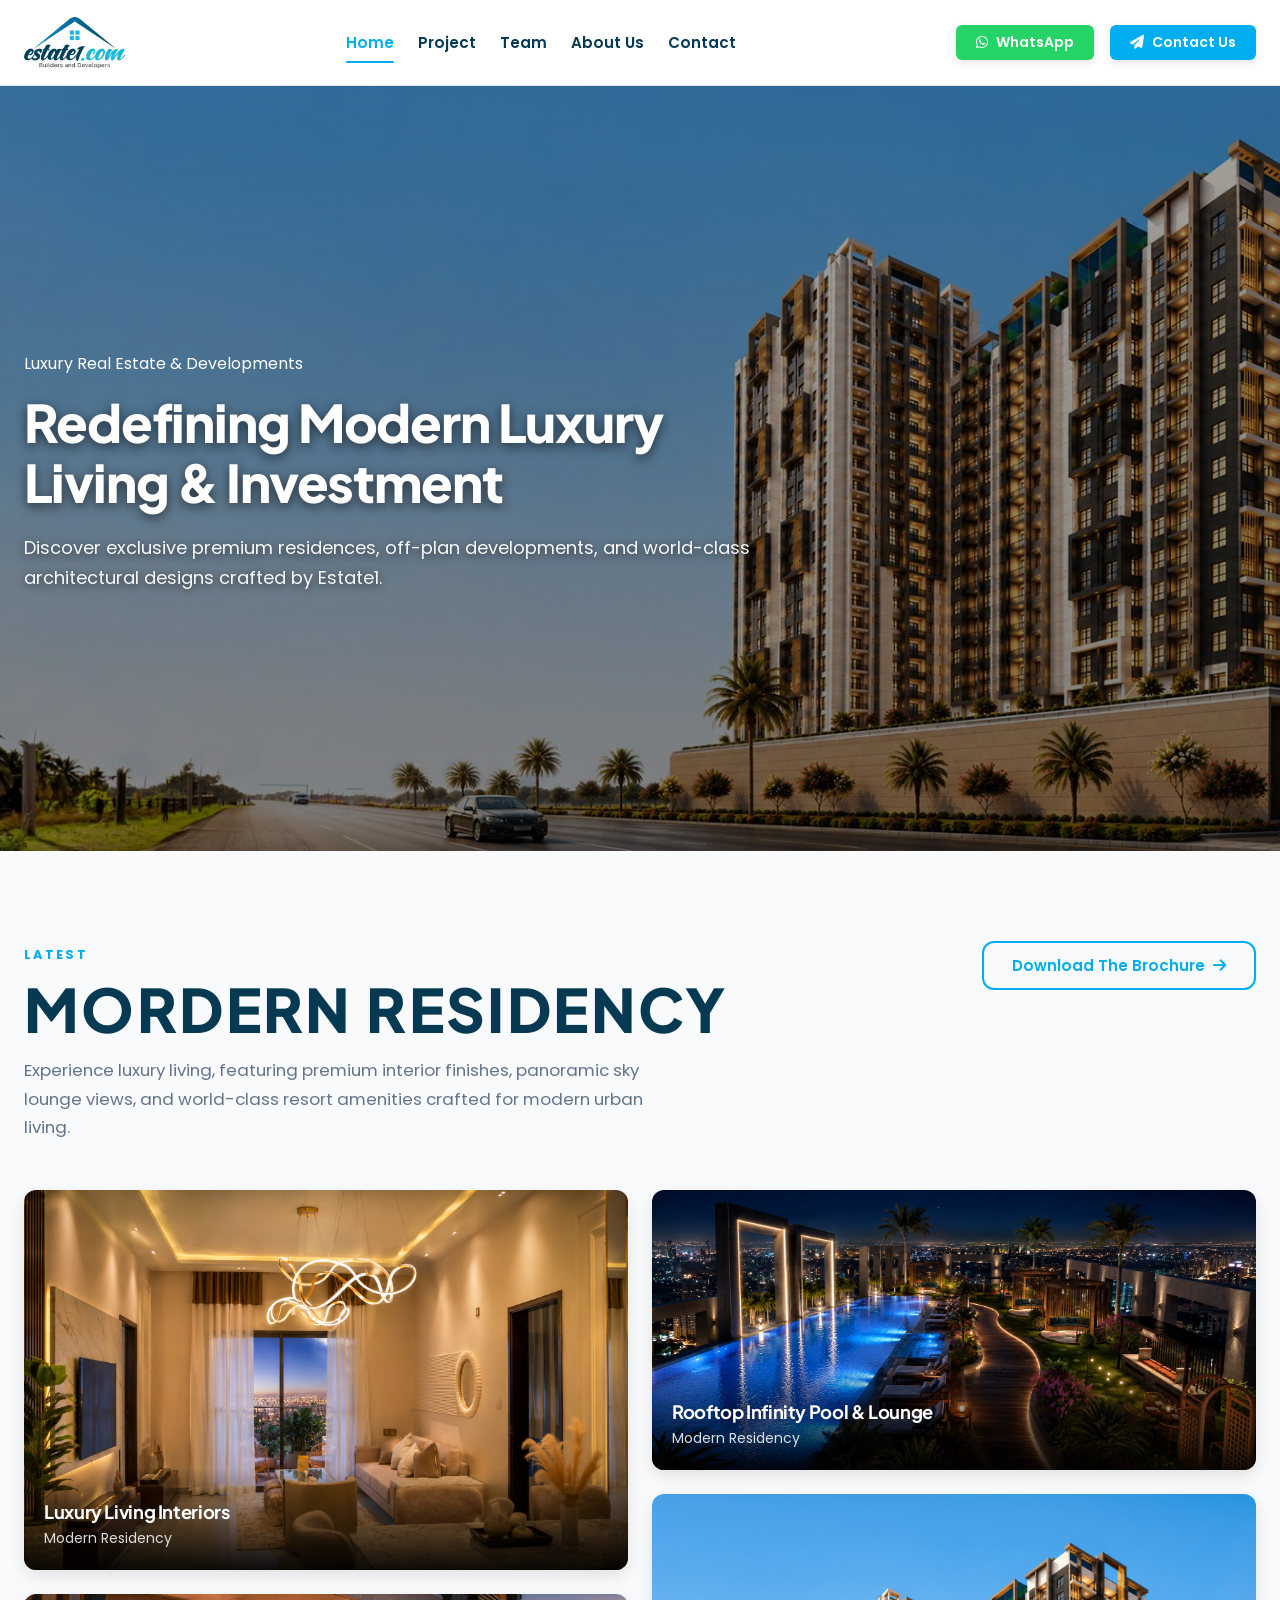
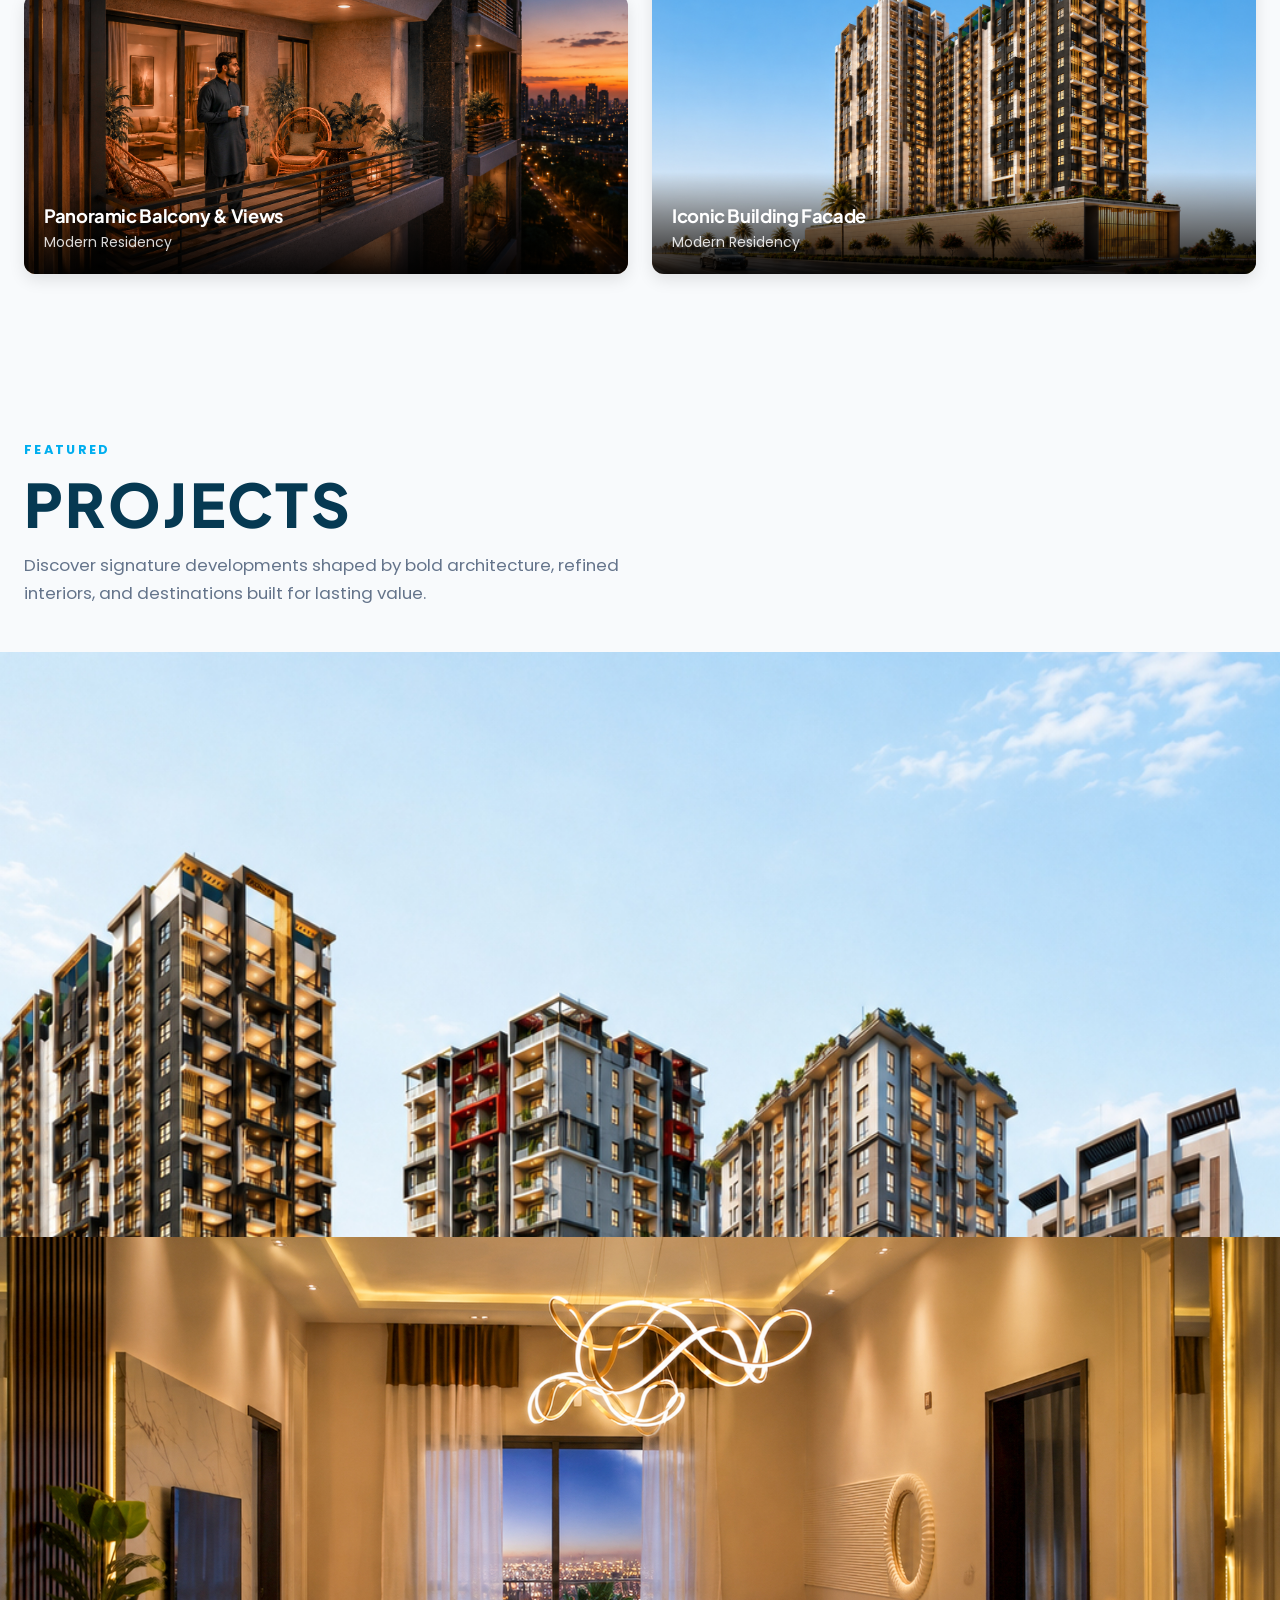
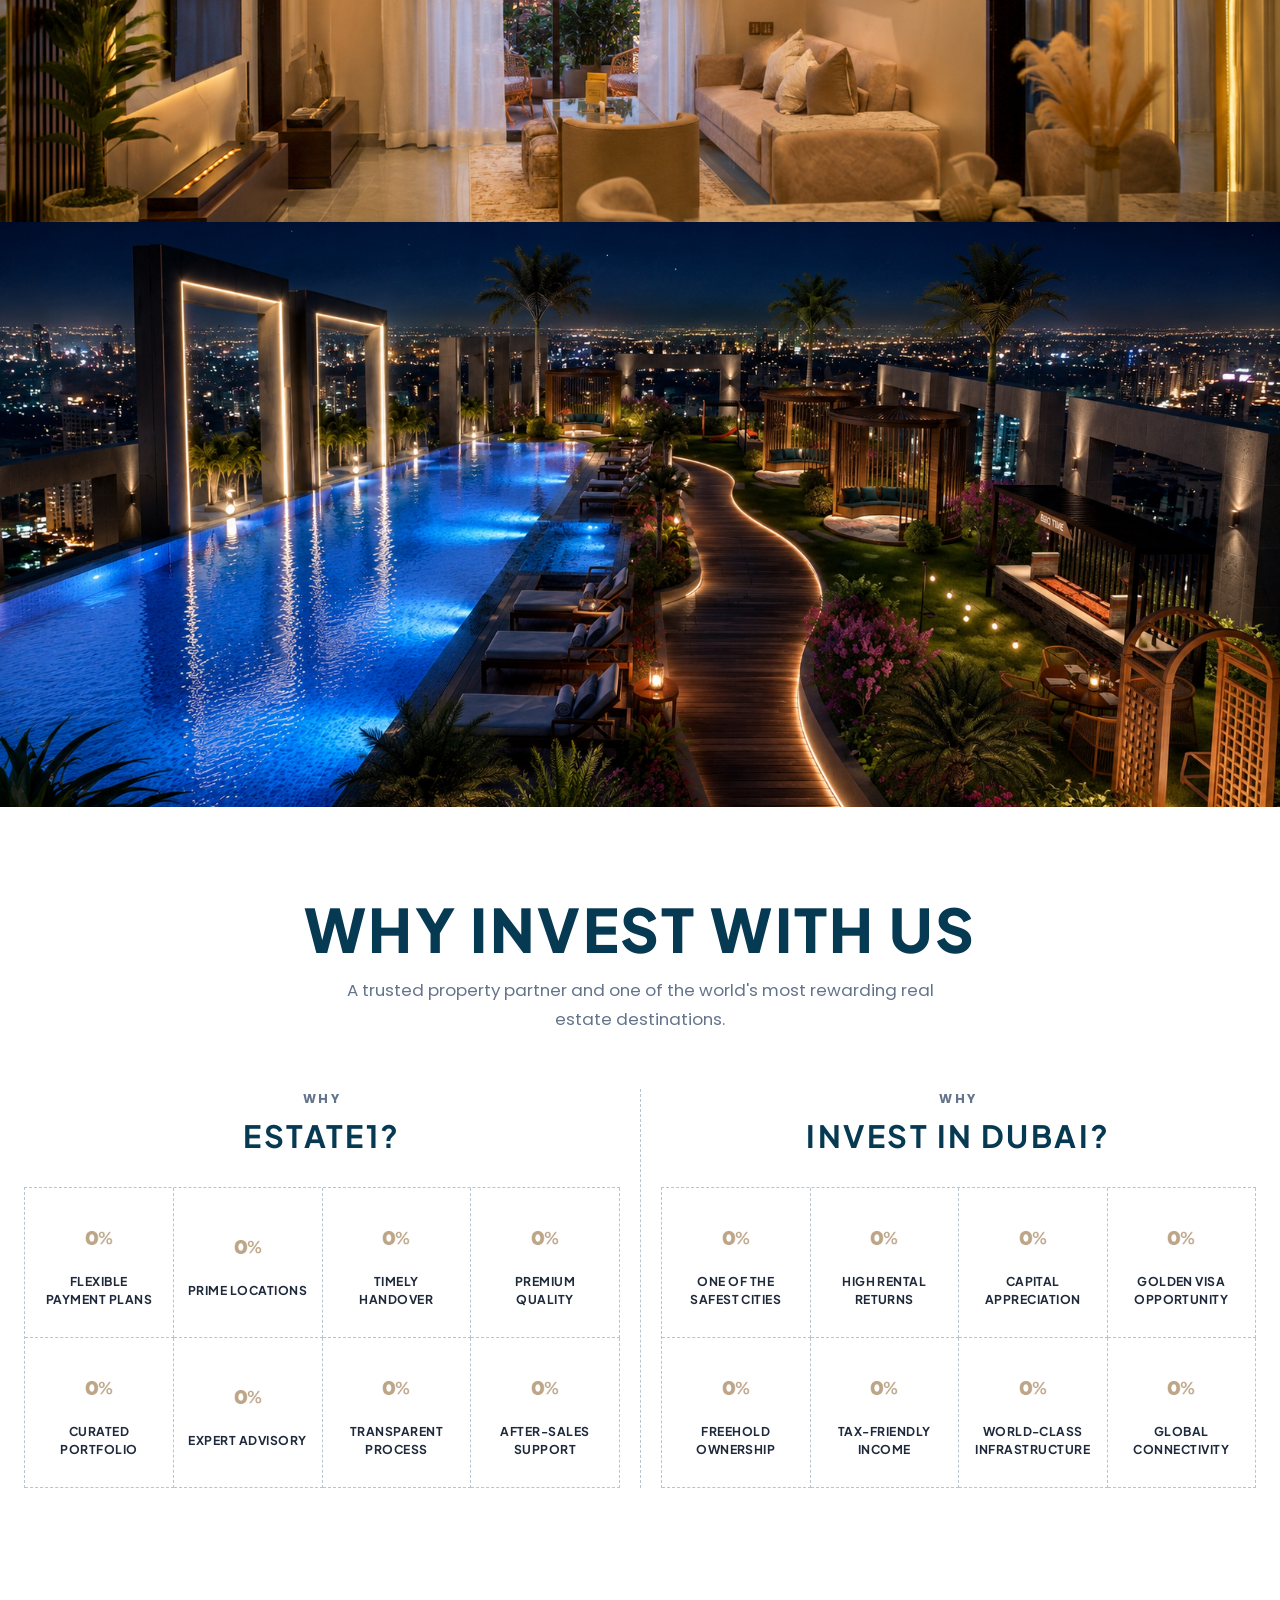
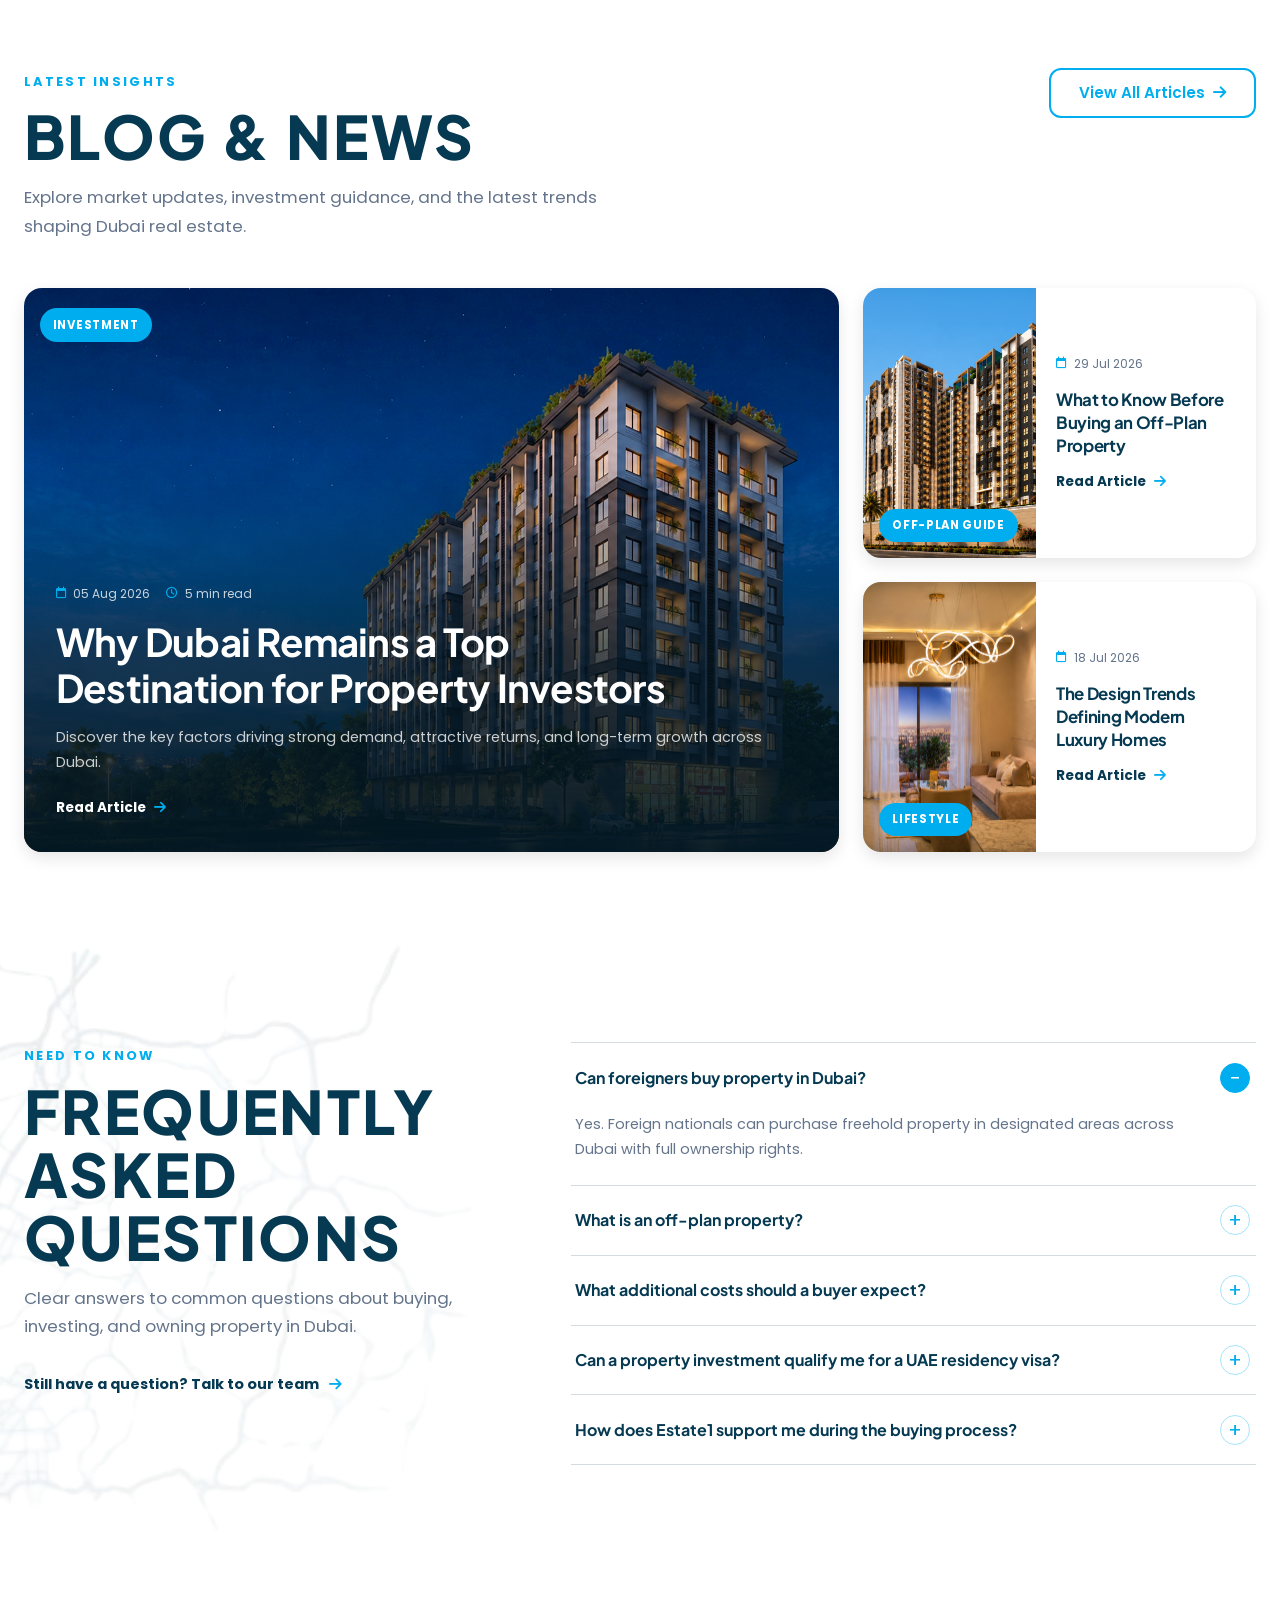
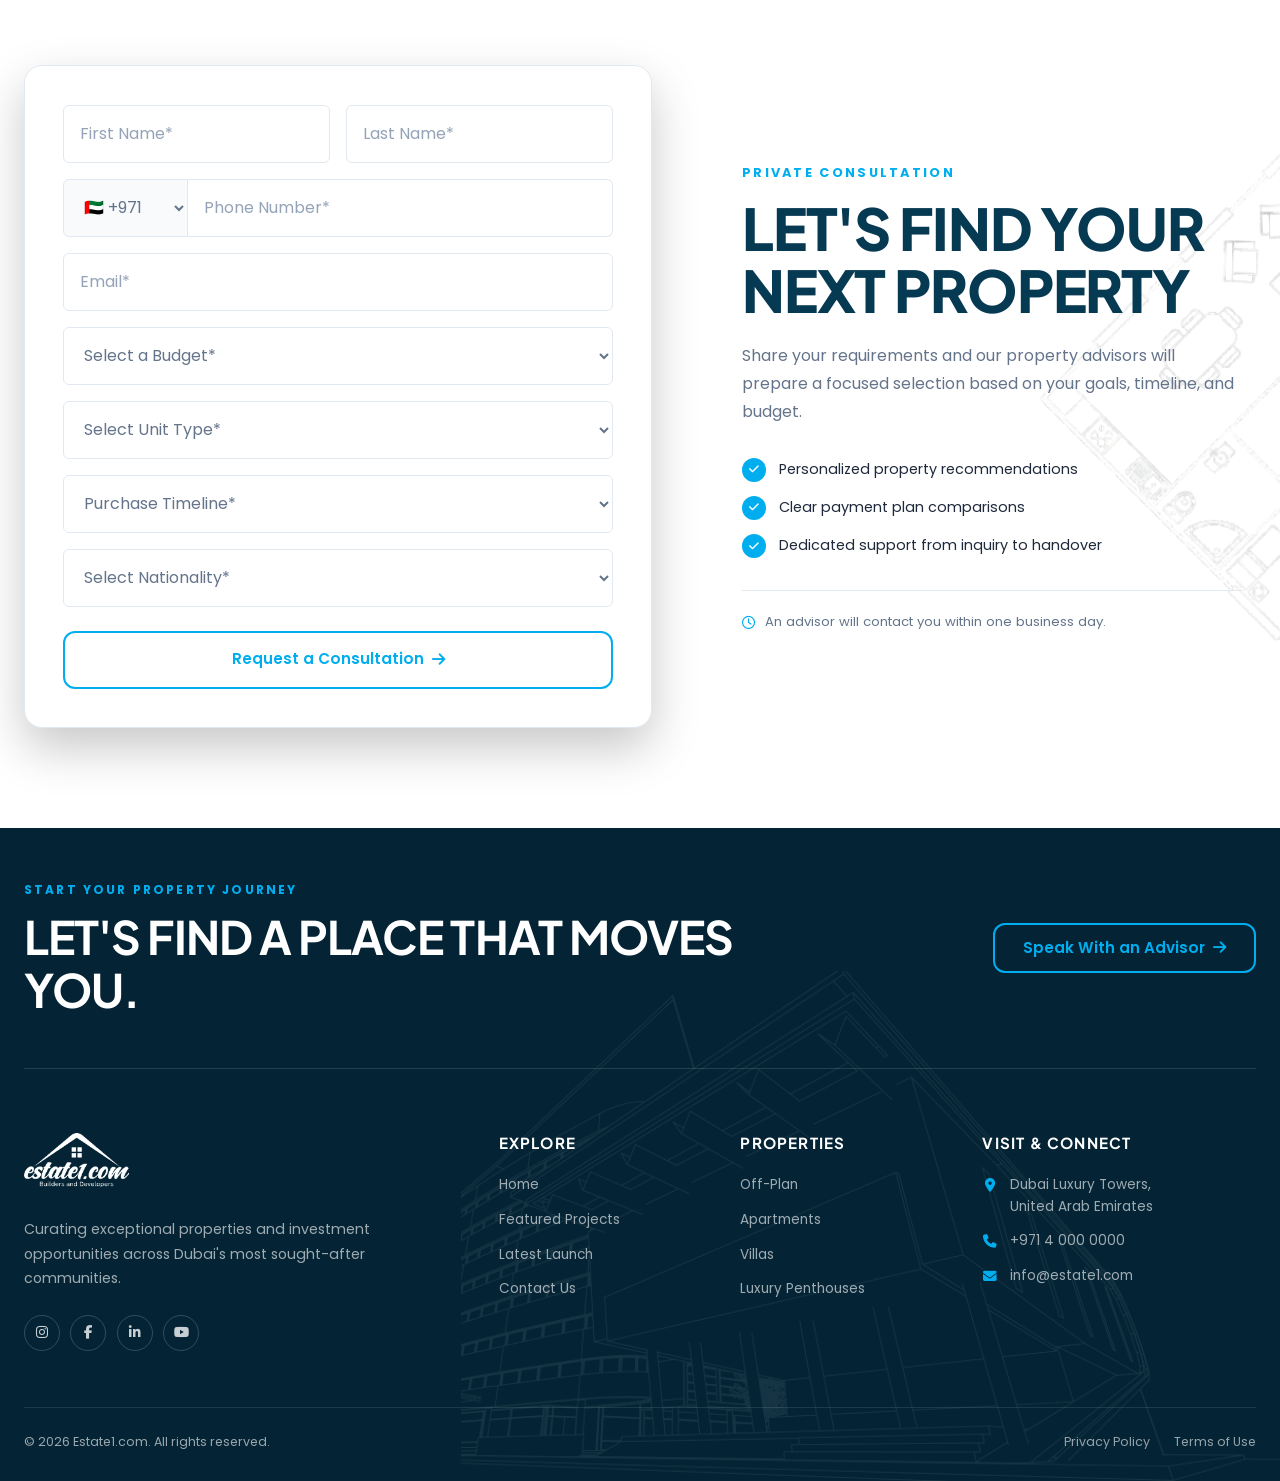
==== index.html @ 66729549 "Update navigation, masonry, favicon, and extract JS to script.js. Co-authored-by: Cursor <cursoragen" ====
<!DOCTYPE html>
<html lang="en">
<head>
  <meta charset="UTF-8">
  <meta name="viewport" content="width=device-width, initial-scale=1.0">
  <meta name="description" content="Estate1 - Premium Builders & Developers. Discover luxury off-plan properties, apartments, villas, and prime real estate investments.">
  <title>Estate1 | Luxury Real Estate & Builders</title>
  <link rel="icon" href="image/logo.webp" type="image/webp">
  
  <!-- Font Awesome Icons -->
  <link rel="stylesheet" href="https://cdnjs.cloudflare.com/ajax/libs/font-awesome/6.4.0/css/all.min.css">
  
  <!-- Global Design System -->
  <link rel="stylesheet" href="style.css">
</head>
<body>

  <!-- Navigation Backdrop Overlay -->
  <div class="nav-overlay" id="navOverlay"></div>

  <!-- ==========================================
       SITE HEADER / NAVIGATION BAR
       ========================================== -->
  <header class="site-header">
    <div class="container">
      <div class="header-inner">
        <!-- Logo -->
        <a href="index.html" class="logo-link">
          <img src="image/logo.webp" alt="Estate1 Logo" class="logo-img">
        </a>

        <!-- Off-Canvas Left Drawer & Desktop Navigation -->
        <nav class="nav-menu" id="navMenu">
          <!-- Mobile Drawer Top Header (Logo + Close Cross) -->
          <div class="mobile-drawer-header">
            <img src="image/logo.webp" alt="Estate1 Logo" class="logo-img">
            <button class="mobile-close" id="mobileClose" aria-label="Close Menu">
              <i class="fa-solid fa-xmark"></i>
            </button>
          </div>

          <!-- Navigation Links -->
          <div class="nav-links-wrapper">
            <a href="#home" class="nav-link active">Home</a>
            <a href="#projects" class="nav-link">Project</a>
            <a href="#team" class="nav-link">Team</a>
            <a href="#about" class="nav-link">About Us</a>
            <a href="#contact" class="nav-link">Contact</a>
          </div>

          <!-- Mobile Drawer Action Buttons (WhatsApp & Contact Us inside Mobile Navbar) -->
          <div class="mobile-drawer-actions">
            <a href="https://wa.me/923000000000" target="_blank" class="btn btn-whatsapp btn-sm">
              <i class="fa-brands fa-whatsapp"></i> WhatsApp
            </a>
            <a href="#contact" class="btn btn-primary btn-sm">
              <i class="fa-solid fa-paper-plane"></i> Contact Us
            </a>
          </div>
        </nav>

        <!-- Top Right Header Actions (Desktop Only) -->
        <div class="header-actions">
          <a href="https://wa.me/923000000000" target="_blank" class="btn btn-whatsapp btn-sm desktop-btn">
            <i class="fa-brands fa-whatsapp"></i> WhatsApp
          </a>
          <a href="#contact" class="btn btn-primary btn-sm desktop-btn">
            <i class="fa-solid fa-paper-plane"></i> Contact Us
          </a>
          <button class="mobile-toggle" id="mobileToggle" aria-label="Toggle Navigation">
            <i class="fa-solid fa-bars"></i>
          </button>
        </div>
      </div>
    </div>
  </header>

  <!-- ==========================================
       MAIN CONTENT CONTAINER
       ========================================== -->
  <main id="main-content">
    
    <!-- Hero Section -->
    <section id="home" class="hero-section">
      <div class="container">
        <div class="hero-content">
          <span class="badge-tag">Luxury Real Estate & Developments</span>
          <h1 class="hero-title">Redefining Modern Luxury Living & Investment</h1>
          <p class="hero-description">
            Discover exclusive premium residences, off-plan developments, and world-class architectural designs crafted by Estate1.
          </p>
        </div>
      </div>
    </section>

    <!-- Latest Launch Masonry Gallery Section -->
    <section id="latest-launch" class="latest-launch-section">
      <div class="container">
        <!-- Section Header (Left Aligned & Premium Layout) -->
        <div class="section-header text-left d-flex justify-between align-start flex-wrap gap-3" style="margin-bottom: 3rem;">
          <div style="max-width: 720px;">
            <span class="featured-section-label">Latest</span>
            <h2 class="featured-section-title">MORDERN RESIDENCY</h2>
            <p class="featured-section-desc">
              Experience luxury living, featuring premium interior finishes, panoramic sky lounge views, and world-class resort amenities crafted for modern urban living.
            </p>
          </div>
          <div>
            <a href="#contact" class="btn btn-outline-accent">
              Download The Brochure <i class="fa-solid fa-arrow-right"></i>
            </a>
          </div>
        </div>

        <!-- Balanced Masonry Grid Gallery -->
        <div class="masonry-grid-wrapper">
          
          <!-- Column 1 -->
          <div class="masonry-col">
            <div class="masonry-item masonry-h-380">
              <img src="image/livingroom.jpg" alt="Luxury Living Interior" class="masonry-img">
              <div class="masonry-overlay">
                <h4>Luxury Living Interiors</h4>
                <p>Modern Residency</p>
              </div>
            </div>
            <div class="masonry-item masonry-h-280">
              <img src="image/balconyview.jpg" alt="Balcony Panoramic View" class="masonry-img">
              <div class="masonry-overlay">
                <h4>Panoramic Balcony & Views</h4>
                <p>Modern Residency</p>
              </div>
            </div>
          </div>

          <!-- Column 2 -->
          <div class="masonry-col">
            <div class="masonry-item masonry-h-280">
              <img src="image/rooftopview.jpg" alt="Rooftop Infinity Pool" class="masonry-img">
              <div class="masonry-overlay">
                <h4>Rooftop Infinity Pool & Lounge</h4>
                <p>Modern Residency</p>
              </div>
            </div>
            <div class="masonry-item masonry-h-380">
              <img src="image/modernbanner.jpg" alt="Iconic Building Facade" class="masonry-img">
              <div class="masonry-overlay">
                <h4>Iconic Building Facade</h4>
                <p>Modern Residency</p>
              </div>
            </div>
          </div>

        </div>
      </div>
    </section>

    <!-- Full-Width Sticky Image Scroll Section -->
    <section id="projects" class="sticky-image-section" aria-label="Estate1 development highlights">
      <div class="sticky-section-header">
        <div class="container">
          <span class="featured-section-label">Featured</span>
          <h2 class="featured-section-title">PROJECTS</h2>
          <p class="featured-section-desc">
            Discover signature developments shaped by bold architecture, refined interiors, and destinations built for lasting value.
          </p>
        </div>
      </div>

      <div class="sticky-image-stack">
        <article class="sticky-image-slide">
          <div class="sticky-image-media">
            <img src="image/allprojectcombine.jpg" alt="Estate1 luxury property developments">
          </div>
        </article>

        <article class="sticky-image-slide">
          <div class="sticky-image-media">
            <img src="image/livingroom.jpg" alt="Premium modern living room interior">
          </div>
        </article>

        <article class="sticky-image-slide">
          <div class="sticky-image-media">
            <img src="image/rooftopview.jpg" alt="Luxury rooftop pool overlooking the city">
          </div>
        </article>
      </div>
    </section>

    <!-- Why Estate1 & Why Invest in Dubai -->
    <section class="investment-benefits-section" aria-labelledby="investmentBenefitsTitle">
      <div class="container">
        <div class="benefits-heading">
          <h2 id="investmentBenefitsTitle" class="featured-section-title">WHY INVEST WITH US</h2>
          <p class="featured-section-desc">
            A trusted property partner and one of the world's most rewarding real estate destinations.
          </p>
        </div>

        <div class="benefits-columns">
          <div class="benefits-column">
            <div class="benefits-column-heading">
              <span>Why</span>
              <h3>ESTATE1?</h3>
            </div>

            <div class="benefits-grid">
              <div class="benefit-item">
                <img src="image/interest.png" alt="" class="benefit-icon">
                <h4>Flexible Payment Plans</h4>
              </div>
              <div class="benefit-item">
                <img src="image/interest.png" alt="" class="benefit-icon">
                <h4>Prime Locations</h4>
              </div>
              <div class="benefit-item">
                <img src="image/interest.png" alt="" class="benefit-icon">
                <h4>Timely Handover</h4>
              </div>
              <div class="benefit-item">
                <img src="image/interest.png" alt="" class="benefit-icon">
                <h4>Premium Quality</h4>
              </div>
              <div class="benefit-item">
                <img src="image/interest.png" alt="" class="benefit-icon">
                <h4>Curated Portfolio</h4>
              </div>
              <div class="benefit-item">
                <img src="image/interest.png" alt="" class="benefit-icon">
                <h4>Expert Advisory</h4>
              </div>
              <div class="benefit-item">
                <img src="image/interest.png" alt="" class="benefit-icon">
                <h4>Transparent Process</h4>
              </div>
              <div class="benefit-item">
                <img src="image/interest.png" alt="" class="benefit-icon">
                <h4>After-Sales Support</h4>
              </div>
            </div>
          </div>

          <div class="benefits-column">
            <div class="benefits-column-heading">
              <span>Why</span>
              <h3>INVEST IN DUBAI?</h3>
            </div>

            <div class="benefits-grid">
              <div class="benefit-item">
                <img src="image/interest.png" alt="" class="benefit-icon">
                <h4>One of the Safest Cities</h4>
              </div>
              <div class="benefit-item">
                <img src="image/interest.png" alt="" class="benefit-icon">
                <h4>High Rental Returns</h4>
              </div>
              <div class="benefit-item">
                <img src="image/interest.png" alt="" class="benefit-icon">
                <h4>Capital Appreciation</h4>
              </div>
              <div class="benefit-item">
                <img src="image/interest.png" alt="" class="benefit-icon">
                <h4>Golden Visa Opportunity</h4>
              </div>
              <div class="benefit-item">
                <img src="image/interest.png" alt="" class="benefit-icon">
                <h4>Freehold Ownership</h4>
              </div>
              <div class="benefit-item">
                <img src="image/interest.png" alt="" class="benefit-icon">
                <h4>Tax-Friendly Income</h4>
              </div>
              <div class="benefit-item">
                <img src="image/interest.png" alt="" class="benefit-icon">
                <h4>World-Class Infrastructure</h4>
              </div>
              <div class="benefit-item">
                <img src="image/interest.png" alt="" class="benefit-icon">
                <h4>Global Connectivity</h4>
              </div>
            </div>
          </div>
        </div>
      </div>
    </section>

    <!-- Latest Real Estate Insights -->
    <section class="blog-section" aria-labelledby="blogSectionTitle">
      <div class="container">
        <div class="blog-section-header">
          <div>
            <span class="featured-section-label">Latest Insights</span>
            <h2 id="blogSectionTitle" class="featured-section-title">BLOG &amp; NEWS</h2>
            <p class="featured-section-desc">
              Explore market updates, investment guidance, and the latest trends shaping Dubai real estate.
            </p>
          </div>
          <a href="#" class="btn btn-outline-accent">
            View All Articles <i class="fa-solid fa-arrow-right"></i>
          </a>
        </div>

        <div class="blog-grid">
          <article class="blog-card">
            <a href="#" class="blog-card-image" aria-label="Read Dubai property investment guide">
              <img src="image/cityviewprojectbanner.jpg" alt="Modern Dubai skyline and residential towers" loading="lazy">
              <span class="blog-category">Investment</span>
            </a>
            <div class="blog-card-content">
              <div class="blog-meta">
                <span><i class="fa-regular fa-calendar"></i> 05 Aug 2026</span>
                <span><i class="fa-regular fa-clock"></i> 5 min read</span>
              </div>
              <h3><a href="#">Why Dubai Remains a Top Destination for Property Investors</a></h3>
              <p>Discover the key factors driving strong demand, attractive returns, and long-term growth across Dubai.</p>
              <a href="#" class="blog-read-more">Read Article <i class="fa-solid fa-arrow-right"></i></a>
            </div>
          </article>

          <article class="blog-card">
            <a href="#" class="blog-card-image" aria-label="Read off-plan property guide">
              <img src="image/modernbanner.jpg" alt="Contemporary luxury property development" loading="lazy">
              <span class="blog-category">Off-Plan Guide</span>
            </a>
            <div class="blog-card-content">
              <div class="blog-meta">
                <span><i class="fa-regular fa-calendar"></i> 29 Jul 2026</span>
                <span><i class="fa-regular fa-clock"></i> 4 min read</span>
              </div>
              <h3><a href="#">What to Know Before Buying an Off-Plan Property</a></h3>
              <p>A practical guide to payment plans, developer selection, location research, and expected returns.</p>
              <a href="#" class="blog-read-more">Read Article <i class="fa-solid fa-arrow-right"></i></a>
            </div>
          </article>

          <article class="blog-card">
            <a href="#" class="blog-card-image" aria-label="Read luxury lifestyle trends">
              <img src="image/livingroom.jpg" alt="Luxury modern living room interior" loading="lazy">
              <span class="blog-category">Lifestyle</span>
            </a>
            <div class="blog-card-content">
              <div class="blog-meta">
                <span><i class="fa-regular fa-calendar"></i> 18 Jul 2026</span>
                <span><i class="fa-regular fa-clock"></i> 6 min read</span>
              </div>
              <h3><a href="#">The Design Trends Defining Modern Luxury Homes</a></h3>
              <p>From intelligent spaces to refined materials, see what is shaping the next generation of luxury living.</p>
              <a href="#" class="blog-read-more">Read Article <i class="fa-solid fa-arrow-right"></i></a>
            </div>
          </article>
        </div>
      </div>
    </section>

    <!-- Frequently Asked Questions -->
    <section class="faq-section" aria-labelledby="faqSectionTitle">
      <div class="container">
        <div class="faq-layout">
          <div class="faq-intro">
            <span class="featured-section-label">Need to Know</span>
            <h2 id="faqSectionTitle" class="featured-section-title">FREQUENTLY ASKED QUESTIONS</h2>
            <p class="featured-section-desc">
              Clear answers to common questions about buying, investing, and owning property in Dubai.
            </p>
            <a href="#contact" class="faq-contact-link">
              Still have a question? Talk to our team
              <i class="fa-solid fa-arrow-right"></i>
            </a>
          </div>

          <div class="faq-list">
            <details class="faq-item" open>
              <summary>Can foreigners buy property in Dubai?</summary>
              <div class="faq-answer">
                <p>Yes. Foreign nationals can purchase freehold property in designated areas across Dubai with full ownership rights.</p>
              </div>
            </details>

            <details class="faq-item">
              <summary>What is an off-plan property?</summary>
              <div class="faq-answer">
                <p>An off-plan property is purchased before construction is completed, often with flexible payment plans and attractive launch pricing.</p>
              </div>
            </details>

            <details class="faq-item">
              <summary>What additional costs should a buyer expect?</summary>
              <div class="faq-answer">
                <p>Typical costs may include the Dubai Land Department fee, registration charges, agency fees, and applicable mortgage expenses.</p>
              </div>
            </details>

            <details class="faq-item">
              <summary>Can a property investment qualify me for a UAE residency visa?</summary>
              <div class="faq-answer">
                <p>Eligible property investments can qualify for residency options, subject to the current investment threshold and government requirements.</p>
              </div>
            </details>

            <details class="faq-item">
              <summary>How does Estate1 support me during the buying process?</summary>
              <div class="faq-answer">
                <p>Our team assists with project selection, market comparisons, documentation, negotiations, and after-sales support through every stage.</p>
              </div>
            </details>
          </div>
        </div>
      </div>
    </section>

    <!-- Contact & Property Inquiry -->
    <section id="contact" class="contact-section" aria-labelledby="contactSectionTitle">
      <div class="contact-blueprint" aria-hidden="true"></div>
      <div class="container">
        <div class="contact-layout">
          <div class="contact-form-card">
            <form class="contact-form" action="#" method="post">
              <div class="contact-form-row">
                <div class="contact-field">
                  <label for="firstName">First Name</label>
                  <input type="text" id="firstName" name="firstName" placeholder="First Name*" autocomplete="given-name" required>
                </div>
                <div class="contact-field">
                  <label for="lastName">Last Name</label>
                  <input type="text" id="lastName" name="lastName" placeholder="Last Name*" autocomplete="family-name" required>
                </div>
              </div>

              <div class="contact-field">
                <label for="phoneNumber">Phone Number</label>
                <div class="phone-field">
                  <select name="countryCode" aria-label="Country code">
                    <option value="+971">🇦🇪 +971</option>
                    <option value="+92">🇵🇰 +92</option>
                    <option value="+91">🇮🇳 +91</option>
                    <option value="+44">🇬🇧 +44</option>
                    <option value="+1">🇺🇸 +1</option>
                  </select>
                  <input type="tel" id="phoneNumber" name="phoneNumber" placeholder="Phone Number*" autocomplete="tel" required>
                </div>
              </div>

              <div class="contact-field">
                <label for="emailAddress">Email Address</label>
                <input type="email" id="emailAddress" name="emailAddress" placeholder="Email*" autocomplete="email" required>
              </div>

              <div class="contact-field">
                <label for="budget">Budget</label>
                <select id="budget" name="budget" required>
                  <option value="" selected disabled>Select a Budget*</option>
                  <option value="under-1m">Under AED 1 Million</option>
                  <option value="1m-2m">AED 1–2 Million</option>
                  <option value="2m-5m">AED 2–5 Million</option>
                  <option value="above-5m">Above AED 5 Million</option>
                </select>
              </div>

              <div class="contact-field">
                <label for="unitType">Unit Type</label>
                <select id="unitType" name="unitType" required>
                  <option value="" selected disabled>Select Unit Type*</option>
                  <option value="studio">Studio</option>
                  <option value="apartment">Apartment</option>
                  <option value="townhouse">Townhouse</option>
                  <option value="villa">Villa</option>
                  <option value="penthouse">Penthouse</option>
                </select>
              </div>

              <div class="contact-field">
                <label for="purchaseTimeline">Purchase Timeline</label>
                <select id="purchaseTimeline" name="purchaseTimeline" required>
                  <option value="" selected disabled>Purchase Timeline*</option>
                  <option value="immediately">Immediately</option>
                  <option value="1-3-months">Within 1–3 Months</option>
                  <option value="3-6-months">Within 3–6 Months</option>
                  <option value="exploring">Just Exploring</option>
                </select>
              </div>

              <div class="contact-field">
                <label for="nationality">Nationality</label>
                <select id="nationality" name="nationality" required>
                  <option value="" selected disabled>Select Nationality*</option>
                  <option value="uae">United Arab Emirates</option>
                  <option value="pakistan">Pakistan</option>
                  <option value="india">India</option>
                  <option value="uk">United Kingdom</option>
                  <option value="usa">United States</option>
                  <option value="other">Other</option>
                </select>
              </div>

              <button type="submit" class="btn btn-outline-accent contact-submit">
                Request a Consultation <i class="fa-solid fa-arrow-right"></i>
              </button>
            </form>
          </div>

          <div class="contact-content">
            <span class="contact-label">Private Consultation</span>
            <h2 id="contactSectionTitle">LET'S FIND YOUR NEXT PROPERTY</h2>
            <p>
              Share your requirements and our property advisors will prepare a focused selection based on your goals, timeline, and budget.
            </p>

            <div class="contact-points">
              <div class="contact-point">
                <i class="fa-solid fa-check"></i>
                <span>Personalized property recommendations</span>
              </div>
              <div class="contact-point">
                <i class="fa-solid fa-check"></i>
                <span>Clear payment plan comparisons</span>
              </div>
              <div class="contact-point">
                <i class="fa-solid fa-check"></i>
                <span>Dedicated support from inquiry to handover</span>
              </div>
            </div>

            <p class="contact-response-note">
              <i class="fa-regular fa-clock"></i>
              An advisor will contact you within one business day.
            </p>
          </div>
        </div>
      </div>
    </section>

  </main>

  <!-- ==========================================
       SITE FOOTER
       ========================================== -->
  <footer class="site-footer">
    <div class="container">
      <div class="footer-cta">
        <div>
          <span>Start Your Property Journey</span>
          <h2>LET'S FIND A PLACE THAT MOVES YOU.</h2>
        </div>
        <a href="#contact" class="btn btn-outline-accent">
          Speak With an Advisor <i class="fa-solid fa-arrow-right"></i>
        </a>
      </div>

      <div class="footer-main">
        <div class="footer-brand">
          <a href="#home" class="footer-logo-link" aria-label="Estate1 home">
            <img src="image/logo.webp" alt="Estate1 Logo" class="footer-logo">
          </a>
          <p>
            Curating exceptional properties and investment opportunities across Dubai's most sought-after communities.
          </p>
          <div class="footer-socials" aria-label="Social media links">
            <a href="#" aria-label="Instagram"><i class="fa-brands fa-instagram"></i></a>
            <a href="#" aria-label="Facebook"><i class="fa-brands fa-facebook-f"></i></a>
            <a href="#" aria-label="LinkedIn"><i class="fa-brands fa-linkedin-in"></i></a>
            <a href="#" aria-label="YouTube"><i class="fa-brands fa-youtube"></i></a>
          </div>
        </div>

        <div class="footer-column">
          <h3>Explore</h3>
          <ul>
            <li><a href="#home">Home</a></li>
            <li><a href="#projects">Featured Projects</a></li>
            <li><a href="#latest-launch">Latest Launch</a></li>
            <li><a href="#contact">Contact Us</a></li>
          </ul>
        </div>

        <div class="footer-column">
          <h3>Properties</h3>
          <ul>
            <li><a href="#projects">Off-Plan</a></li>
            <li><a href="#projects">Apartments</a></li>
            <li><a href="#projects">Villas</a></li>
            <li><a href="#projects">Luxury Penthouses</a></li>
          </ul>
        </div>

        <div class="footer-column footer-contact">
          <h3>Visit &amp; Connect</h3>
          <ul>
            <li>
              <i class="fa-solid fa-location-dot"></i>
              <span>Dubai Luxury Towers,<br>United Arab Emirates</span>
            </li>
            <li>
              <i class="fa-solid fa-phone"></i>
              <a href="tel:+97140000000">+971 4 000 0000</a>
            </li>
            <li>
              <i class="fa-solid fa-envelope"></i>
              <a href="mailto:info@estate1.com">info@estate1.com</a>
            </li>
          </ul>
        </div>
      </div>

      <div class="footer-bottom">
        <p>&copy; 2026 Estate1.com. All rights reserved.</p>
        <div class="footer-legal">
          <a href="#">Privacy Policy</a>
          <a href="#">Terms of Use</a>
        </div>
      </div>
    </div>
  </footer>

  <script src="script.js"></script>
</body>
</html>
---- style.css ----
/* ==========================================
   ESTATE1 - GLOBAL DESIGN SYSTEM & STYLESHEET
   Inspired by Danube Properties & Modern Luxury Real Estate
   ========================================== */

/* ------------------------------------------
   1. GOOGLE FONTS & ROOT VARIABLES
   ------------------------------------------ */
@import url('https://fonts.googleapis.com/css2?family=Plus+Jakarta+Sans:ital,wght@0,300;0,400;0,500;0,600;0,700;0,800;1,400&family=Poppins:ital,wght@0,300;0,400;0,500;0,600;0,700;1,400&display=swap');

:root {
  /* Brand Colors (Derived from Logo) */
  --primary: #063952;
  /* Deep Navy Blue */
  --primary-dark: #032435;
  /* Darker Navy */
  --primary-light: #0D5175;
  /* Light Navy */
  --accent: #00AEEF;
  /* Vibrant Cyan Blue */
  --accent-hover: #0093CB;
  /* Hover Cyan */
  --accent-light: #E6F7FF;
  /* Soft Cyan Tint */
  --accent-glow: rgba(0, 174, 239, 0.25);

  /* Neutral Colors */
  --text-dark: #0F172A;
  /* Headings & Dark Text */
  --text-main: #1E293B;
  /* Body Main Text */
  --text-muted: #64748B;
  /* Secondary & Subtitles */
  --text-white: #FFFFFF;

  /* Backgrounds */
  --bg-light: #F8FAFC;
  /* Soft Off-White */
  --bg-surface: #FFFFFF;
  /* Pure White Card/Container */
  --bg-dark: #042435;
  /* Footer / Dark Section BG */

  /* Borders & Dividers */
  --border-color: #E2E8F0;
  --border-dark: #1E3A8A;

  /* Box Shadows (Pure Black) */
  --shadow-sm: 0 2px 4px rgba(0, 0, 0, 0.06);
  --shadow-md: 0 6px 16px rgba(0, 0, 0, 0.10);
  --shadow-lg: 0 12px 32px rgba(0, 0, 0, 0.15);
  --shadow-xl: 0 20px 48px rgba(0, 0, 0, 0.22);
  --shadow-hover: 0 16px 40px rgba(0, 0, 0, 0.25);

  /* Fonts & Weights */
  --font-heading: 'Plus Jakarta Sans', sans-serif;
  --font-body: 'Poppins', sans-serif;

  /* Border Radii */
  --radius-sm: 6px;
  --radius-md: 12px;
  --radius-lg: 18px;
  --radius-full: 9999px;

  /* Transitions */
  --transition-fast: all 0.2s cubic-bezier(0.4, 0, 0.2, 1);
  --transition-normal: all 0.3s cubic-bezier(0.4, 0, 0.2, 1);
  --transition-slow: all 0.5s cubic-bezier(0.4, 0, 0.2, 1);
}

/* ------------------------------------------
   2. GLOBAL RESET & BASE STYLES
   ------------------------------------------ */
*,
*::before,
*::after {
  box-sizing: border-box;
  margin: 0;
  padding: 0;
}

html {
  font-size: 16px;
  scroll-behavior: smooth;
  -webkit-text-size-adjust: 100%;
}

body {
  font-family: var(--font-body);
  font-size: 1rem;
  line-height: 1.65;
  color: var(--text-main);
  background-color: var(--bg-surface);
  overflow-x: hidden;
  -webkit-font-smoothing: antialiased;
  -moz-osx-font-smoothing: grayscale;
}

img,
video {
  max-width: 100%;
  height: auto;
  display: block;
}

a {
  color: inherit;
  text-decoration: none;
  transition: var(--transition-fast);
}

button,
input,
select,
textarea {
  font-family: var(--font-body);
  font-size: inherit;
  outline: none;
  border: none;
}

ul,
ol {
  list-style: none;
}

/* ------------------------------------------
   3. UNIFIED TYPOGRAPHY SYSTEM
   (Strictly standardized across all pages)
   ------------------------------------------ */
h1,
h2,
h3,
h4,
h5,
h6 {
  font-family: var(--font-heading);
  color: var(--text-dark);
  font-weight: 700;
  line-height: 1.25;
  letter-spacing: -0.02em;
  margin-bottom: 0.75rem;
}

h1 {
  font-size: 2.75rem;
  /* 44px */
  font-weight: 800;
  line-height: 1.15;
}

h2 {
  font-size: 2.25rem;
  /* 36px */
  font-weight: 700;
}

h3 {
  font-size: 1.5rem;
  /* 24px */
  font-weight: 700;
}

h4 {
  font-size: 1.25rem;
  /* 20px */
  font-weight: 600;
}

h5 {
  font-size: 1.125rem;
  /* 18px */
  font-weight: 600;
}

h6 {
  font-size: 1rem;
  /* 16px */
  font-weight: 600;
}

p {
  font-size: 1rem;
  /* 16px */
  line-height: 1.65;
  color: var(--text-muted);
  font-weight: 400;
  margin-bottom: 1rem;
}

p.lead {
  font-size: 1.125rem;
  /* 18px */
  line-height: 1.7;
}

p.small {
  font-size: 0.875rem;
  /* 14px */
  line-height: 1.5;
}

.highlight-accent {
  color: var(--accent);
}

.highlight-primary {
  color: var(--primary);
}

/* ------------------------------------------
   4. LAYOUT CONTAINERS & GRID UTILITIES
   ------------------------------------------ */
.container {
  width: 100%;
  max-width: 1280px;
  margin-left: auto;
  margin-right: auto;
  padding-left: 1.5rem;
  /* 24px */
  padding-right: 1.5rem;
}

.container-fluid {
  width: 100%;
  padding-left: 1.5rem;
  padding-right: 1.5rem;
}

.section-padding {
  padding-top: 5rem;
  /* 80px */
  padding-bottom: 5rem;
}

.section-padding-sm {
  padding-top: 3rem;
  /* 48px */
  padding-bottom: 3rem;
}

/* Section Titles Standard Component */
.section-header {
  margin-bottom: 3rem;
  text-align: center;
}

.section-header.text-left {
  text-align: left;
}

.section-title {
  font-size: 2.25rem;
  color: var(--primary);
  margin-bottom: 1rem;
}

.section-subtitle {
  max-width: 680px;
  margin-left: auto;
  margin-right: auto;
  font-size: 1.05rem;
  color: var(--text-muted);
}

.section-header.text-left .section-subtitle {
  margin-left: 0;
}

/* Flex & Grid Helpers */
.d-flex {
  display: flex;
}

.flex-column {
  flex-direction: column;
}

.align-center {
  align-items: center;
}

.align-start {
  align-items: flex-start;
}

.justify-center {
  justify-content: center;
}

.justify-between {
  justify-content: space-between;
}

.flex-wrap {
  flex-wrap: wrap;
}

.gap-1 {
  gap: 0.5rem;
}

.gap-2 {
  gap: 1rem;
}

.gap-3 {
  gap: 1.5rem;
}

.gap-4 {
  gap: 2rem;
}

.grid {
  display: grid;
  gap: 1.5rem;
}

.grid-cols-2 {
  grid-template-columns: repeat(2, 1fr);
}

.grid-cols-3 {
  grid-template-columns: repeat(3, 1fr);
}

.grid-cols-4 {
  grid-template-columns: repeat(4, 1fr);
}

/* ------------------------------------------
   5. BUTTONS & UI INTERACTIVE ELEMENTS
   ------------------------------------------ */
.btn {
  display: inline-flex;
  align-items: center;
  justify-content: center;
  gap: 0.5rem;
  padding: 0.85rem 1.75rem;
  font-size: 0.95rem;
  font-weight: 600;
  border-radius: var(--radius-md);
  cursor: pointer;
  transition: var(--transition-normal);
  line-height: 1.2;
  text-align: center;
  white-space: nowrap;
}

.btn-primary {
  background-color: var(--accent);
  color: var(--text-white);
  box-shadow: 0 4px 14px var(--accent-glow);
}

.btn-primary:hover {
  background-color: var(--accent-hover);
  transform: translateY(-2px);
  box-shadow: var(--shadow-hover);
}

.btn-whatsapp {
  background-color: #25D366;
  color: var(--text-white);
  box-shadow: 0 4px 14px rgba(37, 211, 102, 0.3);
}

.btn-whatsapp:hover {
  background-color: #20ba5a;
  color: var(--text-white);
  transform: translateY(-2px);
  box-shadow: 0 6px 20px rgba(37, 211, 102, 0.4);
}

.btn-secondary {
  background-color: var(--primary);
  color: var(--text-white);
  box-shadow: var(--shadow-md);
}

.btn-secondary:hover {
  background-color: var(--primary-light);
  transform: translateY(-2px);
  box-shadow: var(--shadow-lg);
}

.btn-outline {
  position: relative;
  background-color: transparent;
  color: var(--primary);
  border: 2px solid var(--primary);
  z-index: 1;
  overflow: hidden;
  transition: color 0.4s cubic-bezier(0.4, 0, 0.2, 1), transform 0.3s ease;
}

.btn-outline::before {
  content: '';
  position: absolute;
  top: 0;
  left: 0;
  width: 0%;
  height: 100%;
  background-color: var(--primary);
  z-index: -1;
  transition: width 0.4s cubic-bezier(0.4, 0, 0.2, 1);
}

.btn-outline:hover {
  color: var(--text-white);
  transform: translateY(-2px);
}

.btn-outline:hover::before {
  width: 100%;
}

.btn-outline-accent {
  position: relative;
  background-color: transparent;
  color: var(--accent);
  border: 2px solid var(--accent);
  z-index: 1;
  overflow: hidden;
  transition: color 0.4s cubic-bezier(0.4, 0, 0.2, 1), transform 0.3s ease;
}

.btn-outline-accent::before {
  content: '';
  position: absolute;
  top: 0;
  left: 0;
  width: 0%;
  height: 100%;
  background-color: var(--accent);
  z-index: -1;
  transition: width 0.4s cubic-bezier(0.4, 0, 0.2, 1);
}

.btn-outline-accent:hover {
  color: var(--text-white);
  transform: translateY(-2px);
}

.btn-outline-accent:hover::before {
  width: 100%;
}

.btn-sm {
  padding: 0.6rem 1.25rem;
  font-size: 0.875rem;
  border-radius: var(--radius-sm);
}

.btn-lg {
  padding: 1.1rem 2.25rem;
  font-size: 1.05rem;
  border-radius: var(--radius-md);
}

/* ------------------------------------------
   6. HEADER & NAVIGATION STYLES
   ------------------------------------------ */
.site-header {
  position: sticky;
  top: 0;
  left: 0;
  width: 100%;
  z-index: 1000;
  background-color: rgba(255, 255, 255, 0.95);
  backdrop-filter: blur(10px);
  -webkit-backdrop-filter: blur(10px);
  border-bottom: 1px solid var(--border-color);
  transition: var(--transition-normal);
}

.site-header .header-inner {
  display: flex;
  align-items: center;
  justify-content: space-between;
  height: 85px;
}

.logo-link {
  display: flex;
  align-items: center;
  gap: 0.5rem;
}

.logo-img {
  height: 52px;
  width: auto;
  object-fit: contain;
}

.nav-menu {
  display: flex;
  align-items: center;
  gap: 2.25rem;
}

.nav-links-wrapper {
  display: flex;
  align-items: center;
  gap: 2.25rem;
}

.nav-link {
  font-size: 0.95rem;
  font-weight: 600;
  color: var(--primary);
  position: relative;
  padding: 0.5rem 0;
}

.nav-link::after {
  content: '';
  position: absolute;
  bottom: 0;
  left: 0;
  width: 0;
  height: 2.5px;
  background-color: var(--accent);
  transition: var(--transition-fast);
  border-radius: 2px;
}

.nav-link:hover,
.nav-link.active {
  color: var(--accent);
}

.nav-link:hover::after,
.nav-link.active::after {
  width: 100%;
}

.mobile-drawer-header,
.mobile-drawer-actions {
  display: none;
}

.header-actions {
  display: flex;
  align-items: center;
  gap: 1rem;
}

/* Keep header button shadows subtle and neutral */
.site-header .btn-primary,
.site-header .btn-whatsapp {
  box-shadow: 0 3px 10px rgba(0, 0, 0, 0.10);
}

.site-header .btn-primary:hover,
.site-header .btn-whatsapp:hover {
  box-shadow: 0 6px 16px rgba(0, 0, 0, 0.16);
}

/* Mobile Toggle */
.mobile-toggle {
  display: none;
  background: transparent;
  font-size: 1.5rem;
  color: var(--primary);
  cursor: pointer;
  padding: 0.5rem;
}

/* Nav Overlay Backdrop */
.nav-overlay {
  position: fixed;
  top: 0;
  left: 0;
  width: 100vw;
  height: 100vh;
  background-color: rgba(0, 0, 0, 0.5);
  z-index: 990;
  opacity: 0;
  visibility: hidden;
  transition: opacity 0.3s ease, visibility 0.3s ease;
}

.nav-overlay.active {
  opacity: 1;
  visibility: visible;
}

/* ------------------------------------------
   HERO SECTION STYLES
   ------------------------------------------ */
.hero-section {
  position: relative;
  min-height: 85vh;
  display: flex;
  align-items: center;
  background: linear-gradient(rgba(0, 0, 0, 0.35), rgba(0, 0, 0, 0.50)), url('image/home-hero-banner.png') center/cover no-repeat;
  color: var(--text-white);
  padding: 130px 0 90px;
}

.hero-content {
  max-width: 760px;
  margin-left: 0;
  text-align: left;
}

.hero-title {
  color: var(--text-white);
  font-size: 3.25rem;
  font-weight: 800;
  line-height: 1.15;
  margin-top: 1rem;
  margin-bottom: 1.25rem;
  font-family: var(--font-heading);
  text-shadow: 0 3px 12px rgba(0, 0, 0, 0.6);
}

.hero-description {
  color: rgba(255, 255, 255, 0.95);
  font-size: 1.125rem;
  line-height: 1.7;
  margin-bottom: 2rem;
  font-family: var(--font-body);
  text-shadow: 0 2px 8px rgba(0, 0, 0, 0.6);
}

.hero-actions {
  display: flex;
  align-items: center;
  justify-content: center;
  gap: 1.25rem;
  flex-wrap: wrap;
}

/* Quick Stats Bar */
.hero-stats {
  display: grid;
  grid-template-columns: repeat(3, 1fr);
  gap: 1.5rem;
  margin-top: 3.5rem;
  padding: 1.75rem 2rem;
  background: rgba(255, 255, 255, 0.1);
  backdrop-filter: blur(12px);
  -webkit-backdrop-filter: blur(12px);
  border: 1px solid rgba(255, 255, 255, 0.2);
  border-radius: var(--radius-lg);
}

.stat-item h3 {
  color: var(--accent);
  font-size: 2.1rem;
  font-weight: 800;
  margin-bottom: 0.25rem;
  font-family: var(--font-heading);
}

.stat-item p {
  color: rgba(255, 255, 255, 0.85);
  font-size: 0.9rem;
  margin-bottom: 0;
  font-family: var(--font-body);
}

/* ------------------------------------------
   MASONRY GALLERY SECTION
   ------------------------------------------ */
/* ------------------------------------------
   BALANCED MASONRY GALLERY SECTION
   ------------------------------------------ */
.latest-launch-section {
  background-color: var(--bg-light);
  padding: 90px 0;
}

.masonry-grid-wrapper {
  display: flex;
  gap: 1.5rem;
}

.masonry-col {
  flex: 1;
  display: flex;
  flex-direction: column;
  gap: 1.5rem;
}

.masonry-item {
  position: relative;
  border-radius: var(--radius-md);
  overflow: hidden;
  box-shadow: var(--shadow-md);
  background-color: var(--bg-surface);
  transition: var(--transition-normal);
  width: 100%;
}

.masonry-item:hover {
  transform: translateY(-6px);
  box-shadow: var(--shadow-xl);
}

/* Precise Heights for Staggered Alignment */
.masonry-h-380 {
  height: 380px;
}

.masonry-h-280 {
  height: 280px;
}

.masonry-img {
  width: 100%;
  height: 100%;
  display: block;
  object-fit: cover;
  transition: transform 0.6s cubic-bezier(0.4, 0, 0.2, 1);
}

.masonry-item:hover .masonry-img {
  transform: scale(1.06);
}

.masonry-overlay {
  position: absolute;
  bottom: 0;
  left: 0;
  width: 100%;
  padding: 2rem 1.25rem 1.25rem;
  background: linear-gradient(to top, rgba(0, 0, 0, 0.90) 0%, rgba(0, 0, 0, 0.40) 60%, transparent 100%);
  color: var(--text-white);
  display: flex;
  flex-direction: column;
  justify-content: flex-end;
  transition: var(--transition-normal);
}

.masonry-overlay h4 {
  color: var(--text-white);
  font-size: 1.15rem;
  font-weight: 700;
  margin-bottom: 0.25rem;
  font-family: var(--font-heading);
}

.masonry-overlay p {
  color: rgba(255, 255, 255, 0.85);
  font-size: 0.875rem;
  margin-bottom: 0;
  font-family: var(--font-body);
}

@media (max-width: 992px) {
  .masonry-grid-wrapper {
    flex-direction: column;
  }

  .masonry-h-380,
  .masonry-h-280 {
    height: 300px;
  }
}

/* ------------------------------------------
   FULL-WIDTH STICKY IMAGE SCROLL SECTION
   ------------------------------------------ */
.sticky-image-section {
  position: relative;
  width: 100%;
  background-color: var(--bg-light);
}

.sticky-section-header {
  position: relative;
  z-index: 5;
  padding: 4.5rem 0 2.75rem;
  background-color: var(--bg-light);
}

.featured-section-label {
  display: inline-block;
  margin-bottom: 0.75rem;
  color: var(--accent);
  font-size: 0.8rem;
  font-weight: 700;
  letter-spacing: 0.18em;
  text-transform: uppercase;
}

.featured-section-title {
  margin-bottom: 1rem;
  color: var(--primary);
  font-size: clamp(2.4rem, 5vw, 3.75rem);
  font-weight: 800;
  letter-spacing: 0.04em;
  line-height: 1.05;
}

.featured-section-desc {
  max-width: 620px;
  margin-bottom: 0;
  color: var(--text-muted);
  font-size: 1.05rem;
  line-height: 1.7;
}

.sticky-image-stack {
  position: relative;
}

.sticky-image-slide {
  position: sticky;
  top: 85px;
  height: 65vh;
  height: 65svh;
  overflow: hidden;
}

/* Each following slide rises directly over the pinned image */
.sticky-image-slide + .sticky-image-slide {
  margin-top: 0;
}

.sticky-image-slide:nth-child(1) {
  z-index: 1;
}

.sticky-image-slide:nth-child(2) {
  z-index: 2;
}

.sticky-image-slide:nth-child(3) {
  z-index: 3;
}

.sticky-image-media {
  position: absolute;
  inset: 0;
}

.sticky-image-media img {
  width: 100%;
  height: 100%;
  object-fit: cover;
  object-position: center;
}

@media (max-width: 768px) {
  .sticky-section-header {
    padding: 3.25rem 0 2rem;
  }

  .featured-section-title {
    font-size: clamp(2rem, 9vw, 2.6rem);
  }

  .featured-section-desc {
    font-size: 0.98rem;
  }

  .sticky-image-slide {
    top: 70px;
    height: 55vh;
    height: 55svh;
  }

  .sticky-image-slide + .sticky-image-slide {
    margin-top: 0;
  }
}

/* ------------------------------------------
   ESTATE1 & DUBAI INVESTMENT BENEFITS
   ------------------------------------------ */
.investment-benefits-section {
  padding: 90px 0;
  background-color: var(--bg-surface);
}

.investment-benefits-section > .container {
  max-width: 1500px;
}

.benefits-heading {
  max-width: 760px;
  margin: 0 auto 3.5rem;
  text-align: center;
}

.benefits-heading .featured-section-desc {
  margin-right: auto;
  margin-left: auto;
}

.benefits-columns {
  display: grid;
  grid-template-columns: repeat(2, minmax(0, 1fr));
}

.benefits-column {
  min-width: 0;
  padding-right: 1.25rem;
}

.benefits-column + .benefits-column {
  padding-right: 0;
  padding-left: 1.25rem;
  border-left: 1px dashed #B8C5CF;
}

.benefits-column-heading {
  margin-bottom: 2rem;
  text-align: center;
}

.benefits-column-heading span {
  display: block;
  margin-bottom: 0.45rem;
  color: var(--text-muted);
  font-size: 0.78rem;
  font-weight: 700;
  letter-spacing: 0.2em;
  text-transform: uppercase;
}

.benefits-column-heading h3 {
  margin-bottom: 0;
  color: var(--primary);
  font-size: clamp(1.5rem, 2.4vw, 2.15rem);
  font-weight: 700;
  letter-spacing: 0.08em;
}

.benefits-grid {
  display: grid;
  grid-template-columns: repeat(4, minmax(0, 1fr));
  border-top: 1px dashed #B8C5CF;
  border-left: 1px dashed #B8C5CF;
}

.benefit-item {
  min-height: 150px;
  display: flex;
  flex-direction: column;
  align-items: center;
  justify-content: center;
  gap: 0.9rem;
  padding: 1.25rem 0.75rem;
  text-align: center;
  border-right: 1px dashed #B8C5CF;
  border-bottom: 1px dashed #B8C5CF;
  transition: var(--transition-normal);
}

.benefit-icon {
  width: 42px;
  height: 42px;
  object-fit: contain;
  transition: var(--transition-normal);
}

.benefit-item h4 {
  max-width: 120px;
  margin-bottom: 0;
  color: var(--text-main);
  font-size: 0.76rem;
  font-weight: 700;
  line-height: 1.45;
  letter-spacing: 0.04em;
  text-transform: uppercase;
}

.benefit-item:hover {
  background-color: var(--accent-light);
}

.benefit-item:hover .benefit-icon {
  transform: translateY(-3px);
}

@media (max-width: 1024px) {
  .benefits-columns {
    grid-template-columns: 1fr;
    gap: 3.5rem;
  }

  .benefits-column,
  .benefits-column + .benefits-column {
    padding-right: 0;
    padding-left: 0;
  }

  .benefits-column + .benefits-column {
    padding-top: 3.5rem;
    border-top: 1px dashed #B8C5CF;
    border-left: 0;
  }
}

@media (max-width: 600px) {
  .investment-benefits-section {
    padding: 65px 0;
  }

  .benefits-heading {
    margin-bottom: 2.75rem;
  }

  .benefits-grid {
    grid-template-columns: repeat(2, minmax(0, 1fr));
  }

  .benefit-item {
    min-height: 135px;
  }
}

/* ------------------------------------------
   BLOG & NEWS SECTION
   ------------------------------------------ */
.blog-section {
  padding: 90px 0;
}

.blog-section-header {
  display: flex;
  align-items: flex-start;
  justify-content: space-between;
  gap: 2rem;
  margin-bottom: 3rem;
}

.blog-section-header > div {
  max-width: 680px;
}

.blog-grid {
  display: grid;
  grid-template-columns: minmax(0, 1.35fr) minmax(340px, 0.65fr);
  grid-template-rows: repeat(2, 270px);
  gap: 1.5rem;
}

.blog-card {
  overflow: hidden;
  background-color: var(--bg-surface);
  border-radius: var(--radius-lg);
  box-shadow: var(--shadow-md);
  transition: var(--transition-normal);
}

.blog-card:hover {
  transform: translateY(-4px);
  box-shadow: var(--shadow-lg);
}

.blog-card:first-child {
  position: relative;
  grid-row: 1 / span 2;
  display: grid;
}

.blog-card:not(:first-child) {
  display: grid;
  grid-template-columns: 44% 56%;
}

.blog-card-image {
  position: relative;
  height: 100%;
  display: block;
  overflow: hidden;
}

.blog-card-image img {
  width: 100%;
  height: 100%;
  object-fit: cover;
  transition: transform 0.6s cubic-bezier(0.4, 0, 0.2, 1);
}

.blog-card:hover .blog-card-image img {
  transform: scale(1.06);
}

.blog-category {
  position: absolute;
  left: 1rem;
  bottom: 1rem;
  padding: 0.45rem 0.8rem;
  color: var(--text-white);
  background-color: var(--accent);
  border-radius: var(--radius-full);
  font-size: 0.72rem;
  font-weight: 700;
  letter-spacing: 0.06em;
  text-transform: uppercase;
}

.blog-card-content {
  padding: 1.5rem;
}

.blog-card:first-child .blog-card-image,
.blog-card:first-child .blog-card-content {
  grid-area: 1 / 1;
}

.blog-card:first-child .blog-card-content {
  position: relative;
  z-index: 2;
  align-self: end;
  padding: 8rem 2rem 2rem;
  background: linear-gradient(to top, rgba(3, 24, 36, 0.96) 0%, rgba(3, 24, 36, 0.66) 52%, transparent 100%);
}

.blog-card:first-child .blog-category {
  top: 1.25rem;
  bottom: auto;
  z-index: 3;
}

.blog-card:not(:first-child) .blog-card-content {
  display: flex;
  flex-direction: column;
  justify-content: center;
  padding: 1.25rem;
}

.blog-card:not(:first-child) .blog-card-content > p {
  display: none;
}

.blog-card:not(:first-child) .blog-meta span:last-child {
  display: none;
}

.blog-meta {
  display: flex;
  align-items: center;
  flex-wrap: wrap;
  gap: 1rem;
  margin-bottom: 1rem;
  color: var(--text-muted);
  font-size: 0.75rem;
}

.blog-meta span {
  display: inline-flex;
  align-items: center;
  gap: 0.4rem;
}

.blog-meta i {
  color: var(--accent);
}

.blog-card-content h3 {
  margin-bottom: 0.85rem;
  color: var(--primary);
  font-size: 1.25rem;
  line-height: 1.4;
}

.blog-card:first-child .blog-meta,
.blog-card:first-child .blog-card-content > p {
  color: rgba(255, 255, 255, 0.78);
}

.blog-card:first-child .blog-card-content h3 {
  max-width: 620px;
  color: var(--text-white);
  font-size: clamp(1.75rem, 3vw, 2.5rem);
  line-height: 1.2;
}

.blog-card:first-child .blog-card-content h3 a:hover {
  color: var(--accent);
}

.blog-card:first-child .blog-read-more {
  color: var(--text-white);
}

.blog-card:not(:first-child) .blog-card-content h3 {
  font-size: 1.05rem;
  line-height: 1.35;
}

.blog-card-content h3 a:hover {
  color: var(--accent);
}

.blog-card-content > p {
  margin-bottom: 1.25rem;
  font-size: 0.9rem;
  line-height: 1.7;
}

.blog-read-more {
  display: inline-flex;
  align-items: center;
  gap: 0.5rem;
  color: var(--primary);
  font-size: 0.85rem;
  font-weight: 700;
}

.blog-read-more i {
  color: var(--accent);
  transition: transform 0.25s ease;
}

.blog-read-more:hover {
  color: var(--accent);
}

.blog-read-more:hover i {
  transform: translateX(4px);
}

@media (max-width: 992px) {
  .blog-grid {
    grid-template-columns: 1fr;
    grid-template-rows: 480px repeat(2, 240px);
  }

  .blog-card:first-child {
    grid-row: auto;
  }
}

@media (max-width: 768px) {
  .blog-section {
    padding: 65px 0;
  }

  .blog-section-header {
    align-items: flex-start;
    flex-direction: column;
    margin-bottom: 2.25rem;
  }

  .blog-grid {
    grid-template-columns: 1fr;
    grid-template-rows: 430px repeat(2, auto);
  }

  .blog-card:not(:first-child) {
    grid-template-columns: 1fr;
  }

  .blog-card:not(:first-child) .blog-card-image {
    height: 220px;
  }

  .blog-card:not(:first-child) .blog-card-content {
    padding: 1.25rem;
  }
}

/* ------------------------------------------
   FREQUENTLY ASKED QUESTIONS
   ------------------------------------------ */
.faq-section {
  position: relative;
  padding: 100px 0;
  background-color: #fff;
  background-image: url('image/faq.png');
  background-position: center;
  background-size: cover;
  background-repeat: no-repeat;
}

.faq-layout {
  display: grid;
  grid-template-columns: minmax(280px, 0.8fr) minmax(480px, 1.2fr);
  gap: clamp(3rem, 7vw, 7rem);
  align-items: start;
}

.faq-intro {
  max-width: 480px;
}

.faq-contact-link {
  display: inline-flex;
  align-items: center;
  gap: 0.65rem;
  margin-top: 2rem;
  color: var(--primary);
  font-size: 0.9rem;
  font-weight: 700;
}

.faq-contact-link i {
  color: var(--accent);
  transition: transform 0.25s ease;
}

.faq-contact-link:hover {
  color: var(--accent);
}

.faq-contact-link:hover i {
  transform: translateX(5px);
}

.faq-list {
  border-top: 1px solid rgba(6, 57, 82, 0.18);
}

.faq-item {
  background-color: rgba(255, 255, 255, 0.82);
  border-bottom: 1px solid rgba(6, 57, 82, 0.18);
  backdrop-filter: blur(5px);
  -webkit-backdrop-filter: blur(5px);
}

.faq-item summary {
  position: relative;
  padding: 1.4rem 3.5rem 1.4rem 0.25rem;
  color: var(--primary);
  font-family: var(--font-heading);
  font-size: 1rem;
  font-weight: 700;
  line-height: 1.5;
  cursor: pointer;
  list-style: none;
}

.faq-item summary::-webkit-details-marker {
  display: none;
}

.faq-item summary::after {
  content: '+';
  position: absolute;
  top: 50%;
  right: 0.4rem;
  width: 30px;
  height: 30px;
  display: grid;
  place-items: center;
  color: var(--accent);
  border: 1px solid rgba(0, 174, 239, 0.35);
  border-radius: 50%;
  font-family: var(--font-body);
  font-size: 1.25rem;
  font-weight: 400;
  line-height: 1;
  transform: translateY(-50%);
  transition: var(--transition-fast);
}

.faq-item[open] summary::after {
  content: '−';
  color: var(--text-white);
  background-color: var(--accent);
  border-color: var(--accent);
}

.faq-answer {
  padding: 0 3.5rem 1.4rem 0.25rem;
}

.faq-answer p {
  max-width: 660px;
  margin-bottom: 0;
  color: var(--text-muted);
  font-size: 0.9rem;
  line-height: 1.75;
}

@media (max-width: 900px) {
  .faq-section {
    padding: 75px 0;
    background-position: left center;
  }

  .faq-layout {
    grid-template-columns: 1fr;
    gap: 3rem;
  }

  .faq-intro {
    max-width: 620px;
  }
}

@media (max-width: 480px) {
  .faq-section {
    padding: 60px 0;
  }

  .faq-item summary {
    padding: 1.2rem 3rem 1.2rem 0;
    font-size: 0.94rem;
  }

  .faq-answer {
    padding: 0 2.5rem 1.25rem 0;
  }
}

/* ------------------------------------------
   CONTACT & PROPERTY INQUIRY
   ------------------------------------------ */
.contact-section {
  position: relative;
  overflow: hidden;
  padding: 100px 0;
  background-color: var(--bg-surface);
}

.contact-blueprint {
  position: absolute;
  z-index: 0;
  top: 50%;
  right: -2%;
  width: min(52vw, 720px);
  height: min(90%, 680px);
  transform: translateY(-50%);
  background: url('image/contact.png') right center / contain no-repeat;
  filter: invert(1);
  pointer-events: none;
}

.contact-layout {
  position: relative;
  z-index: 1;
  display: grid;
  grid-template-columns: minmax(520px, 1.1fr) minmax(340px, 0.9fr);
  gap: clamp(3rem, 7vw, 7rem);
  align-items: center;
}

.contact-form-card {
  padding: clamp(1.5rem, 3vw, 2.5rem);
  background-color: var(--bg-surface);
  border: 1px solid var(--border-color);
  border-radius: var(--radius-lg);
  box-shadow: var(--shadow-xl);
}

.contact-form {
  display: grid;
  gap: 1rem;
}

.contact-form-row {
  display: grid;
  grid-template-columns: repeat(2, minmax(0, 1fr));
  gap: 1rem;
}

.contact-field > label {
  position: absolute;
  width: 1px;
  height: 1px;
  padding: 0;
  overflow: hidden;
  clip: rect(0, 0, 0, 0);
  white-space: nowrap;
  border: 0;
}

.contact-field input,
.contact-field select {
  width: 100%;
  min-height: 58px;
  padding: 0.9rem 1rem;
  color: var(--text-main);
  background-color: #fff;
  border: 1px solid var(--border-color);
  border-radius: var(--radius-sm);
  transition: border-color 0.2s ease, box-shadow 0.2s ease;
}

.contact-field input::placeholder {
  color: #94A3B8;
}

.contact-field select {
  color: var(--text-muted);
  cursor: pointer;
}

.contact-field input:focus,
.contact-field select:focus {
  border-color: var(--accent);
  box-shadow: 0 0 0 3px var(--accent-glow);
}

.phone-field {
  display: grid;
  grid-template-columns: 125px minmax(0, 1fr);
}

.phone-field select {
  border-radius: var(--radius-sm) 0 0 var(--radius-sm);
  background-color: var(--bg-light);
}

.phone-field input {
  border-left: 0;
  border-radius: 0 var(--radius-sm) var(--radius-sm) 0;
}

.phone-field:focus-within select,
.phone-field:focus-within input {
  border-color: var(--accent);
}

.contact-submit {
  width: 100%;
  min-height: 58px;
  margin-top: 0.5rem;
}

.contact-content {
  position: relative;
  z-index: 1;
  max-width: 520px;
}

.contact-label {
  display: inline-block;
  margin-bottom: 0.9rem;
  color: var(--accent);
  font-size: 0.8rem;
  font-weight: 700;
  letter-spacing: 0.18em;
  text-transform: uppercase;
}

.contact-content h2 {
  margin-bottom: 1.25rem;
  color: var(--primary);
  font-size: clamp(2.25rem, 4.5vw, 4rem);
  font-weight: 800;
  line-height: 1.08;
}

.contact-content > p {
  max-width: 500px;
  color: var(--text-muted);
  font-size: 1rem;
  line-height: 1.75;
}

.contact-points {
  display: grid;
  gap: 0.9rem;
  margin: 2rem 0;
}

.contact-point {
  display: flex;
  align-items: center;
  gap: 0.8rem;
  color: var(--text-main);
  font-size: 0.9rem;
}

.contact-point i {
  width: 24px;
  height: 24px;
  flex: 0 0 24px;
  display: grid;
  place-items: center;
  color: var(--text-white);
  background-color: var(--accent);
  border-radius: 50%;
  font-size: 0.7rem;
}

.contact-content .contact-response-note {
  display: flex;
  align-items: center;
  gap: 0.65rem;
  margin-bottom: 0;
  padding-top: 1.25rem;
  color: var(--text-muted);
  border-top: 1px solid var(--border-color);
  font-size: 0.82rem;
}

.contact-response-note i {
  color: var(--accent);
}

@media (max-width: 1024px) {
  .contact-layout {
    grid-template-columns: 1fr;
  }

  .contact-content {
    order: -1;
    max-width: 680px;
  }

  .contact-blueprint {
    width: min(70vw, 560px);
    opacity: 0.28;
  }
}

@media (max-width: 600px) {
  .contact-section {
    padding: 65px 0;
  }

  .contact-form-row {
    grid-template-columns: 1fr;
  }

  .contact-form-card {
    padding: 1rem;
  }

  .phone-field {
    grid-template-columns: 110px minmax(0, 1fr);
  }

  .contact-content h2 {
    font-size: clamp(2rem, 10vw, 2.75rem);
  }
}

/* ------------------------------------------
   7. FOOTER BASE STYLES
   ------------------------------------------ */
.site-footer {
  position: relative;
  isolation: isolate;
  overflow: hidden;
  background-color: var(--bg-dark);
  color: var(--text-white);
  padding: 0 0 1.75rem;
}

.site-footer::before {
  content: '';
  position: absolute;
  z-index: -1;
  right: 0;
  bottom: 0;
  width: min(70vw, 920px);
  height: 78%;
  background: url('image/footer.webp') right bottom / contain no-repeat;
  opacity: 0.075;
  pointer-events: none;
}

.site-footer > .container {
  position: relative;
  z-index: 1;
}

.footer-cta {
  display: flex;
  align-items: center;
  justify-content: space-between;
  gap: 2rem;
  padding: 3.25rem 0;
  border-bottom: 1px solid rgba(255, 255, 255, 0.13);
}

.footer-cta span {
  display: block;
  margin-bottom: 0.65rem;
  color: var(--accent);
  font-size: 0.75rem;
  font-weight: 700;
  letter-spacing: 0.18em;
  text-transform: uppercase;
}

.footer-cta h2 {
  max-width: 720px;
  margin-bottom: 0;
  color: var(--text-white);
  font-size: clamp(1.75rem, 3.6vw, 3rem);
  line-height: 1.15;
}

.footer-main {
  display: grid;
  grid-template-columns: minmax(280px, 1.5fr) repeat(2, minmax(140px, 0.65fr)) minmax(240px, 1fr);
  gap: clamp(2rem, 5vw, 5rem);
  padding: 4rem 0 3.5rem;
}

.footer-brand {
  max-width: 360px;
}

.footer-logo-link {
  display: inline-block;
  margin-bottom: 1.35rem;
}

.footer-logo {
  width: auto;
  height: 54px;
  filter: brightness(0) invert(1);
}

.footer-brand > p {
  margin-bottom: 1.5rem;
  color: rgba(255, 255, 255, 0.62);
  font-size: 0.88rem;
  line-height: 1.75;
}

.footer-socials {
  display: flex;
  gap: 0.65rem;
}

.footer-socials a {
  width: 36px;
  height: 36px;
  display: grid;
  place-items: center;
  color: rgba(255, 255, 255, 0.78);
  border: 1px solid rgba(255, 255, 255, 0.18);
  border-radius: 50%;
  font-size: 0.85rem;
}

.footer-socials a:hover {
  color: var(--text-white);
  background-color: var(--accent);
  border-color: var(--accent);
  transform: translateY(-2px);
}

.footer-column h3 {
  margin-bottom: 1.4rem;
  color: var(--text-white);
  font-size: 0.95rem;
  font-weight: 700;
  letter-spacing: 0.08em;
  text-transform: uppercase;
}

.footer-column ul {
  display: grid;
  gap: 0.85rem;
}

.footer-column li,
.footer-column a {
  color: rgba(255, 255, 255, 0.62);
  font-size: 0.85rem;
  line-height: 1.55;
}

.footer-column a:hover {
  color: var(--accent);
  padding-left: 3px;
}

.footer-contact li {
  display: flex;
  align-items: flex-start;
  gap: 0.75rem;
}

.footer-contact li > i {
  width: 16px;
  flex: 0 0 16px;
  margin-top: 0.3rem;
  color: var(--accent);
  text-align: center;
}

.footer-bottom {
  display: flex;
  align-items: center;
  justify-content: space-between;
  gap: 1.5rem;
  padding-top: 1.5rem;
  border-top: 1px solid rgba(255, 255, 255, 0.1);
  font-size: 0.875rem;
  color: rgba(255, 255, 255, 0.6);
}

.footer-bottom p {
  margin-bottom: 0;
  color: inherit;
  font-size: 0.78rem;
}

.footer-legal {
  display: flex;
  gap: 1.5rem;
}

.footer-legal a {
  color: rgba(255, 255, 255, 0.58);
  font-size: 0.78rem;
}

.footer-legal a:hover {
  color: var(--accent);
}

@media (max-width: 1024px) {
  .footer-main {
    grid-template-columns: repeat(2, minmax(0, 1fr));
  }
}

@media (max-width: 640px) {
  .footer-cta {
    align-items: flex-start;
    flex-direction: column;
    padding: 2.75rem 0;
  }

  .footer-main {
    grid-template-columns: 1fr;
    gap: 2.5rem;
    padding: 3rem 0;
  }

  .footer-brand {
    max-width: 100%;
  }

  .footer-bottom {
    align-items: flex-start;
    flex-direction: column;
  }

  .site-footer::before {
    width: 100%;
    height: 45%;
    opacity: 0.055;
  }
}

/* ------------------------------------------
   8. RESPONSIVE BREAKPOINTS (320px - 1920px+)
   ------------------------------------------ */

/* Large Desktop (1440px+) */
@media (min-width: 1440px) {
  .container {
    max-width: 1360px;
  }
}

/* Desktop / Laptop (1025px - 1280px) */
@media (max-width: 1280px) {
  h1 {
    font-size: 2.4rem;
  }

  h2 {
    font-size: 2rem;
  }

  .nav-menu,
  .nav-links-wrapper {
    gap: 1.5rem;
  }
}

/* Tablet Landscape / Mobile Off-Canvas Drawer (<= 1024px) */
@media (max-width: 1024px) {
  h1 {
    font-size: 2.1rem;
  }

  h2 {
    font-size: 1.85rem;
  }

  .grid-cols-4 {
    grid-template-columns: repeat(2, 1fr);
  }

  .grid-cols-3 {
    grid-template-columns: repeat(2, 1fr);
  }

  /* Hide Desktop Buttons in Top Header */
  .header-actions .desktop-btn {
    display: none;
  }

  .mobile-toggle {
    display: flex;
    align-items: center;
    justify-content: center;
  }

  /* Off-Canvas Drawer Sliding from Left */
  .nav-menu {
    position: fixed;
    top: 0;
    left: -100%;
    width: 320px;
    max-width: 85vw;
    height: 100vh;
    background-color: var(--bg-surface);
    z-index: 1100;
    flex-direction: column;
    align-items: stretch;
    justify-content: flex-start;
    padding: 1.5rem;
    gap: 1.5rem;
    transition: left 0.35s cubic-bezier(0.4, 0, 0.2, 1);
    box-shadow: 8px 0 30px rgba(0, 0, 0, 0.15);
    overflow-y: auto;
  }

  .nav-menu.active {
    left: 0;
  }

  /* Drawer Top Header (Logo + Close X) */
  .mobile-drawer-header {
    display: flex;
    align-items: center;
    justify-content: space-between;
    padding-bottom: 1rem;
    border-bottom: 1px solid var(--border-color);
  }

  .mobile-drawer-header .logo-img {
    height: 44px;
  }

  .mobile-close {
    background: transparent;
    border: none;
    font-size: 1.6rem;
    color: var(--primary);
    cursor: pointer;
    padding: 0.25rem 0.5rem;
    transition: var(--transition-fast);
  }

  .mobile-close:hover {
    color: var(--accent);
    transform: scale(1.1);
  }

  /* Navigation Links inside Drawer */
  .nav-links-wrapper {
    flex-direction: column;
    align-items: stretch;
    gap: 0.5rem;
  }

  .nav-link {
    font-size: 1.05rem;
    padding: 0.75rem 0.5rem;
    border-bottom: 1px dashed var(--border-color);
    width: 100%;
  }

  .nav-link::after {
    display: none;
  }

  /* Buttons inside Drawer */
  .mobile-drawer-actions {
    display: flex;
    flex-direction: column;
    gap: 0.75rem;
    margin-top: auto;
    padding-top: 1.25rem;
    border-top: 1px solid var(--border-color);
  }

  .mobile-drawer-actions .btn {
    width: 100%;
    justify-content: center;
    padding: 0.85rem 1rem;
  }
}

/* Mobile Devices (320px - 768px) */
@media (max-width: 768px) {
  .section-padding {
    padding-top: 3.5rem;
    padding-bottom: 3.5rem;
  }

  h1 {
    font-size: 1.85rem;
  }

  h2 {
    font-size: 1.5rem;
  }

  h3 {
    font-size: 1.3rem;
  }

  p {
    font-size: 0.95rem;
  }

  .grid-cols-2,
  .grid-cols-3,
  .grid-cols-4 {
    grid-template-columns: 1fr;
  }

  .site-header .header-inner {
    height: 70px;
  }

  .logo-img {
    height: 42px;
  }
}

/* Extra Small Mobile (320px - 480px) */
@media (max-width: 480px) {
  .container {
    padding-left: 1rem;
    padding-right: 1rem;
  }

  h1 {
    font-size: 1.65rem;
  }

  .nav-menu {
    width: 290px;
  }
}
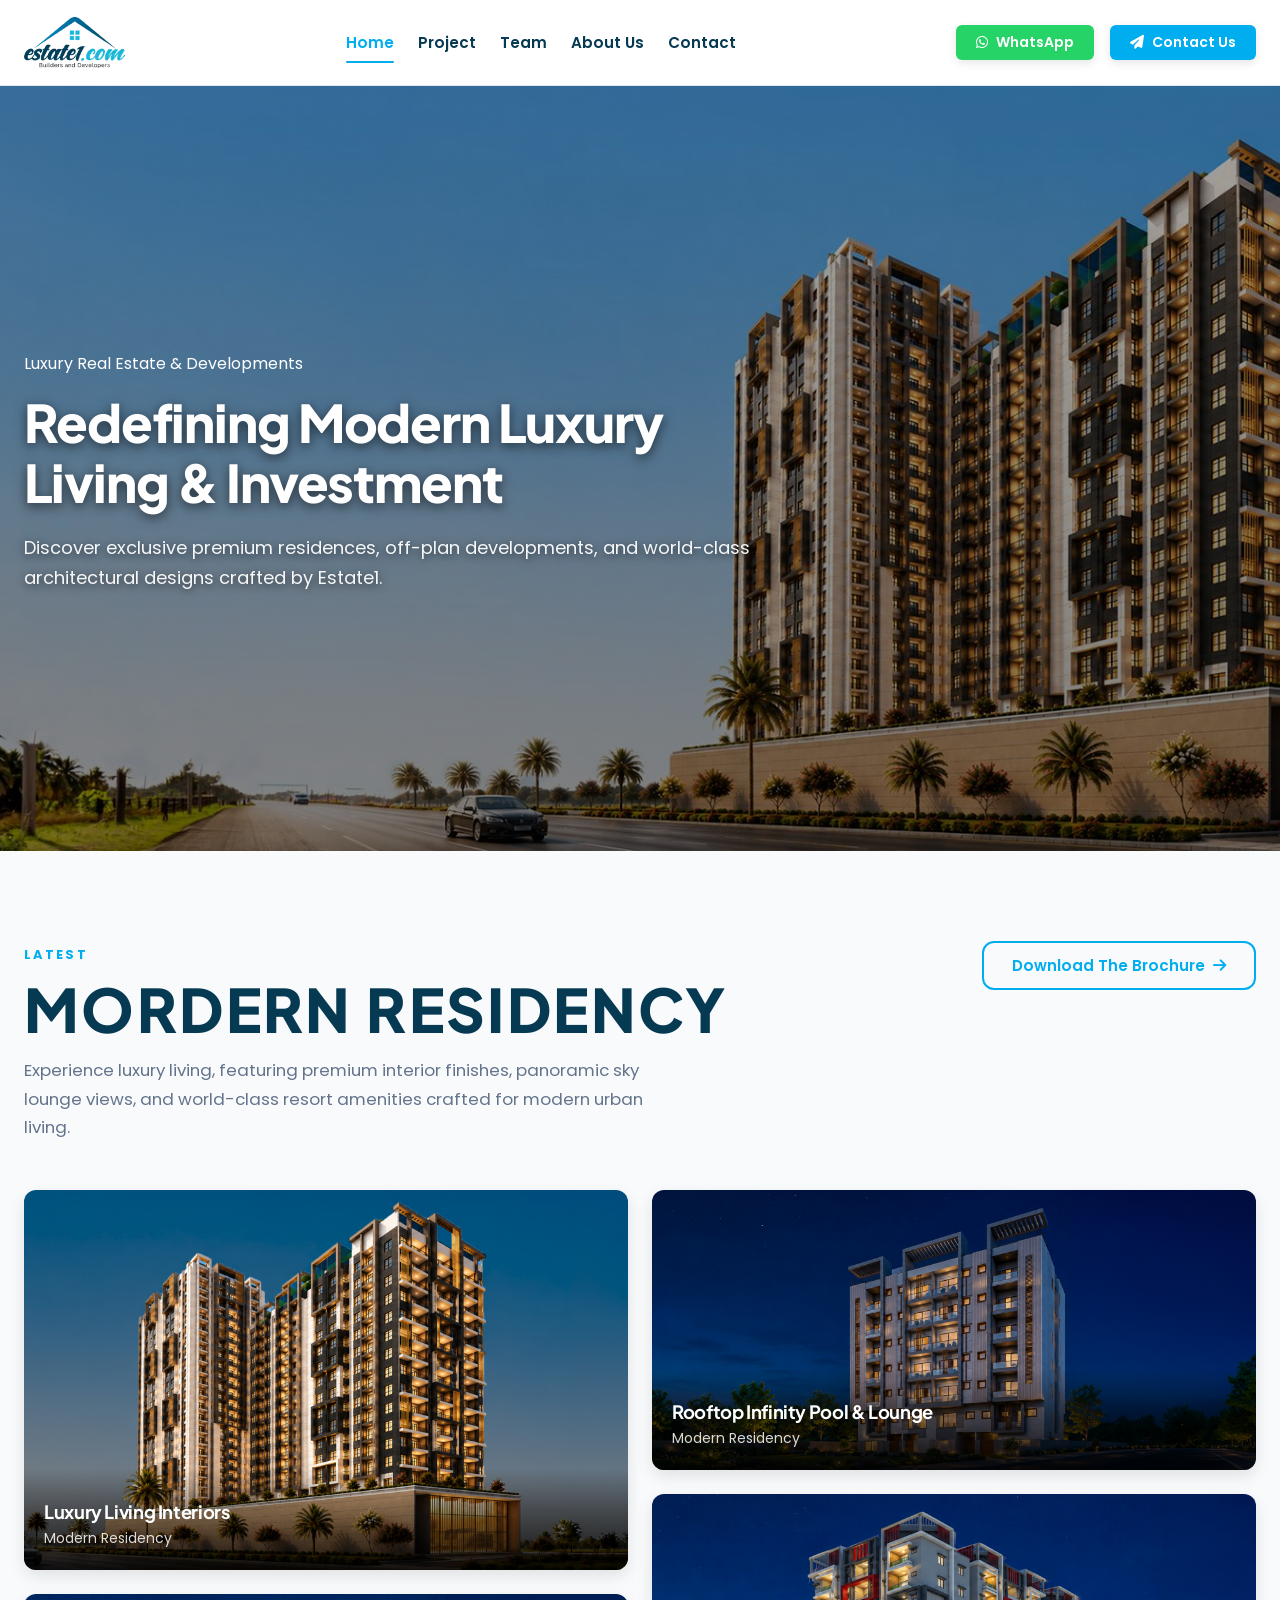
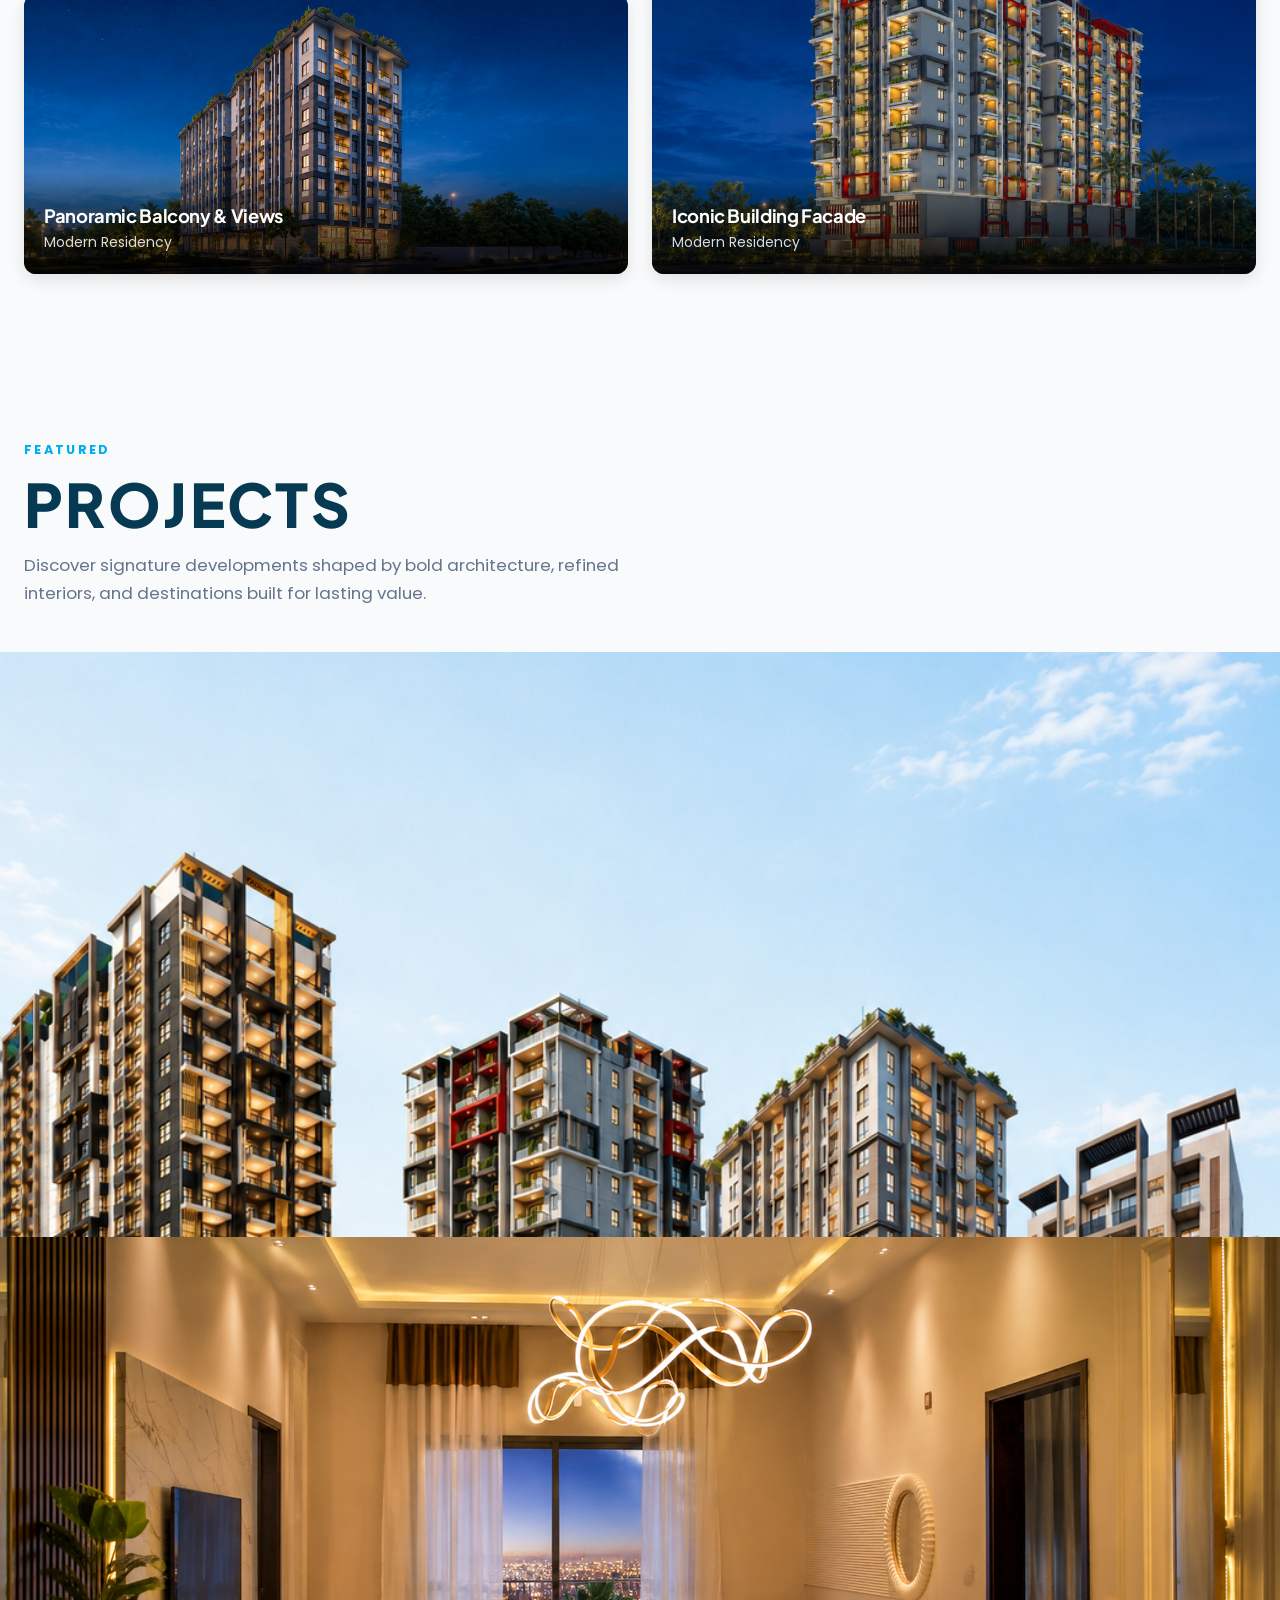
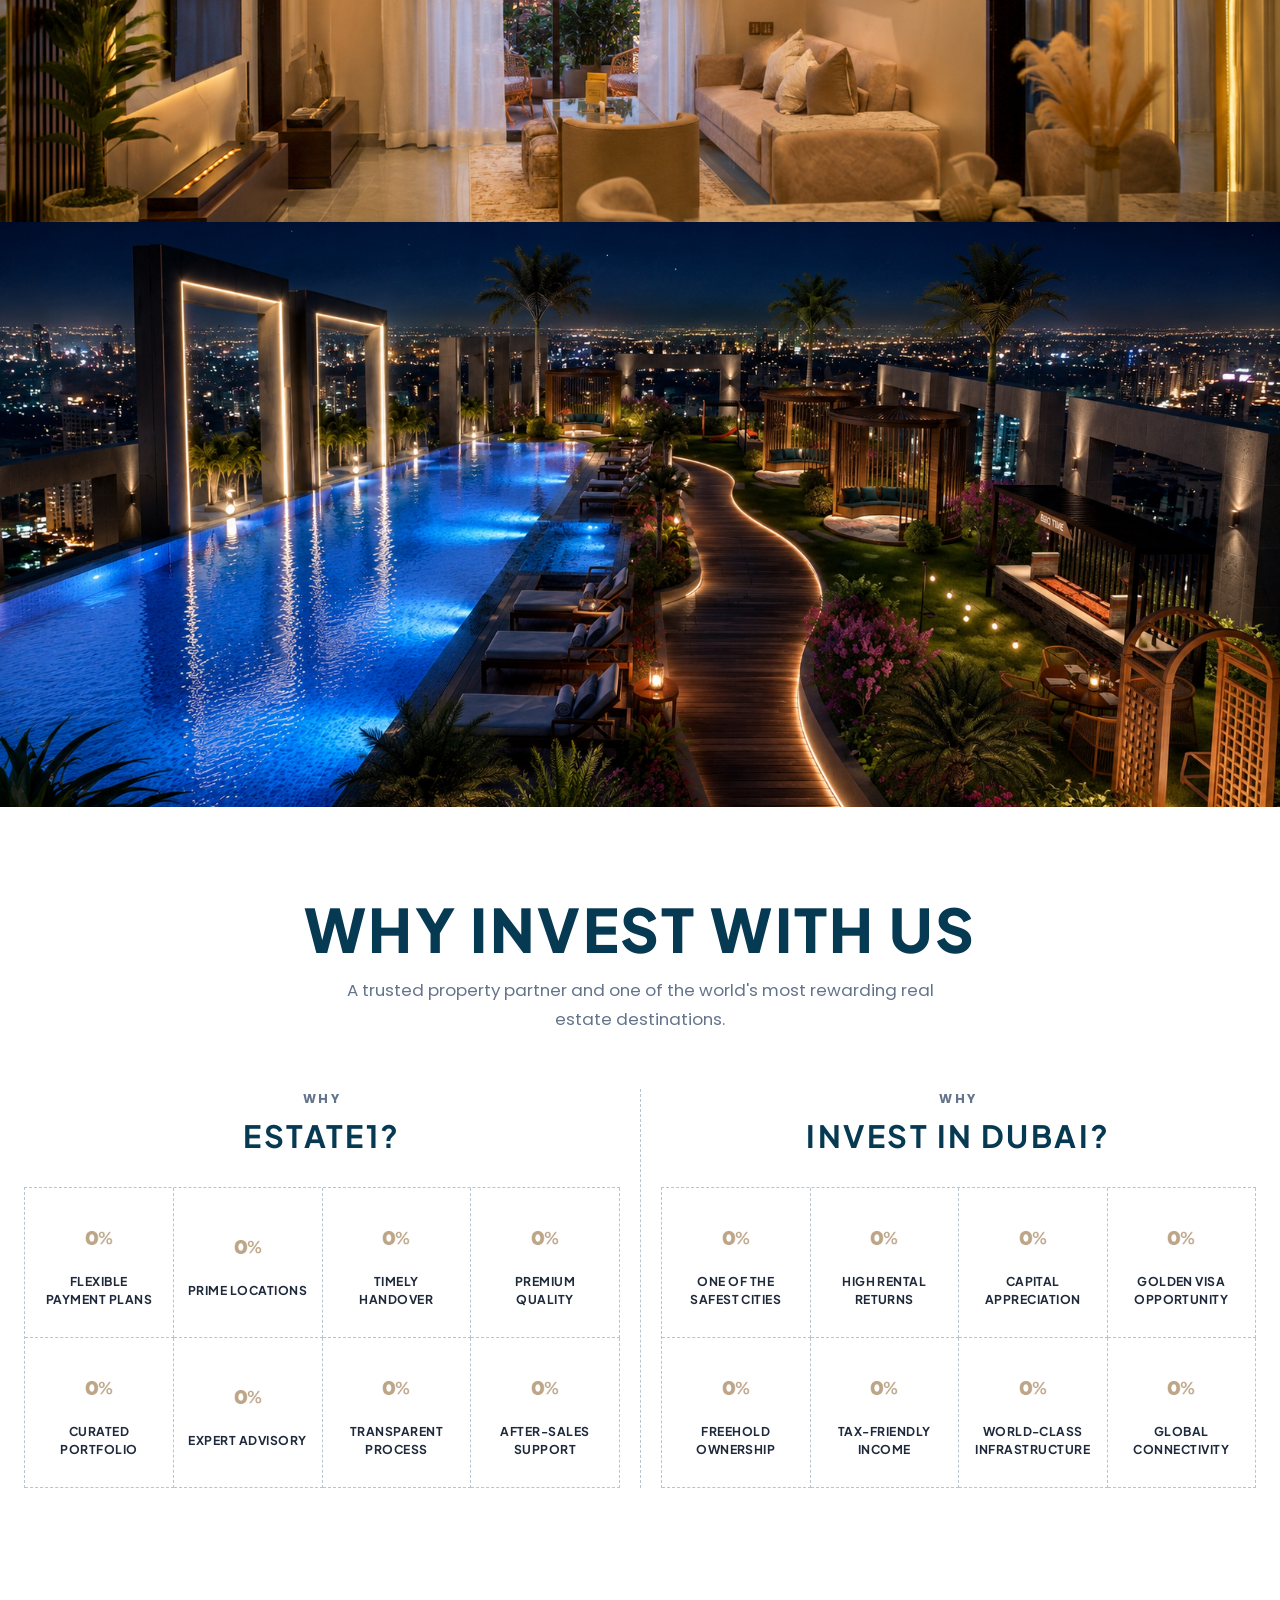
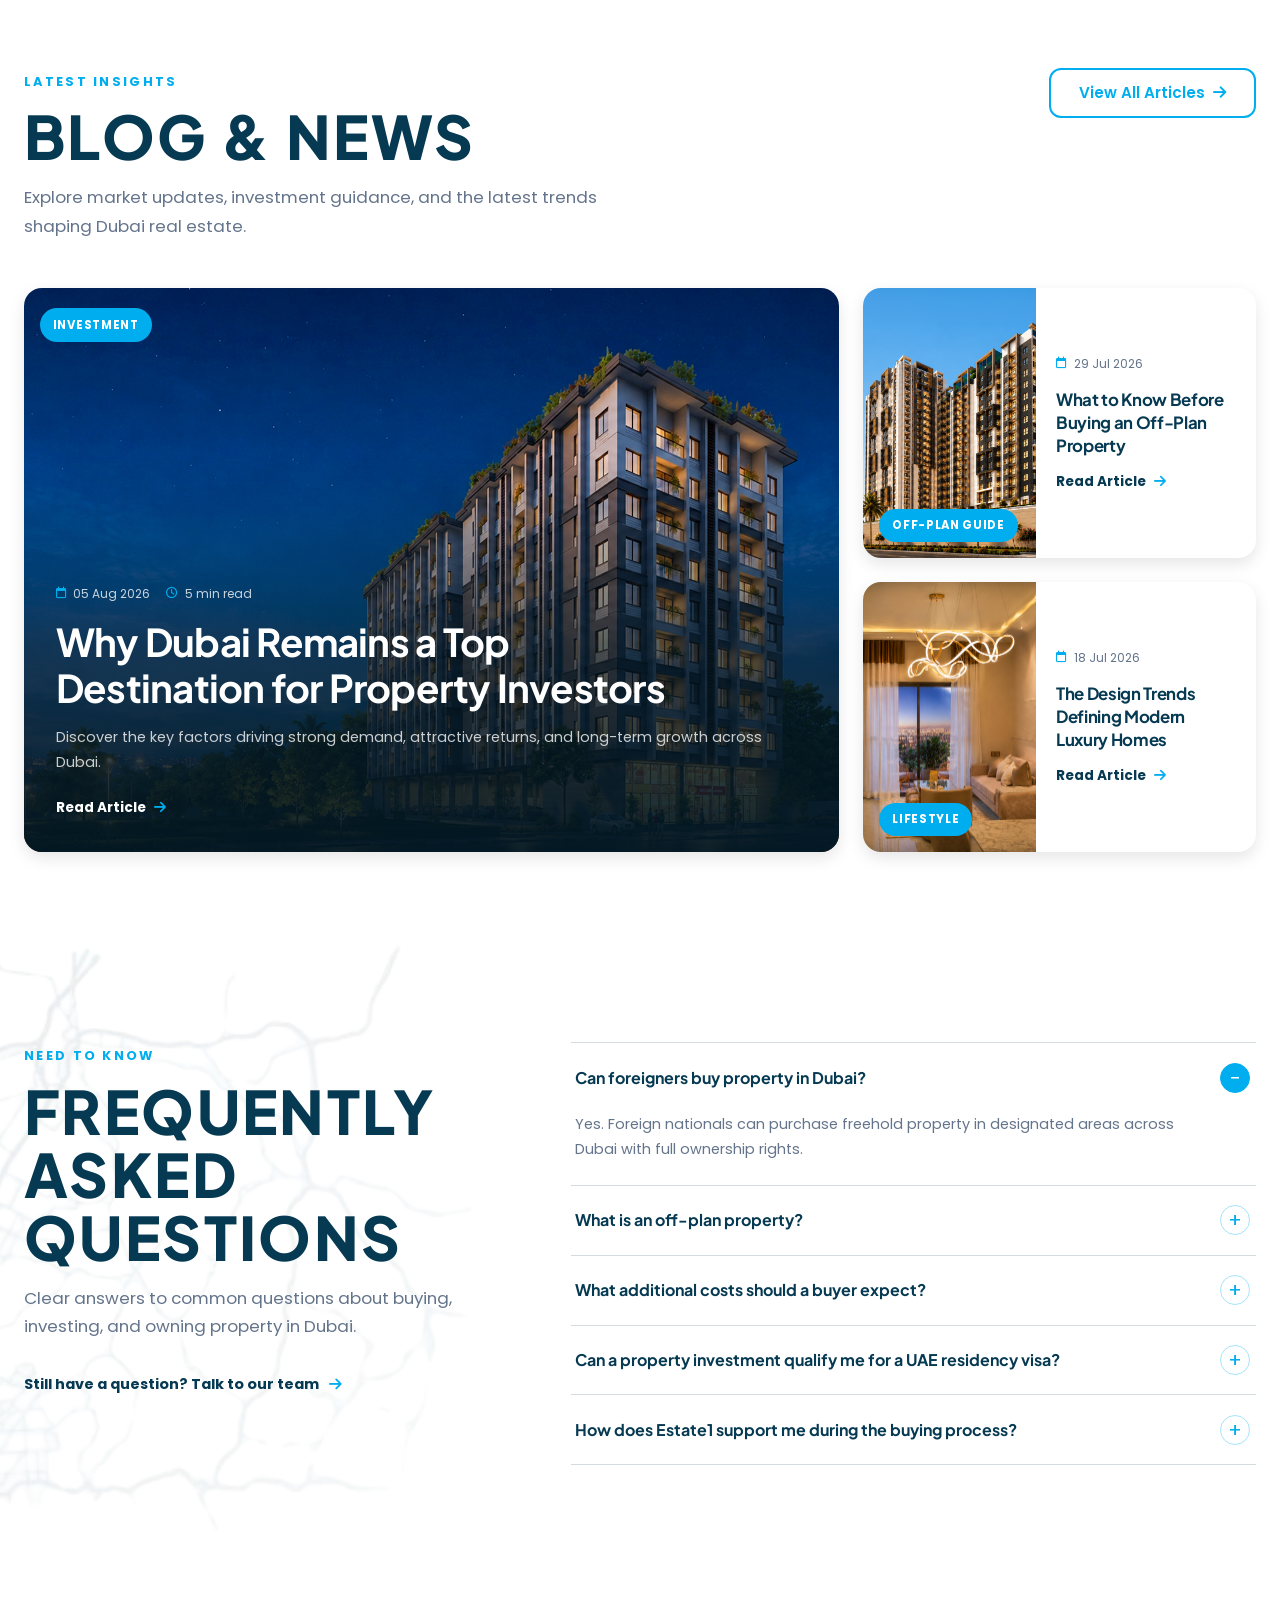
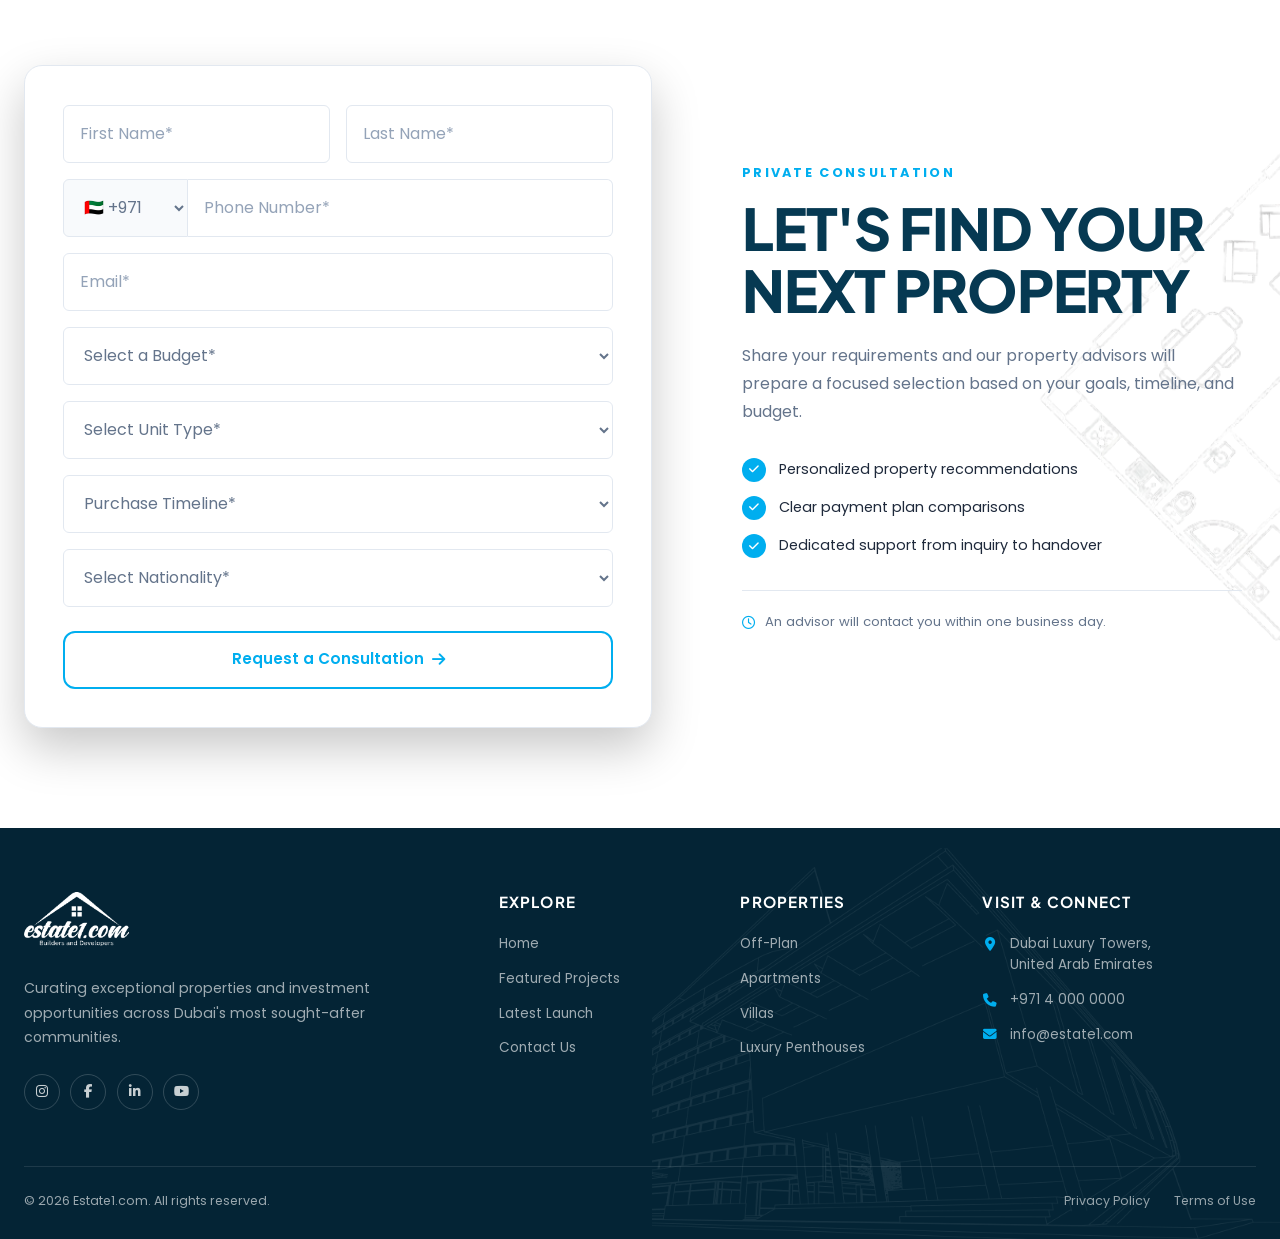
==== commit f0894d82: "Add about page with story/vision layout and update styles. Co-authored-by: Cursor <cursoragent@curso" ====
--- a/index.html
+++ b/index.html
@@ -118,14 +118,14 @@
           <!-- Column 1 -->
           <div class="masonry-col">
             <div class="masonry-item masonry-h-380">
-              <img src="image/livingroom.jpg" alt="Luxury Living Interior" class="masonry-img">
+              <img src="image/1modernresidency.jpg" alt="Luxury Living Interior" class="masonry-img">
               <div class="masonry-overlay">
                 <h4>Luxury Living Interiors</h4>
                 <p>Modern Residency</p>
               </div>
             </div>
             <div class="masonry-item masonry-h-280">
-              <img src="image/balconyview.jpg" alt="Balcony Panoramic View" class="masonry-img">
+              <img src="image/2cityview.jpg" alt="Balcony Panoramic View" class="masonry-img">
               <div class="masonry-overlay">
                 <h4>Panoramic Balcony & Views</h4>
                 <p>Modern Residency</p>
@@ -136,14 +136,14 @@
           <!-- Column 2 -->
           <div class="masonry-col">
             <div class="masonry-item masonry-h-280">
-              <img src="image/rooftopview.jpg" alt="Rooftop Infinity Pool" class="masonry-img">
+              <img src="image/4punjabiicon.jpg" alt="Rooftop Infinity Pool" class="masonry-img">
               <div class="masonry-overlay">
                 <h4>Rooftop Infinity Pool & Lounge</h4>
                 <p>Modern Residency</p>
               </div>
             </div>
             <div class="masonry-item masonry-h-380">
-              <img src="image/modernbanner.jpg" alt="Iconic Building Facade" class="masonry-img">
+              <img src="image/3citycomfort.jpg" alt="Iconic Building Facade" class="masonry-img">
               <div class="masonry-overlay">
                 <h4>Iconic Building Facade</h4>
                 <p>Modern Residency</p>
@@ -538,16 +538,6 @@
        ========================================== -->
   <footer class="site-footer">
     <div class="container">
-      <div class="footer-cta">
-        <div>
-          <span>Start Your Property Journey</span>
-          <h2>LET'S FIND A PLACE THAT MOVES YOU.</h2>
-        </div>
-        <a href="#contact" class="btn btn-outline-accent">
-          Speak With an Advisor <i class="fa-solid fa-arrow-right"></i>
-        </a>
-      </div>
-
       <div class="footer-main">
         <div class="footer-brand">
           <a href="#home" class="footer-logo-link" aria-label="Estate1 home">
--- a/style.css
+++ b/style.css
@@ -1648,7 +1648,7 @@
   right: 0;
   bottom: 0;
   width: min(70vw, 920px);
-  height: 78%;
+  height: 95%;
   background: url('image/footer.webp') right bottom / contain no-repeat;
   opacity: 0.075;
   pointer-events: none;
@@ -1657,33 +1657,6 @@
 .site-footer > .container {
   position: relative;
   z-index: 1;
-}
-
-.footer-cta {
-  display: flex;
-  align-items: center;
-  justify-content: space-between;
-  gap: 2rem;
-  padding: 3.25rem 0;
-  border-bottom: 1px solid rgba(255, 255, 255, 0.13);
-}
-
-.footer-cta span {
-  display: block;
-  margin-bottom: 0.65rem;
-  color: var(--accent);
-  font-size: 0.75rem;
-  font-weight: 700;
-  letter-spacing: 0.18em;
-  text-transform: uppercase;
-}
-
-.footer-cta h2 {
-  max-width: 720px;
-  margin-bottom: 0;
-  color: var(--text-white);
-  font-size: clamp(1.75rem, 3.6vw, 3rem);
-  line-height: 1.15;
 }
 
 .footer-main {
@@ -1816,12 +1789,6 @@
 }
 
 @media (max-width: 640px) {
-  .footer-cta {
-    align-items: flex-start;
-    flex-direction: column;
-    padding: 2.75rem 0;
-  }
-
   .footer-main {
     grid-template-columns: 1fr;
     gap: 2.5rem;
@@ -2039,4 +2006,484 @@
   .nav-menu {
     width: 290px;
   }
+}
+
+/* ------------------------------------------
+   ABOUT PAGE HERO
+   ------------------------------------------ */
+.about-hero {
+  overflow: hidden;
+  padding: clamp(3.5rem, 7vw, 6.5rem) 0 clamp(4.5rem, 8vw, 7rem);
+}
+
+.about-hero-layout {
+  display: grid;
+  grid-template-columns: minmax(190px, 0.28fr) minmax(0, 1fr);
+  align-items: end;
+}
+
+.about-hero-copy {
+  position: relative;
+  z-index: 2;
+  padding-bottom: 2.5rem;
+}
+
+.about-hero-eyebrow {
+  display: inline-block;
+  margin-bottom: 1rem;
+  color: var(--accent);
+  font-size: 0.72rem;
+  font-weight: 700;
+  letter-spacing: 0.18em;
+  text-transform: uppercase;
+}
+
+.about-hero-title {
+  width: max-content;
+  margin-bottom: 2rem;
+  color: var(--text-dark);
+  font-size: clamp(5rem, 10.5vw, 9.5rem);
+  font-weight: 500;
+  letter-spacing: -0.065em;
+  line-height: 0.84;
+}
+
+.about-hero-title span {
+  display: block;
+}
+
+.about-hero-copy > p {
+  width: min(100%, 230px);
+  margin-bottom: 1.5rem;
+  color: var(--text-main);
+  font-size: 0.88rem;
+  line-height: 1.7;
+}
+
+.about-hero-line {
+  width: 1px;
+  height: 110px;
+  margin: 1rem 0 0 4.5rem;
+  background-color: var(--primary);
+}
+
+.about-hero-visual {
+  position: relative;
+  min-width: 0;
+  height: clamp(480px, 65vh, 680px);
+  margin: 0;
+}
+
+.about-hero-visual::after {
+  content: '';
+  position: absolute;
+  z-index: -1;
+  right: -14px;
+  bottom: -14px;
+  width: 100%;
+  height: 100%;
+  background-color: rgba(6, 57, 82, 0.08);
+  border-radius: var(--radius-sm);
+}
+
+.about-hero-visual > img {
+  width: 100%;
+  height: 100%;
+  object-fit: cover;
+  object-position: center;
+  border-radius: var(--radius-sm);
+}
+
+@media (max-width: 900px) {
+  .about-hero-layout {
+    grid-template-columns: 165px minmax(0, 1fr);
+  }
+
+  .about-hero-title {
+    font-size: clamp(4.5rem, 11vw, 7rem);
+  }
+
+  .about-hero-visual {
+    height: 540px;
+  }
+}
+
+@media (max-width: 700px) {
+  .about-hero {
+    padding-top: 3rem;
+  }
+
+  .about-hero-layout {
+    grid-template-columns: 1fr;
+    gap: 2.25rem;
+  }
+
+  .about-hero-copy {
+    padding-bottom: 0;
+  }
+
+  .about-hero-title {
+    width: auto;
+    margin-bottom: 1.5rem;
+    font-size: clamp(4rem, 22vw, 6.5rem);
+  }
+
+  .about-hero-title span:last-child {
+    color: var(--primary);
+  }
+
+  .about-hero-copy > p {
+    width: min(100%, 380px);
+  }
+
+  .about-hero-line {
+    width: 90px;
+    height: 1px;
+    margin: 1.5rem 0 0;
+  }
+
+  .about-hero-visual {
+    height: min(68vh, 500px);
+  }
+}
+
+/* ------------------------------------------
+   ABOUT PAGE — OUR STORY
+   ------------------------------------------ */
+.our-story-section {
+  position: relative;
+  isolation: isolate;
+  overflow: hidden;
+  padding: clamp(5rem, 9vw, 9rem) 0;
+  color: var(--text-white);
+  background-color: var(--primary-dark);
+}
+
+.our-story-watermark {
+  position: absolute;
+  z-index: -1;
+  top: -0.18em;
+  right: -0.04em;
+  color: transparent;
+  -webkit-text-stroke: 1px rgba(255, 255, 255, 0.055);
+  font-family: var(--font-heading);
+  font-size: clamp(9rem, 23vw, 24rem);
+  font-weight: 800;
+  letter-spacing: -0.08em;
+  line-height: 1;
+  pointer-events: none;
+  user-select: none;
+}
+
+.our-story-header {
+  display: grid;
+  grid-template-columns: minmax(150px, 0.42fr) minmax(0, 1.58fr);
+  gap: clamp(2rem, 7vw, 7rem);
+  align-items: start;
+}
+
+.our-story-index {
+  display: flex;
+  align-items: center;
+  gap: 1rem;
+  padding-top: 0.7rem;
+}
+
+.our-story-index::after {
+  content: '';
+  width: 55px;
+  height: 1px;
+  order: 2;
+  background-color: rgba(255, 255, 255, 0.3);
+}
+
+.our-story-index > span {
+  color: var(--accent);
+  font-size: 0.7rem;
+  font-weight: 700;
+  letter-spacing: 0.16em;
+}
+
+.our-story-index > p {
+  order: 3;
+  margin-bottom: 0;
+  color: rgba(255, 255, 255, 0.68);
+  font-size: 0.72rem;
+  font-weight: 600;
+  letter-spacing: 0.13em;
+  text-transform: uppercase;
+  white-space: nowrap;
+}
+
+.our-story-copy h2 {
+  max-width: 850px;
+  margin-bottom: clamp(2.5rem, 5vw, 4.5rem);
+  color: var(--text-white);
+  font-size: clamp(3rem, 7.2vw, 7rem);
+  font-weight: 500;
+  letter-spacing: -0.055em;
+  line-height: 0.98;
+}
+
+.our-story-text {
+  max-width: 840px;
+  display: grid;
+  grid-template-columns: repeat(2, minmax(0, 1fr));
+  gap: clamp(1.5rem, 4vw, 4rem);
+}
+
+.our-story-text p {
+  margin-bottom: 0;
+  color: rgba(255, 255, 255, 0.66);
+  font-size: 0.92rem;
+  line-height: 1.85;
+}
+
+.our-story-text p:first-child {
+  color: rgba(255, 255, 255, 0.92);
+  font-size: 1.05rem;
+}
+
+.our-story-media {
+  position: relative;
+  width: calc(100% - clamp(0px, 10vw, 140px));
+  height: clamp(320px, 42vw, 540px);
+  margin: clamp(4rem, 8vw, 7rem) 0 0 auto;
+}
+
+.our-story-media > img {
+  width: 100%;
+  height: 100%;
+  object-fit: cover;
+  object-position: center;
+  filter: saturate(0.82);
+}
+
+.our-story-note {
+  position: absolute;
+  left: clamp(-140px, -10vw, -70px);
+  bottom: clamp(1.5rem, 5vw, 4rem);
+  width: min(390px, 45%);
+  padding: clamp(1.5rem, 3vw, 2.5rem);
+  background-color: var(--bg-surface);
+  box-shadow: var(--shadow-xl);
+}
+
+.our-story-note > span {
+  display: block;
+  margin-bottom: 0.8rem;
+  color: var(--accent);
+  font-size: 0.68rem;
+  font-weight: 700;
+  letter-spacing: 0.16em;
+  text-transform: uppercase;
+}
+
+.our-story-note > p {
+  margin-bottom: 0;
+  color: var(--primary);
+  font-family: var(--font-heading);
+  font-size: clamp(1rem, 1.5vw, 1.3rem);
+  font-weight: 600;
+  line-height: 1.55;
+}
+
+@media (max-width: 800px) {
+  .our-story-header {
+    grid-template-columns: 1fr;
+    gap: 2.5rem;
+  }
+
+  .our-story-copy h2 {
+    font-size: clamp(3.2rem, 13vw, 5.5rem);
+  }
+
+  .our-story-media {
+    width: 100%;
+  }
+
+  .our-story-note {
+    left: 1rem;
+    width: min(390px, calc(100% - 2rem));
+  }
+}
+
+@media (max-width: 560px) {
+  .our-story-text {
+    grid-template-columns: 1fr;
+  }
+
+  .our-story-media {
+    height: 460px;
+  }
+
+  .our-story-media > img {
+    object-position: 62% center;
+  }
+}
+
+/* Light split story / vision layout */
+.our-story-section {
+  isolation: auto;
+  padding: clamp(5rem, 9vw, 8rem) 0;
+  color: var(--text-main);
+  background-color: #F7F8F8;
+}
+
+.our-story-section::before {
+  content: 'ESTATE1';
+  position: absolute;
+  top: -0.14em;
+  left: 50%;
+  color: transparent;
+  -webkit-text-stroke: 1px rgba(6, 57, 82, 0.075);
+  font-family: var(--font-heading);
+  font-size: clamp(9rem, 23vw, 24rem);
+  font-weight: 800;
+  letter-spacing: -0.08em;
+  line-height: 1;
+  transform: translateX(-50%);
+  pointer-events: none;
+  user-select: none;
+}
+
+.our-story-section > .container {
+  position: relative;
+  z-index: 1;
+}
+
+.our-story-heading {
+  max-width: 830px;
+  margin-bottom: clamp(3.5rem, 7vw, 6rem);
+}
+
+.our-story-heading > span {
+  display: inline-block;
+  margin-bottom: 0.9rem;
+  color: var(--accent);
+  font-size: 0.72rem;
+  font-weight: 700;
+  letter-spacing: 0.18em;
+  text-transform: uppercase;
+}
+
+.our-story-heading h2 {
+  margin-bottom: 0;
+  color: var(--primary);
+  font-size: clamp(2.75rem, 6vw, 5.75rem);
+  font-weight: 500;
+  letter-spacing: -0.055em;
+  line-height: 1.02;
+}
+
+.story-dual-grid {
+  position: relative;
+  display: grid;
+  grid-template-columns: repeat(2, minmax(0, 1fr));
+  column-gap: clamp(4rem, 9vw, 9rem);
+  row-gap: clamp(2.5rem, 5vw, 5rem);
+}
+
+.story-panel:first-child {
+  grid-column: 1;
+  grid-row: 1;
+}
+
+.story-panel:last-child {
+  grid-column: 2;
+  grid-row: 2;
+}
+
+.story-dual-grid::before {
+  content: '';
+  position: absolute;
+  top: 0;
+  bottom: 0;
+  left: 50%;
+  border-left: 1px dashed rgba(6, 57, 82, 0.34);
+  transform: translateX(-50%);
+}
+
+.story-panel {
+  display: grid;
+  grid-template-columns: 72px minmax(0, 1fr);
+  gap: clamp(1.25rem, 3vw, 2.5rem);
+  align-items: start;
+}
+
+.story-panel-number {
+  color: transparent;
+  -webkit-text-stroke: 1px rgba(6, 57, 82, 0.48);
+  font-family: var(--font-heading);
+  font-size: clamp(3.75rem, 6vw, 5.5rem);
+  font-weight: 700;
+  letter-spacing: -0.08em;
+  line-height: 0.82;
+}
+
+.story-panel-label {
+  display: block;
+  margin-bottom: 1rem;
+  color: var(--accent);
+  font-size: 0.7rem;
+  font-weight: 700;
+  letter-spacing: 0.18em;
+  text-transform: uppercase;
+}
+
+.story-panel-content h3 {
+  max-width: 430px;
+  margin-bottom: 1.5rem;
+  color: var(--primary);
+  font-size: clamp(1.6rem, 2.8vw, 2.35rem);
+  font-weight: 600;
+  line-height: 1.25;
+}
+
+.story-panel-content p {
+  max-width: 470px;
+  color: var(--text-muted);
+  font-size: 0.9rem;
+  line-height: 1.85;
+}
+
+.story-panel-content p:last-child {
+  margin-bottom: 0;
+}
+
+@media (max-width: 850px) {
+  .story-dual-grid {
+    grid-template-columns: 1fr;
+    gap: 0;
+  }
+
+  .story-panel:first-child,
+  .story-panel:last-child {
+    grid-column: 1;
+    grid-row: auto;
+  }
+
+  .story-dual-grid::before {
+    display: none;
+  }
+
+  .story-panel {
+    grid-template-columns: 65px minmax(0, 1fr);
+    padding: 0 0 3.5rem;
+  }
+
+  .story-panel + .story-panel {
+    padding: 3.5rem 0 0;
+    border-top: 1px dashed rgba(6, 57, 82, 0.34);
+  }
+}
+
+@media (max-width: 480px) {
+  .story-panel {
+    grid-template-columns: 1fr;
+  }
+
+  .story-panel-number {
+    margin-bottom: 0.5rem;
+  }
 }
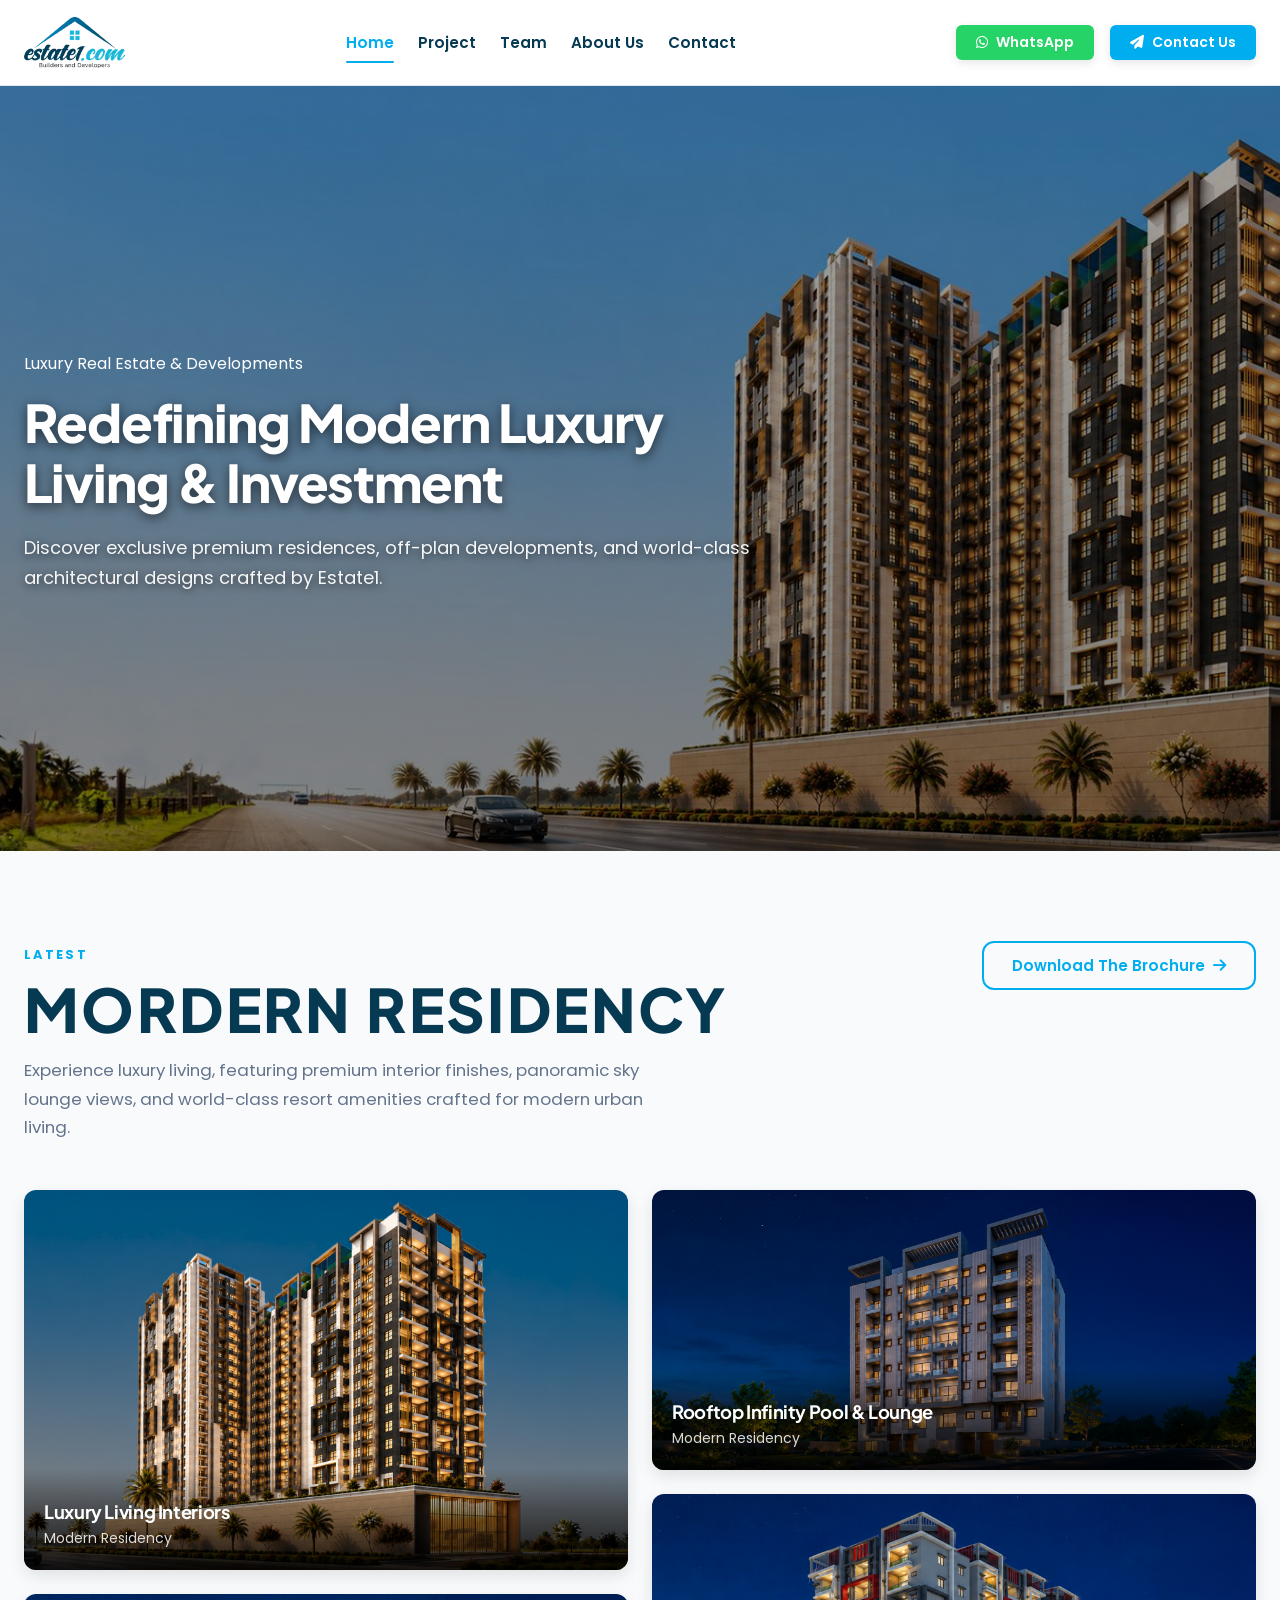
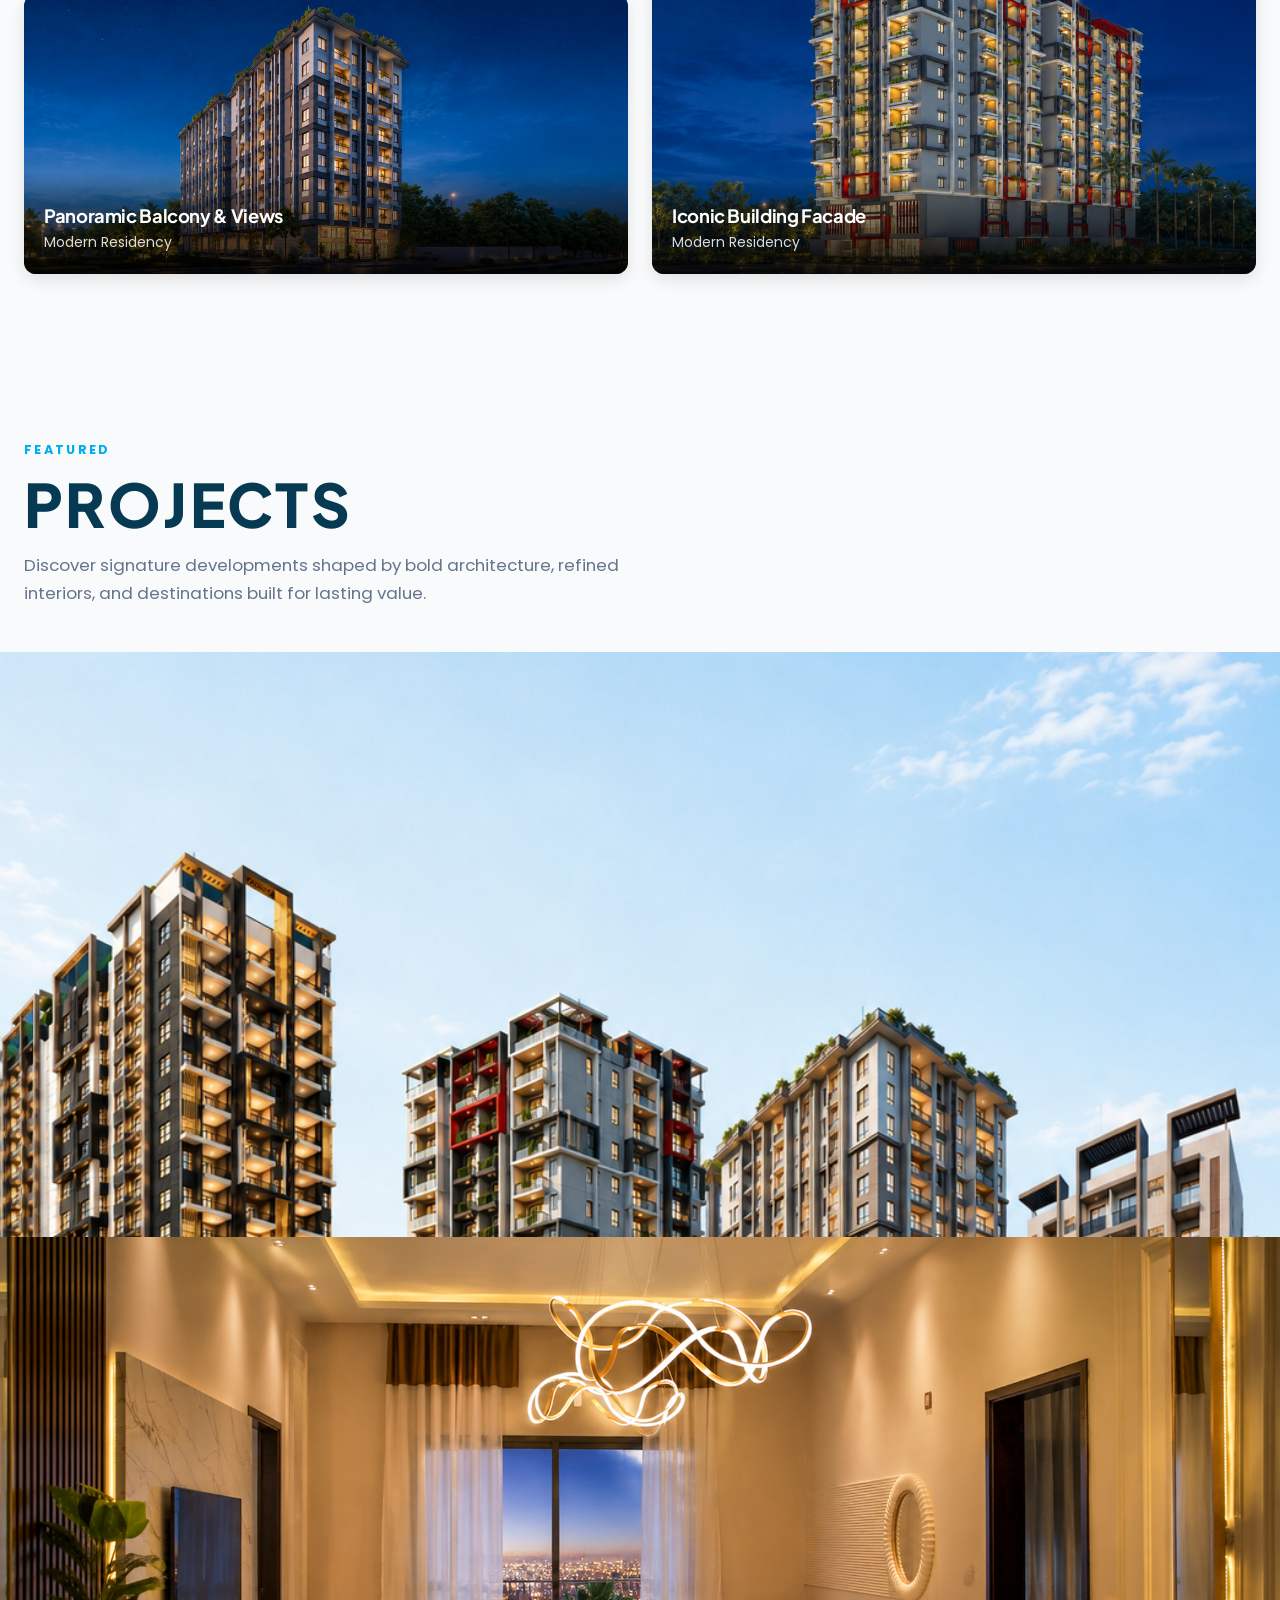
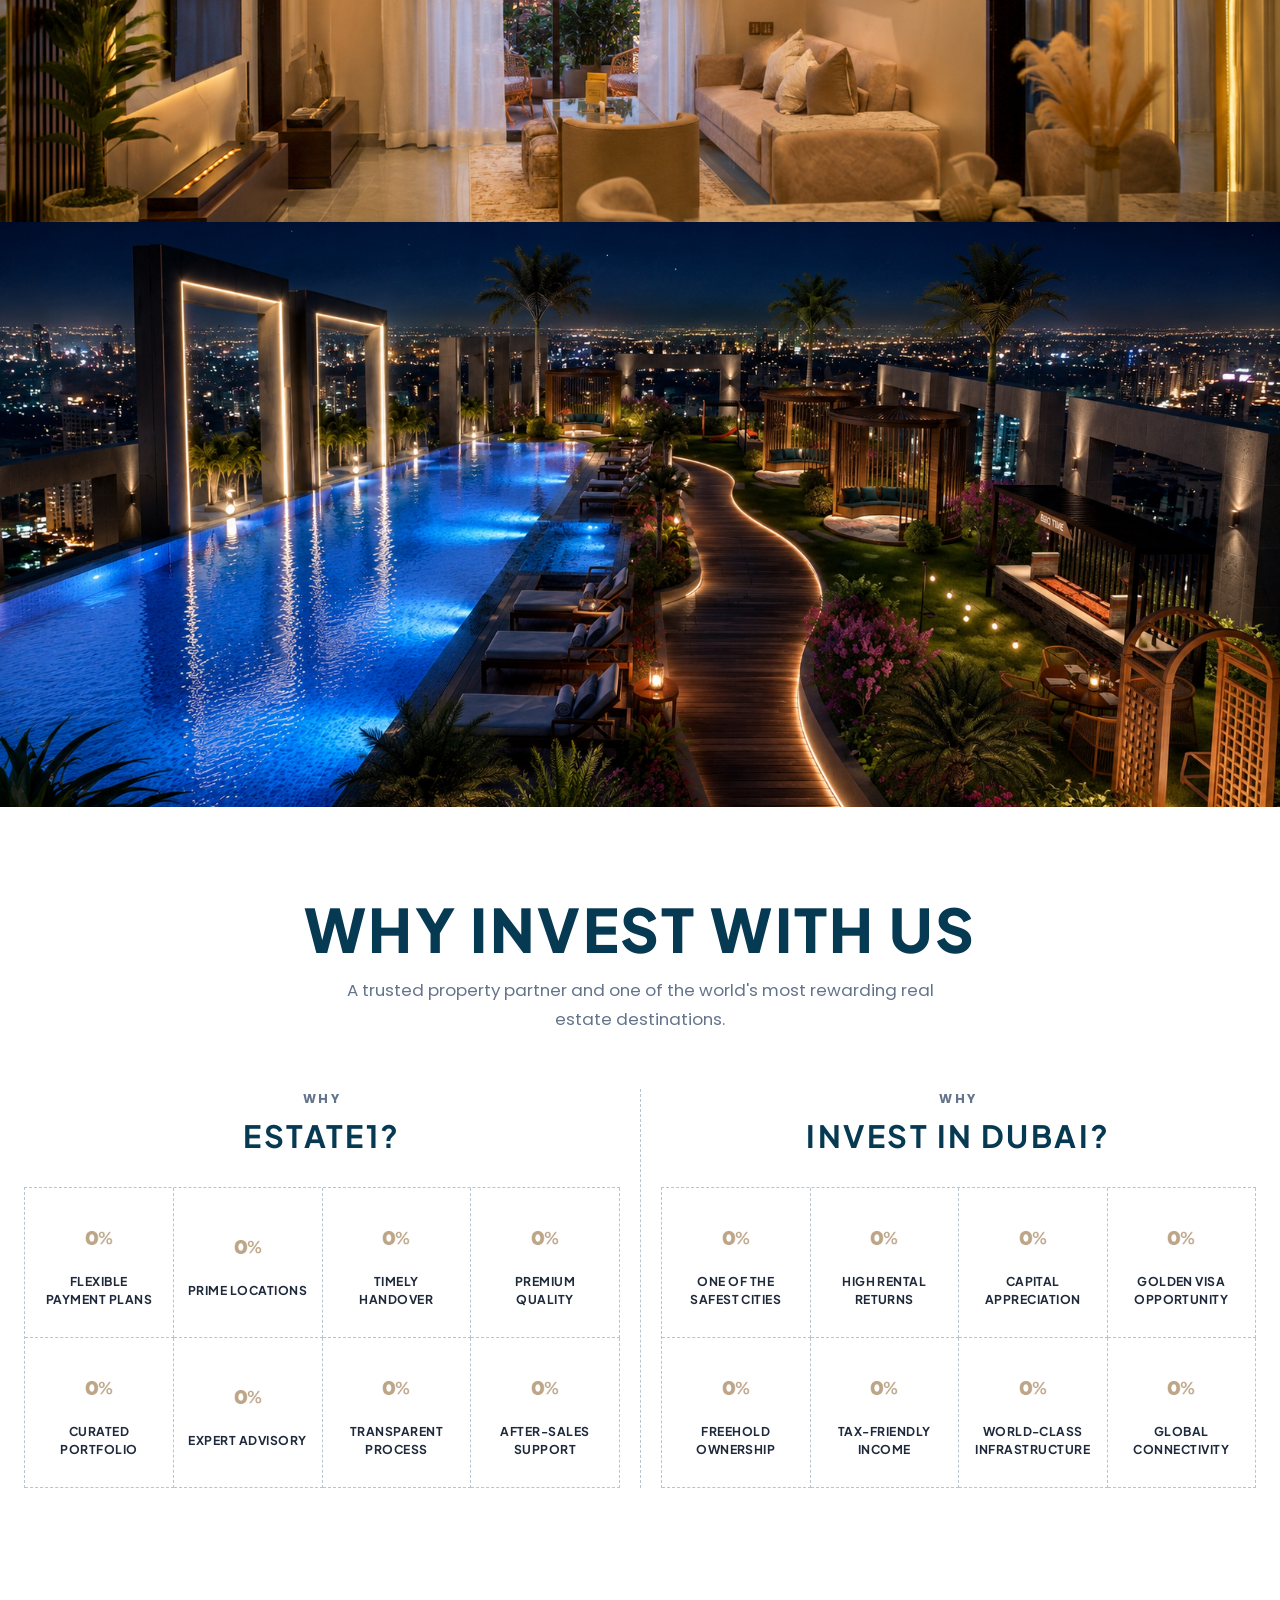
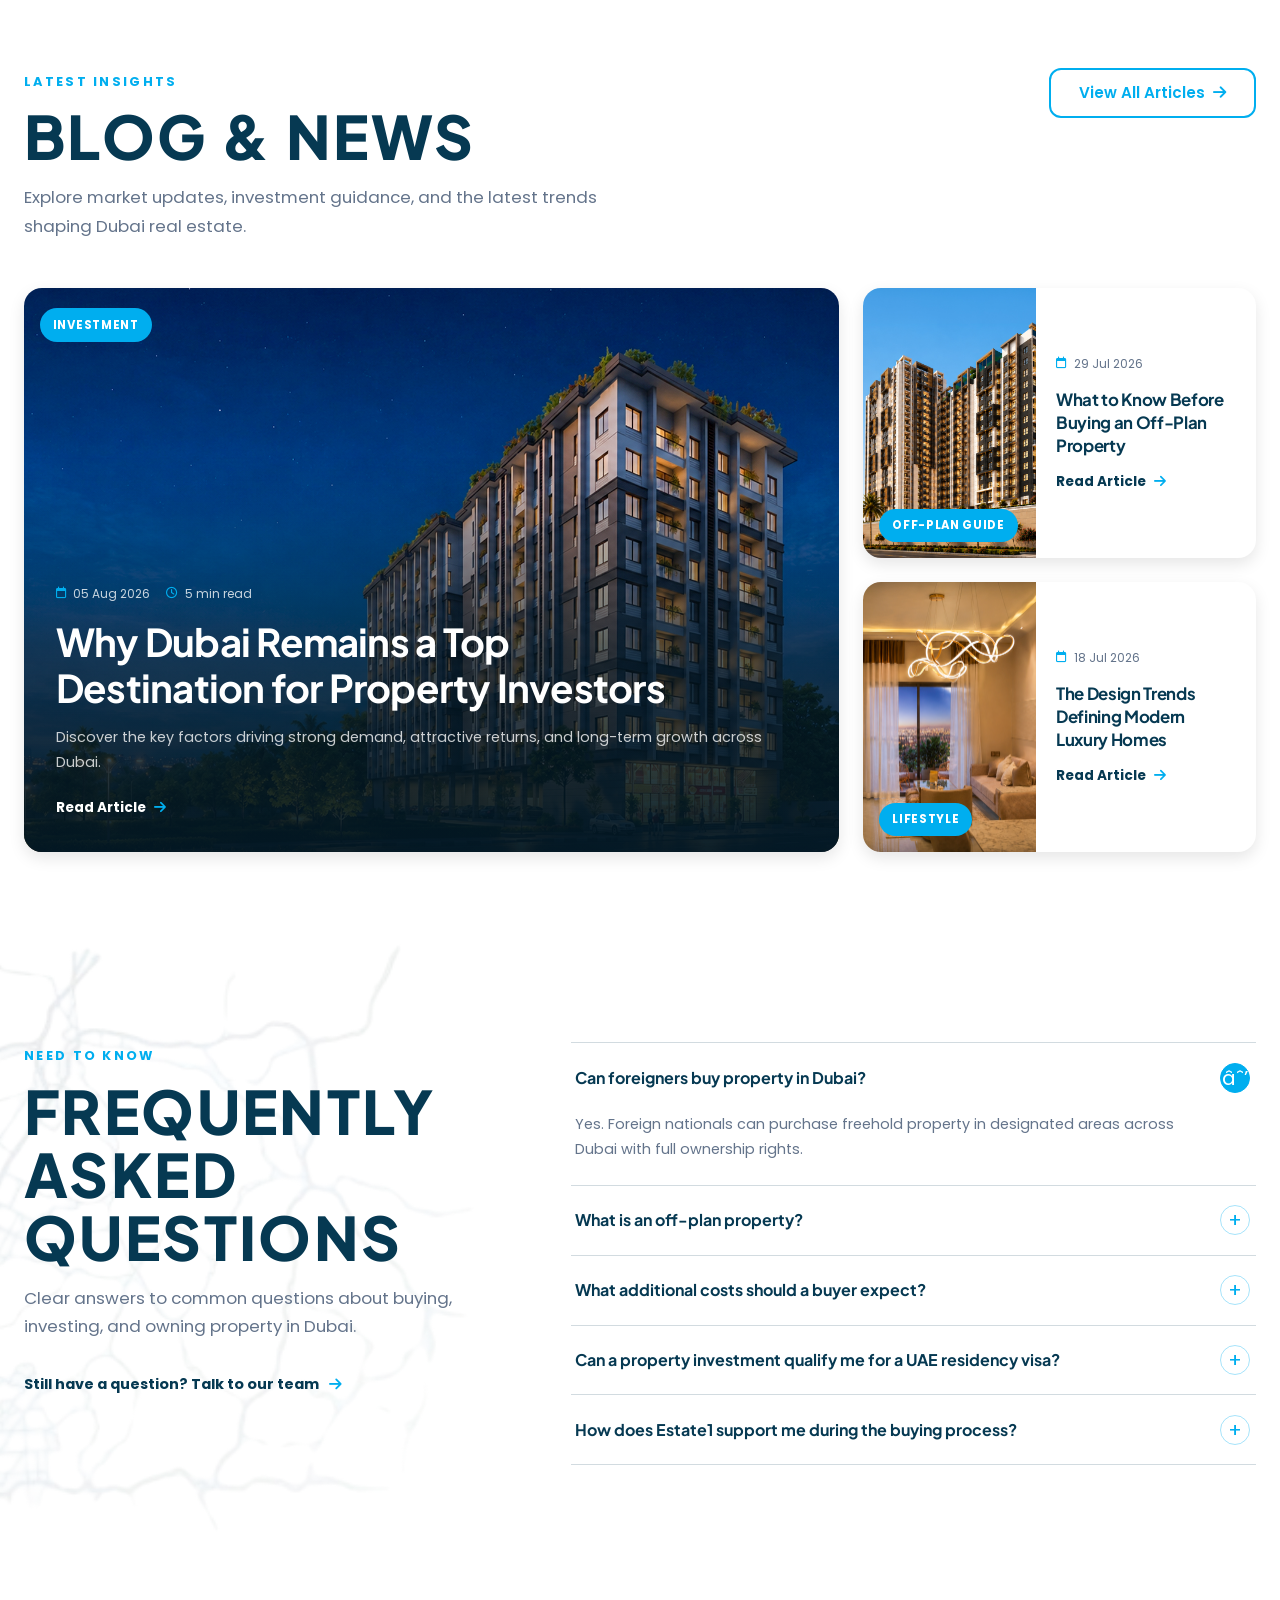
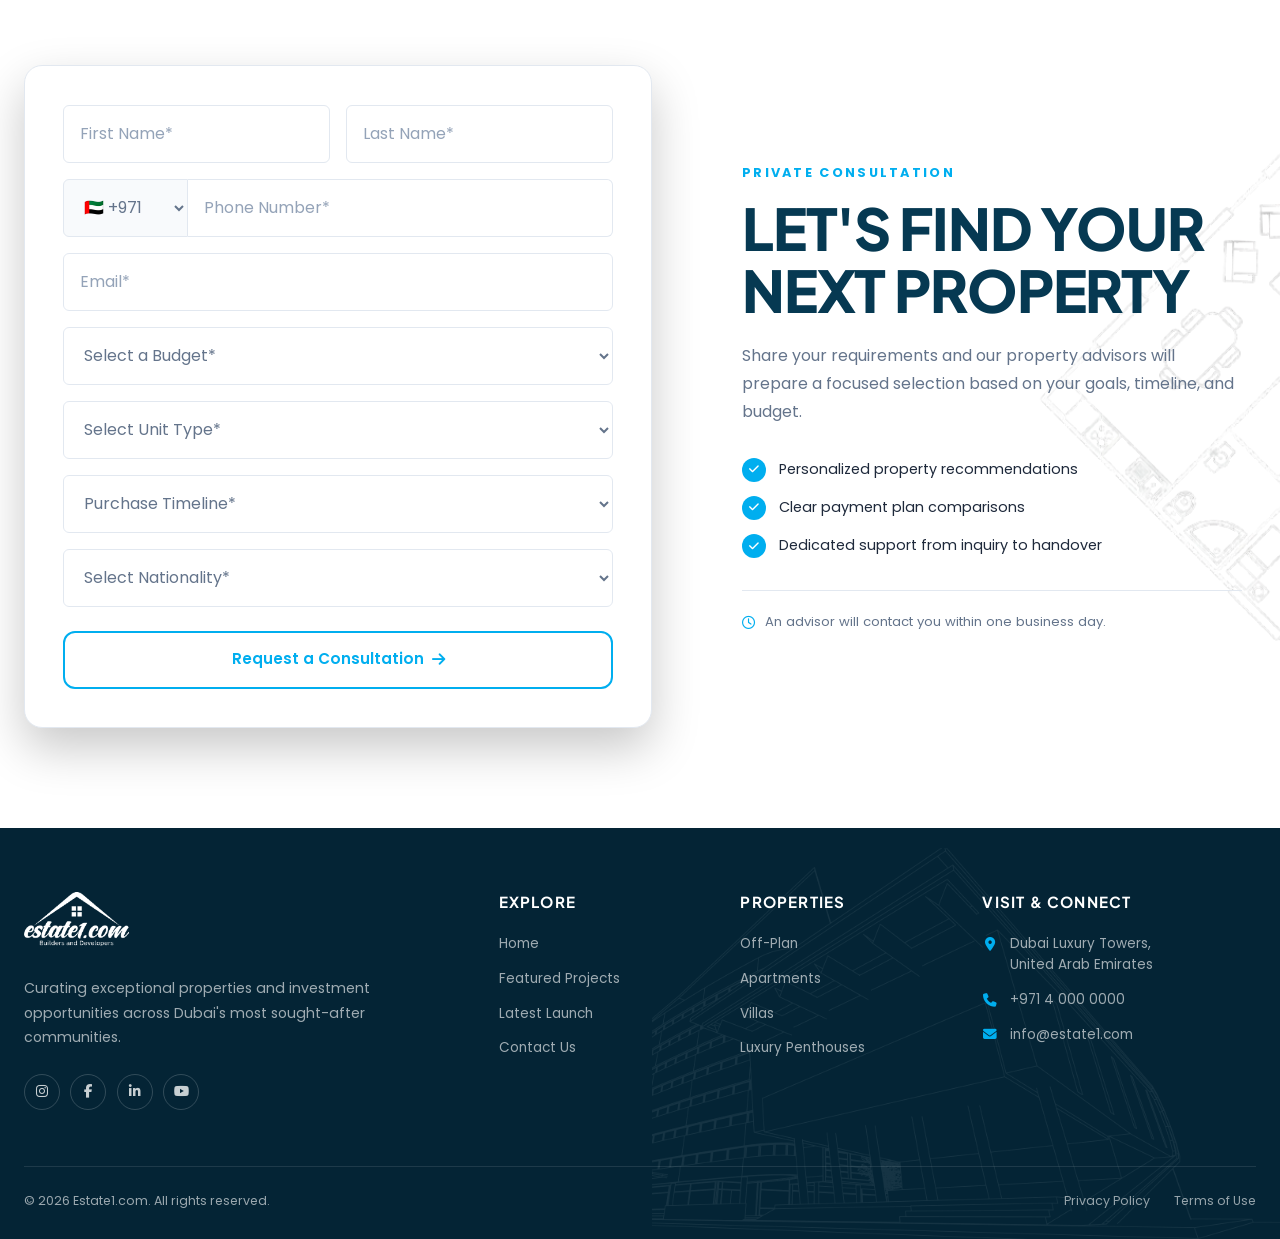
==== commit 41578bfe: "Add contact page, about awards/milestones/approach/CTA, and page nav links. Co-authored-by: Cursor <" ====
--- a/index.html
+++ b/index.html
@@ -41,11 +41,11 @@
 
           <!-- Navigation Links -->
           <div class="nav-links-wrapper">
-            <a href="#home" class="nav-link active">Home</a>
-            <a href="#projects" class="nav-link">Project</a>
+            <a href="index.html" class="nav-link active">Home</a>
+            <a href="index.html#projects" class="nav-link">Project</a>
             <a href="#team" class="nav-link">Team</a>
-            <a href="#about" class="nav-link">About Us</a>
-            <a href="#contact" class="nav-link">Contact</a>
+            <a href="about-us.html" class="nav-link">About Us</a>
+            <a href="contact-us.html" class="nav-link">Contact</a>
           </div>
 
           <!-- Mobile Drawer Action Buttons (WhatsApp & Contact Us inside Mobile Navbar) -->
@@ -53,7 +53,7 @@
             <a href="https://wa.me/923000000000" target="_blank" class="btn btn-whatsapp btn-sm">
               <i class="fa-brands fa-whatsapp"></i> WhatsApp
             </a>
-            <a href="#contact" class="btn btn-primary btn-sm">
+            <a href="contact-us.html" class="btn btn-primary btn-sm">
               <i class="fa-solid fa-paper-plane"></i> Contact Us
             </a>
           </div>
@@ -64,7 +64,7 @@
           <a href="https://wa.me/923000000000" target="_blank" class="btn btn-whatsapp btn-sm desktop-btn">
             <i class="fa-brands fa-whatsapp"></i> WhatsApp
           </a>
-          <a href="#contact" class="btn btn-primary btn-sm desktop-btn">
+          <a href="contact-us.html" class="btn btn-primary btn-sm desktop-btn">
             <i class="fa-solid fa-paper-plane"></i> Contact Us
           </a>
           <button class="mobile-toggle" id="mobileToggle" aria-label="Toggle Navigation">
--- a/style.css
+++ b/style.css
@@ -1,4 +1,4 @@
-/* ==========================================
+﻿/* ==========================================
    ESTATE1 - GLOBAL DESIGN SYSTEM & STYLESHEET
    Inspired by Danube Properties & Modern Luxury Real Estate
    ========================================== */
@@ -1355,7 +1355,7 @@
 }
 
 .faq-item[open] summary::after {
-  content: '−';
+  content: 'âˆ’';
   color: var(--text-white);
   background-color: var(--accent);
   border-color: var(--accent);
@@ -2148,7 +2148,7 @@
 }
 
 /* ------------------------------------------
-   ABOUT PAGE — OUR STORY
+   ABOUT PAGE â€” OUR STORY
    ------------------------------------------ */
 .our-story-section {
   position: relative;
@@ -2486,4 +2486,540 @@
   .story-panel-number {
     margin-bottom: 0.5rem;
   }
-}+}
+
+/* ------------------------------------------
+   ABOUT PAGE â€” AWARDS & RECOGNITION
+   ------------------------------------------ */
+.awards-section {
+  padding: clamp(5rem, 9vw, 8rem) 0;
+  background-color: var(--bg-surface);
+  overflow: hidden;
+}
+
+.awards-heading {
+  max-width: 720px;
+  margin: 0 auto clamp(3rem, 6vw, 4.5rem);
+  text-align: center;
+}
+
+.awards-heading > span {
+  display: inline-block;
+  margin-bottom: 0.9rem;
+  color: var(--accent);
+  font-size: 0.72rem;
+  font-weight: 700;
+  letter-spacing: 0.18em;
+  text-transform: uppercase;
+}
+
+.awards-heading h2 {
+  margin-bottom: 1.1rem;
+  color: var(--primary);
+  font-size: clamp(2.4rem, 5.5vw, 4.5rem);
+  font-weight: 500;
+  letter-spacing: -0.045em;
+  line-height: 1.05;
+}
+
+.awards-heading p {
+  max-width: 540px;
+  margin: 0 auto;
+  color: var(--text-muted);
+  font-size: 0.95rem;
+  line-height: 1.8;
+}
+
+.awards-marquee {
+  position: relative;
+  width: 100%;
+}
+
+.awards-track {
+  display: flex;
+  align-items: center;
+  width: max-content;
+  gap: clamp(2.5rem, 5vw, 4.5rem);
+  animation: awards-slide 28s linear infinite;
+}
+
+.awards-marquee:hover .awards-track {
+  animation-play-state: paused;
+}
+
+.awards-item {
+  flex: 0 0 auto;
+  width: clamp(130px, 14vw, 180px);
+  height: clamp(160px, 18vw, 220px);
+  margin: 0;
+  display: flex;
+  align-items: center;
+  justify-content: center;
+  background: transparent;
+  border: none;
+}
+
+.awards-item img {
+  width: 100%;
+  height: 100%;
+  object-fit: contain;
+  display: block;
+  transition: var(--transition-normal);
+}
+
+.awards-item:hover img {
+  transform: scale(1.04);
+}
+
+@keyframes awards-slide {
+  from {
+    transform: translateX(0);
+  }
+
+  to {
+    transform: translateX(-50%);
+  }
+}
+
+@media (max-width: 768px) {
+  .awards-heading h2 {
+    font-size: clamp(2.1rem, 9vw, 3rem);
+  }
+
+  .awards-item {
+    width: 110px;
+    height: 145px;
+  }
+
+  .awards-track {
+    gap: 2rem;
+    animation-duration: 22s;
+  }
+}
+
+@media (prefers-reduced-motion: reduce) {
+  .awards-track {
+    animation: none;
+    flex-wrap: wrap;
+    width: 100%;
+    justify-content: center;
+    row-gap: 1.5rem;
+  }
+
+  .awards-item[aria-hidden="true"] {
+    display: none;
+  }
+}
+
+/* ------------------------------------------
+   ABOUT PAGE â€” MILESTONES / NUMBERS
+   ------------------------------------------ */
+.milestones-section {
+  padding: clamp(5rem, 9vw, 8rem) 0;
+  background-color: #F7F8F8;
+}
+
+.milestones-heading {
+  max-width: 720px;
+  margin: 0 auto clamp(3.5rem, 7vw, 5rem);
+  text-align: center;
+}
+
+.milestones-heading > span {
+  display: inline-block;
+  margin-bottom: 0.9rem;
+  color: var(--accent);
+  font-size: 0.72rem;
+  font-weight: 700;
+  letter-spacing: 0.18em;
+  text-transform: uppercase;
+}
+
+.milestones-heading h2 {
+  margin-bottom: 1.1rem;
+  color: var(--primary);
+  font-size: clamp(2.4rem, 5.5vw, 4.5rem);
+  font-weight: 500;
+  letter-spacing: -0.045em;
+  line-height: 1.05;
+}
+
+.milestones-heading p {
+  max-width: 540px;
+  margin: 0 auto;
+  color: var(--text-muted);
+  font-size: 0.95rem;
+  line-height: 1.8;
+}
+
+.milestones-grid {
+  display: grid;
+  grid-template-columns: repeat(4, minmax(0, 1fr));
+  gap: 0;
+  border-top: 1px dashed rgba(6, 57, 82, 0.28);
+  border-bottom: 1px dashed rgba(6, 57, 82, 0.28);
+}
+
+.milestone-item {
+  padding: clamp(2.25rem, 4vw, 3.25rem) clamp(1.25rem, 2.5vw, 2rem);
+  text-align: center;
+  border-right: 1px dashed rgba(6, 57, 82, 0.28);
+}
+
+.milestone-item:last-child {
+  border-right: none;
+}
+
+.milestone-number {
+  display: block;
+  margin-bottom: 0.85rem;
+  color: var(--primary);
+  font-family: var(--font-heading);
+  font-size: clamp(2.75rem, 4.5vw, 4rem);
+  font-weight: 600;
+  letter-spacing: -0.06em;
+  line-height: 1;
+}
+
+.milestone-label {
+  display: block;
+  margin-bottom: 0.9rem;
+  color: var(--accent);
+  font-size: 0.72rem;
+  font-weight: 700;
+  letter-spacing: 0.16em;
+  text-transform: uppercase;
+}
+
+.milestone-item p {
+  max-width: 220px;
+  margin: 0 auto;
+  color: var(--text-muted);
+  font-size: 0.88rem;
+  line-height: 1.7;
+}
+
+@media (max-width: 992px) {
+  .milestones-grid {
+    grid-template-columns: repeat(2, minmax(0, 1fr));
+  }
+
+  .milestone-item:nth-child(2) {
+    border-right: none;
+  }
+
+  .milestone-item:nth-child(1),
+  .milestone-item:nth-child(2) {
+    border-bottom: 1px dashed rgba(6, 57, 82, 0.28);
+  }
+}
+
+@media (max-width: 560px) {
+  .milestones-grid {
+    grid-template-columns: 1fr;
+  }
+
+  .milestone-item {
+    border-right: none;
+    border-bottom: 1px dashed rgba(6, 57, 82, 0.28);
+  }
+
+  .milestone-item:last-child {
+    border-bottom: none;
+  }
+
+  .milestone-item:nth-child(1),
+  .milestone-item:nth-child(2) {
+    border-bottom: 1px dashed rgba(6, 57, 82, 0.28);
+  }
+}
+
+/* ------------------------------------------
+   ABOUT PAGE â€” OUR APPROACH
+   ------------------------------------------ */
+.approach-section {
+  padding: clamp(5rem, 9vw, 8rem) 0;
+  background-color: var(--bg-surface);
+}
+
+.approach-heading {
+  max-width: 720px;
+  margin: 0 auto clamp(3.5rem, 7vw, 5rem);
+  text-align: center;
+}
+
+.approach-heading > span {
+  display: inline-block;
+  margin-bottom: 0.9rem;
+  color: var(--accent);
+  font-size: 0.72rem;
+  font-weight: 700;
+  letter-spacing: 0.18em;
+  text-transform: uppercase;
+}
+
+.approach-heading h2 {
+  margin-bottom: 1.1rem;
+  color: var(--primary);
+  font-size: clamp(2.4rem, 5.5vw, 4.5rem);
+  font-weight: 500;
+  letter-spacing: -0.045em;
+  line-height: 1.05;
+}
+
+.approach-heading p {
+  max-width: 540px;
+  margin: 0 auto;
+  color: var(--text-muted);
+  font-size: 0.95rem;
+  line-height: 1.8;
+}
+
+.approach-steps {
+  display: grid;
+  grid-template-columns: repeat(4, minmax(0, 1fr));
+  gap: clamp(1.5rem, 3vw, 2.5rem);
+  position: relative;
+}
+
+.approach-steps::before {
+  content: '';
+  position: absolute;
+  top: 1.65rem;
+  left: 6%;
+  right: 6%;
+  height: 28px;
+  border: none;
+  background-image: url("data:image/svg+xml,%3Csvg xmlns='http://www.w3.org/2000/svg' viewBox='0 0 1200 28' preserveAspectRatio='none'%3E%3Cpath d='M0 14 C 75 0, 125 28, 200 14 S 325 0, 400 14 S 525 28, 600 14 S 725 0, 800 14 S 925 28, 1000 14 S 1125 0, 1200 14' fill='none' stroke='%23063952' stroke-opacity='0.28' stroke-width='1.5' stroke-dasharray='7 6' stroke-linecap='round'/%3E%3C/svg%3E");
+  background-repeat: no-repeat;
+  background-position: center;
+  background-size: 100% 100%;
+  transform: translateY(-50%);
+  pointer-events: none;
+}
+
+.approach-step {
+  position: relative;
+  z-index: 1;
+  text-align: center;
+}
+
+.approach-step-number {
+  display: inline-flex;
+  align-items: center;
+  justify-content: center;
+  width: 3.25rem;
+  height: 3.25rem;
+  margin-bottom: 1.5rem;
+  color: var(--primary);
+  background-color: var(--bg-surface);
+  border: 1px solid rgba(6, 57, 82, 0.2);
+  font-family: var(--font-heading);
+  font-size: 0.95rem;
+  font-weight: 700;
+  letter-spacing: 0.04em;
+}
+
+.approach-step-content h3 {
+  margin-bottom: 0.85rem;
+  color: var(--primary);
+  font-size: clamp(1.35rem, 2vw, 1.65rem);
+  font-weight: 600;
+  letter-spacing: -0.02em;
+}
+
+.approach-step-content p {
+  max-width: 240px;
+  margin: 0 auto;
+  color: var(--text-muted);
+  font-size: 0.9rem;
+  line-height: 1.75;
+}
+
+@media (max-width: 992px) {
+  .approach-steps {
+    grid-template-columns: repeat(2, minmax(0, 1fr));
+    row-gap: 3.5rem;
+  }
+
+  .approach-steps::before {
+    left: 18%;
+    right: 18%;
+  }
+
+  .approach-steps::after {
+    content: '';
+    position: absolute;
+    top: calc(50% + 3.4rem);
+    left: 18%;
+    right: 18%;
+    height: 28px;
+    background-image: url("data:image/svg+xml,%3Csvg xmlns='http://www.w3.org/2000/svg' viewBox='0 0 1200 28' preserveAspectRatio='none'%3E%3Cpath d='M0 14 C 75 0, 125 28, 200 14 S 325 0, 400 14 S 525 28, 600 14 S 725 0, 800 14 S 925 28, 1000 14 S 1125 0, 1200 14' fill='none' stroke='%23063952' stroke-opacity='0.28' stroke-width='1.5' stroke-dasharray='7 6' stroke-linecap='round'/%3E%3C/svg%3E");
+    background-repeat: no-repeat;
+    background-position: center;
+    background-size: 100% 100%;
+    transform: translateY(-50%);
+    pointer-events: none;
+  }
+}
+
+@media (max-width: 560px) {
+  .approach-steps {
+    grid-template-columns: 1fr;
+    gap: 0;
+    max-width: 360px;
+    margin: 0 auto;
+  }
+
+  .approach-steps::before,
+  .approach-steps::after {
+    display: none;
+  }
+
+  .approach-steps::before {
+    display: block;
+    top: 1.65rem;
+    bottom: 1.65rem;
+    left: 50%;
+    right: auto;
+    width: 28px;
+    height: auto;
+    background-image: url("data:image/svg+xml,%3Csvg xmlns='http://www.w3.org/2000/svg' viewBox='0 0 28 1200' preserveAspectRatio='none'%3E%3Cpath d='M14 0 C 0 75, 28 125, 14 200 S 0 325, 14 400 S 28 525, 14 600 S 0 725, 14 800 S 28 925, 14 1000 S 0 1125, 14 1200' fill='none' stroke='%23063952' stroke-opacity='0.28' stroke-width='1.5' stroke-dasharray='7 6' stroke-linecap='round'/%3E%3C/svg%3E");
+    background-size: 100% 100%;
+    transform: translateX(-50%);
+  }
+
+  .approach-step {
+    padding: 2rem 0;
+    border-bottom: none;
+  }
+
+  .approach-step:last-child {
+    padding-bottom: 0;
+  }
+
+  .approach-step:first-child {
+    padding-top: 0;
+  }
+}
+
+/* ------------------------------------------
+   ABOUT PAGE — CTA BANNER
+   ------------------------------------------ */
+.app-cta-section {
+  padding: clamp(3rem, 6vw, 5rem) 0;
+  background-color: var(--bg-surface);
+}
+
+.app-cta-banner {
+  position: relative;
+  display: flex;
+  align-items: center;
+  justify-content: center;
+  min-height: 0;
+  padding: clamp(2rem, 4vw, 2.75rem) clamp(1.5rem, 4vw, 3rem);
+  overflow: hidden;
+  border-radius: clamp(1.25rem, 2.5vw, 1.75rem);
+  background-color: #0b1a24;
+  background-image:
+    linear-gradient(90deg, rgba(6, 20, 30, 0.82) 0%, rgba(6, 20, 30, 0.72) 50%, rgba(6, 20, 30, 0.82) 100%),
+    url("image/cta-bg.jpg");
+  background-position: center;
+  background-size: cover;
+  background-repeat: no-repeat;
+  text-align: center;
+}
+
+.app-cta-content {
+  position: relative;
+  z-index: 2;
+  width: 100%;
+  max-width: 640px;
+  margin: 0 auto;
+  display: flex;
+  flex-direction: column;
+  align-items: center;
+}
+
+.app-cta-label {
+  display: inline-block;
+  margin-bottom: 0.65rem;
+  color: var(--accent);
+  font-size: 0.72rem;
+  font-weight: 700;
+  letter-spacing: 0.16em;
+  text-transform: uppercase;
+}
+
+.app-cta-content h2 {
+  margin-bottom: 0.75rem;
+  color: var(--text-white);
+  font-size: clamp(1.55rem, 3vw, 2.35rem);
+  font-weight: 700;
+  letter-spacing: -0.03em;
+  line-height: 1.2;
+}
+
+.app-cta-desc {
+  max-width: 480px;
+  margin: 0 auto 1.35rem;
+  color: rgba(255, 255, 255, 0.78);
+  font-size: 0.92rem;
+  line-height: 1.7;
+}
+
+.app-cta-actions {
+  display: flex;
+  flex-wrap: wrap;
+  justify-content: center;
+  align-items: center;
+  gap: 0.75rem;
+}
+
+.app-store-btn {
+  display: inline-flex;
+  align-items: center;
+  gap: 0.6rem;
+  padding: 0.72rem 1.2rem;
+  color: var(--text-white);
+  background: transparent;
+  border: 1px solid rgba(255, 255, 255, 0.85);
+  border-radius: 9999px;
+  font-size: 0.9rem;
+  font-weight: 600;
+  text-decoration: none;
+  transition: var(--transition-normal);
+}
+
+.app-store-btn i {
+  font-size: 1.05rem;
+  line-height: 1;
+}
+
+.app-store-btn:hover {
+  color: var(--text-white);
+  background-color: rgba(255, 255, 255, 0.12);
+  border-color: #fff;
+}
+
+@media (max-width: 992px) {
+  .app-cta-banner {
+    padding: 2rem 1.5rem;
+  }
+}
+
+@media (max-width: 560px) {
+  .app-cta-banner {
+    border-radius: 1.1rem;
+    padding: 1.75rem 1.15rem;
+  }
+
+  .app-cta-content h2 {
+    font-size: 1.45rem;
+  }
+
+  .app-store-btn {
+    width: 100%;
+    justify-content: center;
+  }
+}
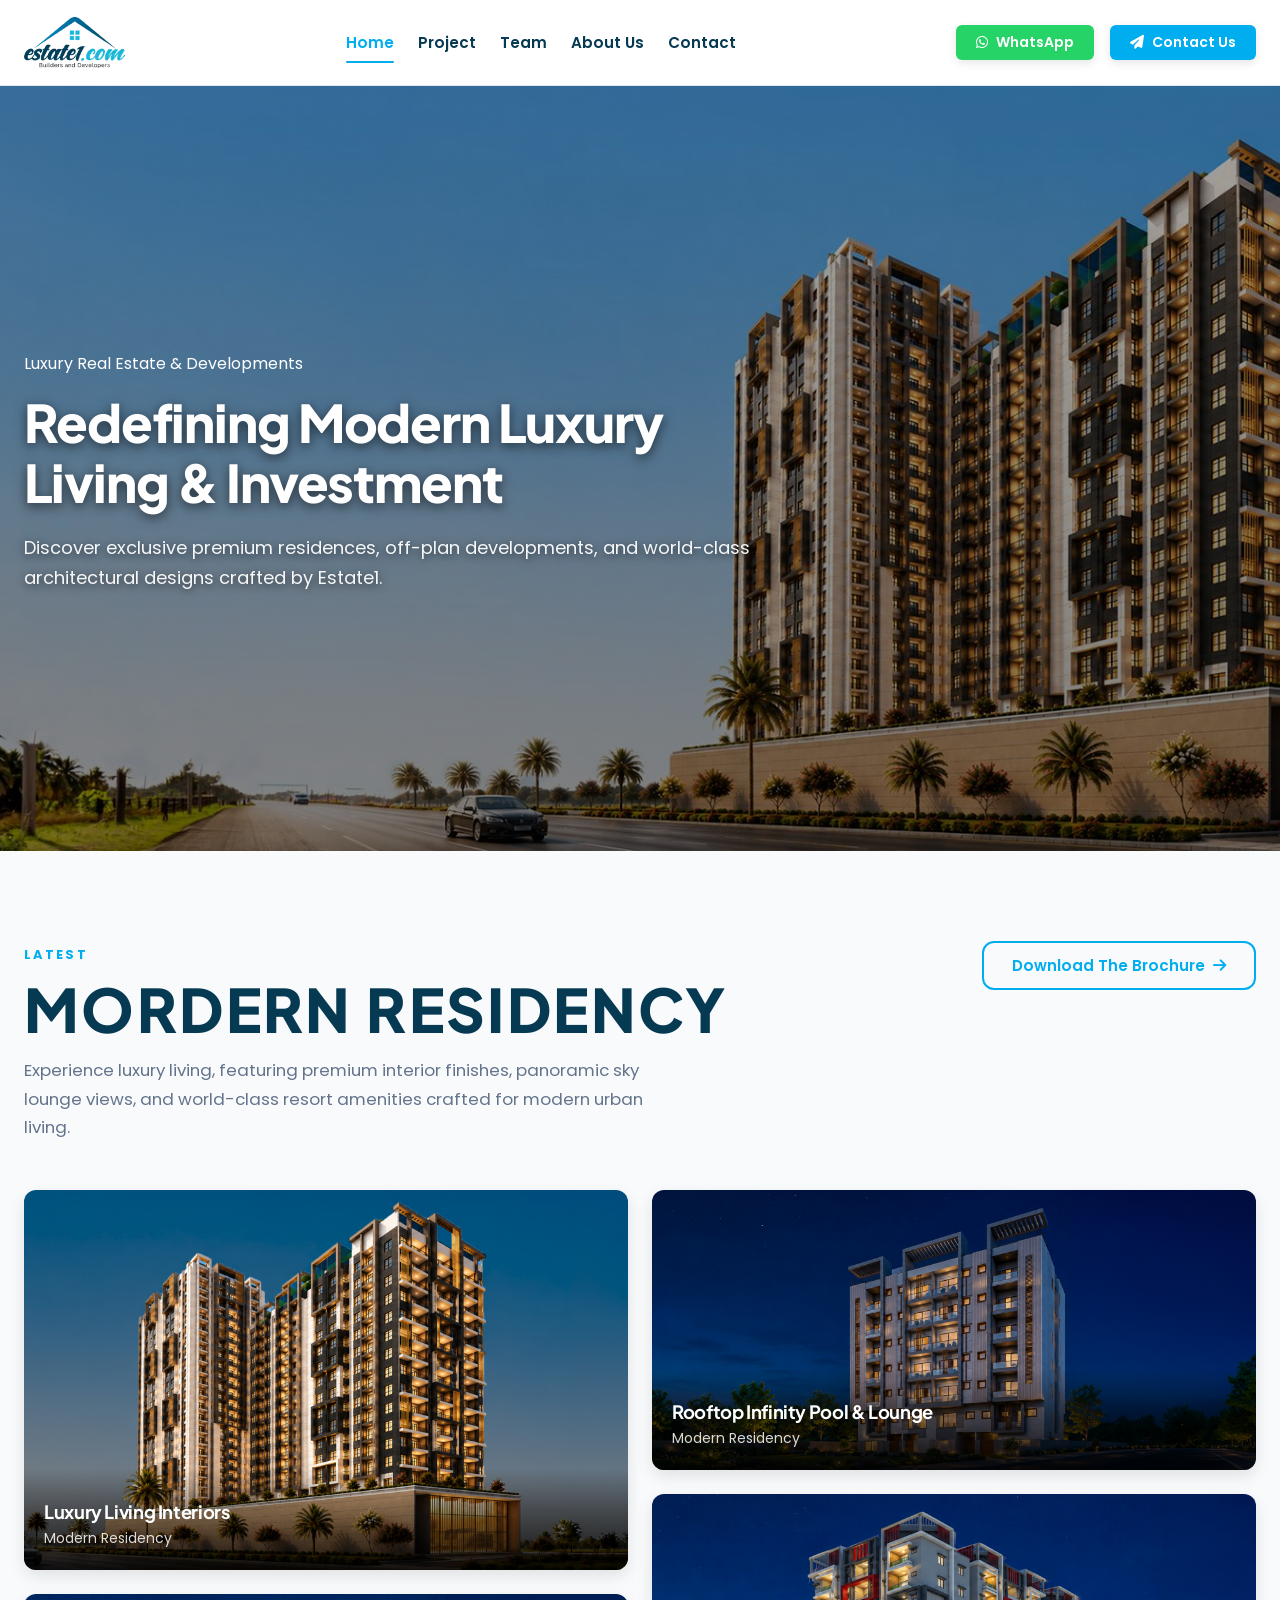
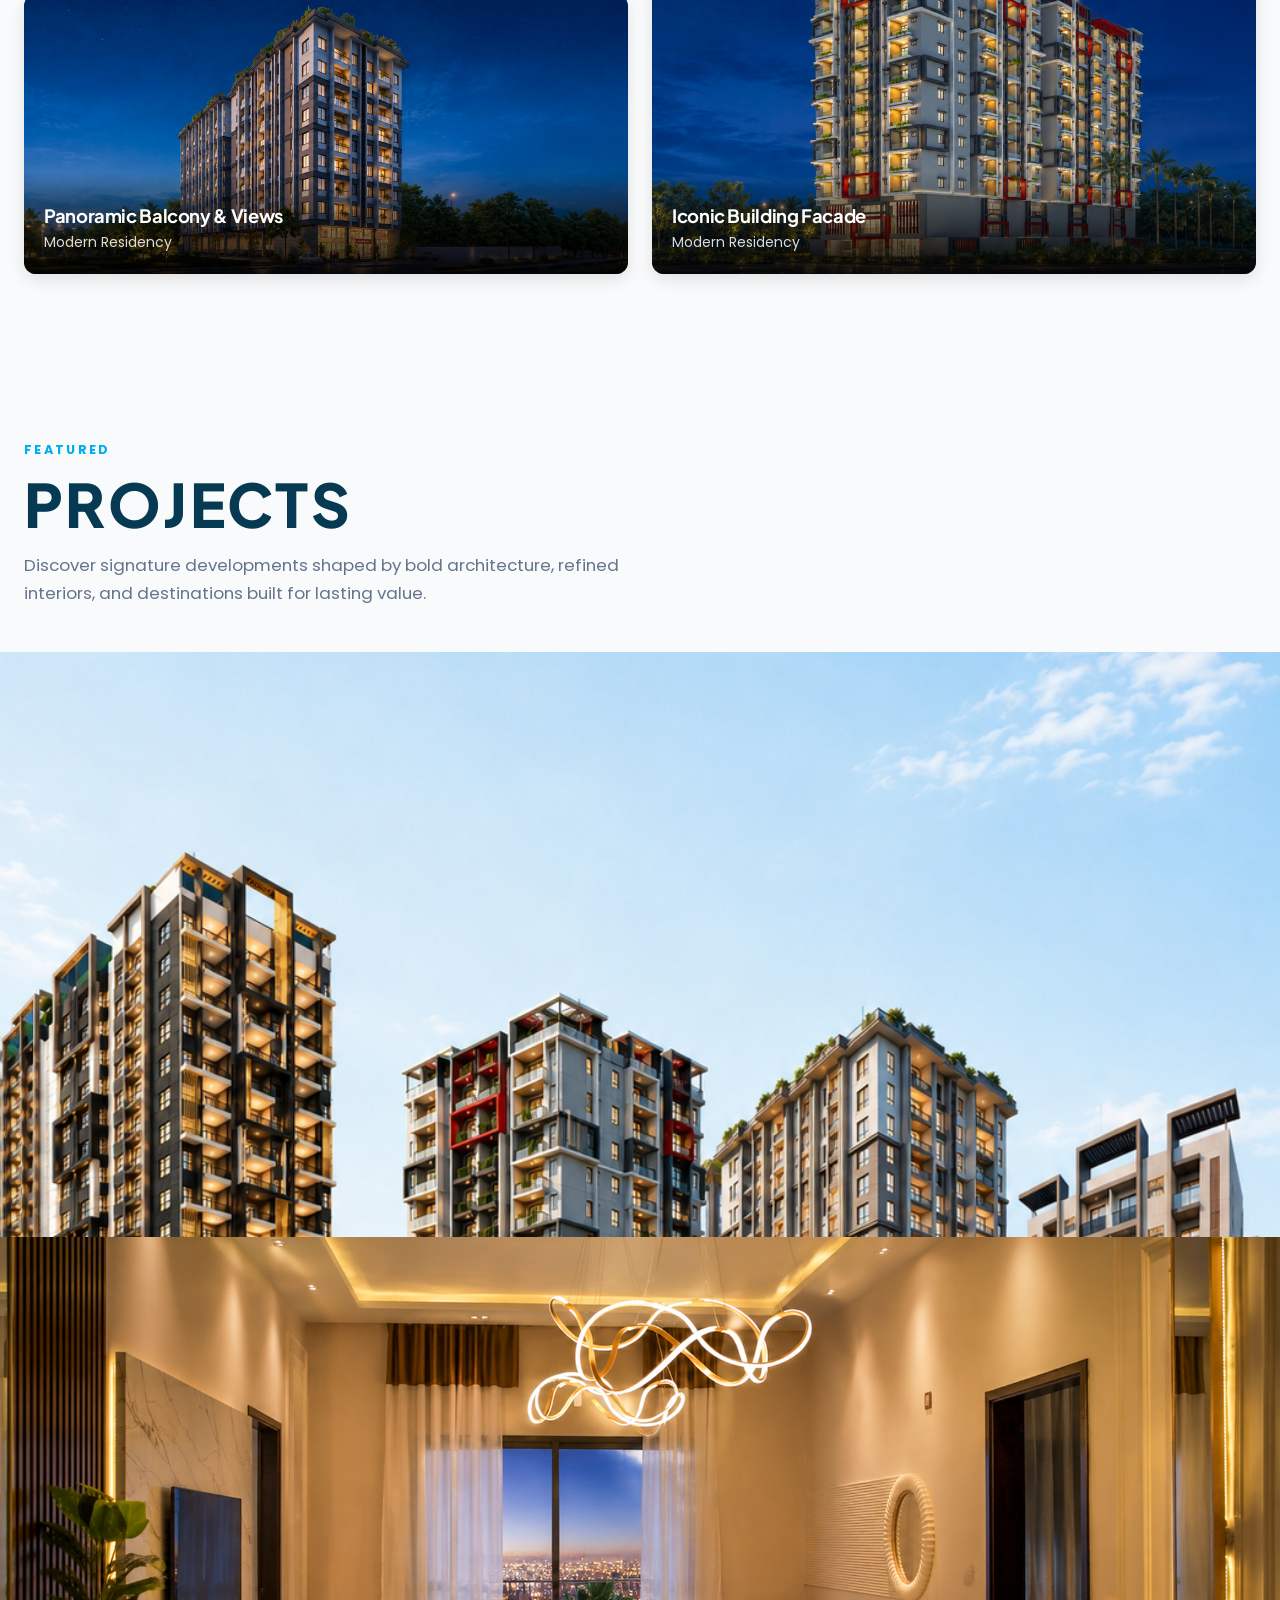
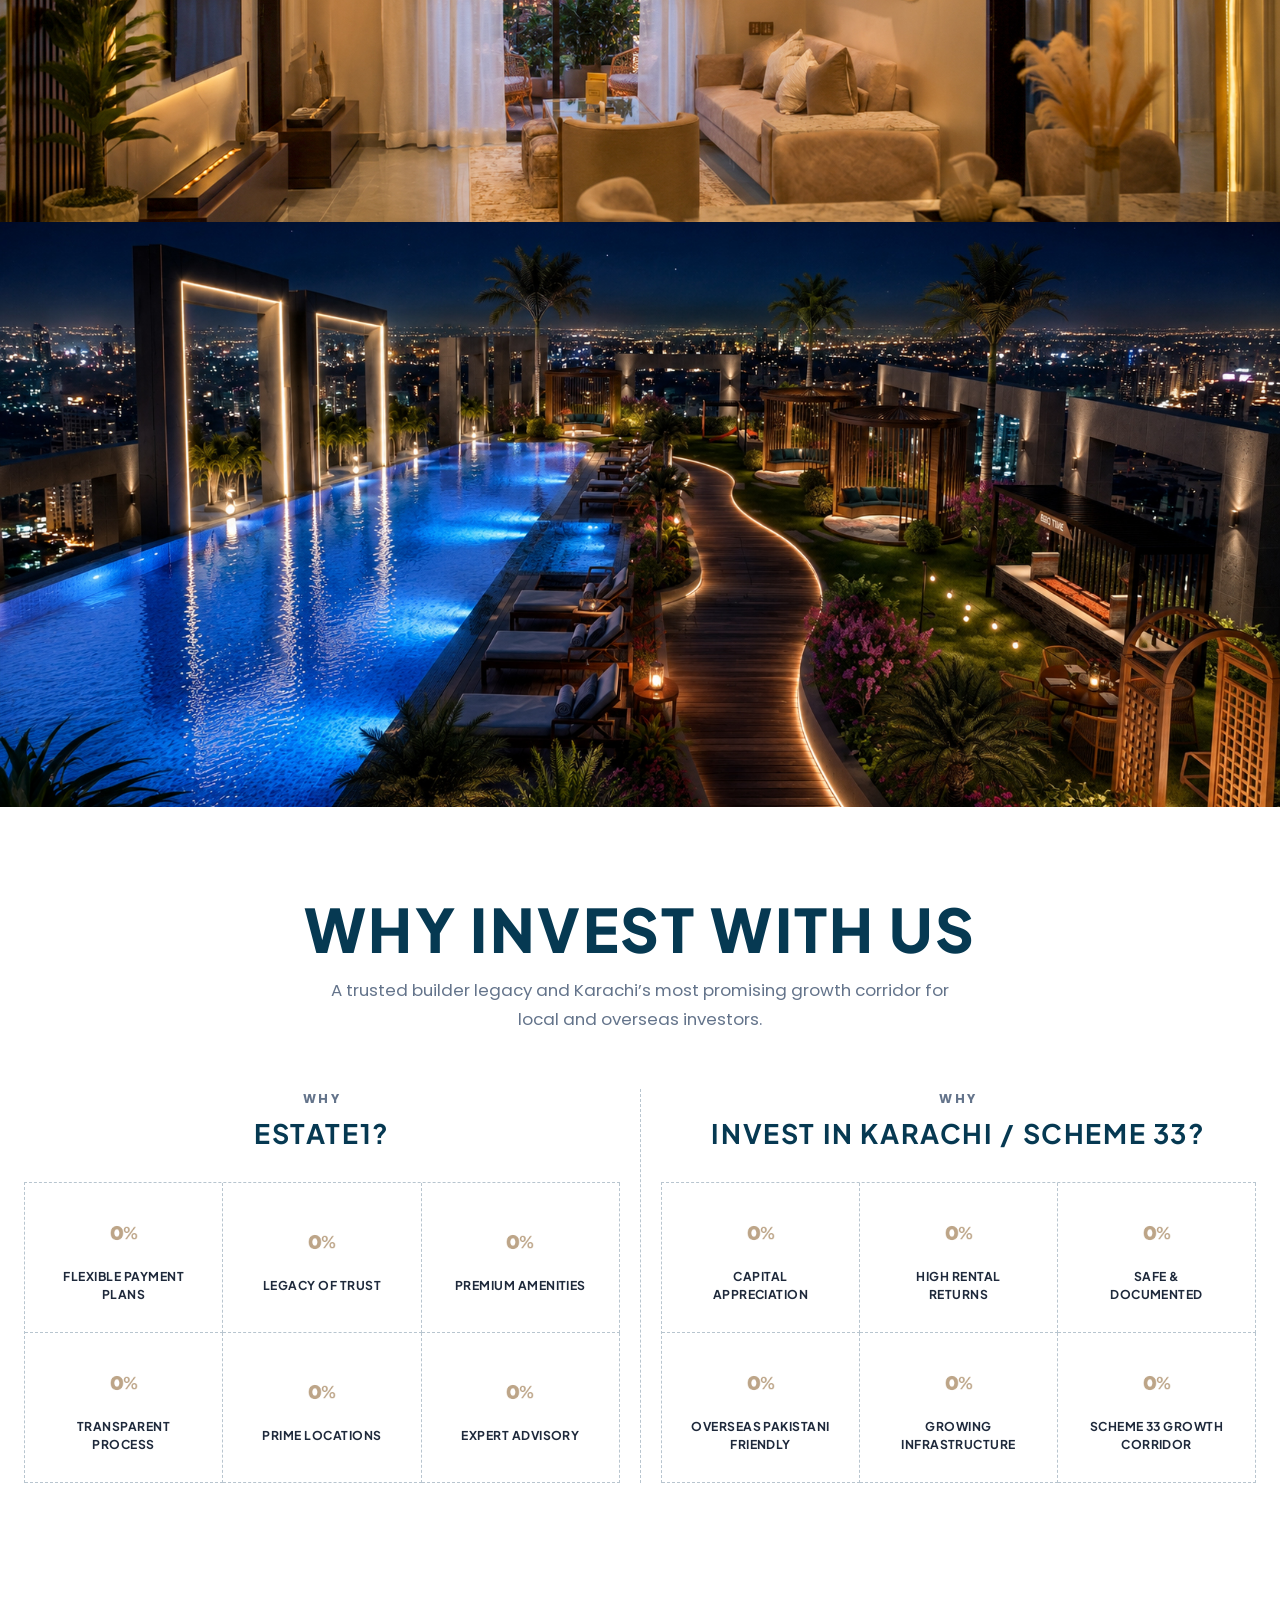
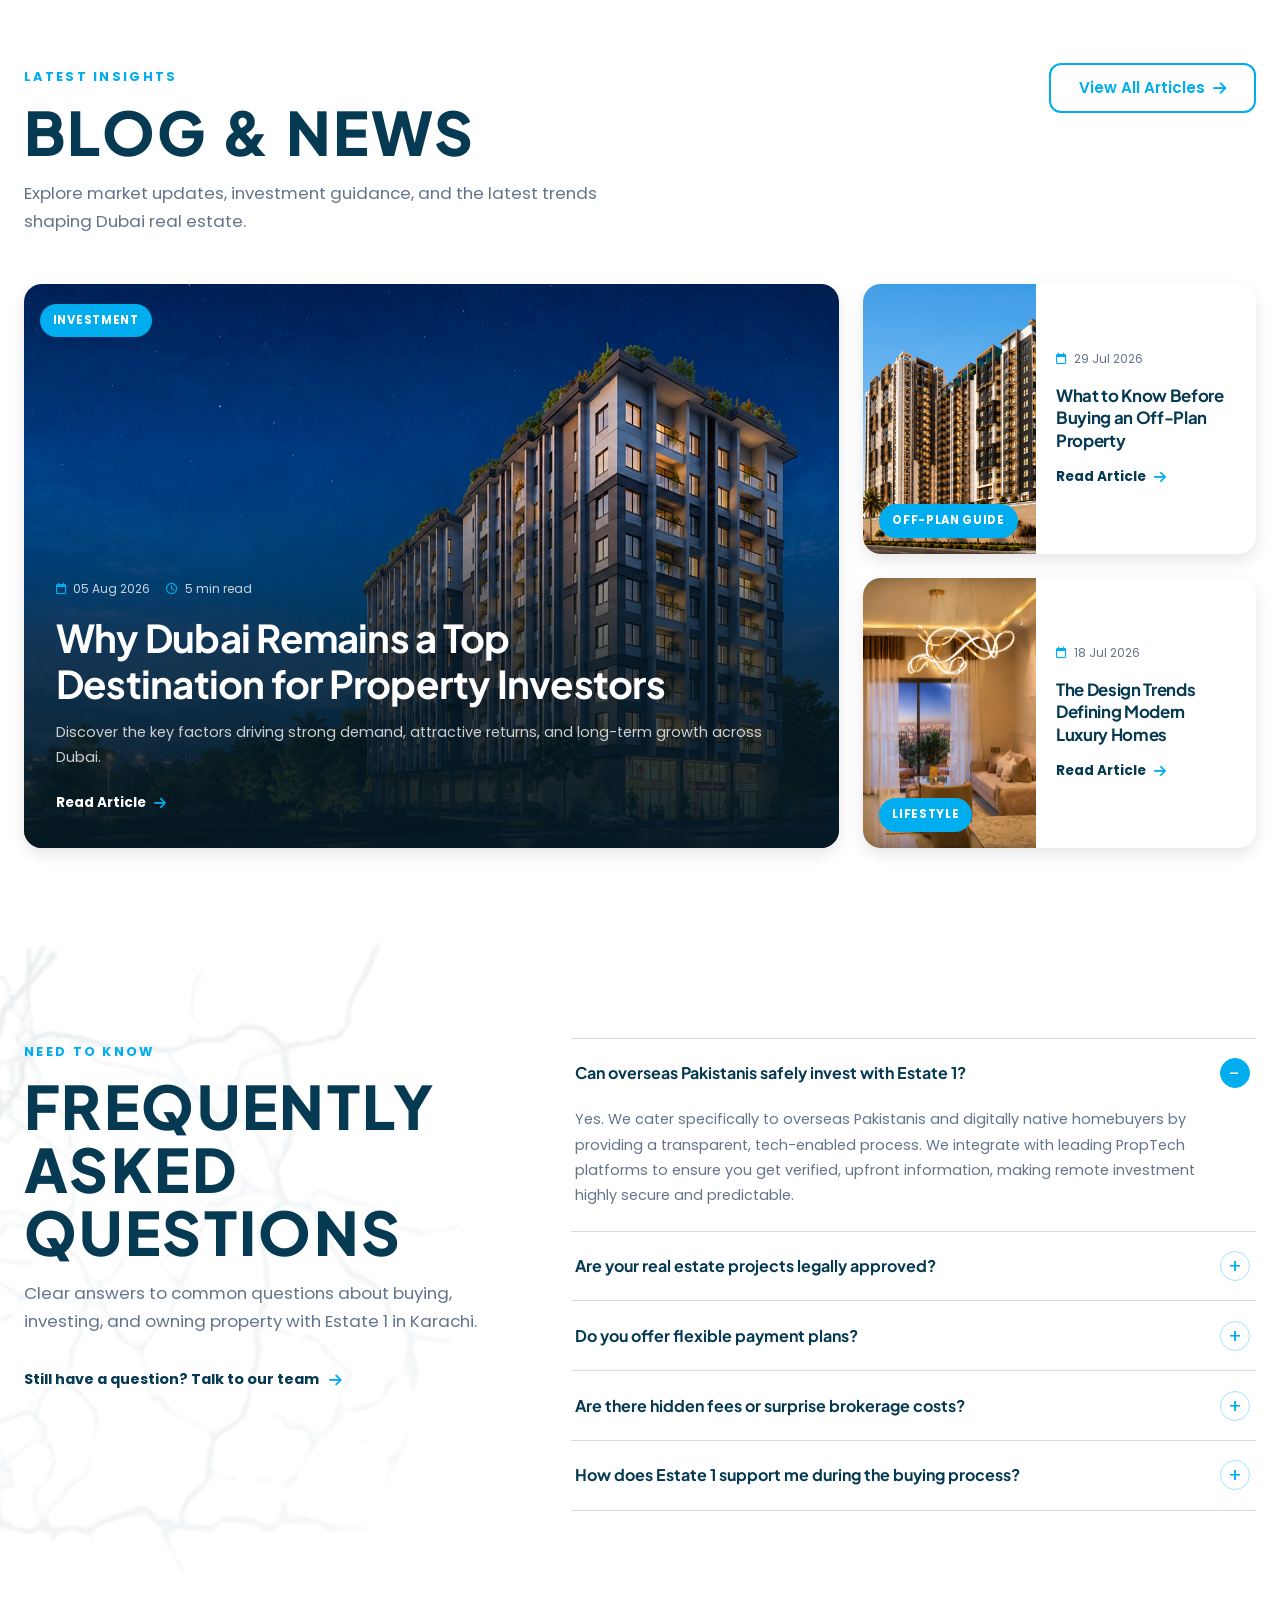
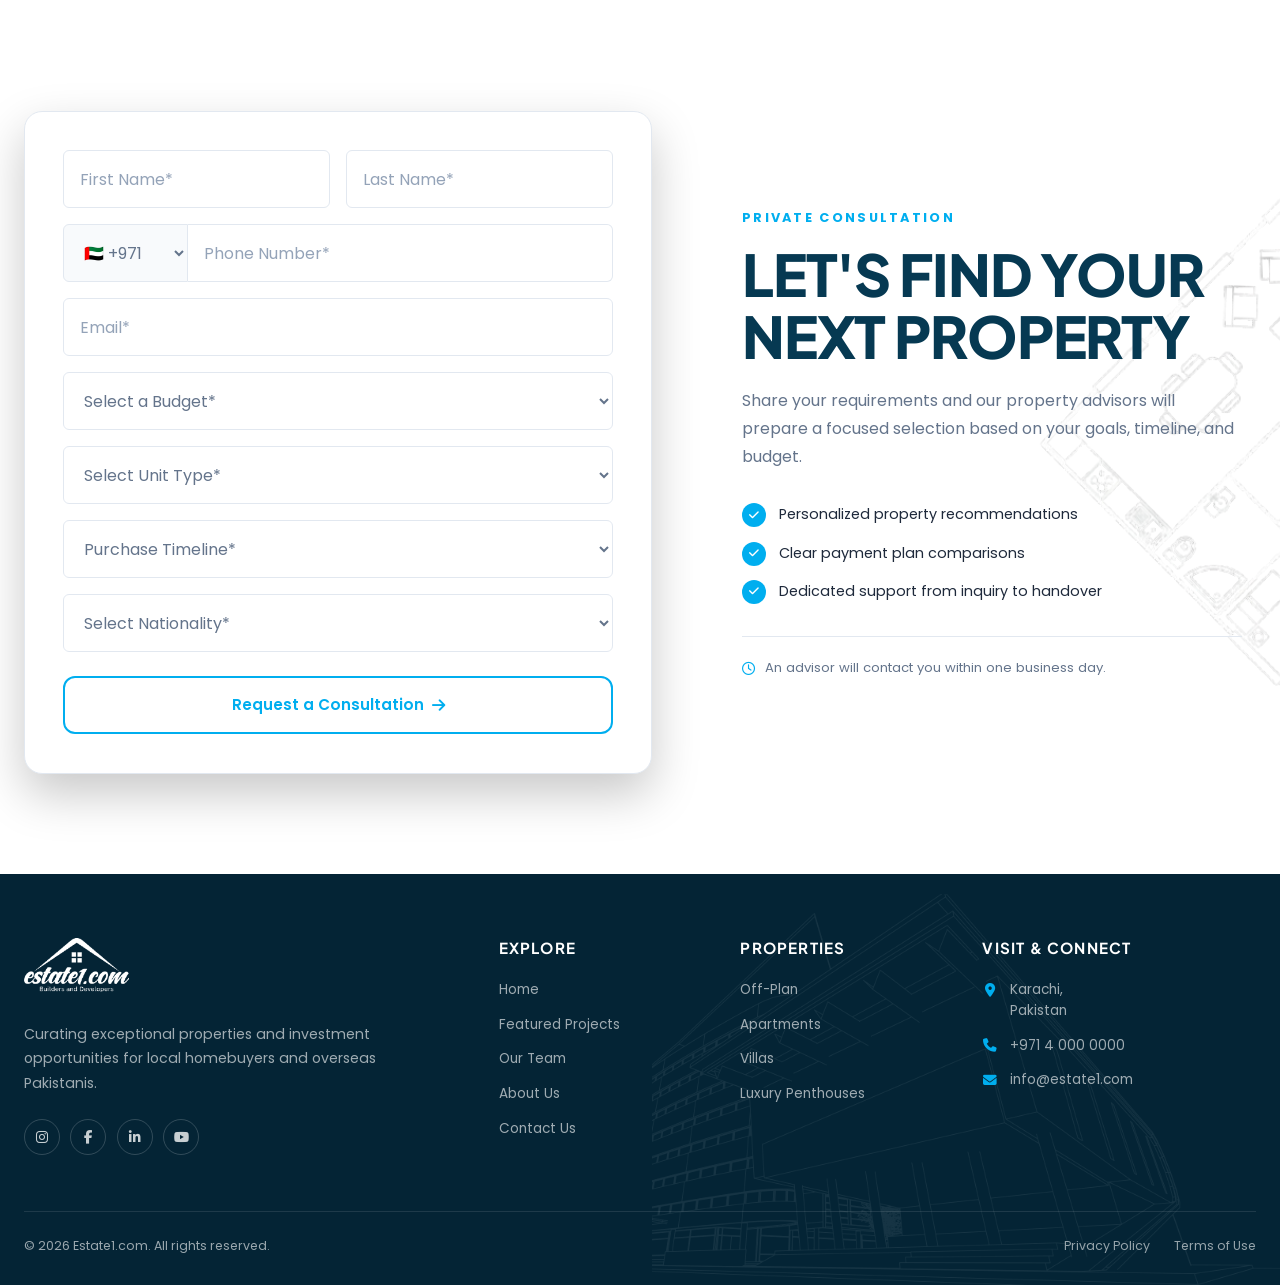
==== commit 6887c7a1: "Add team page, Karachi content updates, FAQ accordion, and site-wide nav links. Co-authored-by: Curs" ====
--- a/index.html
+++ b/index.html
@@ -43,7 +43,7 @@
           <div class="nav-links-wrapper">
             <a href="index.html" class="nav-link active">Home</a>
             <a href="index.html#projects" class="nav-link">Project</a>
-            <a href="#team" class="nav-link">Team</a>
+            <a href="team.html" class="nav-link">Team</a>
             <a href="about-us.html" class="nav-link">About Us</a>
             <a href="contact-us.html" class="nav-link">Contact</a>
           </div>
@@ -188,13 +188,13 @@
       </div>
     </section>
 
-    <!-- Why Estate1 & Why Invest in Dubai -->
+    <!-- Why Estate1 & Why Invest in Karachi / Scheme 33 -->
     <section class="investment-benefits-section" aria-labelledby="investmentBenefitsTitle">
       <div class="container">
         <div class="benefits-heading">
           <h2 id="investmentBenefitsTitle" class="featured-section-title">WHY INVEST WITH US</h2>
           <p class="featured-section-desc">
-            A trusted property partner and one of the world's most rewarding real estate destinations.
+            A trusted builder legacy and Karachi’s most promising growth corridor for local and overseas investors.
           </p>
         </div>
 
@@ -212,31 +212,23 @@
               </div>
               <div class="benefit-item">
                 <img src="image/interest.png" alt="" class="benefit-icon">
+                <h4>Legacy of Trust</h4>
+              </div>
+              <div class="benefit-item">
+                <img src="image/interest.png" alt="" class="benefit-icon">
+                <h4>Premium Amenities</h4>
+              </div>
+              <div class="benefit-item">
+                <img src="image/interest.png" alt="" class="benefit-icon">
+                <h4>Transparent Process</h4>
+              </div>
+              <div class="benefit-item">
+                <img src="image/interest.png" alt="" class="benefit-icon">
                 <h4>Prime Locations</h4>
               </div>
               <div class="benefit-item">
                 <img src="image/interest.png" alt="" class="benefit-icon">
-                <h4>Timely Handover</h4>
-              </div>
-              <div class="benefit-item">
-                <img src="image/interest.png" alt="" class="benefit-icon">
-                <h4>Premium Quality</h4>
-              </div>
-              <div class="benefit-item">
-                <img src="image/interest.png" alt="" class="benefit-icon">
-                <h4>Curated Portfolio</h4>
-              </div>
-              <div class="benefit-item">
-                <img src="image/interest.png" alt="" class="benefit-icon">
                 <h4>Expert Advisory</h4>
-              </div>
-              <div class="benefit-item">
-                <img src="image/interest.png" alt="" class="benefit-icon">
-                <h4>Transparent Process</h4>
-              </div>
-              <div class="benefit-item">
-                <img src="image/interest.png" alt="" class="benefit-icon">
-                <h4>After-Sales Support</h4>
               </div>
             </div>
           </div>
@@ -244,13 +236,13 @@
           <div class="benefits-column">
             <div class="benefits-column-heading">
               <span>Why</span>
-              <h3>INVEST IN DUBAI?</h3>
+              <h3>INVEST IN KARACHI / SCHEME 33?</h3>
             </div>
 
             <div class="benefits-grid">
               <div class="benefit-item">
                 <img src="image/interest.png" alt="" class="benefit-icon">
-                <h4>One of the Safest Cities</h4>
+                <h4>Capital Appreciation</h4>
               </div>
               <div class="benefit-item">
                 <img src="image/interest.png" alt="" class="benefit-icon">
@@ -258,27 +250,19 @@
               </div>
               <div class="benefit-item">
                 <img src="image/interest.png" alt="" class="benefit-icon">
-                <h4>Capital Appreciation</h4>
-              </div>
-              <div class="benefit-item">
-                <img src="image/interest.png" alt="" class="benefit-icon">
-                <h4>Golden Visa Opportunity</h4>
-              </div>
-              <div class="benefit-item">
-                <img src="image/interest.png" alt="" class="benefit-icon">
-                <h4>Freehold Ownership</h4>
-              </div>
-              <div class="benefit-item">
-                <img src="image/interest.png" alt="" class="benefit-icon">
-                <h4>Tax-Friendly Income</h4>
-              </div>
-              <div class="benefit-item">
-                <img src="image/interest.png" alt="" class="benefit-icon">
-                <h4>World-Class Infrastructure</h4>
-              </div>
-              <div class="benefit-item">
-                <img src="image/interest.png" alt="" class="benefit-icon">
-                <h4>Global Connectivity</h4>
+                <h4>Safe &amp; Documented</h4>
+              </div>
+              <div class="benefit-item">
+                <img src="image/interest.png" alt="" class="benefit-icon">
+                <h4>Overseas Pakistani Friendly</h4>
+              </div>
+              <div class="benefit-item">
+                <img src="image/interest.png" alt="" class="benefit-icon">
+                <h4>Growing Infrastructure</h4>
+              </div>
+              <div class="benefit-item">
+                <img src="image/interest.png" alt="" class="benefit-icon">
+                <h4>Scheme 33 Growth Corridor</h4>
               </div>
             </div>
           </div>
@@ -362,7 +346,7 @@
             <span class="featured-section-label">Need to Know</span>
             <h2 id="faqSectionTitle" class="featured-section-title">FREQUENTLY ASKED QUESTIONS</h2>
             <p class="featured-section-desc">
-              Clear answers to common questions about buying, investing, and owning property in Dubai.
+              Clear answers to common questions about buying, investing, and owning property with Estate 1 in Karachi.
             </p>
             <a href="#contact" class="faq-contact-link">
               Still have a question? Talk to our team
@@ -371,38 +355,38 @@
           </div>
 
           <div class="faq-list">
-            <details class="faq-item" open>
-              <summary>Can foreigners buy property in Dubai?</summary>
+            <details class="faq-item" name="faq" open>
+              <summary>Can overseas Pakistanis safely invest with Estate 1?</summary>
               <div class="faq-answer">
-                <p>Yes. Foreign nationals can purchase freehold property in designated areas across Dubai with full ownership rights.</p>
+                <p>Yes. We cater specifically to overseas Pakistanis and digitally native homebuyers by providing a transparent, tech-enabled process. We integrate with leading PropTech platforms to ensure you get verified, upfront information, making remote investment highly secure and predictable.</p>
               </div>
             </details>
 
-            <details class="faq-item">
-              <summary>What is an off-plan property?</summary>
+            <details class="faq-item" name="faq">
+              <summary>Are your real estate projects legally approved?</summary>
               <div class="faq-answer">
-                <p>An off-plan property is purchased before construction is completed, often with flexible payment plans and attractive launch pricing.</p>
+                <p>Absolutely. Estate 1 Holdings is a formally recognized and active member of the Association of Builders and Developers of Pakistan (ABAD). We ensure all our projects, including our flagship developments, have complete lease documentation and full legal compliance, giving buyers complete peace of mind.</p>
               </div>
             </details>
 
-            <details class="faq-item">
-              <summary>What additional costs should a buyer expect?</summary>
+            <details class="faq-item" name="faq">
+              <summary>Do you offer flexible payment plans?</summary>
               <div class="faq-answer">
-                <p>Typical costs may include the Dubai Land Department fee, registration charges, agency fees, and applicable mortgage expenses.</p>
+                <p>Yes. We understand the current economic environment and structure builder-backed financing to help buyers. For our flagship project, City Comfort, we offer a highly accessible 4.5-year (54-month) easy installment plan, allowing you to secure a luxury asset with manageable payments.</p>
               </div>
             </details>
 
-            <details class="faq-item">
-              <summary>Can a property investment qualify me for a UAE residency visa?</summary>
+            <details class="faq-item" name="faq">
+              <summary>Are there hidden fees or surprise brokerage costs?</summary>
               <div class="faq-answer">
-                <p>Eligible property investments can qualify for residency options, subject to the current investment threshold and government requirements.</p>
+                <p>No. Estate 1 was built on a philosophy of transparent transacting. We guarantee honest, unmanipulated pricing and upfront information about hyper-local metrics so you never encounter the hidden costs typical of unregulated brokers.</p>
               </div>
             </details>
 
-            <details class="faq-item">
-              <summary>How does Estate1 support me during the buying process?</summary>
+            <details class="faq-item" name="faq">
+              <summary>How does Estate 1 support me during the buying process?</summary>
               <div class="faq-answer">
-                <p>Our team assists with project selection, market comparisons, documentation, negotiations, and after-sales support through every stage.</p>
+                <p>We design the property buying journey to be a "calm" experience. Our team offers a structured, consultative approach that includes smart search discovery, side-by-side comparative analysis of properties, and pressure-free guidance from our vetted local agents.</p>
               </div>
             </details>
           </div>
@@ -540,11 +524,11 @@
     <div class="container">
       <div class="footer-main">
         <div class="footer-brand">
-          <a href="#home" class="footer-logo-link" aria-label="Estate1 home">
+          <a href="index.html" class="footer-logo-link" aria-label="Estate1 home">
             <img src="image/logo.webp" alt="Estate1 Logo" class="footer-logo">
           </a>
           <p>
-            Curating exceptional properties and investment opportunities across Dubai's most sought-after communities.
+            Curating exceptional properties and investment opportunities for local homebuyers and overseas Pakistanis.
           </p>
           <div class="footer-socials" aria-label="Social media links">
             <a href="#" aria-label="Instagram"><i class="fa-brands fa-instagram"></i></a>
@@ -557,20 +541,21 @@
         <div class="footer-column">
           <h3>Explore</h3>
           <ul>
-            <li><a href="#home">Home</a></li>
-            <li><a href="#projects">Featured Projects</a></li>
-            <li><a href="#latest-launch">Latest Launch</a></li>
-            <li><a href="#contact">Contact Us</a></li>
+            <li><a href="index.html">Home</a></li>
+            <li><a href="index.html#projects">Featured Projects</a></li>
+            <li><a href="team.html">Our Team</a></li>
+            <li><a href="about-us.html">About Us</a></li>
+            <li><a href="contact-us.html">Contact Us</a></li>
           </ul>
         </div>
 
         <div class="footer-column">
           <h3>Properties</h3>
           <ul>
-            <li><a href="#projects">Off-Plan</a></li>
-            <li><a href="#projects">Apartments</a></li>
-            <li><a href="#projects">Villas</a></li>
-            <li><a href="#projects">Luxury Penthouses</a></li>
+            <li><a href="index.html#projects">Off-Plan</a></li>
+            <li><a href="index.html#projects">Apartments</a></li>
+            <li><a href="index.html#projects">Villas</a></li>
+            <li><a href="index.html#projects">Luxury Penthouses</a></li>
           </ul>
         </div>
 
@@ -579,7 +564,7 @@
           <ul>
             <li>
               <i class="fa-solid fa-location-dot"></i>
-              <span>Dubai Luxury Towers,<br>United Arab Emirates</span>
+              <span>Karachi,<br>Pakistan</span>
             </li>
             <li>
               <i class="fa-solid fa-phone"></i>
--- a/style.css
+++ b/style.css
@@ -927,19 +927,21 @@
 .benefits-column-heading h3 {
   margin-bottom: 0;
   color: var(--primary);
-  font-size: clamp(1.5rem, 2.4vw, 2.15rem);
+  font-size: clamp(1.25rem, 2.1vw, 1.85rem);
   font-weight: 700;
-  letter-spacing: 0.08em;
-}
-
-.benefits-grid {
+  letter-spacing: 0.06em;
+  line-height: 1.25;
+}
+
+.investment-benefits-section .benefits-grid {
   display: grid;
-  grid-template-columns: repeat(4, minmax(0, 1fr));
+  grid-template-columns: repeat(3, minmax(0, 1fr));
+  grid-template-rows: repeat(2, auto);
   border-top: 1px dashed #B8C5CF;
   border-left: 1px dashed #B8C5CF;
 }
 
-.benefit-item {
+.investment-benefits-section .benefit-item {
   min-height: 150px;
   display: flex;
   flex-direction: column;
@@ -961,7 +963,7 @@
 }
 
 .benefit-item h4 {
-  max-width: 120px;
+  max-width: 140px;
   margin-bottom: 0;
   color: var(--text-main);
   font-size: 0.76rem;
@@ -1007,11 +1009,12 @@
     margin-bottom: 2.75rem;
   }
 
-  .benefits-grid {
+  .investment-benefits-section .benefits-grid {
     grid-template-columns: repeat(2, minmax(0, 1fr));
-  }
-
-  .benefit-item {
+    grid-template-rows: auto;
+  }
+
+  .investment-benefits-section .benefit-item {
     min-height: 135px;
   }
 }
@@ -1355,7 +1358,7 @@
 }
 
 .faq-item[open] summary::after {
-  content: 'âˆ’';
+  content: '-';
   color: var(--text-white);
   background-color: var(--accent);
   border-color: var(--accent);
@@ -3023,3 +3026,431 @@
     justify-content: center;
   }
 }
+
+/* ------------------------------------------
+   TEAM PAGE — LEADERSHIP LETTERS & MEMBERS
+   ------------------------------------------ */
+.letter-section {
+  position: relative;
+  overflow: hidden;
+  padding: clamp(5rem, 9vw, 8rem) 0;
+}
+
+.letter-section--light {
+  background-color: #F7F8F8;
+}
+
+.letter-section--white {
+  background-color: var(--bg-surface);
+}
+
+.letter-section > .container {
+  position: relative;
+  z-index: 1;
+}
+
+.letter-panel {
+  position: relative;
+  z-index: 1;
+  display: grid;
+  grid-template-columns: minmax(260px, 0.9fr) minmax(0, 1.1fr);
+  gap: clamp(2rem, 5vw, 4.5rem);
+  align-items: end;
+}
+
+.letter-panel--flip {
+  grid-template-columns: minmax(0, 1.1fr) minmax(260px, 0.9fr);
+}
+
+.letter-panel--flip .letter-panel-media {
+  order: 2;
+}
+
+.letter-panel--flip .letter-panel-copy {
+  order: 1;
+}
+
+.letter-panel-media {
+  position: relative;
+  max-width: 380px;
+}
+
+.letter-panel-index {
+  position: absolute;
+  top: -0.55em;
+  left: -0.15em;
+  z-index: 2;
+  color: transparent;
+  -webkit-text-stroke: 1.5px rgba(0, 174, 239, 0.75);
+  font-family: var(--font-heading);
+  font-size: clamp(4.5rem, 8vw, 7rem);
+  font-weight: 700;
+  letter-spacing: -0.08em;
+  line-height: 1;
+  pointer-events: none;
+}
+
+.letter-portrait {
+  position: relative;
+  margin: 0;
+}
+
+.leadership-photo {
+  position: relative;
+  width: 100%;
+  aspect-ratio: 4 / 5;
+  overflow: hidden;
+  border-radius: 1.35rem 1.35rem 0.35rem 1.35rem;
+  background: linear-gradient(160deg, #0a4a68 0%, #032435 100%);
+  box-shadow: 18px 18px 0 rgba(6, 57, 82, 0.08);
+}
+
+.letter-panel--flip .leadership-photo {
+  border-radius: 1.35rem 1.35rem 1.35rem 0.35rem;
+  box-shadow: -18px 18px 0 rgba(6, 57, 82, 0.08);
+}
+
+.leadership-photo[data-initials]::before {
+  content: attr(data-initials);
+  position: absolute;
+  inset: 0;
+  z-index: 0;
+  display: grid;
+  place-items: center;
+  color: rgba(255, 255, 255, 0.85);
+  font-family: var(--font-heading);
+  font-size: clamp(3rem, 6vw, 4.5rem);
+  font-weight: 600;
+  letter-spacing: -0.04em;
+}
+
+.leadership-photo img {
+  position: absolute;
+  inset: 0;
+  z-index: 1;
+  width: 100%;
+  height: 100%;
+  object-fit: cover;
+  object-position: center 18%;
+  display: block;
+  transition: transform 0.7s ease;
+}
+
+.letter-portrait:hover .leadership-photo img {
+  transform: scale(1.04);
+}
+
+.leadership-photo img.is-hidden {
+  display: none;
+}
+
+.letter-portrait figcaption {
+  display: flex;
+  flex-wrap: wrap;
+  align-items: baseline;
+  gap: 0.55rem 1rem;
+  margin-top: 1.15rem;
+  padding-top: 0.9rem;
+  border-top: 2px solid var(--accent);
+}
+
+.letter-portrait figcaption strong {
+  color: var(--primary);
+  font-family: var(--font-heading);
+  font-size: 1.2rem;
+  font-weight: 700;
+  letter-spacing: -0.02em;
+}
+
+.letter-portrait figcaption span {
+  color: var(--text-muted);
+  font-size: 0.78rem;
+  font-weight: 600;
+  letter-spacing: 0.14em;
+  text-transform: uppercase;
+}
+
+.letter-panel-copy {
+  position: relative;
+  padding: clamp(1rem, 2vw, 1.5rem) 0;
+}
+
+.letter-panel--flip .letter-panel-copy {
+  text-align: right;
+}
+
+.letter-panel-label {
+  display: inline-block;
+  margin-bottom: 1rem;
+  color: var(--accent);
+  font-size: 0.72rem;
+  font-weight: 700;
+  letter-spacing: 0.18em;
+  text-transform: uppercase;
+}
+
+.letter-panel-copy h2 {
+  max-width: 16ch;
+  margin-bottom: 1.4rem;
+  color: var(--primary);
+  font-size: clamp(2rem, 4vw, 3.1rem);
+  font-weight: 500;
+  letter-spacing: -0.04em;
+  line-height: 1.12;
+}
+
+.letter-panel--flip .letter-panel-copy h2 {
+  margin-left: auto;
+}
+
+.letter-panel-copy blockquote {
+  position: relative;
+  max-width: 560px;
+  margin: 0;
+  color: var(--text-muted);
+  font-size: 0.98rem;
+  line-height: 1.9;
+  quotes: none;
+}
+
+.letter-panel--flip .letter-panel-copy blockquote {
+  margin-left: auto;
+}
+
+.letter-panel-copy blockquote + blockquote {
+  margin-top: 1.1rem;
+}
+
+.letter-panel-copy blockquote::before {
+  content: '“';
+  position: absolute;
+  top: -0.55em;
+  left: -0.35em;
+  color: rgba(0, 174, 239, 0.22);
+  font-family: var(--font-heading);
+  font-size: 4.5rem;
+  font-weight: 700;
+  line-height: 1;
+  pointer-events: none;
+}
+
+.letter-panel--flip .letter-panel-copy blockquote::before {
+  left: auto;
+  right: -0.15em;
+  content: '”';
+}
+
+.team-members-section {
+  position: relative;
+  overflow: hidden;
+  padding: clamp(5rem, 9vw, 8rem) 0;
+  background-color: #F7F8F8;
+}
+
+.team-members-section::before {
+  content: 'TEAM';
+  position: absolute;
+  top: -0.1em;
+  left: 50%;
+  color: transparent;
+  -webkit-text-stroke: 1px rgba(6, 57, 82, 0.07);
+  font-family: var(--font-heading);
+  font-size: clamp(8rem, 22vw, 18rem);
+  font-weight: 800;
+  letter-spacing: -0.07em;
+  line-height: 1;
+  transform: translateX(-50%);
+  pointer-events: none;
+  user-select: none;
+}
+
+.team-members-heading {
+  position: relative;
+  z-index: 1;
+  margin: 0 auto clamp(3rem, 6vw, 4.5rem);
+  text-align: center;
+}
+
+.team-members-heading > span {
+  display: inline-block;
+  margin-bottom: 0.85rem;
+  color: var(--accent);
+  font-size: 0.72rem;
+  font-weight: 700;
+  letter-spacing: 0.18em;
+  text-transform: uppercase;
+}
+
+.team-members-heading h2 {
+  margin: 0;
+  color: var(--primary);
+  font-size: clamp(2.4rem, 5.5vw, 4.25rem);
+  font-weight: 500;
+  letter-spacing: -0.045em;
+  line-height: 1.05;
+}
+
+.team-members-rail {
+  position: relative;
+  z-index: 1;
+  display: grid;
+  grid-template-columns: repeat(2, minmax(0, 380px));
+  justify-content: center;
+  gap: clamp(1.75rem, 4vw, 2.75rem);
+}
+
+.team-person {
+  margin: 0;
+  width: 100%;
+}
+
+.team-person figure {
+  position: relative;
+  margin: 0;
+  overflow: hidden;
+  border-radius: 1.5rem 1.5rem 0.4rem 1.5rem;
+  background-color: #0b3042;
+  box-shadow: 0 16px 36px rgba(0, 0, 0, 0.35);
+  transition: transform 0.45s ease, box-shadow 0.45s ease;
+}
+
+.team-person:hover figure {
+  transform: translateY(-8px);
+  box-shadow: 0 24px 48px rgba(0, 0, 0, 0.45);
+}
+
+.team-person-index {
+  position: absolute;
+  top: 1rem;
+  left: 1rem;
+  z-index: 3;
+  color: transparent;
+  -webkit-text-stroke: 1.5px rgba(255, 255, 255, 0.75);
+  font-family: var(--font-heading);
+  font-size: clamp(2.4rem, 4vw, 3.25rem);
+  font-weight: 700;
+  letter-spacing: -0.06em;
+  line-height: 1;
+  pointer-events: none;
+}
+
+.team-person-photo {
+  position: relative;
+  overflow: hidden;
+}
+
+.team-person-photo::after {
+  content: '';
+  position: absolute;
+  inset: 0;
+  z-index: 1;
+  background:
+  linear-gradient(180deg, rgba(3, 36, 53, 0.08) 0%, transparent 35%, rgb(26 26 26) 100%);
+  pointer-events: none;
+}
+
+.team-person img {
+  width: 100%;
+  aspect-ratio: 3 / 4;
+  object-fit: cover;
+  object-position: center top;
+  display: block;
+  transition: transform 0.7s ease;
+}
+
+.team-person:hover img {
+  transform: scale(1.06);
+}
+
+.team-person figcaption {
+  position: absolute;
+  left: 0;
+  right: 0;
+  bottom: 0;
+  z-index: 2;
+  padding: 1.5rem 1.4rem 1.45rem;
+}
+
+.team-person figcaption::before {
+  content: '';
+  display: block;
+  width: 42px;
+  height: 2px;
+  margin-bottom: 0.85rem;
+  background-color: var(--accent);
+}
+
+.team-person h3 {
+  margin: 0 0 0.35rem;
+  color: var(--text-white);
+  font-size: clamp(1.35rem, 2.2vw, 1.7rem);
+  font-weight: 600;
+  letter-spacing: -0.02em;
+  line-height: 1.2;
+}
+
+.team-person p {
+  margin: 0;
+  color: rgba(255, 255, 255, 0.78);
+  font-size: 0.78rem;
+  font-weight: 600;
+  letter-spacing: 0.14em;
+  line-height: 1.5;
+  text-transform: uppercase;
+}
+
+@media (max-width: 900px) {
+  .letter-panel,
+  .letter-panel--flip {
+    grid-template-columns: 1fr;
+    max-width: 560px;
+    margin-left: auto;
+    margin-right: auto;
+    align-items: start;
+  }
+
+  .letter-panel--flip .letter-panel-media,
+  .letter-panel--flip .letter-panel-copy {
+    order: initial;
+  }
+
+  .letter-panel-media {
+    max-width: 320px;
+    margin: 0 auto;
+  }
+
+  .letter-panel-copy,
+  .letter-panel--flip .letter-panel-copy {
+    padding: 1.25rem 0 0;
+    text-align: left;
+  }
+
+  .letter-panel--flip .letter-panel-copy h2,
+  .letter-panel--flip .letter-panel-copy blockquote {
+    margin-left: 0;
+  }
+
+  .letter-panel--flip .letter-panel-copy blockquote::before {
+    left: -0.35em;
+    right: auto;
+    content: '“';
+  }
+
+  .letter-panel--flip .leadership-photo {
+    border-radius: 1.35rem 1.35rem 0.35rem 1.35rem;
+    box-shadow: 18px 18px 0 rgba(6, 57, 82, 0.08);
+  }
+}
+
+@media (max-width: 640px) {
+  .team-members-rail {
+    grid-template-columns: 1fr;
+    max-width: 320px;
+    margin: 0 auto;
+  }
+
+  .leadership-photo,
+  .letter-panel--flip .leadership-photo {
+    box-shadow: 12px 12px 0 rgba(6, 57, 82, 0.08);
+  }
+}
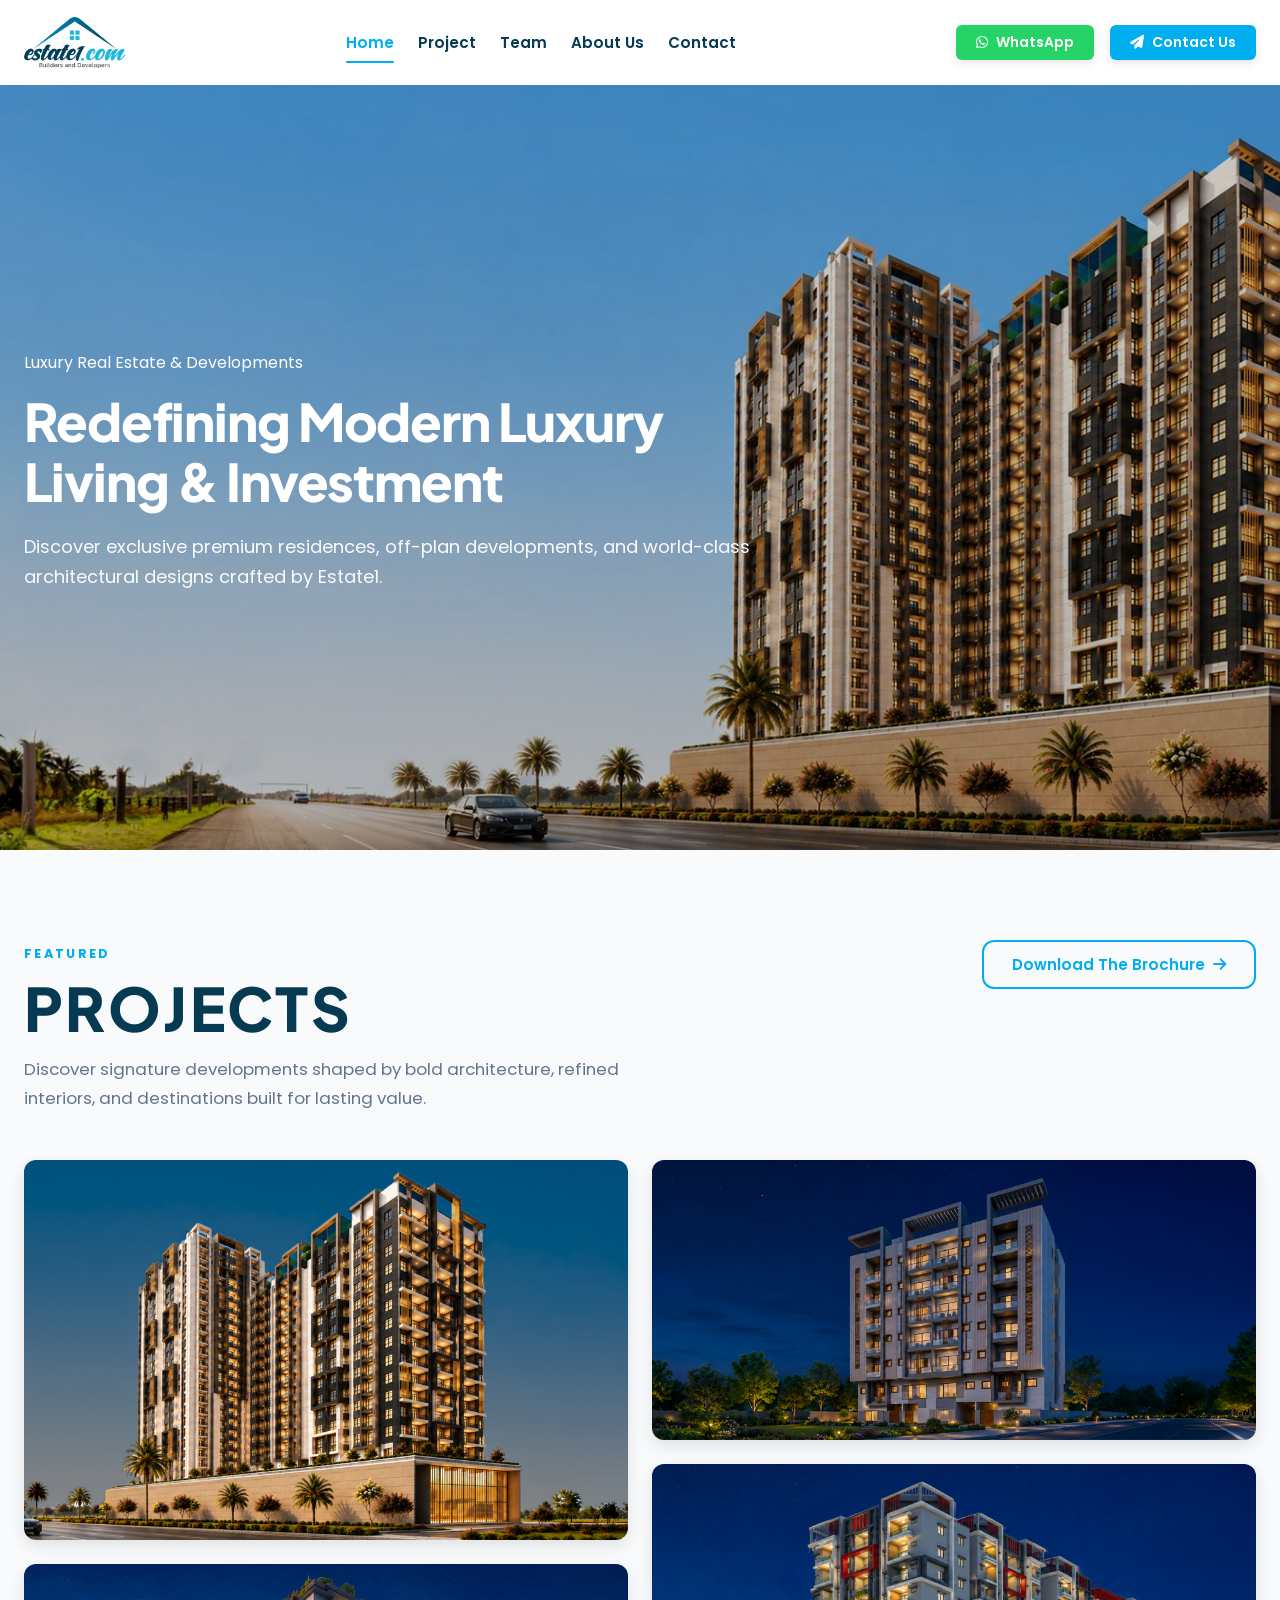
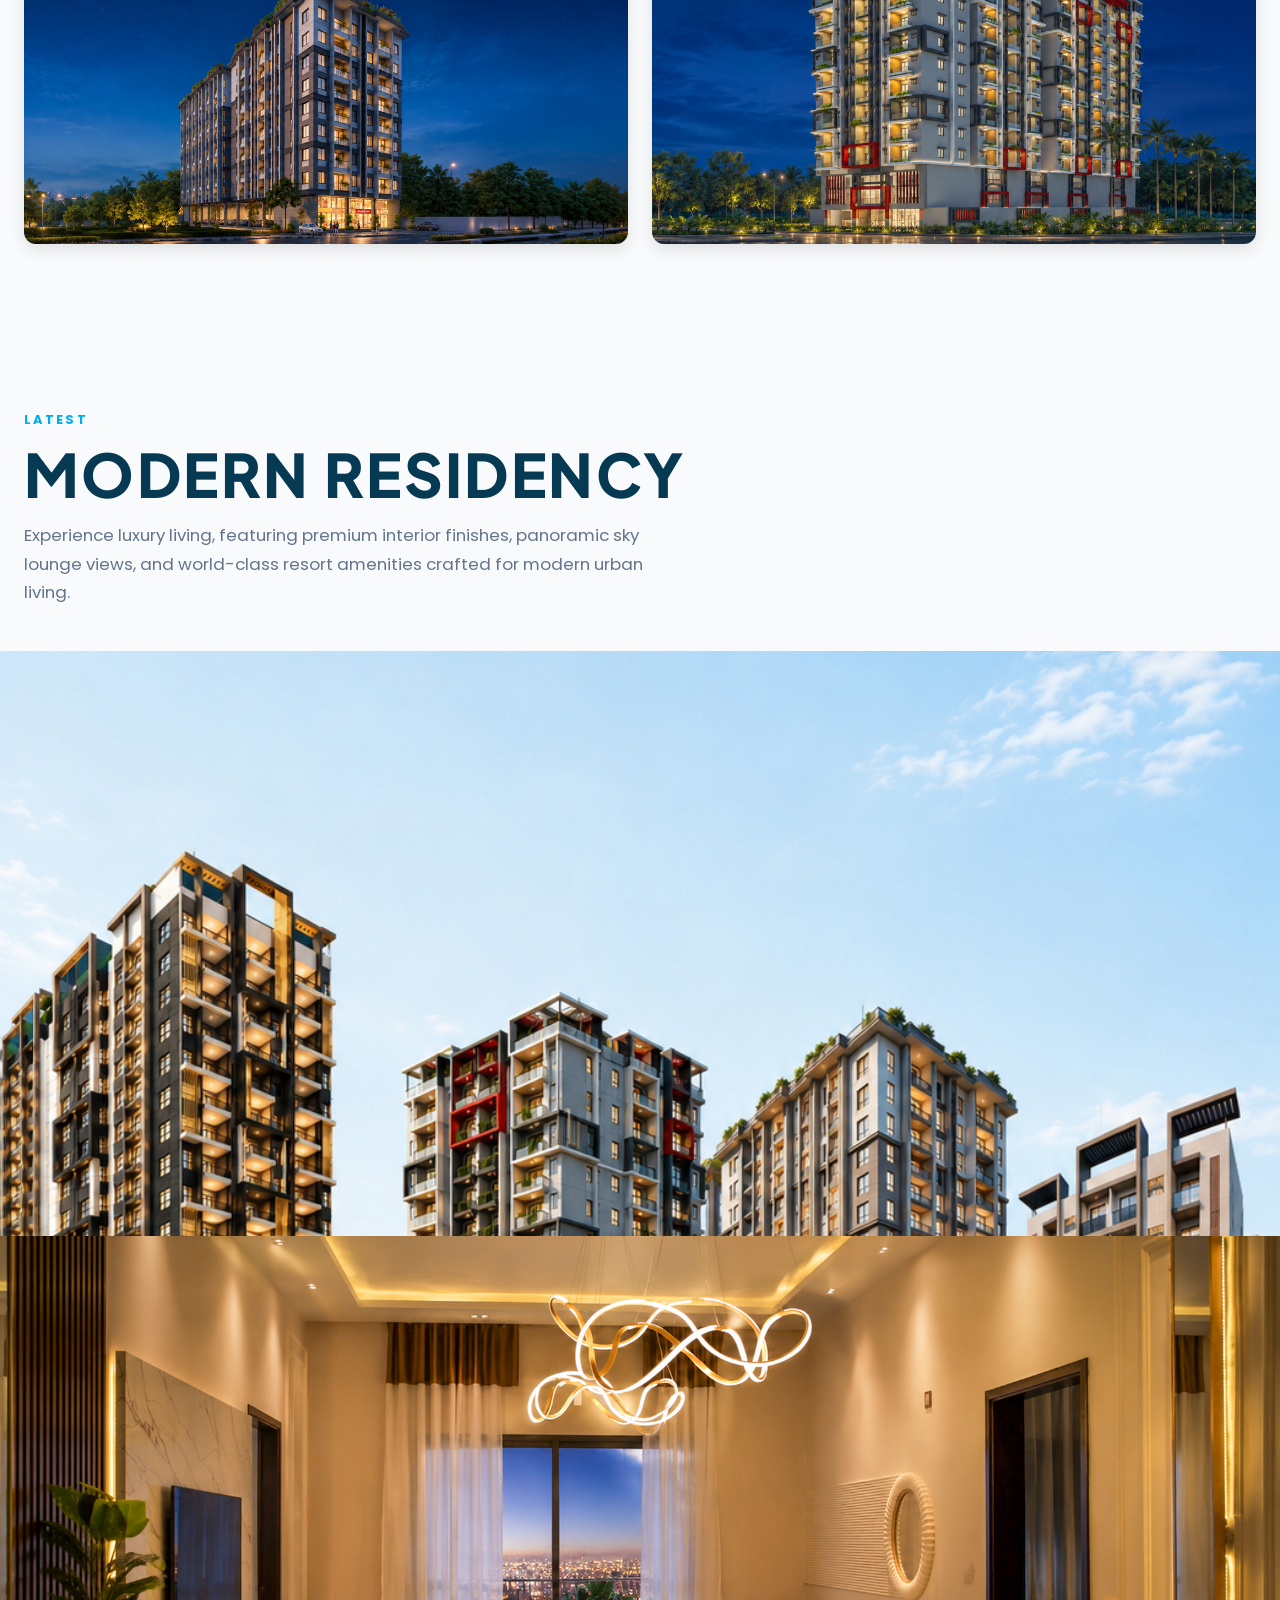
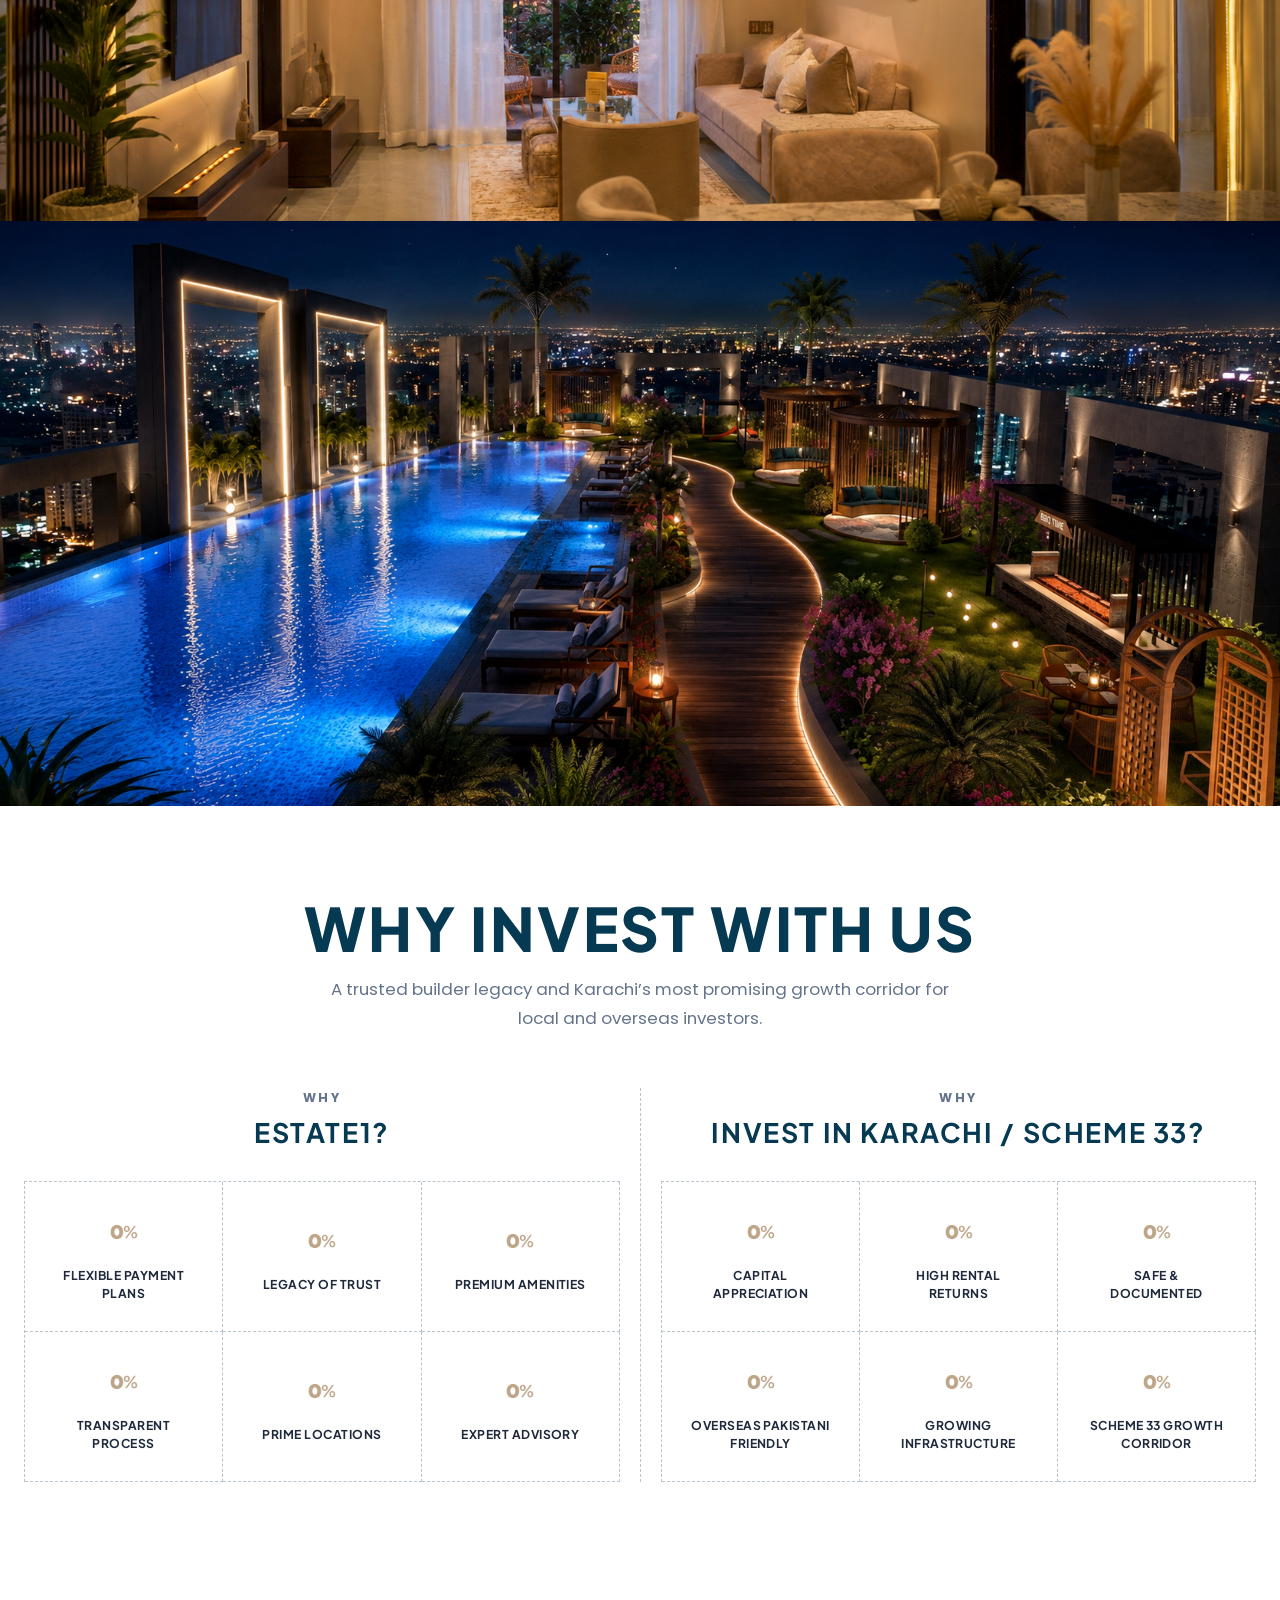
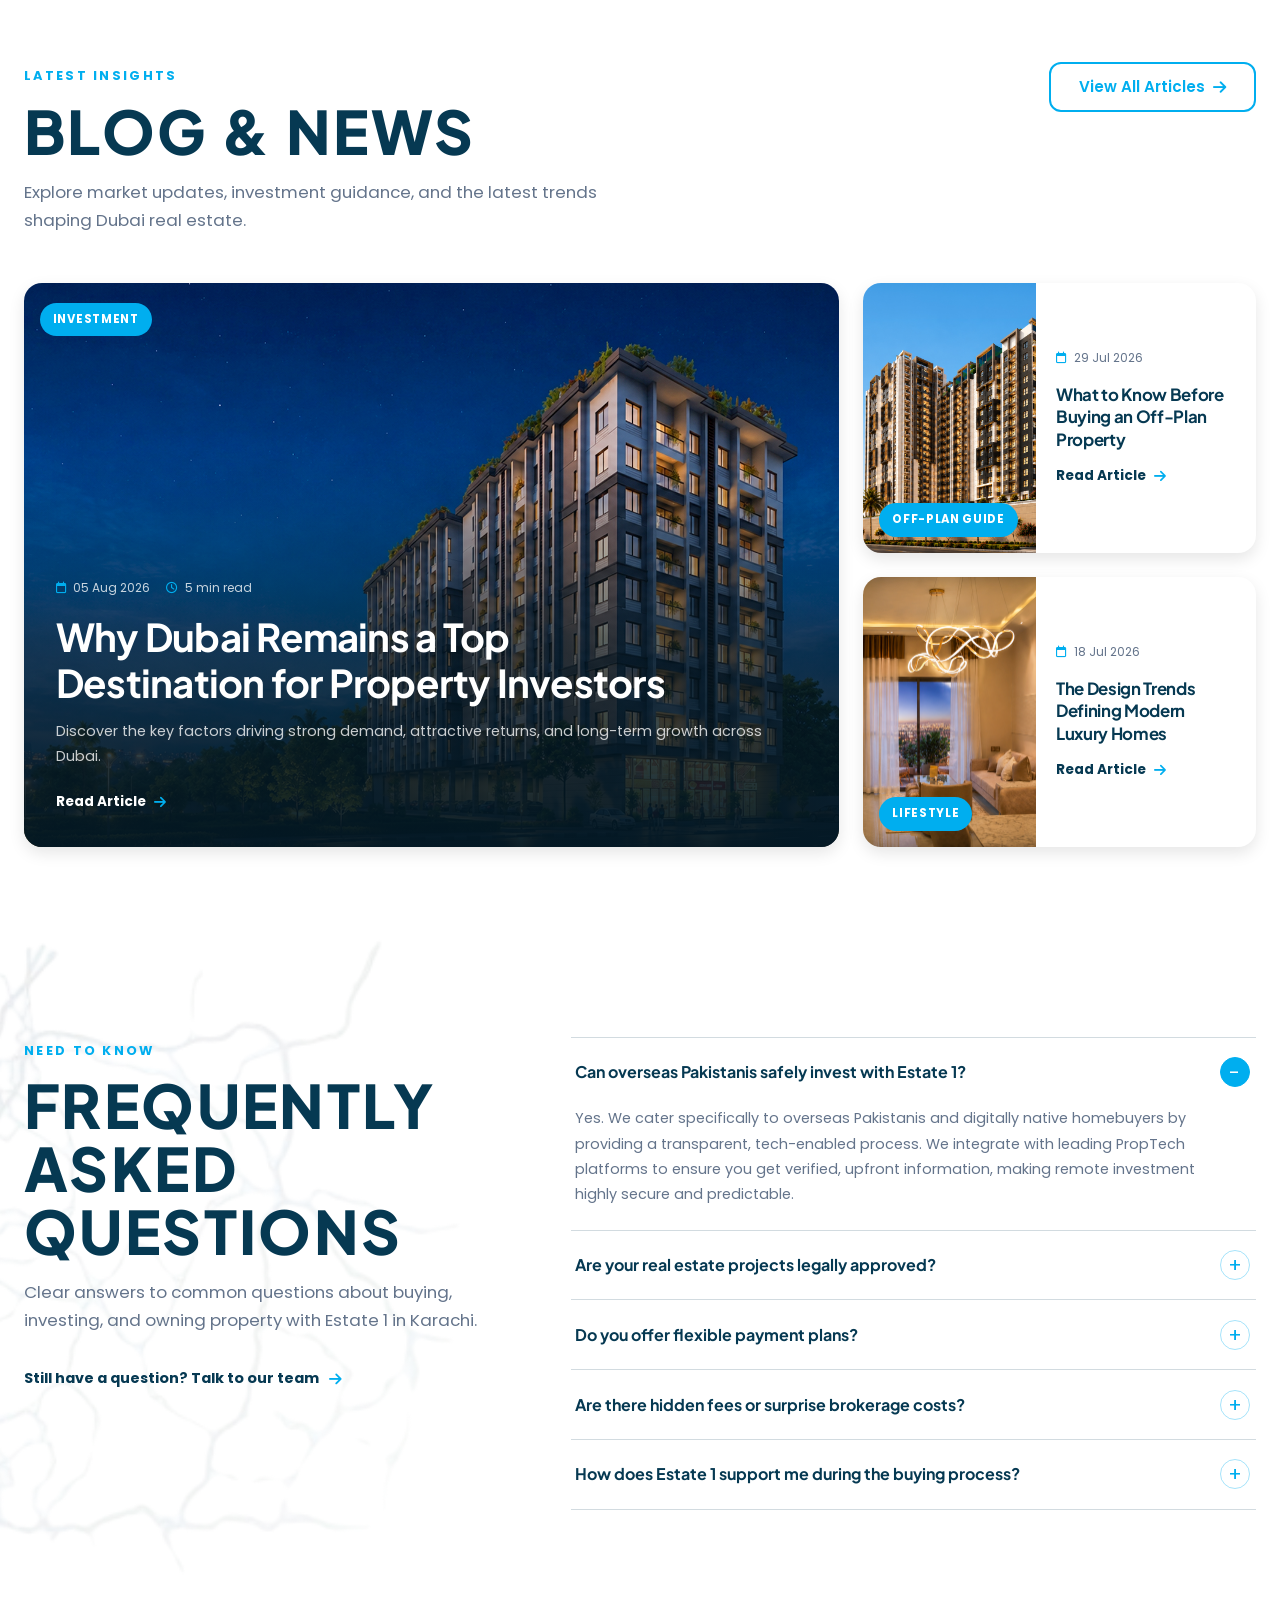
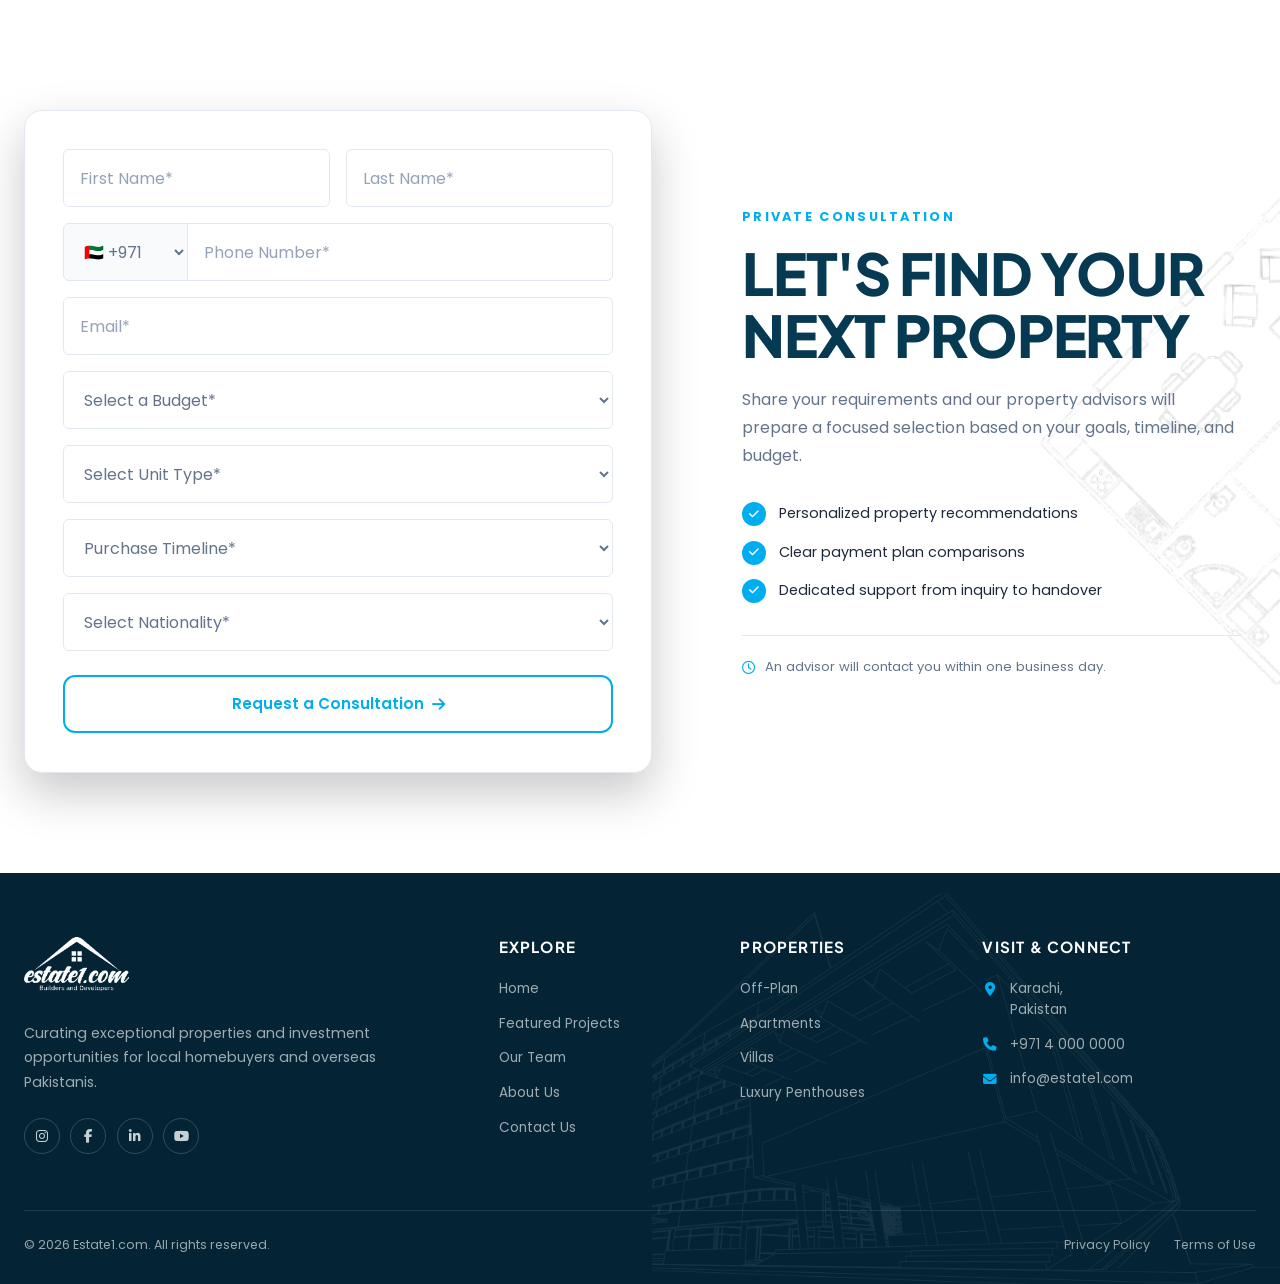
==== commit 7b6302b1: "Add projects page, homepage project cards, and site-wide text reveal animations. Co-authored-by: Cur" ====
--- a/index.html
+++ b/index.html
@@ -42,7 +42,7 @@
           <!-- Navigation Links -->
           <div class="nav-links-wrapper">
             <a href="index.html" class="nav-link active">Home</a>
-            <a href="index.html#projects" class="nav-link">Project</a>
+            <a href="projects.html" class="nav-link">Project</a>
             <a href="team.html" class="nav-link">Team</a>
             <a href="about-us.html" class="nav-link">About Us</a>
             <a href="contact-us.html" class="nav-link">Contact</a>
@@ -83,10 +83,10 @@
     <!-- Hero Section -->
     <section id="home" class="hero-section">
       <div class="container">
-        <div class="hero-content">
-          <span class="badge-tag">Luxury Real Estate & Developments</span>
-          <h1 class="hero-title">Redefining Modern Luxury Living & Investment</h1>
-          <p class="hero-description">
+        <div class="hero-content reveal-group">
+          <span class="badge-tag reveal">Luxury Real Estate & Developments</span>
+          <h1 class="hero-title reveal">Redefining Modern Luxury Living & Investment</h1>
+          <p class="hero-description reveal">
             Discover exclusive premium residences, off-plan developments, and world-class architectural designs crafted by Estate1.
           </p>
         </div>
@@ -97,15 +97,15 @@
     <section id="latest-launch" class="latest-launch-section">
       <div class="container">
         <!-- Section Header (Left Aligned & Premium Layout) -->
-        <div class="section-header text-left d-flex justify-between align-start flex-wrap gap-3" style="margin-bottom: 3rem;">
+        <div class="section-header text-left d-flex justify-between align-start flex-wrap gap-3 reveal-group" style="margin-bottom: 3rem;">
           <div style="max-width: 720px;">
-            <span class="featured-section-label">Latest</span>
-            <h2 class="featured-section-title">MORDERN RESIDENCY</h2>
-            <p class="featured-section-desc">
-              Experience luxury living, featuring premium interior finishes, panoramic sky lounge views, and world-class resort amenities crafted for modern urban living.
+            <span class="featured-section-label reveal">Featured</span>
+            <h2 class="featured-section-title reveal">PROJECTS</h2>
+            <p class="featured-section-desc reveal">
+              Discover signature developments shaped by bold architecture, refined interiors, and destinations built for lasting value.
             </p>
           </div>
-          <div>
+          <div class="reveal">
             <a href="#contact" class="btn btn-outline-accent">
               Download The Brochure <i class="fa-solid fa-arrow-right"></i>
             </a>
@@ -117,38 +117,38 @@
           
           <!-- Column 1 -->
           <div class="masonry-col">
-            <div class="masonry-item masonry-h-380">
-              <img src="image/1modernresidency.jpg" alt="Luxury Living Interior" class="masonry-img">
+            <a href="projects.html#modern-residency" class="masonry-item masonry-h-380">
+              <img src="image/1modernresidency.jpg" alt="Modern Residency" class="masonry-img">
               <div class="masonry-overlay">
-                <h4>Luxury Living Interiors</h4>
-                <p>Modern Residency</p>
-              </div>
-            </div>
-            <div class="masonry-item masonry-h-280">
-              <img src="image/2cityview.jpg" alt="Balcony Panoramic View" class="masonry-img">
+                <h4>Modern Residency</h4>
+                <p>Premium residences with refined interiors and resort-style amenities for modern urban living.</p>
+              </div>
+            </a>
+            <a href="projects.html#city-view" class="masonry-item masonry-h-280">
+              <img src="image/2cityview.jpg" alt="City View" class="masonry-img">
               <div class="masonry-overlay">
-                <h4>Panoramic Balcony & Views</h4>
-                <p>Modern Residency</p>
-              </div>
-            </div>
+                <h4>City View</h4>
+                <p>Elevated homes with panoramic outlooks where city light and comfort come together.</p>
+              </div>
+            </a>
           </div>
 
           <!-- Column 2 -->
           <div class="masonry-col">
-            <div class="masonry-item masonry-h-280">
-              <img src="image/4punjabiicon.jpg" alt="Rooftop Infinity Pool" class="masonry-img">
+            <a href="projects.html#punjabi-icon" class="masonry-item masonry-h-280">
+              <img src="image/4punjabiicon.jpg" alt="Punjabi Icon" class="masonry-img">
               <div class="masonry-overlay">
-                <h4>Rooftop Infinity Pool & Lounge</h4>
-                <p>Modern Residency</p>
-              </div>
-            </div>
-            <div class="masonry-item masonry-h-380">
-              <img src="image/3citycomfort.jpg" alt="Iconic Building Facade" class="masonry-img">
+                <h4>Punjabi Icon</h4>
+                <p>A landmark address with rooftop leisure and architecture built for lasting presence.</p>
+              </div>
+            </a>
+            <a href="projects.html#city-comfort" class="masonry-item masonry-h-380">
+              <img src="image/3citycomfort.jpg" alt="City Comfort" class="masonry-img">
               <div class="masonry-overlay">
-                <h4>Iconic Building Facade</h4>
-                <p>Modern Residency</p>
-              </div>
-            </div>
+                <h4>City Comfort</h4>
+                <p>Our flagship development with rich amenities and flexible builder-backed payment plans.</p>
+              </div>
+            </a>
           </div>
 
         </div>
@@ -158,11 +158,11 @@
     <!-- Full-Width Sticky Image Scroll Section -->
     <section id="projects" class="sticky-image-section" aria-label="Estate1 development highlights">
       <div class="sticky-section-header">
-        <div class="container">
-          <span class="featured-section-label">Featured</span>
-          <h2 class="featured-section-title">PROJECTS</h2>
-          <p class="featured-section-desc">
-            Discover signature developments shaped by bold architecture, refined interiors, and destinations built for lasting value.
+        <div class="container reveal-group">
+          <span class="featured-section-label reveal">Latest</span>
+          <h2 class="featured-section-title reveal">MODERN RESIDENCY</h2>
+          <p class="featured-section-desc reveal">
+            Experience luxury living, featuring premium interior finishes, panoramic sky lounge views, and world-class resort amenities crafted for modern urban living.
           </p>
         </div>
       </div>
@@ -191,15 +191,15 @@
     <!-- Why Estate1 & Why Invest in Karachi / Scheme 33 -->
     <section class="investment-benefits-section" aria-labelledby="investmentBenefitsTitle">
       <div class="container">
-        <div class="benefits-heading">
-          <h2 id="investmentBenefitsTitle" class="featured-section-title">WHY INVEST WITH US</h2>
-          <p class="featured-section-desc">
+        <div class="benefits-heading reveal-group">
+          <h2 id="investmentBenefitsTitle" class="featured-section-title reveal">WHY INVEST WITH US</h2>
+          <p class="featured-section-desc reveal">
             A trusted builder legacy and Karachi’s most promising growth corridor for local and overseas investors.
           </p>
         </div>
 
         <div class="benefits-columns">
-          <div class="benefits-column">
+          <div class="benefits-column reveal">
             <div class="benefits-column-heading">
               <span>Why</span>
               <h3>ESTATE1?</h3>
@@ -233,7 +233,7 @@
             </div>
           </div>
 
-          <div class="benefits-column">
+          <div class="benefits-column reveal">
             <div class="benefits-column-heading">
               <span>Why</span>
               <h3>INVEST IN KARACHI / SCHEME 33?</h3>
@@ -273,21 +273,21 @@
     <!-- Latest Real Estate Insights -->
     <section class="blog-section" aria-labelledby="blogSectionTitle">
       <div class="container">
-        <div class="blog-section-header">
+        <div class="blog-section-header reveal-group">
           <div>
-            <span class="featured-section-label">Latest Insights</span>
-            <h2 id="blogSectionTitle" class="featured-section-title">BLOG &amp; NEWS</h2>
-            <p class="featured-section-desc">
+            <span class="featured-section-label reveal">Latest Insights</span>
+            <h2 id="blogSectionTitle" class="featured-section-title reveal">BLOG &amp; NEWS</h2>
+            <p class="featured-section-desc reveal">
               Explore market updates, investment guidance, and the latest trends shaping Dubai real estate.
             </p>
           </div>
-          <a href="#" class="btn btn-outline-accent">
+          <a href="#" class="btn btn-outline-accent reveal">
             View All Articles <i class="fa-solid fa-arrow-right"></i>
           </a>
         </div>
 
         <div class="blog-grid">
-          <article class="blog-card">
+          <article class="blog-card reveal">
             <a href="#" class="blog-card-image" aria-label="Read Dubai property investment guide">
               <img src="image/cityviewprojectbanner.jpg" alt="Modern Dubai skyline and residential towers" loading="lazy">
               <span class="blog-category">Investment</span>
@@ -303,7 +303,7 @@
             </div>
           </article>
 
-          <article class="blog-card">
+          <article class="blog-card reveal">
             <a href="#" class="blog-card-image" aria-label="Read off-plan property guide">
               <img src="image/modernbanner.jpg" alt="Contemporary luxury property development" loading="lazy">
               <span class="blog-category">Off-Plan Guide</span>
@@ -319,7 +319,7 @@
             </div>
           </article>
 
-          <article class="blog-card">
+          <article class="blog-card reveal">
             <a href="#" class="blog-card-image" aria-label="Read luxury lifestyle trends">
               <img src="image/livingroom.jpg" alt="Luxury modern living room interior" loading="lazy">
               <span class="blog-category">Lifestyle</span>
@@ -342,19 +342,19 @@
     <section class="faq-section" aria-labelledby="faqSectionTitle">
       <div class="container">
         <div class="faq-layout">
-          <div class="faq-intro">
-            <span class="featured-section-label">Need to Know</span>
-            <h2 id="faqSectionTitle" class="featured-section-title">FREQUENTLY ASKED QUESTIONS</h2>
-            <p class="featured-section-desc">
+          <div class="faq-intro reveal-group">
+            <span class="featured-section-label reveal">Need to Know</span>
+            <h2 id="faqSectionTitle" class="featured-section-title reveal">FREQUENTLY ASKED QUESTIONS</h2>
+            <p class="featured-section-desc reveal">
               Clear answers to common questions about buying, investing, and owning property with Estate 1 in Karachi.
             </p>
-            <a href="#contact" class="faq-contact-link">
+            <a href="#contact" class="faq-contact-link reveal">
               Still have a question? Talk to our team
               <i class="fa-solid fa-arrow-right"></i>
             </a>
           </div>
 
-          <div class="faq-list">
+          <div class="faq-list reveal">
             <details class="faq-item" name="faq" open>
               <summary>Can overseas Pakistanis safely invest with Estate 1?</summary>
               <div class="faq-answer">
@@ -399,7 +399,7 @@
       <div class="contact-blueprint" aria-hidden="true"></div>
       <div class="container">
         <div class="contact-layout">
-          <div class="contact-form-card">
+          <div class="contact-form-card reveal">
             <form class="contact-form" action="#" method="post">
               <div class="contact-form-row">
                 <div class="contact-field">
@@ -484,14 +484,14 @@
             </form>
           </div>
 
-          <div class="contact-content">
-            <span class="contact-label">Private Consultation</span>
-            <h2 id="contactSectionTitle">LET'S FIND YOUR NEXT PROPERTY</h2>
-            <p>
+          <div class="contact-content reveal-group">
+            <span class="contact-label reveal">Private Consultation</span>
+            <h2 id="contactSectionTitle" class="reveal">LET'S FIND YOUR NEXT PROPERTY</h2>
+            <p class="reveal">
               Share your requirements and our property advisors will prepare a focused selection based on your goals, timeline, and budget.
             </p>
 
-            <div class="contact-points">
+            <div class="contact-points reveal">
               <div class="contact-point">
                 <i class="fa-solid fa-check"></i>
                 <span>Personalized property recommendations</span>
@@ -506,7 +506,7 @@
               </div>
             </div>
 
-            <p class="contact-response-note">
+            <p class="contact-response-note reveal">
               <i class="fa-regular fa-clock"></i>
               An advisor will contact you within one business day.
             </p>
@@ -542,7 +542,7 @@
           <h3>Explore</h3>
           <ul>
             <li><a href="index.html">Home</a></li>
-            <li><a href="index.html#projects">Featured Projects</a></li>
+            <li><a href="projects.html">Featured Projects</a></li>
             <li><a href="team.html">Our Team</a></li>
             <li><a href="about-us.html">About Us</a></li>
             <li><a href="contact-us.html">Contact Us</a></li>
@@ -552,10 +552,10 @@
         <div class="footer-column">
           <h3>Properties</h3>
           <ul>
-            <li><a href="index.html#projects">Off-Plan</a></li>
-            <li><a href="index.html#projects">Apartments</a></li>
-            <li><a href="index.html#projects">Villas</a></li>
-            <li><a href="index.html#projects">Luxury Penthouses</a></li>
+            <li><a href="projects.html">Off-Plan</a></li>
+            <li><a href="projects.html">Apartments</a></li>
+            <li><a href="projects.html">Villas</a></li>
+            <li><a href="projects.html">Luxury Penthouses</a></li>
           </ul>
         </div>
 
--- a/style.css
+++ b/style.css
@@ -471,7 +471,6 @@
   background-color: rgba(255, 255, 255, 0.95);
   backdrop-filter: blur(10px);
   -webkit-backdrop-filter: blur(10px);
-  border-bottom: 1px solid var(--border-color);
   transition: var(--transition-normal);
 }
 
@@ -595,7 +594,7 @@
   min-height: 85vh;
   display: flex;
   align-items: center;
-  background: linear-gradient(rgba(0, 0, 0, 0.35), rgba(0, 0, 0, 0.50)), url('image/home-hero-banner.png') center/cover no-repeat;
+  background: linear-gradient(rgb(0 0 0 / 19%), rgb(0 0 0 / 30%)), url('image/home-hero-banner.png') center/cover no-repeat;
   color: var(--text-white);
   padding: 130px 0 90px;
 }
@@ -614,7 +613,6 @@
   margin-top: 1rem;
   margin-bottom: 1.25rem;
   font-family: var(--font-heading);
-  text-shadow: 0 3px 12px rgba(0, 0, 0, 0.6);
 }
 
 .hero-description {
@@ -623,7 +621,6 @@
   line-height: 1.7;
   margin-bottom: 2rem;
   font-family: var(--font-body);
-  text-shadow: 0 2px 8px rgba(0, 0, 0, 0.6);
 }
 
 .hero-actions {
@@ -688,17 +685,22 @@
 
 .masonry-item {
   position: relative;
+  display: block;
   border-radius: var(--radius-md);
   overflow: hidden;
   box-shadow: var(--shadow-md);
   background-color: var(--bg-surface);
   transition: var(--transition-normal);
   width: 100%;
+  color: inherit;
+  text-decoration: none;
+  cursor: pointer;
 }
 
 .masonry-item:hover {
   transform: translateY(-6px);
   box-shadow: var(--shadow-xl);
+  color: inherit;
 }
 
 /* Precise Heights for Staggered Alignment */
@@ -727,28 +729,51 @@
   bottom: 0;
   left: 0;
   width: 100%;
+  height: 100%;
   padding: 2rem 1.25rem 1.25rem;
-  background: linear-gradient(to top, rgba(0, 0, 0, 0.90) 0%, rgba(0, 0, 0, 0.40) 60%, transparent 100%);
+  background: linear-gradient(to top, rgba(0, 0, 0, 0.90) 0%, rgba(0, 0, 0, 0.45) 45%, transparent 100%);
   color: var(--text-white);
   display: flex;
   flex-direction: column;
   justify-content: flex-end;
-  transition: var(--transition-normal);
+  opacity: 0;
+  visibility: hidden;
+  transition: opacity 0.35s ease, visibility 0.35s ease;
+  pointer-events: none;
+}
+
+.masonry-item:hover .masonry-overlay,
+.masonry-item:focus-visible .masonry-overlay {
+  opacity: 1;
+  visibility: visible;
 }
 
 .masonry-overlay h4 {
   color: var(--text-white);
   font-size: 1.15rem;
   font-weight: 700;
-  margin-bottom: 0.25rem;
+  margin-bottom: 0.4rem;
   font-family: var(--font-heading);
+  transform: translateY(10px);
+  transition: transform 0.35s ease;
 }
 
 .masonry-overlay p {
+  max-width: 28ch;
   color: rgba(255, 255, 255, 0.85);
-  font-size: 0.875rem;
+  font-size: 0.8rem;
+  line-height: 1.45;
   margin-bottom: 0;
   font-family: var(--font-body);
+  transform: translateY(10px);
+  transition: transform 0.4s ease;
+}
+
+.masonry-item:hover .masonry-overlay h4,
+.masonry-item:hover .masonry-overlay p,
+.masonry-item:focus-visible .masonry-overlay h4,
+.masonry-item:focus-visible .masonry-overlay p {
+  transform: translateY(0);
 }
 
 @media (max-width: 992px) {
@@ -759,6 +784,17 @@
   .masonry-h-380,
   .masonry-h-280 {
     height: 300px;
+  }
+
+  /* Touch devices: keep text visible */
+  .masonry-overlay {
+    opacity: 1;
+    visibility: visible;
+  }
+
+  .masonry-overlay h4,
+  .masonry-overlay p {
+    transform: none;
   }
 }
 
@@ -3454,3 +3490,297 @@
     box-shadow: 12px 12px 0 rgba(6, 57, 82, 0.08);
   }
 }
+
+/* ------------------------------------------
+   PROJECTS PAGE — INTRO & SHOWCASES
+   ------------------------------------------ */
+.projects-intro {
+  position: relative;
+  overflow: hidden;
+  padding: clamp(5.5rem, 10vw, 8.5rem) 0 clamp(3rem, 5vw, 4.5rem);
+  background-color: #F7F8F8;
+}
+
+.projects-intro::before {
+  content: 'ESTATE1';
+  position: absolute;
+  top: 0.15em;
+  left: 50%;
+  color: transparent;
+  -webkit-text-stroke: 1px rgba(6, 57, 82, 0.06);
+  font-family: var(--font-heading);
+  font-size: clamp(6rem, 18vw, 14rem);
+  font-weight: 800;
+  letter-spacing: -0.07em;
+  line-height: 1;
+  transform: translateX(-50%);
+  pointer-events: none;
+  user-select: none;
+}
+
+.projects-intro-inner {
+  position: relative;
+  z-index: 1;
+  max-width: 720px;
+}
+
+.projects-intro-eyebrow {
+  display: inline-block;
+  margin-bottom: 0.85rem;
+  color: var(--accent);
+  font-size: 0.72rem;
+  font-weight: 700;
+  letter-spacing: 0.18em;
+  text-transform: uppercase;
+}
+
+.projects-intro-inner h1 {
+  margin-bottom: 1.15rem;
+  color: var(--primary);
+  font-size: clamp(2.6rem, 6vw, 4.25rem);
+  font-weight: 700;
+  letter-spacing: -0.045em;
+  line-height: 1.05;
+}
+
+.projects-intro-inner p {
+  max-width: 600px;
+  margin-bottom: 1rem;
+  color: var(--text-muted);
+  font-size: 1.02rem;
+  line-height: 1.8;
+}
+
+.projects-intro-inner p:last-child {
+  margin-bottom: 0;
+}
+
+.project-showcase {
+  position: relative;
+  overflow: hidden;
+  padding: clamp(4.5rem, 8vw, 7rem) 0;
+  scroll-margin-top: 100px;
+}
+
+.project-showcase--light {
+  background-color: #F7F8F8;
+}
+
+.project-showcase--white {
+  background-color: var(--bg-surface);
+}
+
+.project-showcase-panel {
+  display: grid;
+  grid-template-columns: minmax(0, 1.15fr) minmax(0, 0.85fr);
+  gap: clamp(2rem, 5vw, 4.5rem);
+  align-items: center;
+}
+
+.project-showcase-panel--flip {
+  grid-template-columns: minmax(0, 0.85fr) minmax(0, 1.15fr);
+}
+
+.project-showcase-panel--flip .project-showcase-media {
+  order: 2;
+}
+
+.project-showcase-panel--flip .project-showcase-copy {
+  order: 1;
+}
+
+.project-showcase-media {
+  position: relative;
+}
+
+.project-showcase-index {
+  position: absolute;
+  top: -0.35em;
+  left: -0.08em;
+  z-index: 2;
+  color: transparent;
+  -webkit-text-stroke: 1.5px rgba(0, 174, 239, 0.75);
+  font-family: var(--font-heading);
+  font-size: clamp(4.5rem, 8vw, 7rem);
+  font-weight: 700;
+  letter-spacing: -0.08em;
+  line-height: 1;
+  pointer-events: none;
+}
+
+.project-showcase-panel--flip .project-showcase-index {
+  left: auto;
+  right: -0.08em;
+}
+
+.project-showcase-figure {
+  position: relative;
+  margin: 0;
+  overflow: hidden;
+  border-radius: 1.35rem 1.35rem 1.35rem 0.35rem;
+  box-shadow: 18px 18px 0 rgba(6, 57, 82, 0.08), var(--shadow-lg);
+  background-color: var(--primary-dark);
+}
+
+.project-showcase-panel--flip .project-showcase-figure {
+  border-radius: 1.35rem 1.35rem 0.35rem 1.35rem;
+  box-shadow: -18px 18px 0 rgba(6, 57, 82, 0.08), var(--shadow-lg);
+}
+
+.project-showcase-figure img {
+  display: block;
+  width: 100%;
+  height: clamp(280px, 42vw, 460px);
+  object-fit: cover;
+  transition: transform 0.7s cubic-bezier(0.4, 0, 0.2, 1);
+}
+
+.project-showcase-figure:hover img {
+  transform: scale(1.05);
+}
+
+.project-showcase-copy {
+  position: relative;
+  z-index: 1;
+}
+
+.project-showcase-label {
+  display: inline-block;
+  margin-bottom: 0.9rem;
+  color: var(--accent);
+  font-size: 0.72rem;
+  font-weight: 700;
+  letter-spacing: 0.18em;
+  text-transform: uppercase;
+}
+
+.project-showcase-copy h2 {
+  margin-bottom: 1rem;
+  color: var(--primary);
+  font-size: clamp(1.85rem, 3.5vw, 2.75rem);
+  font-weight: 600;
+  letter-spacing: -0.035em;
+  line-height: 1.15;
+}
+
+.project-showcase-copy > p {
+  max-width: 460px;
+  margin-bottom: 1rem;
+  color: var(--text-muted);
+  font-size: 0.98rem;
+  line-height: 1.85;
+}
+
+.project-showcase-copy > p.project-location {
+  display: inline-flex;
+  align-items: center;
+  gap: 0.55rem;
+  margin-bottom: 1.75rem;
+  color: var(--primary);
+  font-size: 0.95rem;
+  font-weight: 600;
+}
+
+.project-showcase-copy > p.project-location i {
+  color: var(--accent);
+  font-size: 0.9rem;
+}
+
+.project-showcase-panel--flip .project-showcase-copy > p {
+  margin-left: 0;
+}
+
+.project-showcase-actions {
+  display: flex;
+  flex-wrap: wrap;
+  align-items: center;
+  gap: 0.75rem;
+}
+
+@media (max-width: 900px) {
+  .project-showcase-panel,
+  .project-showcase-panel--flip {
+    grid-template-columns: 1fr;
+    gap: 2rem;
+  }
+
+  .project-showcase-panel--flip .project-showcase-media,
+  .project-showcase-panel--flip .project-showcase-copy {
+    order: initial;
+  }
+
+  .project-showcase-index,
+  .project-showcase-panel--flip .project-showcase-index {
+    left: -0.05em;
+    right: auto;
+  }
+
+  .project-showcase-figure,
+  .project-showcase-panel--flip .project-showcase-figure {
+    border-radius: 1.2rem 1.2rem 1.2rem 0.3rem;
+    box-shadow: 14px 14px 0 rgba(6, 57, 82, 0.08), var(--shadow-md);
+  }
+
+  .project-showcase-figure img {
+    height: clamp(240px, 55vw, 360px);
+  }
+}
+
+@media (max-width: 560px) {
+  .projects-intro {
+    padding-top: clamp(4.5rem, 16vw, 6rem);
+  }
+
+  .project-showcase-figure,
+  .project-showcase-panel--flip .project-showcase-figure {
+    box-shadow: 10px 10px 0 rgba(6, 57, 82, 0.08), var(--shadow-md);
+  }
+
+  .project-showcase-actions .btn {
+    flex: 1 1 auto;
+    justify-content: center;
+  }
+}
+
+/* ------------------------------------------
+   TEXT REVEAL ANIMATION (no library)
+   ------------------------------------------ */
+.js-reveal .reveal {
+  opacity: 0;
+  transform: translate3d(0, 28px, 0);
+  transition:
+    opacity 0.95s cubic-bezier(0.16, 1, 0.3, 1),
+    transform 0.95s cubic-bezier(0.16, 1, 0.3, 1);
+  transition-delay: var(--reveal-delay, 0ms);
+  will-change: opacity, transform;
+}
+
+.js-reveal .reveal.is-visible {
+  opacity: 1;
+  transform: translate3d(0, 0, 0);
+  will-change: auto;
+}
+
+.js-reveal .reveal-media {
+  opacity: 0;
+  transform: translate3d(0, 36px, 0) scale(0.98);
+  transition:
+    opacity 1.05s cubic-bezier(0.16, 1, 0.3, 1),
+    transform 1.05s cubic-bezier(0.16, 1, 0.3, 1);
+  transition-delay: var(--reveal-delay, 0ms);
+}
+
+.js-reveal .reveal-media.is-visible {
+  opacity: 1;
+  transform: translate3d(0, 0, 0) scale(1);
+}
+
+@media (prefers-reduced-motion: reduce) {
+  .js-reveal .reveal,
+  .js-reveal .reveal-media {
+    opacity: 1;
+    transform: none;
+    transition: none;
+  }
+}
+
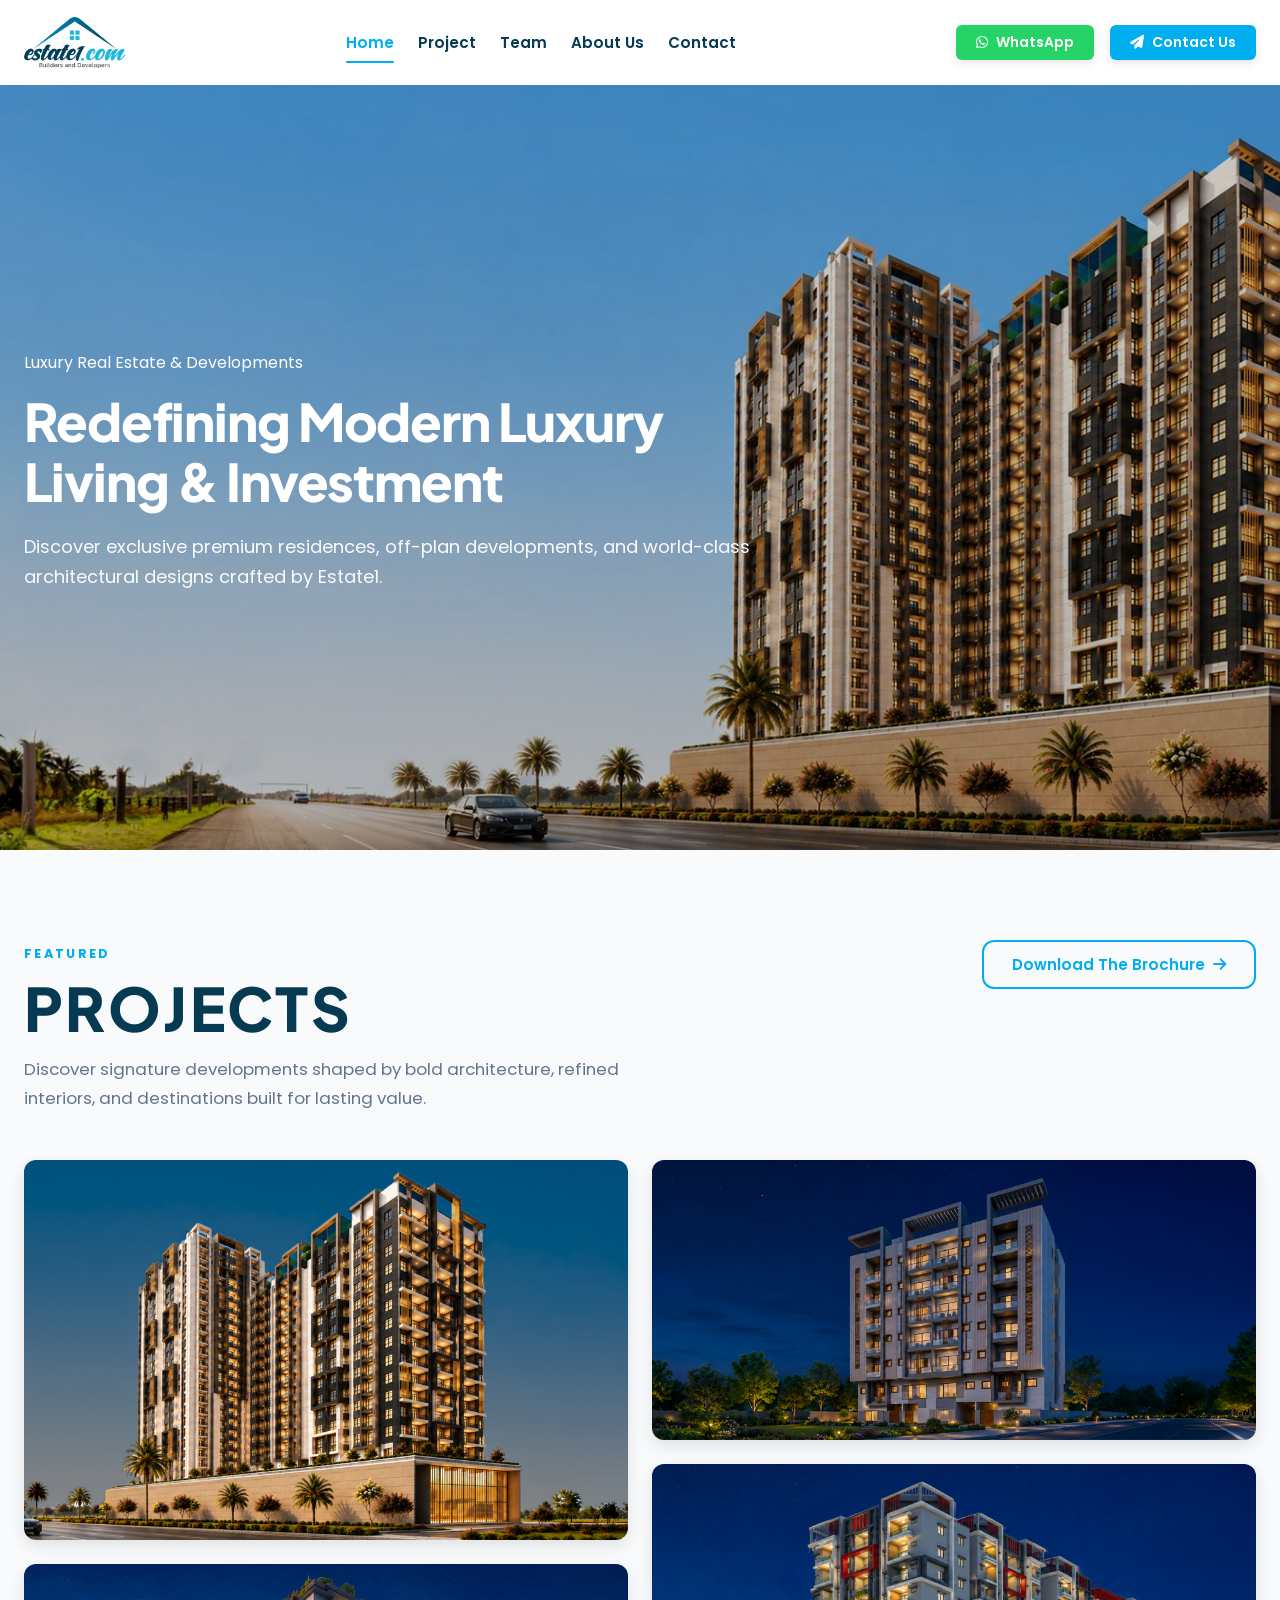
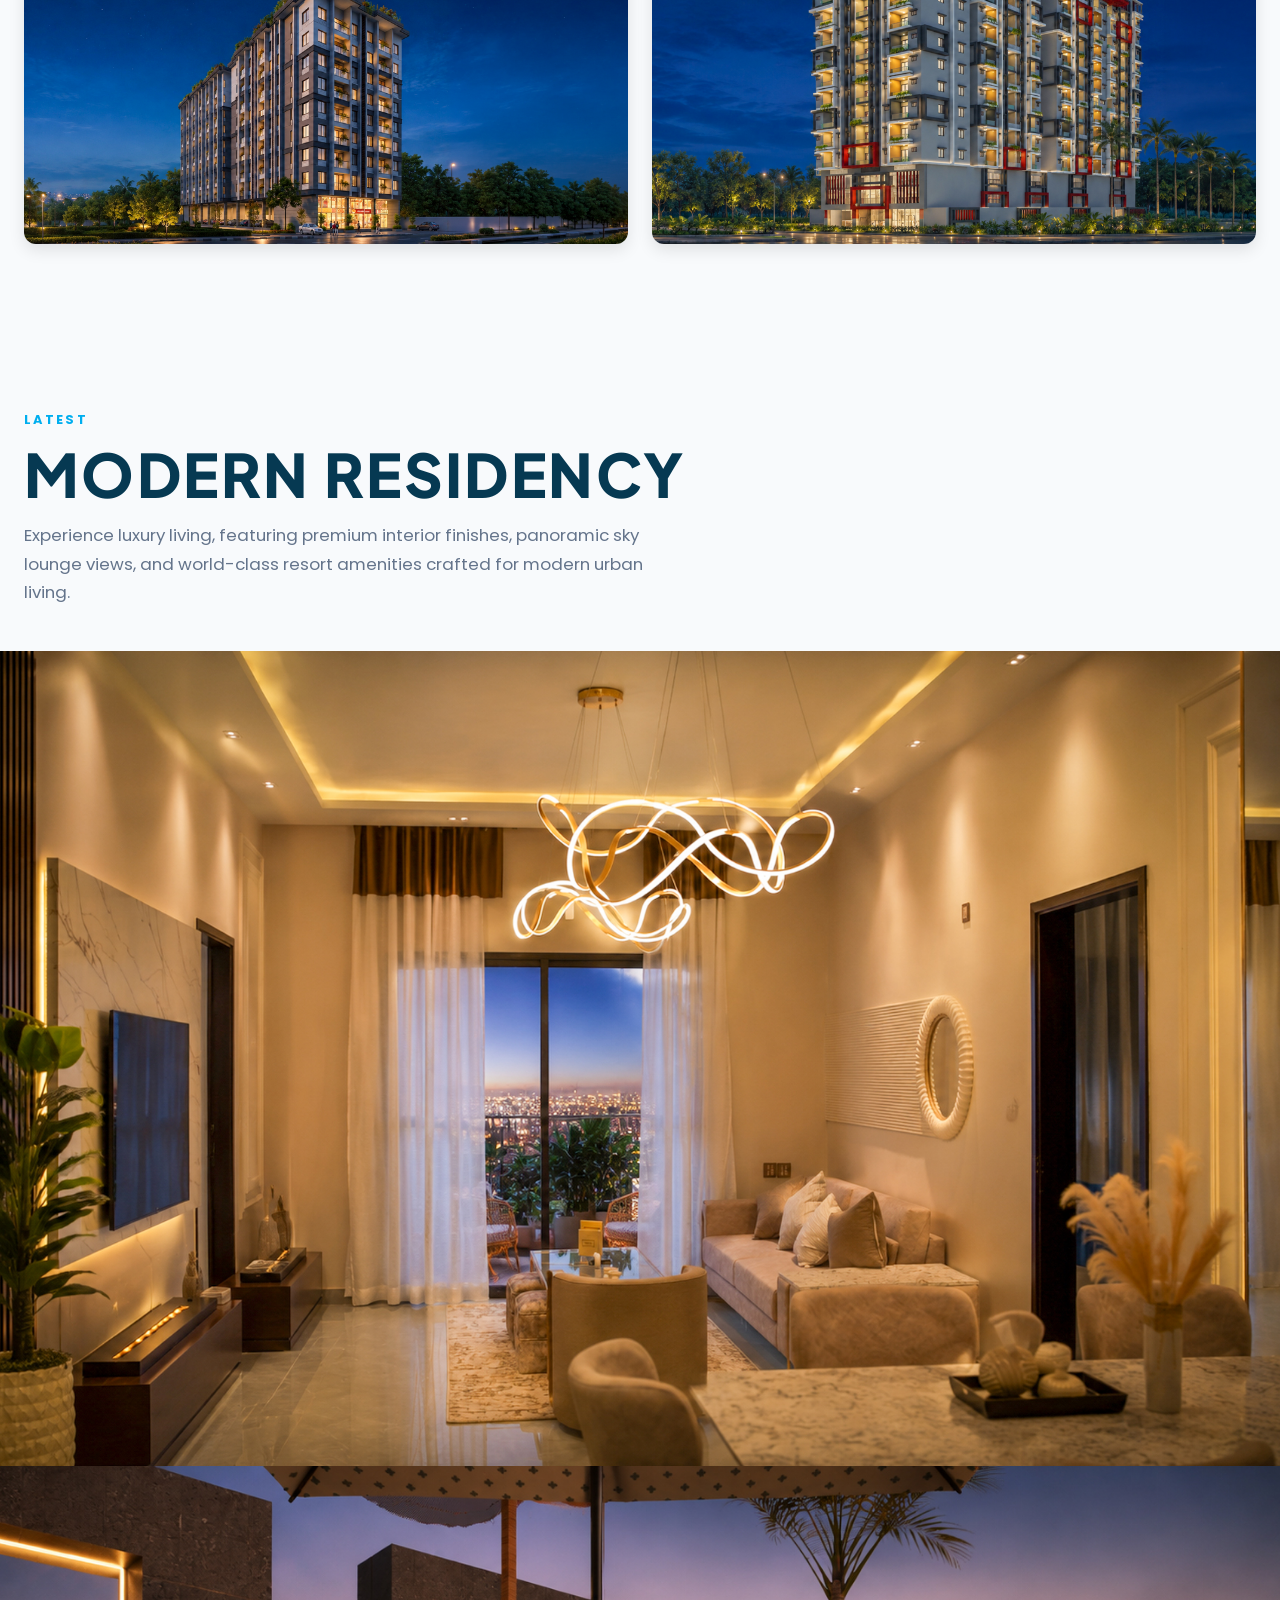
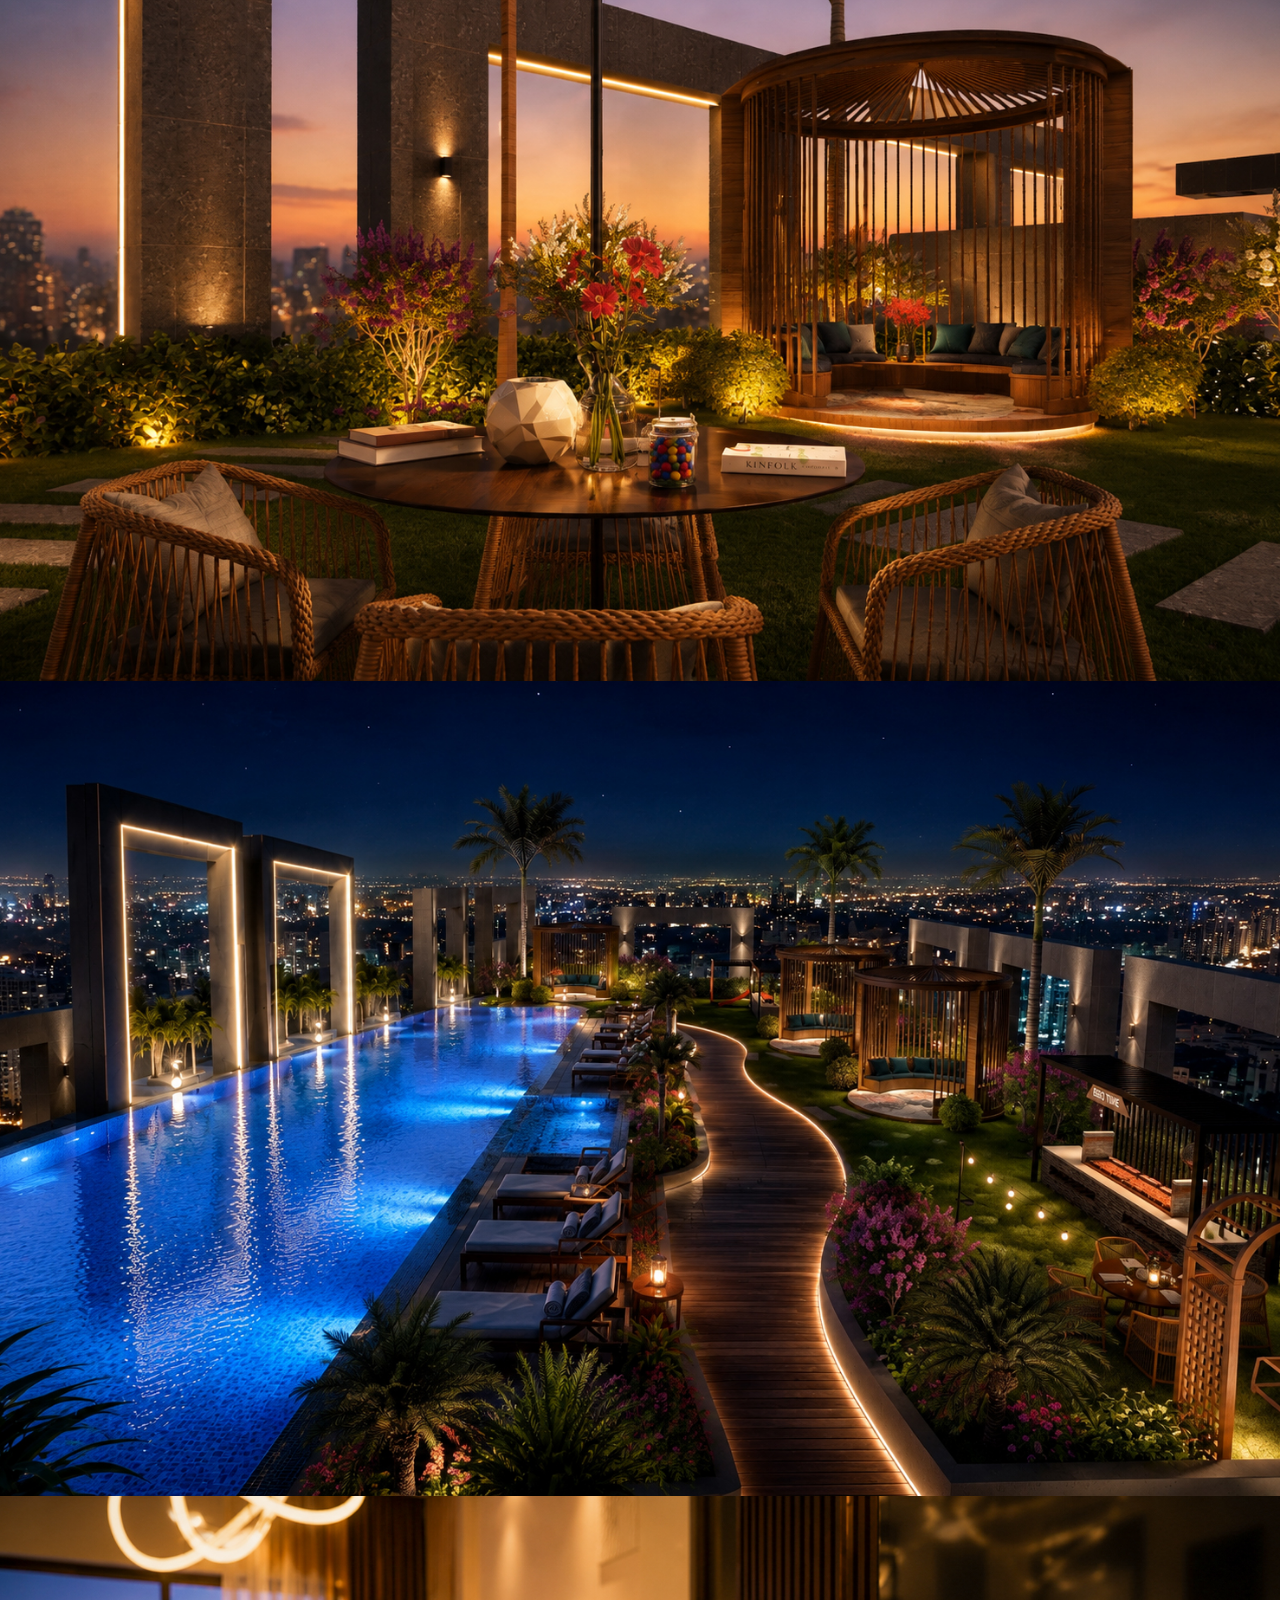
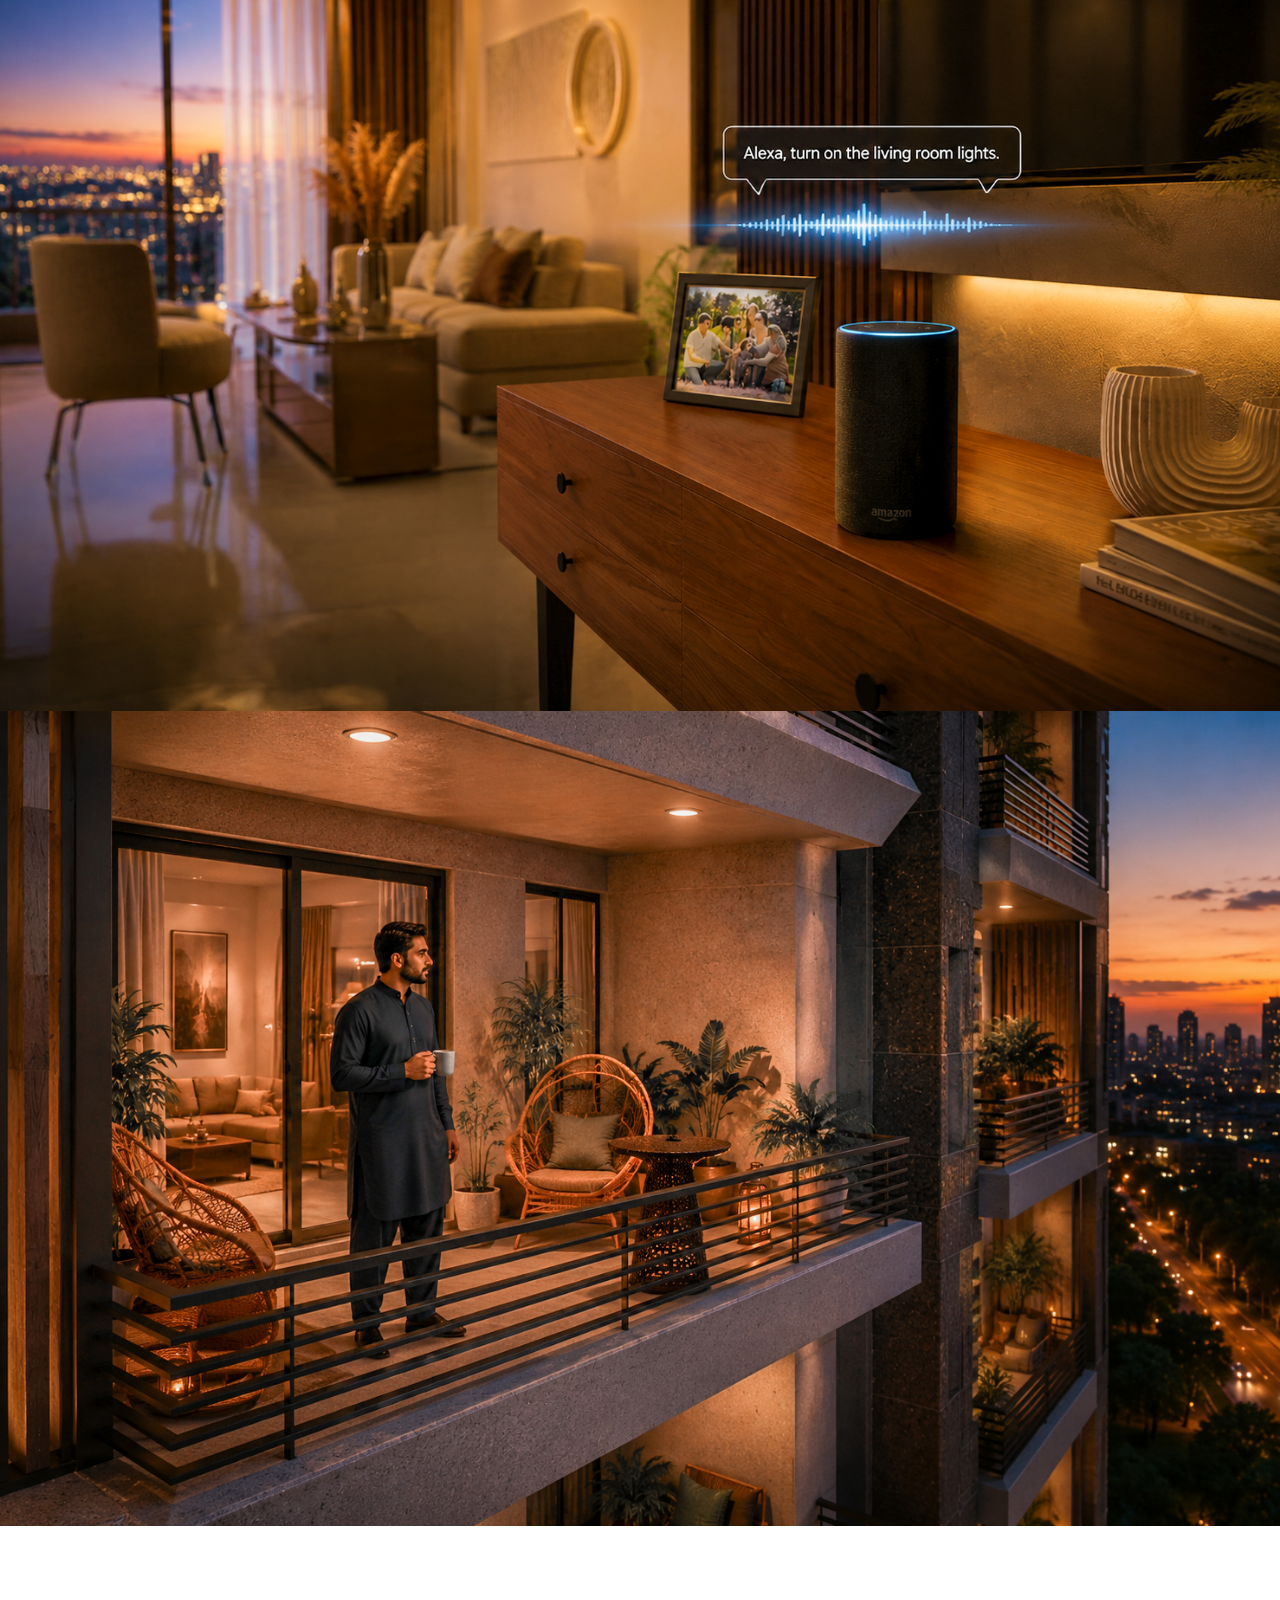
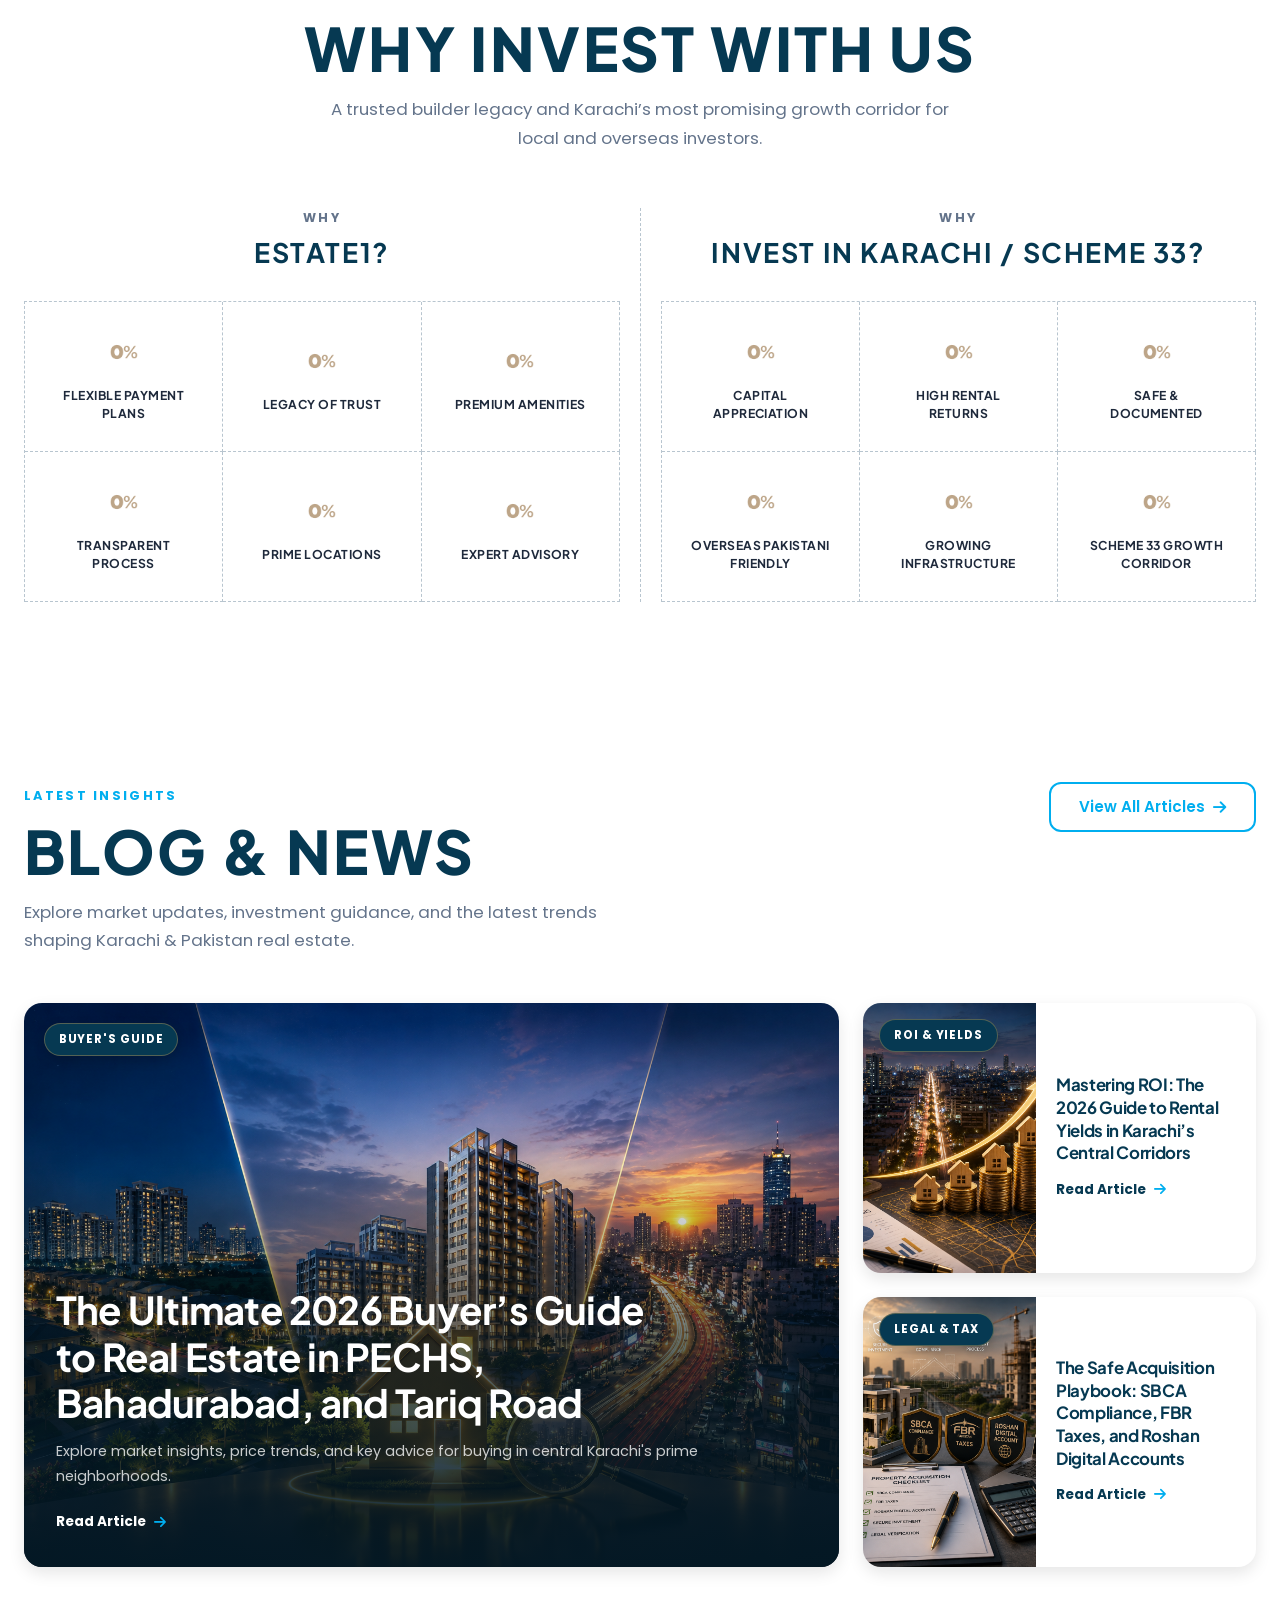
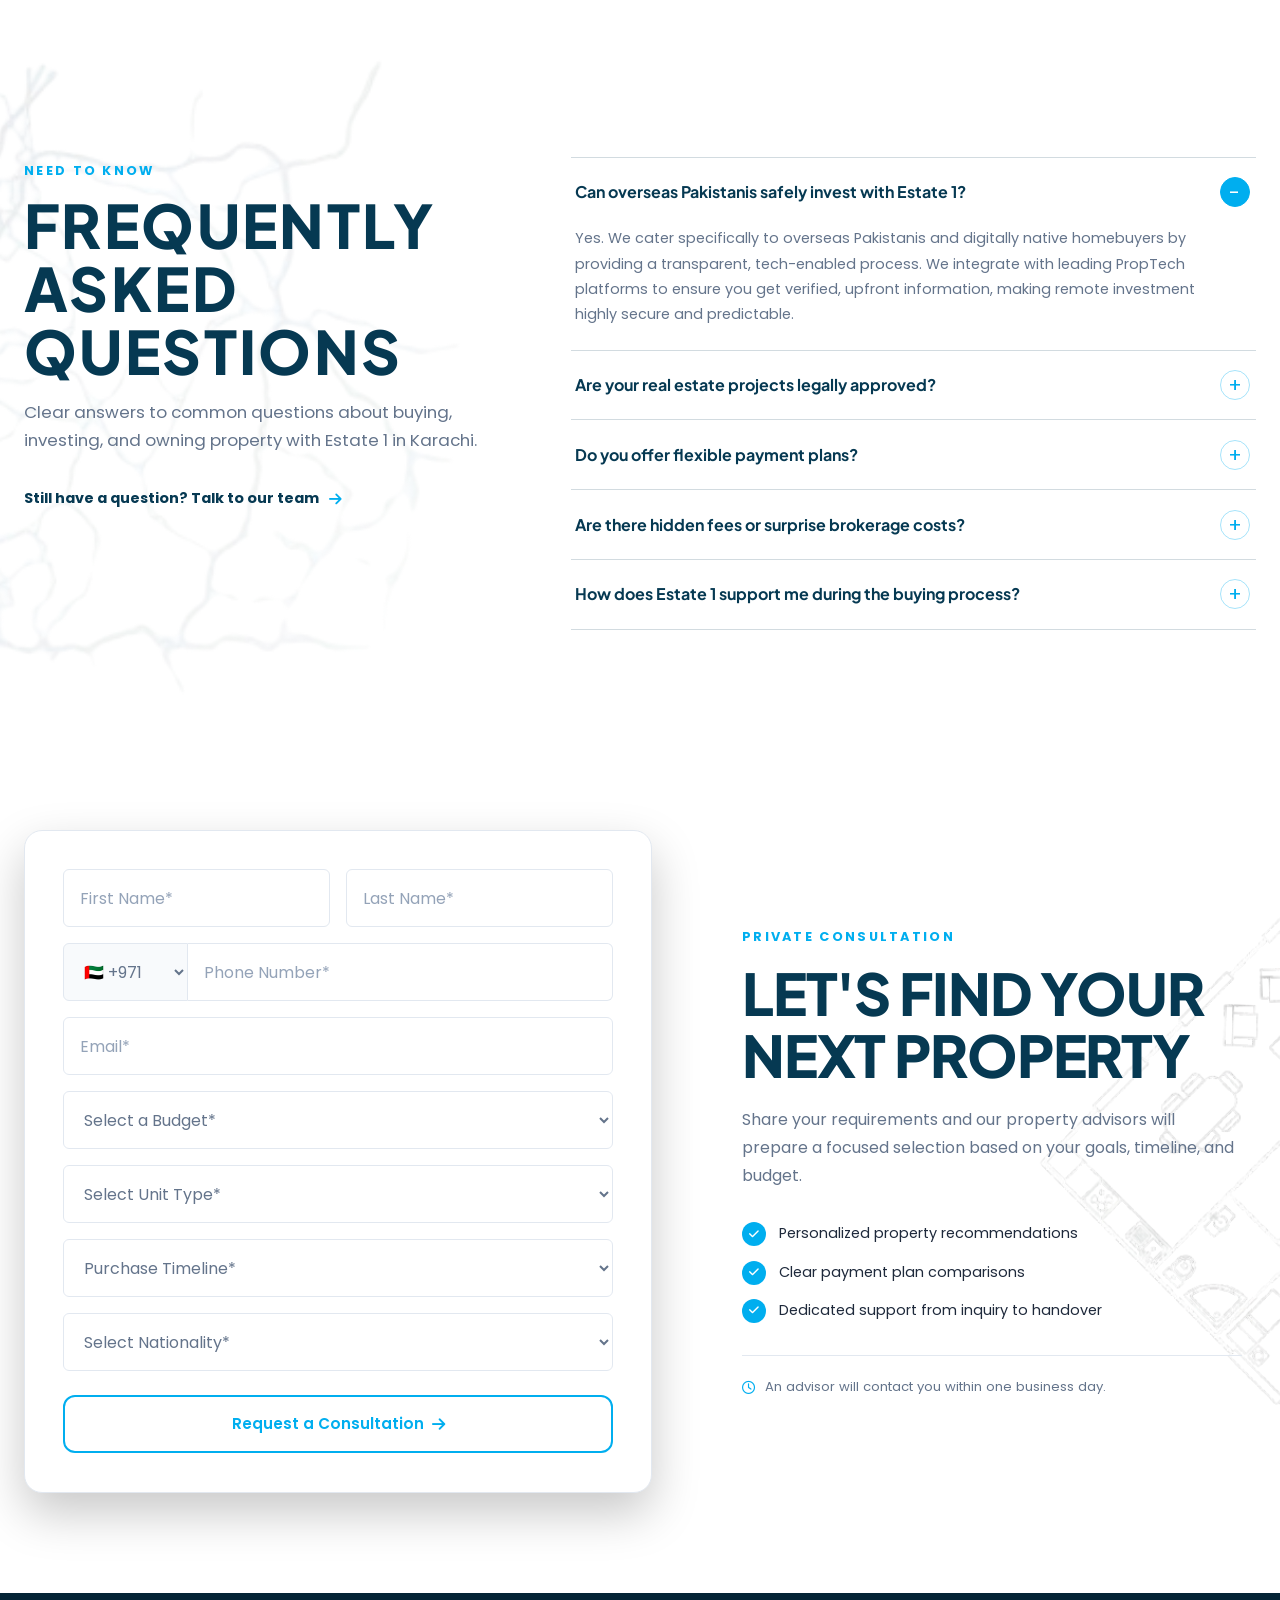
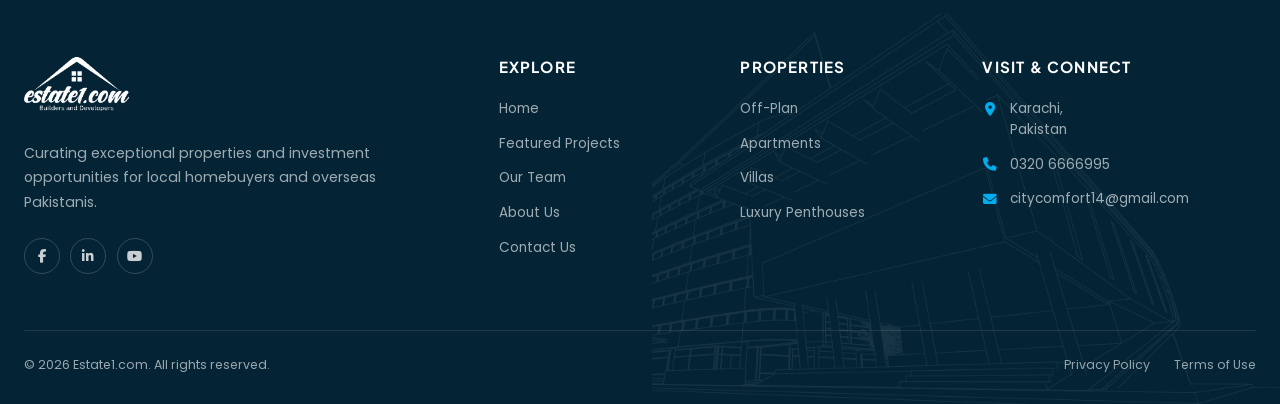
==== commit e9e4f048: "Update sticky scroll images, site-wide footer social links, Karachi localization, typography fixes, " ====
--- a/index.html
+++ b/index.html
@@ -50,7 +50,7 @@
 
           <!-- Mobile Drawer Action Buttons (WhatsApp & Contact Us inside Mobile Navbar) -->
           <div class="mobile-drawer-actions">
-            <a href="https://wa.me/923000000000" target="_blank" class="btn btn-whatsapp btn-sm">
+            <a href="https://wa.me/923206666995" target="_blank" class="btn btn-whatsapp btn-sm">
               <i class="fa-brands fa-whatsapp"></i> WhatsApp
             </a>
             <a href="contact-us.html" class="btn btn-primary btn-sm">
@@ -61,7 +61,7 @@
 
         <!-- Top Right Header Actions (Desktop Only) -->
         <div class="header-actions">
-          <a href="https://wa.me/923000000000" target="_blank" class="btn btn-whatsapp btn-sm desktop-btn">
+          <a href="https://wa.me/923206666995" target="_blank" class="btn btn-whatsapp btn-sm desktop-btn">
             <i class="fa-brands fa-whatsapp"></i> WhatsApp
           </a>
           <a href="contact-us.html" class="btn btn-primary btn-sm desktop-btn">
@@ -170,19 +170,31 @@
       <div class="sticky-image-stack">
         <article class="sticky-image-slide">
           <div class="sticky-image-media">
-            <img src="image/allprojectcombine.jpg" alt="Estate1 luxury property developments">
+            <img src="image/livingroom.jpeg" alt="Premium modern living room interior">
           </div>
         </article>
 
         <article class="sticky-image-slide">
           <div class="sticky-image-media">
-            <img src="image/livingroom.jpg" alt="Premium modern living room interior">
+            <img src="image/rooftopgarden.jpeg" alt="Sky garden and rooftop lounge">
           </div>
         </article>
 
         <article class="sticky-image-slide">
           <div class="sticky-image-media">
-            <img src="image/rooftopview.jpg" alt="Luxury rooftop pool overlooking the city">
+            <img src="image/rooftopview.jpeg" alt="Panoramic rooftop view and skyline">
+          </div>
+        </article>
+
+        <article class="sticky-image-slide">
+          <div class="sticky-image-media">
+            <img src="image/aivoiceassistant(alexa).jpeg" alt="AI Voice Assistant and Smart Home Integration">
+          </div>
+        </article>
+
+        <article class="sticky-image-slide">
+          <div class="sticky-image-media">
+            <img src="image/balconyview.jpeg" alt="Private balcony view and scenic terrace">
           </div>
         </article>
       </div>
@@ -278,7 +290,7 @@
             <span class="featured-section-label reveal">Latest Insights</span>
             <h2 id="blogSectionTitle" class="featured-section-title reveal">BLOG &amp; NEWS</h2>
             <p class="featured-section-desc reveal">
-              Explore market updates, investment guidance, and the latest trends shaping Dubai real estate.
+              Explore market updates, investment guidance, and the latest trends shaping Karachi &amp; Pakistan real estate.
             </p>
           </div>
           <a href="#" class="btn btn-outline-accent reveal">
@@ -288,50 +300,38 @@
 
         <div class="blog-grid">
           <article class="blog-card reveal">
-            <a href="#" class="blog-card-image" aria-label="Read Dubai property investment guide">
-              <img src="image/cityviewprojectbanner.jpg" alt="Modern Dubai skyline and residential towers" loading="lazy">
-              <span class="blog-category">Investment</span>
+            <a href="real-estate-guide-pechs-bahadurabad-tariq-road.html" class="blog-card-image" aria-label="Read Karachi PECHS and Tariq Road property buyer guide">
+              <img src="image/blog-1.png" alt="PECHS, Bahadurabad, and Tariq Road Real Estate Guide" loading="lazy">
+              <span class="blog-category">Buyer's Guide</span>
             </a>
             <div class="blog-card-content">
-              <div class="blog-meta">
-                <span><i class="fa-regular fa-calendar"></i> 05 Aug 2026</span>
-                <span><i class="fa-regular fa-clock"></i> 5 min read</span>
-              </div>
-              <h3><a href="#">Why Dubai Remains a Top Destination for Property Investors</a></h3>
-              <p>Discover the key factors driving strong demand, attractive returns, and long-term growth across Dubai.</p>
-              <a href="#" class="blog-read-more">Read Article <i class="fa-solid fa-arrow-right"></i></a>
+              <h3><a href="real-estate-guide-pechs-bahadurabad-tariq-road.html">The Ultimate 2026 Buyer’s Guide to Real Estate in PECHS, Bahadurabad, and Tariq Road</a></h3>
+              <p>Explore market insights, price trends, and key advice for buying in central Karachi's prime neighborhoods.</p>
+              <a href="real-estate-guide-pechs-bahadurabad-tariq-road.html" class="blog-read-more">Read Article <i class="fa-solid fa-arrow-right"></i></a>
             </div>
           </article>
 
           <article class="blog-card reveal">
-            <a href="#" class="blog-card-image" aria-label="Read off-plan property guide">
-              <img src="image/modernbanner.jpg" alt="Contemporary luxury property development" loading="lazy">
-              <span class="blog-category">Off-Plan Guide</span>
+            <a href="rental-yields-guide-karachi-2026.html" class="blog-card-image" aria-label="Read 2026 guide to rental yields in Karachi central corridors">
+              <img src="image/blog-2.png" alt="Rental Yields and ROI Guide for Karachi Real Estate" loading="lazy">
+              <span class="blog-category">ROI &amp; Yields</span>
             </a>
             <div class="blog-card-content">
-              <div class="blog-meta">
-                <span><i class="fa-regular fa-calendar"></i> 29 Jul 2026</span>
-                <span><i class="fa-regular fa-clock"></i> 4 min read</span>
-              </div>
-              <h3><a href="#">What to Know Before Buying an Off-Plan Property</a></h3>
-              <p>A practical guide to payment plans, developer selection, location research, and expected returns.</p>
-              <a href="#" class="blog-read-more">Read Article <i class="fa-solid fa-arrow-right"></i></a>
+              <h3><a href="rental-yields-guide-karachi-2026.html">Mastering ROI: The 2026 Guide to Rental Yields in Karachi’s Central Corridors</a></h3>
+              <p>Discover how smart capital is targeting commercial flats and residential properties in central Karachi.</p>
+              <a href="rental-yields-guide-karachi-2026.html" class="blog-read-more">Read Article <i class="fa-solid fa-arrow-right"></i></a>
             </div>
           </article>
 
           <article class="blog-card reveal">
-            <a href="#" class="blog-card-image" aria-label="Read luxury lifestyle trends">
-              <img src="image/livingroom.jpg" alt="Luxury modern living room interior" loading="lazy">
-              <span class="blog-category">Lifestyle</span>
+            <a href="sbca-fbr-roshan-digital-account-property-guide.html" class="blog-card-image" aria-label="Read legal and tax acquisition guide for Karachi real estate">
+              <img src="image/blog-3.png" alt="SBCA Compliance, FBR Taxes and Roshan Digital Accounts Guide" loading="lazy">
+              <span class="blog-category">Legal &amp; Tax</span>
             </a>
             <div class="blog-card-content">
-              <div class="blog-meta">
-                <span><i class="fa-regular fa-calendar"></i> 18 Jul 2026</span>
-                <span><i class="fa-regular fa-clock"></i> 6 min read</span>
-              </div>
-              <h3><a href="#">The Design Trends Defining Modern Luxury Homes</a></h3>
-              <p>From intelligent spaces to refined materials, see what is shaping the next generation of luxury living.</p>
-              <a href="#" class="blog-read-more">Read Article <i class="fa-solid fa-arrow-right"></i></a>
+              <h3><a href="sbca-fbr-roshan-digital-account-property-guide.html">The Safe Acquisition Playbook: SBCA Compliance, FBR Taxes, and Roshan Digital Accounts</a></h3>
+              <p>Essential guidance on SBCA NOC approvals, FBR 236K tax rates, and RDA investment schemes.</p>
+              <a href="sbca-fbr-roshan-digital-account-property-guide.html" class="blog-read-more">Read Article <i class="fa-solid fa-arrow-right"></i></a>
             </div>
           </article>
         </div>
@@ -531,10 +531,9 @@
             Curating exceptional properties and investment opportunities for local homebuyers and overseas Pakistanis.
           </p>
           <div class="footer-socials" aria-label="Social media links">
-            <a href="#" aria-label="Instagram"><i class="fa-brands fa-instagram"></i></a>
-            <a href="#" aria-label="Facebook"><i class="fa-brands fa-facebook-f"></i></a>
-            <a href="#" aria-label="LinkedIn"><i class="fa-brands fa-linkedin-in"></i></a>
-            <a href="#" aria-label="YouTube"><i class="fa-brands fa-youtube"></i></a>
+            <a href="https://www.facebook.com/estate1.com.builders" target="_blank" rel="noopener noreferrer" aria-label="Facebook"><i class="fa-brands fa-facebook-f"></i></a>
+            <a href="https://pk.linkedin.com/company/estate-1-builders-and-developers" target="_blank" rel="noopener noreferrer" aria-label="LinkedIn"><i class="fa-brands fa-linkedin-in"></i></a>
+            <a href="https://www.youtube.com/@estate1buildersanddevelope399" target="_blank" rel="noopener noreferrer" aria-label="YouTube"><i class="fa-brands fa-youtube"></i></a>
           </div>
         </div>
 
@@ -568,11 +567,11 @@
             </li>
             <li>
               <i class="fa-solid fa-phone"></i>
-              <a href="tel:+97140000000">+971 4 000 0000</a>
+              <a href="tel:+923206666995">0320 6666995</a>
             </li>
             <li>
               <i class="fa-solid fa-envelope"></i>
-              <a href="mailto:info@estate1.com">info@estate1.com</a>
+              <a href="mailto:citycomfort14@gmail.com">citycomfort14@gmail.com</a>
             </li>
           </ul>
         </div>
--- a/style.css
+++ b/style.css
@@ -1,4 +1,4 @@
-﻿/* ==========================================
+/* ==========================================
    ESTATE1 - GLOBAL DESIGN SYSTEM & STYLESHEET
    Inspired by Danube Properties & Modern Luxury Real Estate
    ========================================== */
@@ -848,8 +848,8 @@
 .sticky-image-slide {
   position: sticky;
   top: 85px;
-  height: 65vh;
-  height: 65svh;
+  height: calc(100vh - 85px);
+  height: calc(100svh - 85px);
   overflow: hidden;
 }
 
@@ -868,6 +868,14 @@
 
 .sticky-image-slide:nth-child(3) {
   z-index: 3;
+}
+
+.sticky-image-slide:nth-child(4) {
+  z-index: 4;
+}
+
+.sticky-image-slide:nth-child(5) {
+  z-index: 5;
 }
 
 .sticky-image-media {
@@ -897,8 +905,8 @@
 
   .sticky-image-slide {
     top: 70px;
-    height: 55vh;
-    height: 55svh;
+    height: calc(100vh - 70px);
+    height: calc(100svh - 70px);
   }
 
   .sticky-image-slide + .sticky-image-slide {
@@ -1125,16 +1133,20 @@
 
 .blog-category {
   position: absolute;
+  top: 1rem;
   left: 1rem;
-  bottom: 1rem;
-  padding: 0.45rem 0.8rem;
-  color: var(--text-white);
-  background-color: var(--accent);
-  border-radius: var(--radius-full);
+  bottom: auto;
+  z-index: 3;
+  padding: 0.4rem 0.85rem;
+  color: #FFFFFF;
+  background-color: var(--primary);
+  border: 1px solid rgba(197, 160, 89, 0.4);
+  border-radius: 20px;
   font-size: 0.72rem;
   font-weight: 700;
-  letter-spacing: 0.06em;
+  letter-spacing: 0.08em;
   text-transform: uppercase;
+  box-shadow: 0 4px 12px rgba(0, 0, 0, 0.18);
 }
 
 .blog-card-content {
@@ -1156,6 +1168,7 @@
 
 .blog-card:first-child .blog-category {
   top: 1.25rem;
+  left: 1.25rem;
   bottom: auto;
   z-index: 3;
 }
@@ -3784,3 +3797,478 @@
   }
 }
 
+/* ------------------------------------------
+   BLOG DETAIL PAGE STYLING
+   ------------------------------------------ */
+.blog-detail-section {
+  padding: 3.5rem 0 5rem;
+  background-color: var(--bg-main);
+}
+
+.blog-detail-header {
+  width: 100%;
+  margin: 0 0 2.5rem;
+}
+
+.blog-breadcrumbs {
+  display: flex;
+  align-items: center;
+  gap: 0.5rem;
+  margin-bottom: 1.25rem;
+  font-size: 0.88rem;
+  color: var(--text-muted);
+}
+
+.blog-breadcrumbs a {
+  color: var(--text-muted);
+  transition: var(--transition-normal);
+}
+
+.blog-breadcrumbs a:hover {
+  color: var(--accent);
+}
+
+.blog-breadcrumbs i {
+  font-size: 0.7rem;
+  color: var(--accent);
+}
+
+.blog-category-badge {
+  display: inline-block;
+  padding: 0.35rem 0.9rem;
+  background-color: rgba(197, 160, 89, 0.12);
+  color: var(--accent);
+  border: 1px solid rgba(197, 160, 89, 0.3);
+  border-radius: 4px;
+  font-size: 0.78rem;
+  font-weight: 700;
+  letter-spacing: 0.1em;
+  text-transform: uppercase;
+  margin-bottom: 1.25rem;
+}
+
+.blog-detail-title {
+  color: var(--primary);
+  font-size: clamp(2rem, 4vw, 3.1rem);
+  font-weight: 800;
+  line-height: 1.2;
+  letter-spacing: -0.02em;
+  margin-bottom: 1.5rem;
+}
+
+.blog-meta-bar {
+  display: flex;
+  flex-wrap: wrap;
+  align-items: center;
+  justify-content: space-between;
+  gap: 1.25rem;
+  padding: 1.25rem 0;
+  border-top: 1px solid rgba(0, 0, 0, 0.08);
+  border-bottom: 1px solid rgba(0, 0, 0, 0.08);
+  color: var(--text-muted);
+  font-size: 0.92rem;
+}
+
+.blog-author-info {
+  display: flex;
+  align-items: center;
+  gap: 0.75rem;
+}
+
+.blog-author-avatar {
+  width: 48px;
+  height: 48px;
+  border-radius: 50%;
+  border: 2px solid var(--text-muted);
+  padding: 6px;
+  display: flex;
+  align-items: center;
+  justify-content: center;
+  overflow: hidden;
+  box-shadow: 0 4px 10px rgba(0, 0, 0, 0.08);
+  flex-shrink: 0;
+}
+
+.blog-author-avatar img {
+  width: 100%;
+  height: 100%;
+  object-fit: contain;
+}
+
+.blog-author-details span {
+  display: block;
+  font-size: 0.8rem;
+  color: var(--text-muted);
+}
+
+.blog-author-details strong {
+  color: var(--primary);
+  font-size: 0.95rem;
+  font-weight: 700;
+}
+
+.blog-meta-stats {
+  display: flex;
+  align-items: center;
+  gap: 1.25rem;
+  font-size: 0.88rem;
+  font-weight: 500;
+  color: var(--text-muted);
+}
+
+.blog-meta-stats span {
+  display: inline-flex;
+  align-items: center;
+  gap: 0.45rem;
+}
+
+.blog-meta-stats i {
+  color: var(--accent);
+  font-size: 0.95rem;
+}
+
+.blog-share-buttons {
+  display: flex;
+  align-items: center;
+  gap: 0.6rem;
+}
+
+.blog-share-buttons a {
+  width: 36px;
+  height: 36px;
+  border-radius: 50%;
+  background: var(--bg-light);
+  color: var(--primary);
+  display: flex;
+  align-items: center;
+  justify-content: center;
+  border: 1px solid rgba(0, 0, 0, 0.08);
+  transition: var(--transition-normal);
+}
+
+.blog-share-buttons a:hover {
+  background: var(--accent);
+  color: #fff;
+  border-color: var(--accent);
+  transform: translateY(-2px);
+}
+
+/* Featured Hero Image - Matching Project Showcase Backdrop Frame */
+.blog-hero-image-wrap {
+  position: relative;
+  width: 100%;
+  margin: 0 0 3.5rem;
+  border-radius: 1.35rem 1.35rem 1.35rem 0.35rem;
+  overflow: hidden;
+  box-shadow: 18px 18px 0 rgba(6, 57, 82, 0.08), 0 16px 40px rgba(0, 0, 0, 0.08);
+  background-color: var(--primary-dark);
+}
+
+.blog-hero-image-wrap img {
+  width: 100%;
+  height: auto;
+  max-height: 540px;
+  object-fit: cover;
+  display: block;
+  transition: transform 0.7s cubic-bezier(0.4, 0, 0.2, 1);
+}
+
+.blog-hero-image-wrap:hover img {
+  transform: scale(1.04);
+}
+
+/* Main Layout Grid */
+.blog-detail-layout {
+  display: grid;
+  grid-template-columns: 1fr 340px;
+  gap: 3.5rem;
+  width: 100%;
+  margin: 0;
+}
+
+.blog-article-body {
+  font-size: 1.05rem;
+  line-height: 1.85;
+  color: #2D3748;
+}
+
+.blog-article-body p {
+  font-size: 1.05rem;
+  font-weight: 400;
+  line-height: 1.85;
+  color: #2D3748;
+  margin-bottom: 1.75rem;
+}
+
+.blog-article-body p:last-child {
+  margin-bottom: 0;
+}
+
+/* Highlight Market Data Box - Luxury Dark/Gold Theme */
+.blog-market-card {
+  margin: 2.75rem 0;
+  padding: 2.25rem 2rem;
+  background: linear-gradient(135deg, #0A192F 0%, #172A45 100%);
+  border: 1px solid rgba(197, 160, 89, 0.25);
+  border-left: 5px solid var(--accent);
+  border-radius: 14px;
+  box-shadow: 0 12px 35px rgba(10, 25, 47, 0.15);
+  position: relative;
+  overflow: hidden;
+}
+
+.blog-market-card::before {
+  content: "";
+  position: absolute;
+  top: -50px;
+  right: -50px;
+  width: 140px;
+  height: 140px;
+  background: radial-gradient(circle, rgba(197, 160, 89, 0.15) 0%, transparent 70%);
+  pointer-events: none;
+}
+
+.blog-market-header {
+  display: flex;
+  align-items: center;
+  justify-content: space-between;
+  margin-bottom: 1.5rem;
+  padding-bottom: 1rem;
+  border-bottom: 1px solid rgba(255, 255, 255, 0.08);
+}
+
+.blog-market-header h4 {
+  font-size: 1.15rem;
+  font-weight: 800;
+  color: #FFFFFF;
+  margin: 0;
+  text-transform: uppercase;
+  letter-spacing: 0.06em;
+  display: flex;
+  align-items: center;
+  gap: 0.65rem;
+}
+
+.blog-market-header h4 i {
+  color: var(--accent);
+  font-size: 1.2rem;
+}
+
+.blog-market-header .market-tag {
+  display: inline-block;
+  padding: 0.3rem 0.75rem;
+  background: rgba(197, 160, 89, 0.15);
+  border: 1px solid rgba(197, 160, 89, 0.3);
+  color: var(--accent);
+  font-size: 0.75rem;
+  font-weight: 700;
+  border-radius: 20px;
+  letter-spacing: 0.08em;
+  text-transform: uppercase;
+}
+
+.blog-market-stats-grid {
+  display: grid;
+  grid-template-columns: repeat(3, 1fr);
+  gap: 1.25rem;
+}
+
+.market-stat-item {
+  background: rgba(255, 255, 255, 0.04);
+  padding: 1.25rem 1.35rem;
+  border-radius: 10px;
+  border: 1px solid rgba(255, 255, 255, 0.08);
+  transition: all 0.3s ease;
+  display: flex;
+  flex-direction: column;
+  justify-content: center;
+}
+
+.market-stat-item:hover {
+  background: rgba(255, 255, 255, 0.08);
+  border-color: rgba(197, 160, 89, 0.4);
+  transform: translateY(-3px);
+}
+
+.market-stat-item .stat-head {
+  display: flex;
+  align-items: center;
+  gap: 0.5rem;
+  margin-bottom: 0.5rem;
+}
+
+.market-stat-item .stat-head i {
+  color: var(--accent);
+  font-size: 0.9rem;
+}
+
+.market-stat-item label {
+  display: block;
+  font-size: 0.76rem;
+  text-transform: uppercase;
+  color: #A0AEC0;
+  font-weight: 700;
+  letter-spacing: 0.06em;
+  margin: 0;
+}
+
+.market-stat-item val {
+  display: block;
+  font-size: 1.35rem;
+  font-weight: 800;
+  color: var(--accent);
+  letter-spacing: -0.01em;
+}
+
+@media (max-width: 768px) {
+  .blog-market-stats-grid {
+    grid-template-columns: 1fr;
+  }
+}
+
+/* Estate 1 Promise Banner */
+.estate1-promise-card {
+  margin: 2.5rem 0;
+  padding: 2rem;
+  background: linear-gradient(135deg, var(--primary) 0%, #1a2530 100%);
+  color: #fff;
+  border-radius: 12px;
+}
+
+.estate1-promise-card h4 {
+  color: var(--accent);
+  font-size: 1.15rem;
+  font-weight: 700;
+  margin-bottom: 0.75rem;
+  display: flex;
+  align-items: center;
+  gap: 0.6rem;
+}
+
+.estate1-promise-card p {
+  color: #d1dbe5;
+  margin-bottom: 1.25rem;
+  font-size: 0.98rem;
+}
+
+.estate1-promise-list {
+  display: grid;
+  grid-template-columns: repeat(auto-fit, minmax(180px, 1fr));
+  gap: 1rem;
+}
+
+.estate1-promise-item {
+  display: flex;
+  align-items: center;
+  gap: 0.6rem;
+  font-size: 0.92rem;
+  font-weight: 600;
+}
+
+.estate1-promise-item i {
+  color: var(--accent);
+  font-size: 1.1rem;
+}
+
+/* Sidebar Widgets - Minimal Clean Style */
+.blog-sidebar-widget {
+  background: #FFFFFF;
+  border: 1px solid #E2E8F0;
+  border-radius: 10px;
+  padding: 1.5rem;
+  margin-bottom: 1.75rem;
+  box-shadow: none;
+}
+
+.blog-sidebar-widget h3 {
+  font-size: 1rem;
+  font-weight: 700;
+  color: var(--primary);
+  margin-bottom: 1.25rem;
+  padding-bottom: 0.6rem;
+  border-bottom: 1px solid #EDF2F7;
+  letter-spacing: 0.02em;
+}
+
+.sidebar-consult-box p {
+  font-size: 0.92rem;
+  color: #4A5568;
+  margin-bottom: 1.25rem;
+  line-height: 1.65;
+}
+
+.sidebar-consult-actions {
+  display: flex;
+  align-items: center;
+  gap: 0.6rem;
+  width: 100%;
+}
+
+.sidebar-consult-actions .btn {
+  flex: 1;
+  display: inline-flex;
+  align-items: center;
+  justify-content: center;
+  padding: 0.65rem 0.4rem;
+  font-size: 0.82rem;
+  font-weight: 600;
+  text-align: center;
+  white-space: nowrap;
+}
+
+.recent-post-item {
+  display: flex;
+  gap: 0.9rem;
+  margin-bottom: 1rem;
+  padding-bottom: 1rem;
+  border-bottom: 1px solid #EDF2F7;
+}
+
+.recent-post-item:last-child {
+  margin-bottom: 0;
+  padding-bottom: 0;
+  border-bottom: none;
+}
+
+.recent-post-thumb {
+  width: 65px;
+  height: 55px;
+  border-radius: 6px;
+  overflow: hidden;
+  flex-shrink: 0;
+}
+
+.recent-post-thumb img {
+  width: 100%;
+  height: 100%;
+  object-fit: cover;
+}
+
+.recent-post-info h4 {
+  font-size: 0.86rem;
+  font-weight: 600;
+  line-height: 1.4;
+  margin-bottom: 0.25rem;
+}
+
+.recent-post-info h4 a {
+  color: var(--primary);
+  transition: var(--transition-normal);
+}
+
+.recent-post-info h4 a:hover {
+  color: var(--accent);
+}
+
+.recent-post-info span {
+  font-size: 0.76rem;
+  color: #718096;
+}
+
+@media (max-width: 992px) {
+  .blog-detail-layout {
+    grid-template-columns: 1fr;
+    gap: 2.5rem;
+  }
+}
+
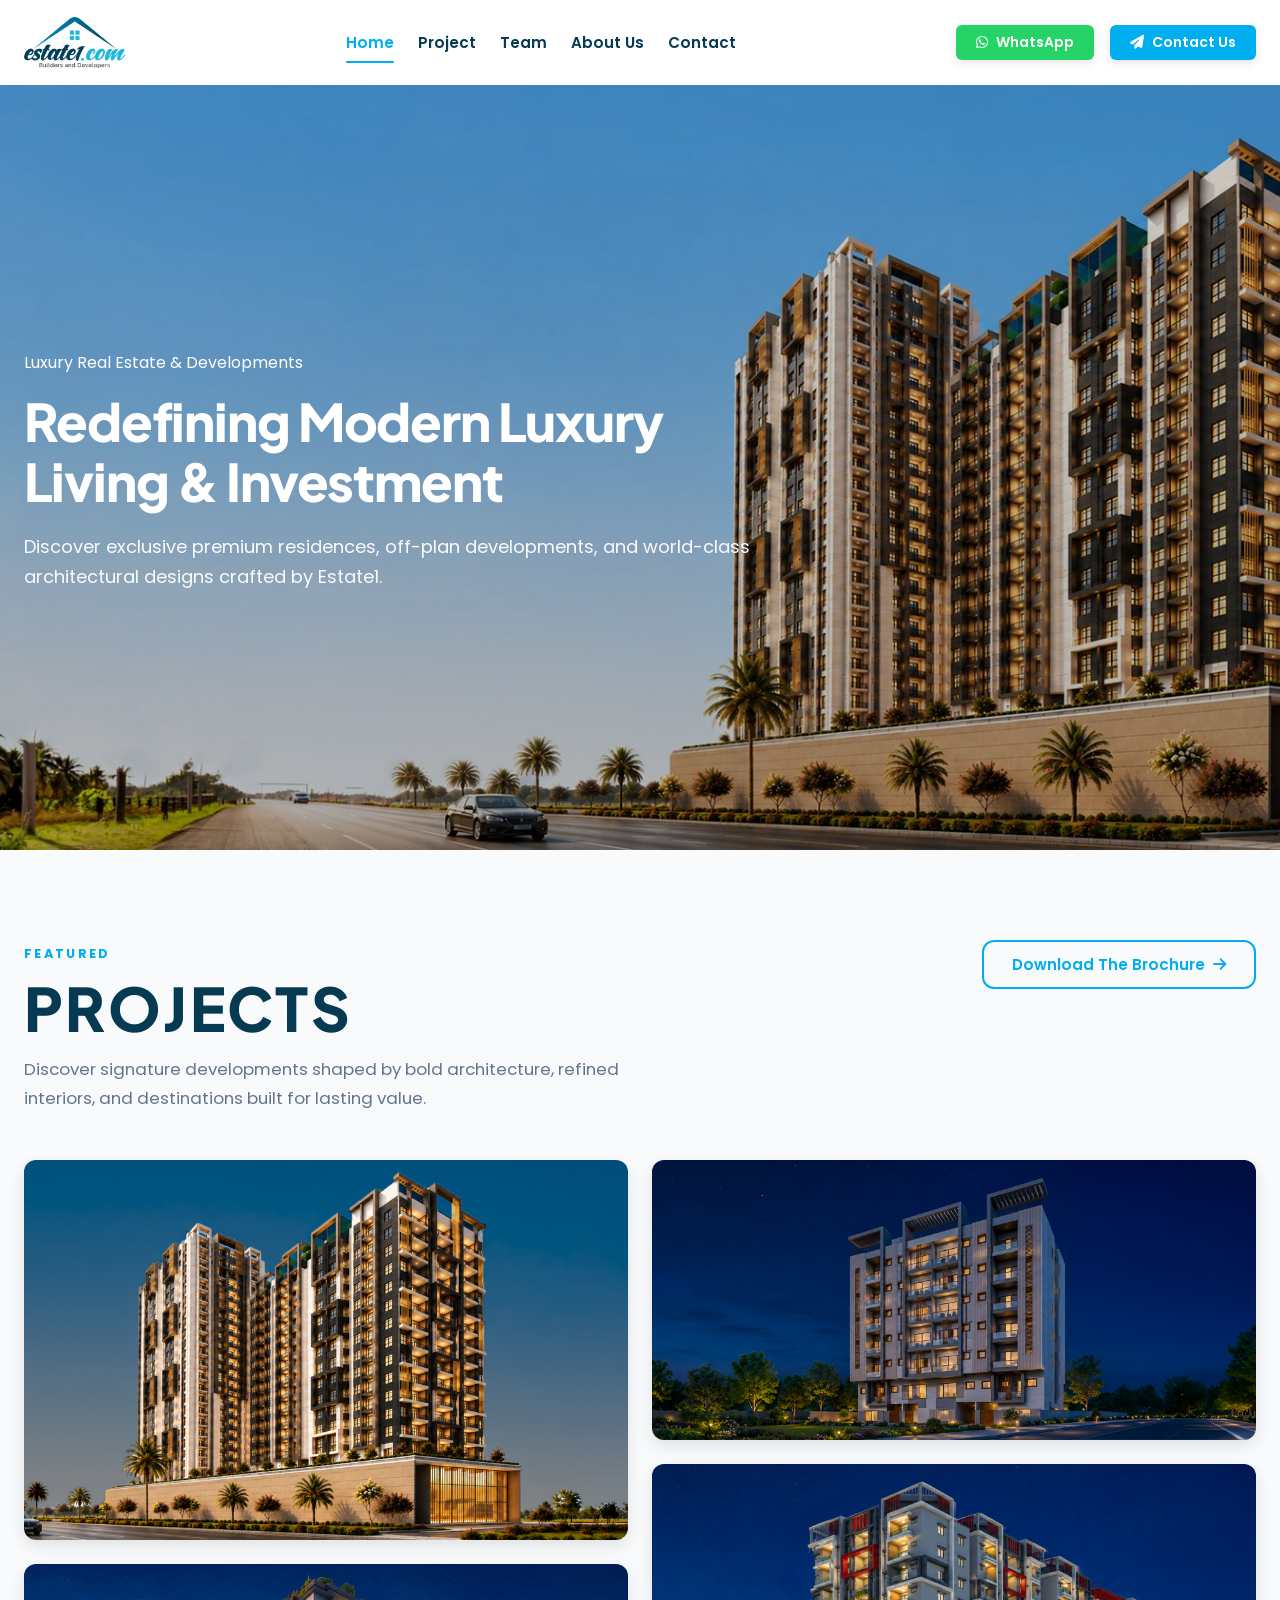
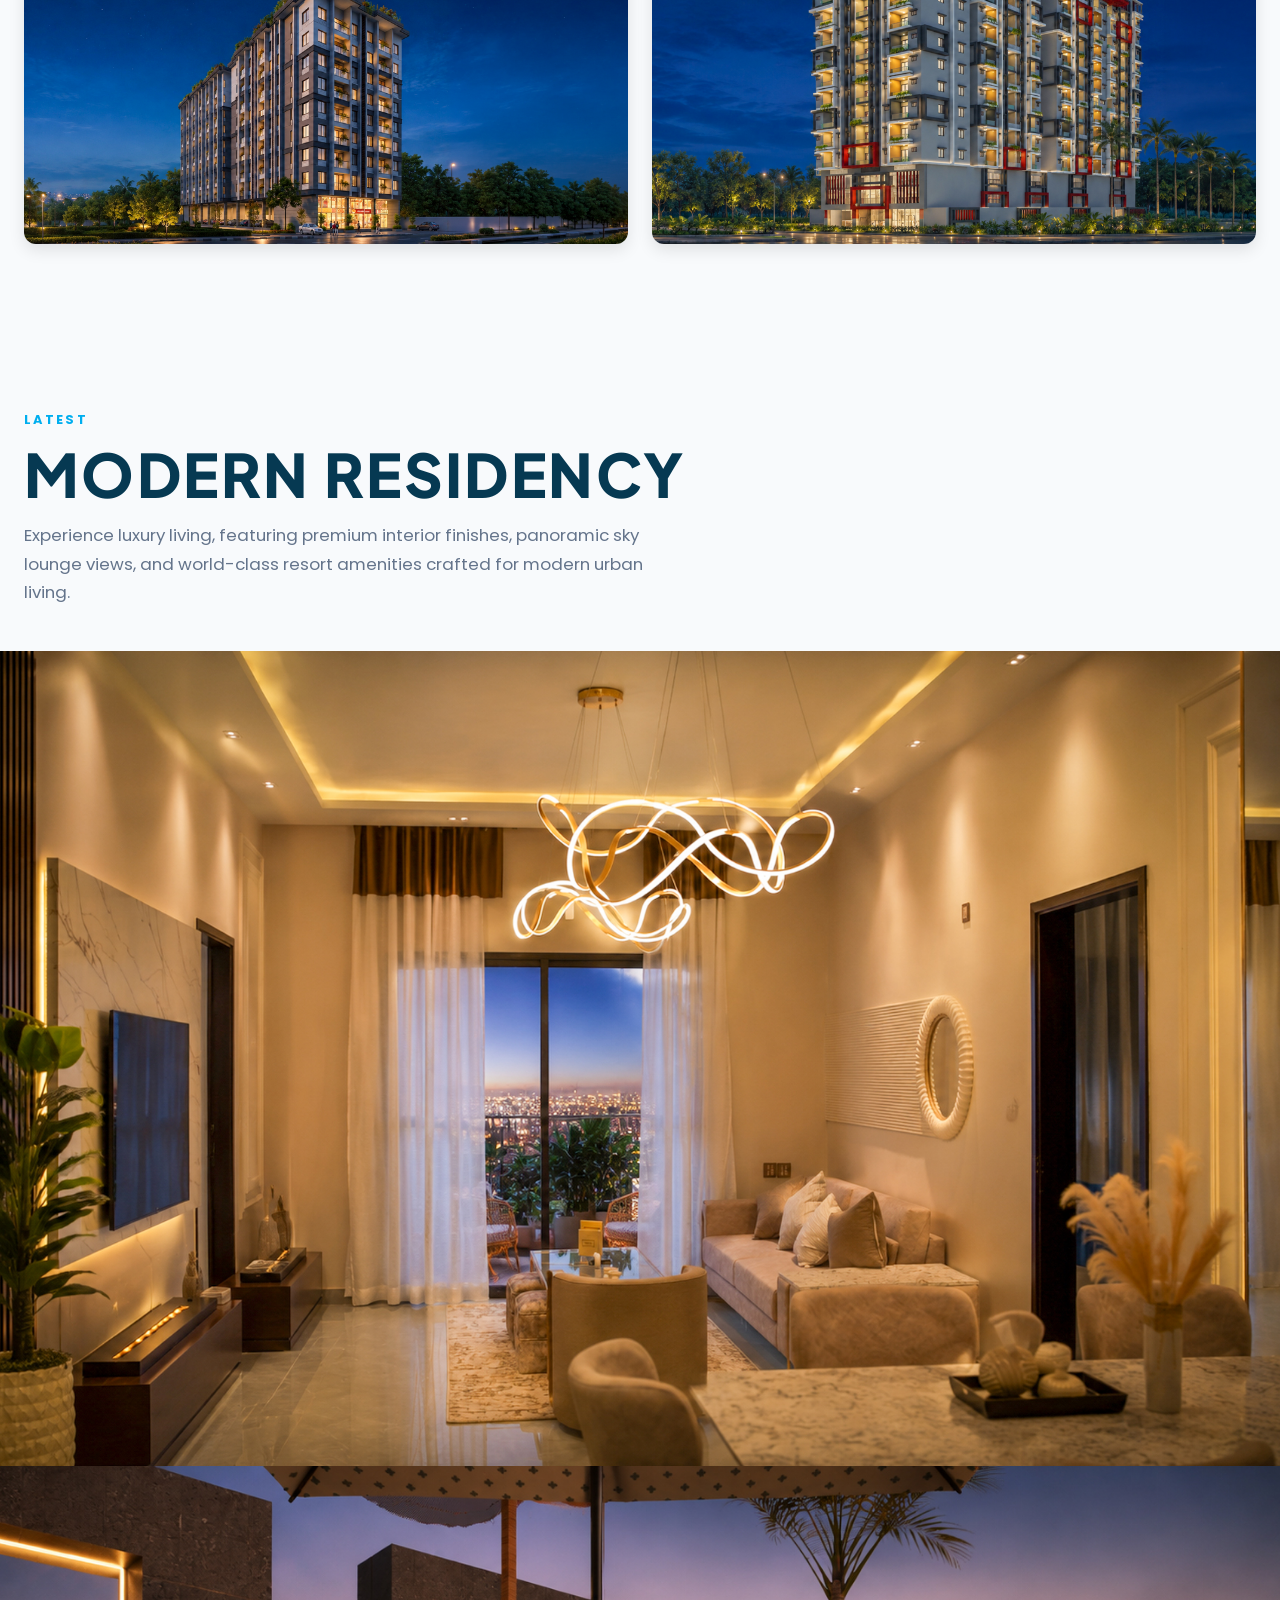
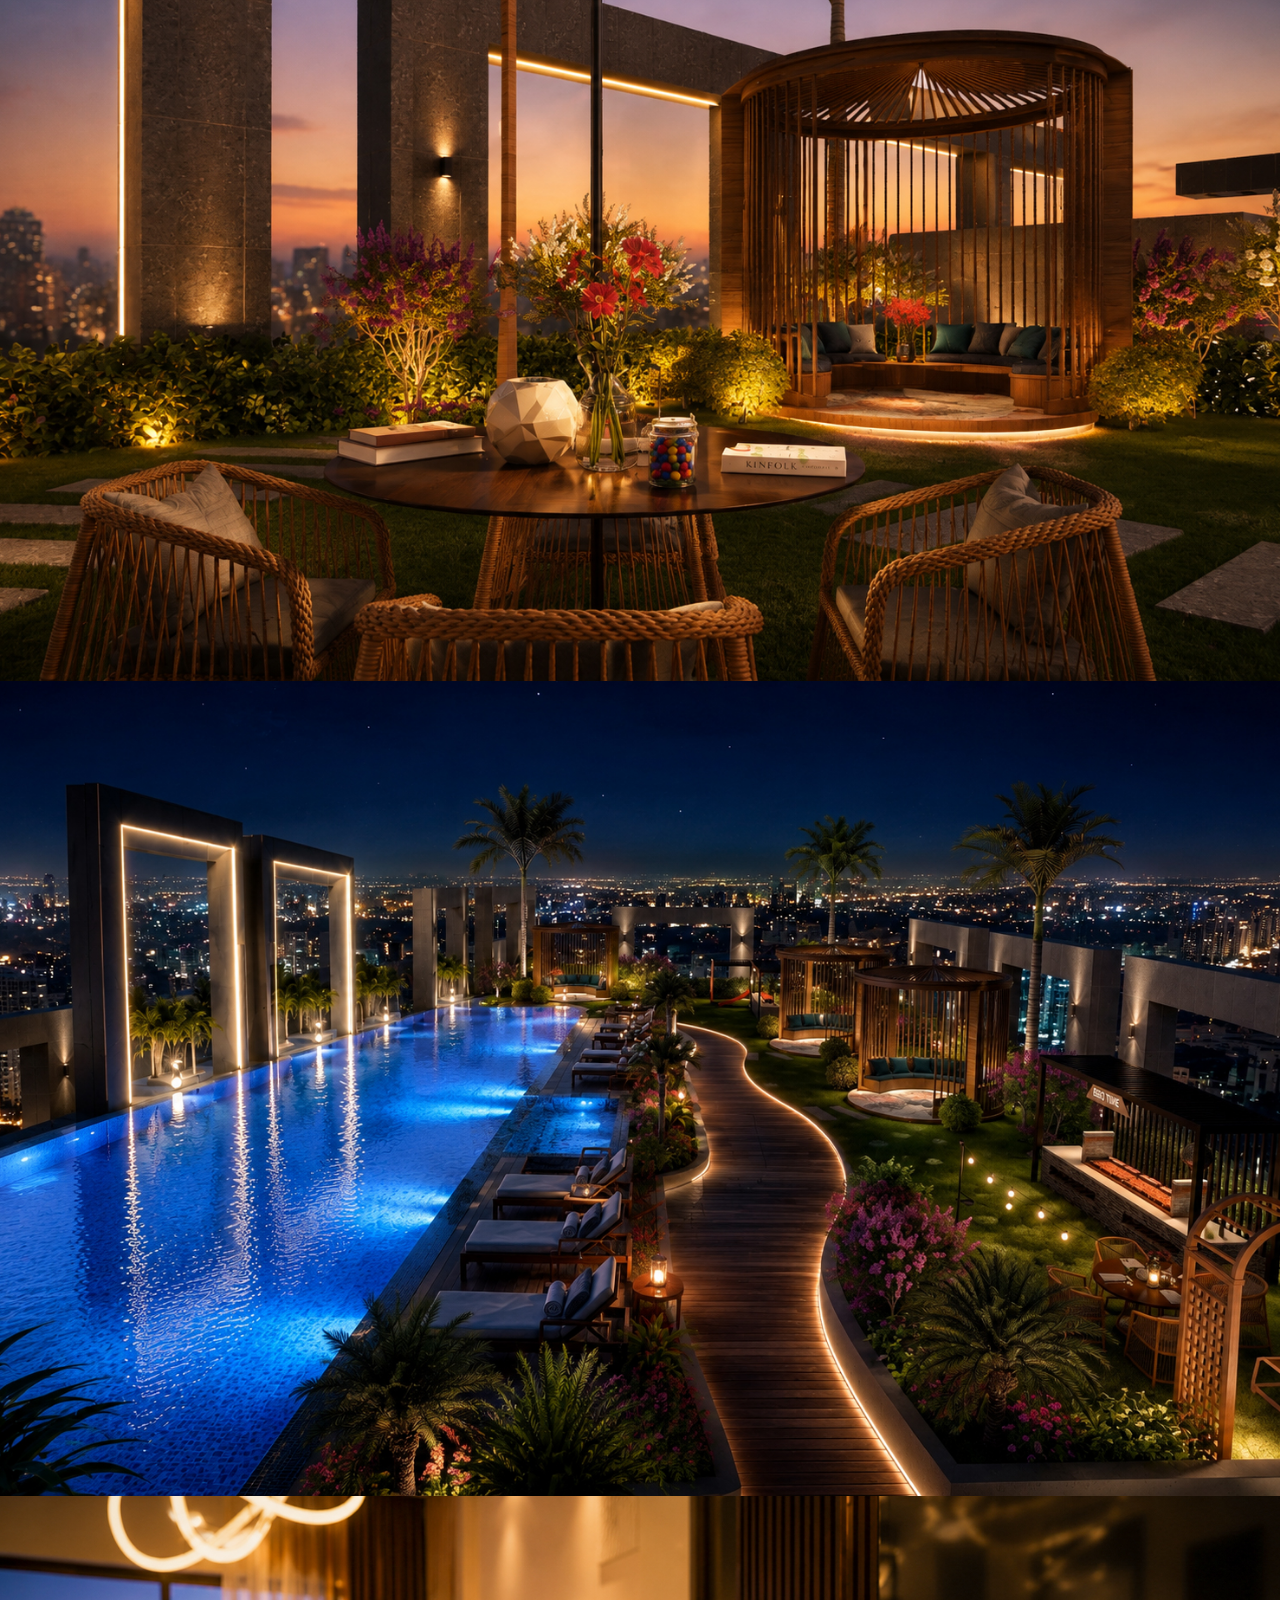
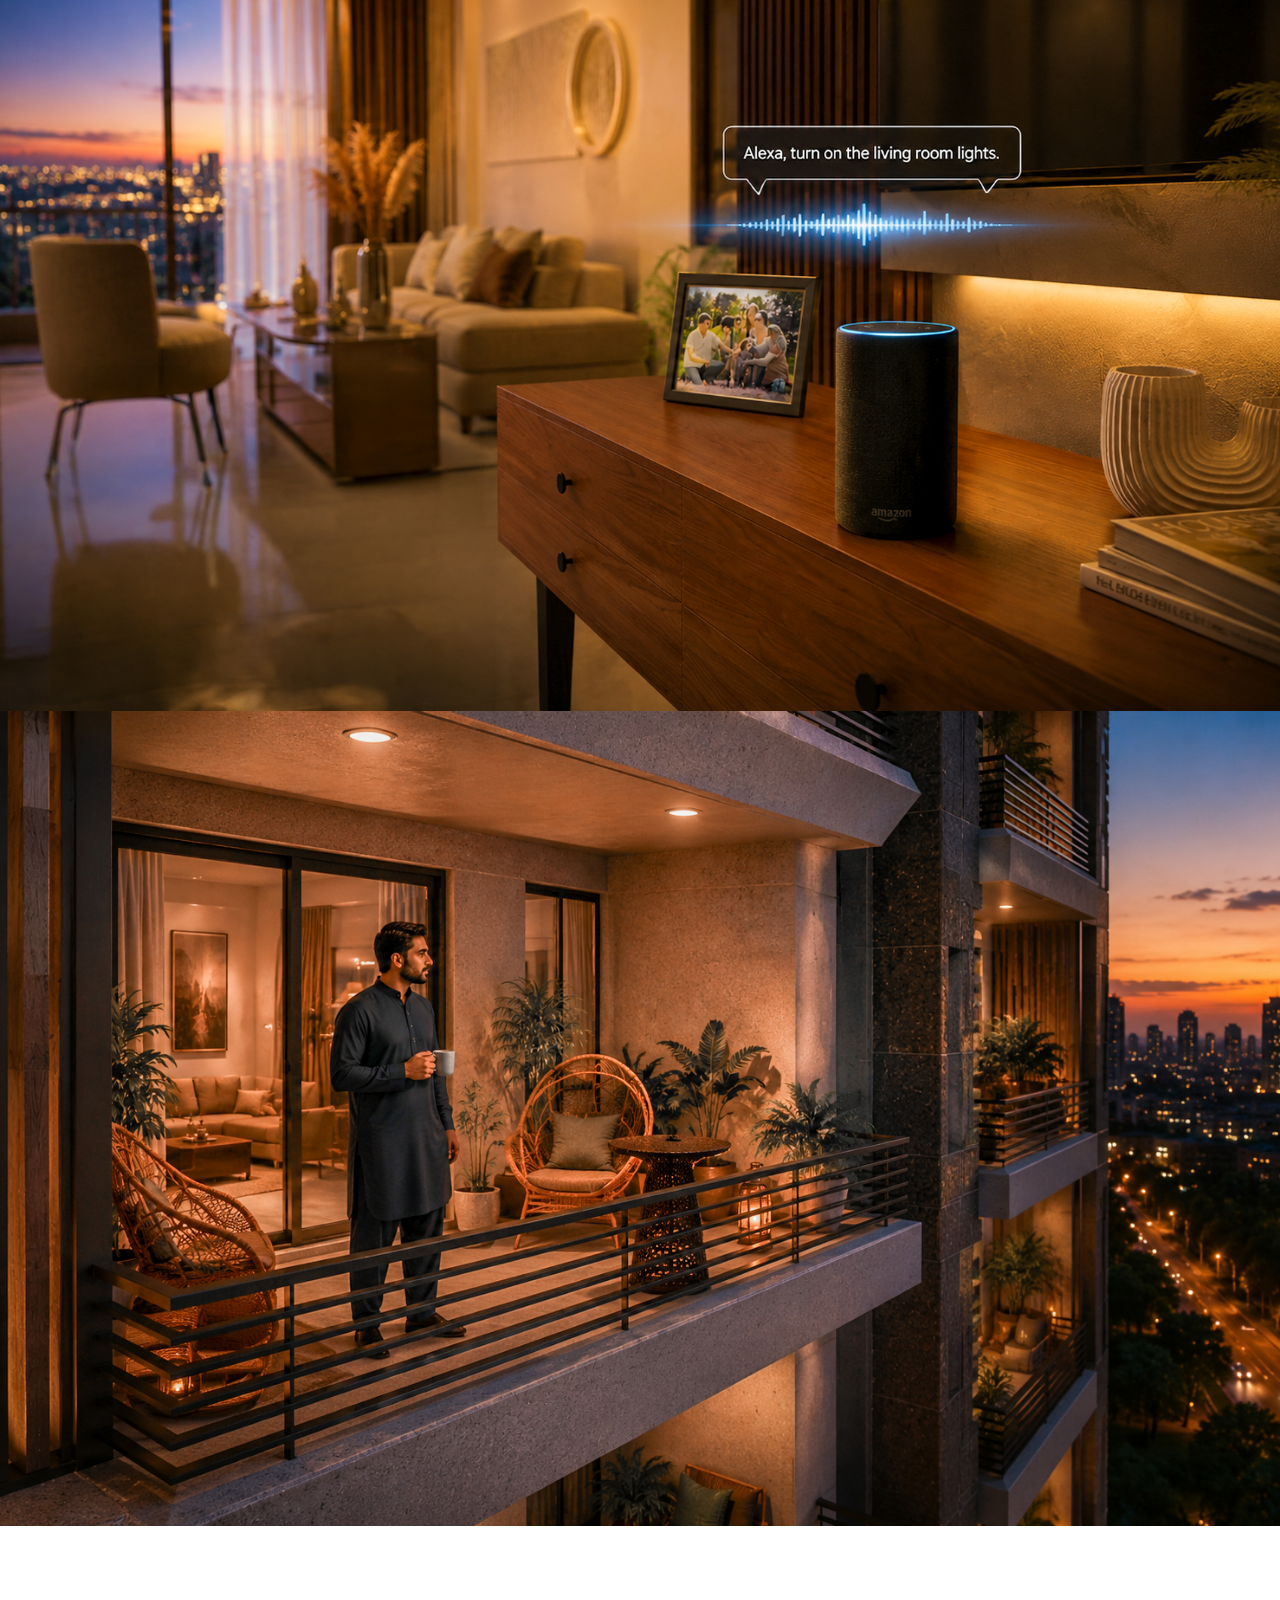
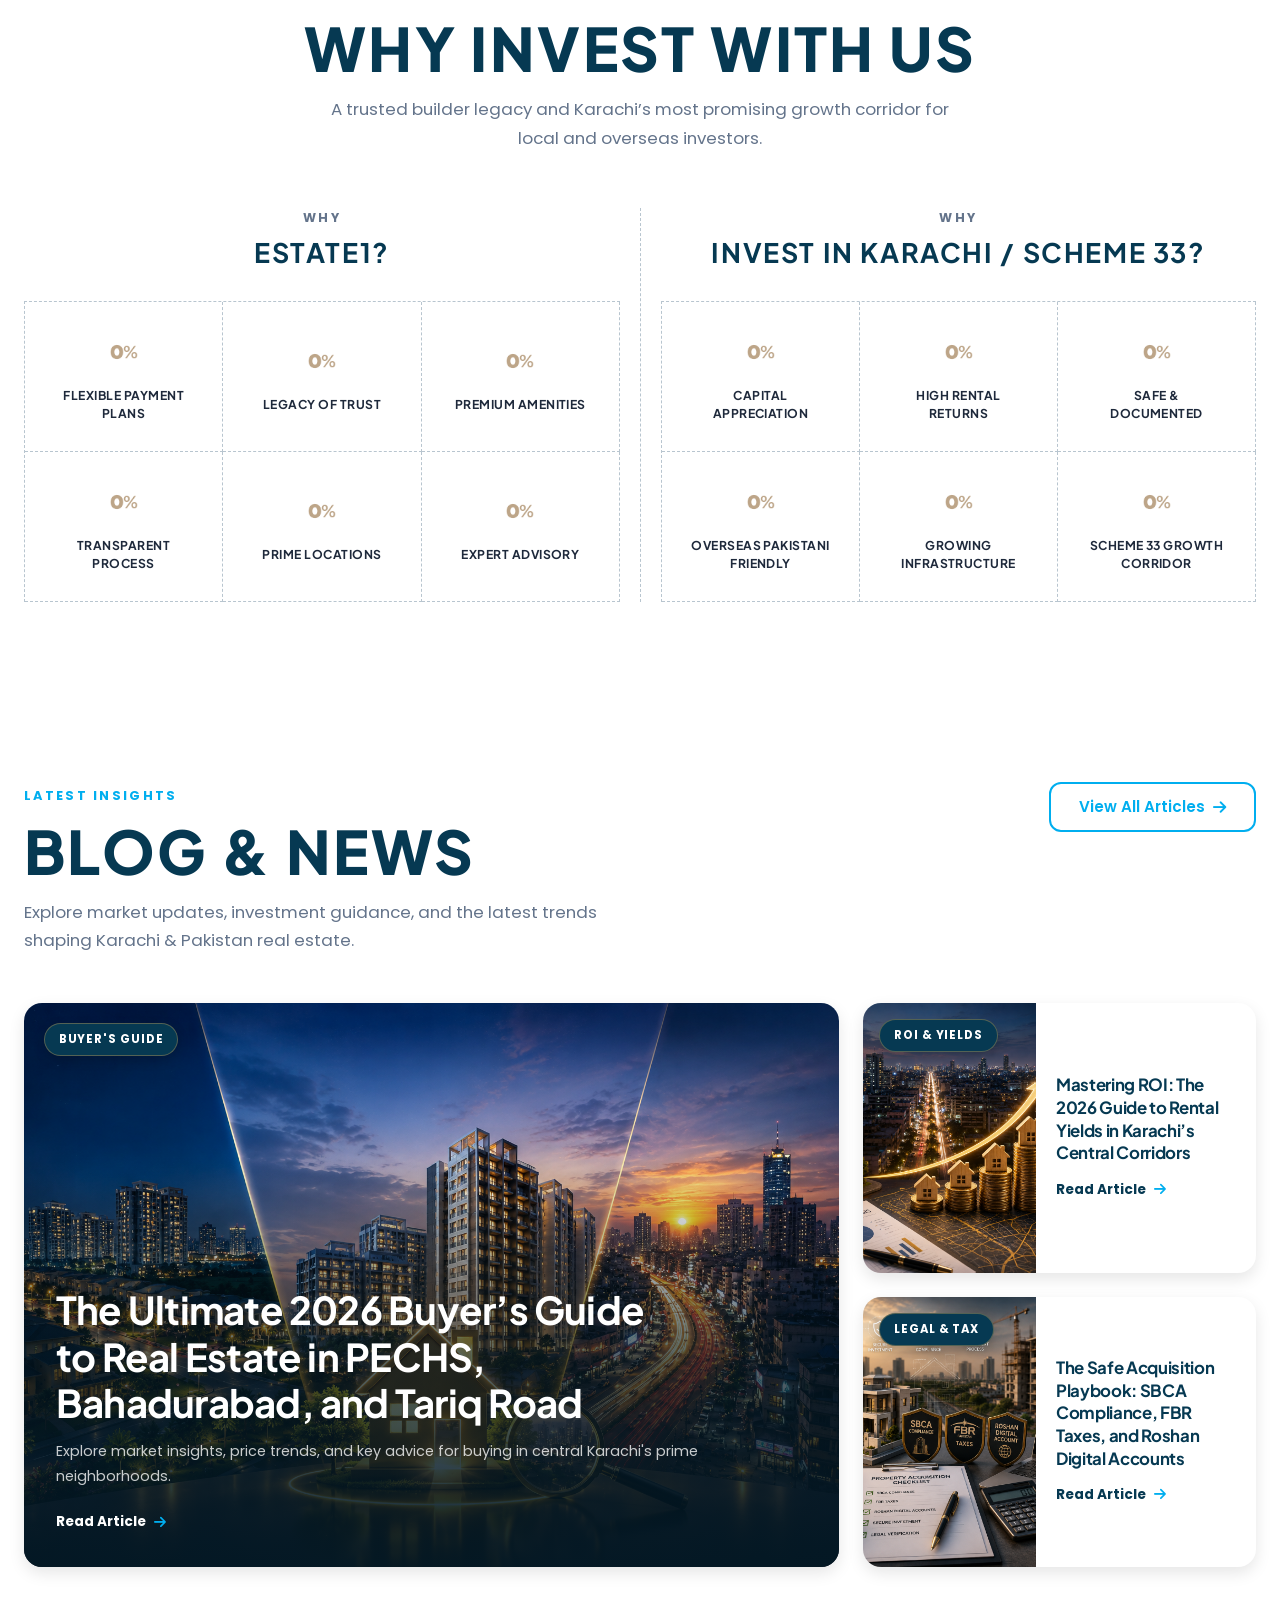
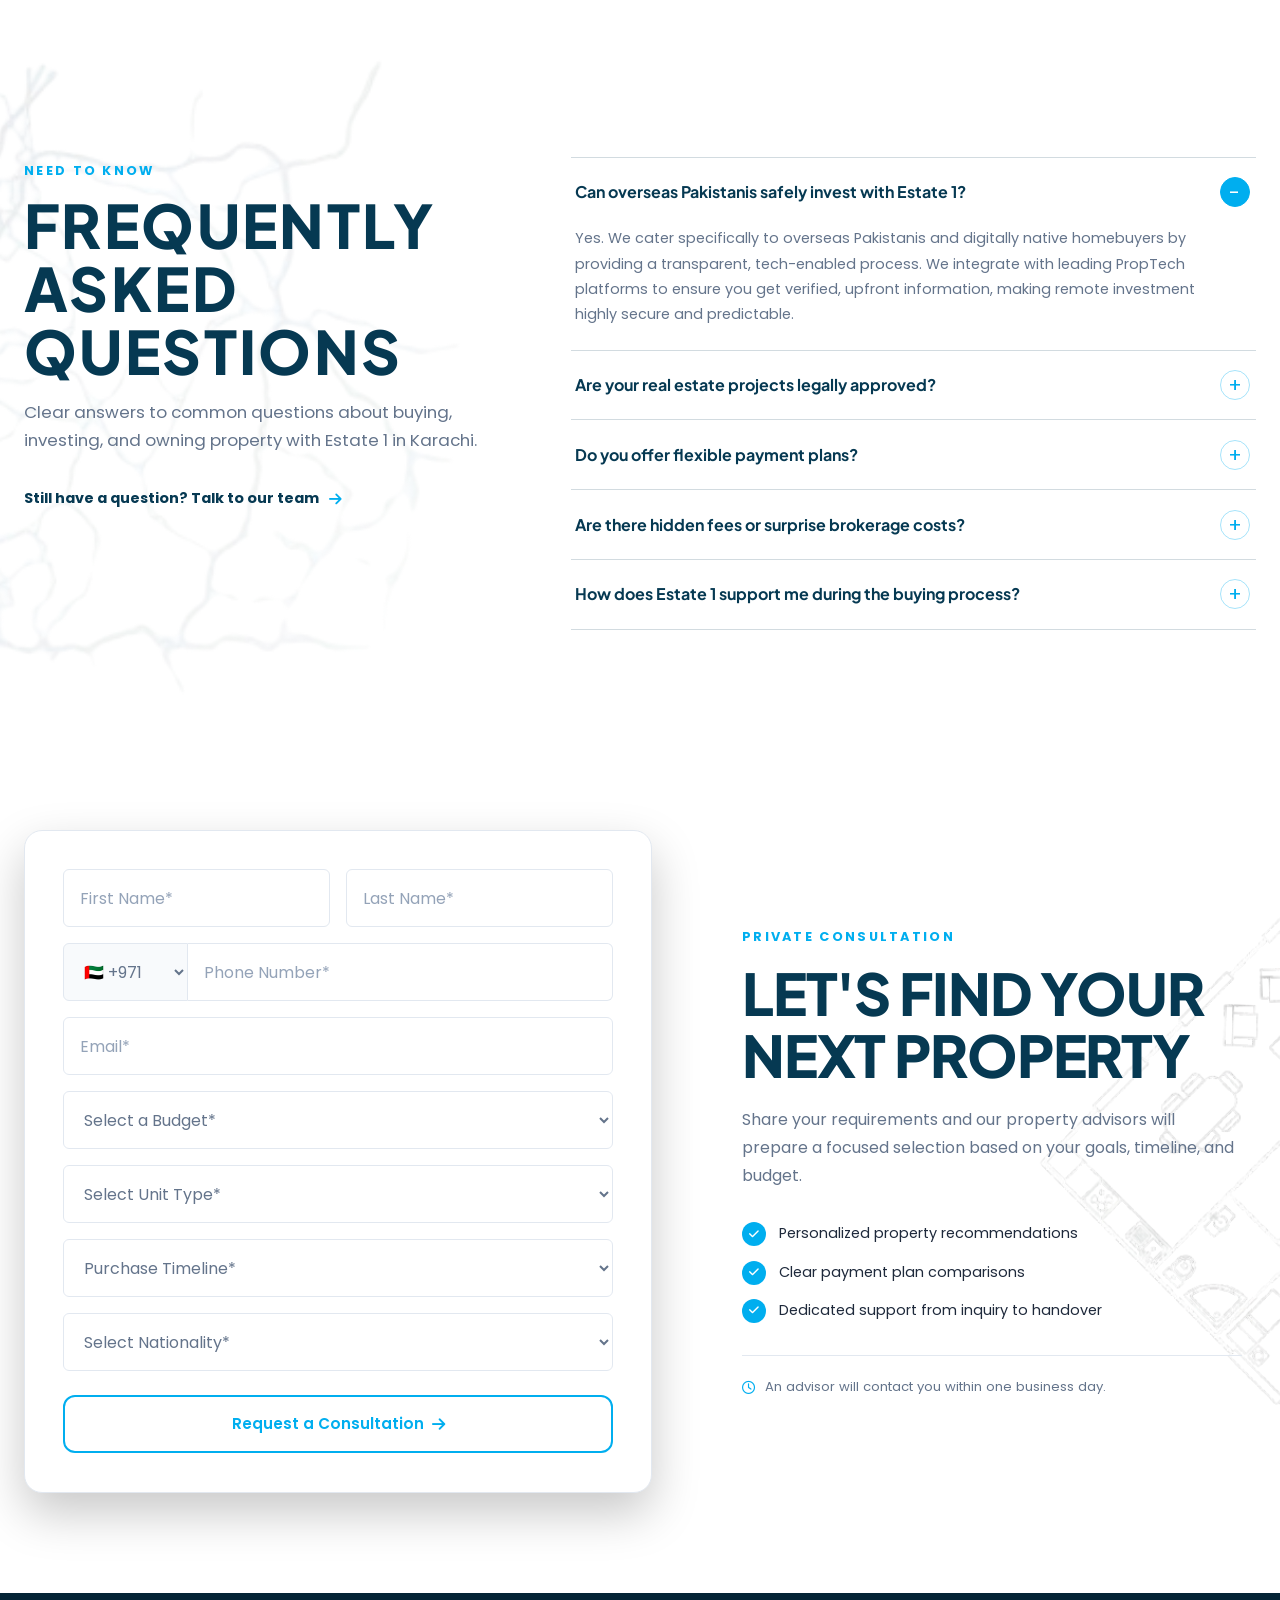
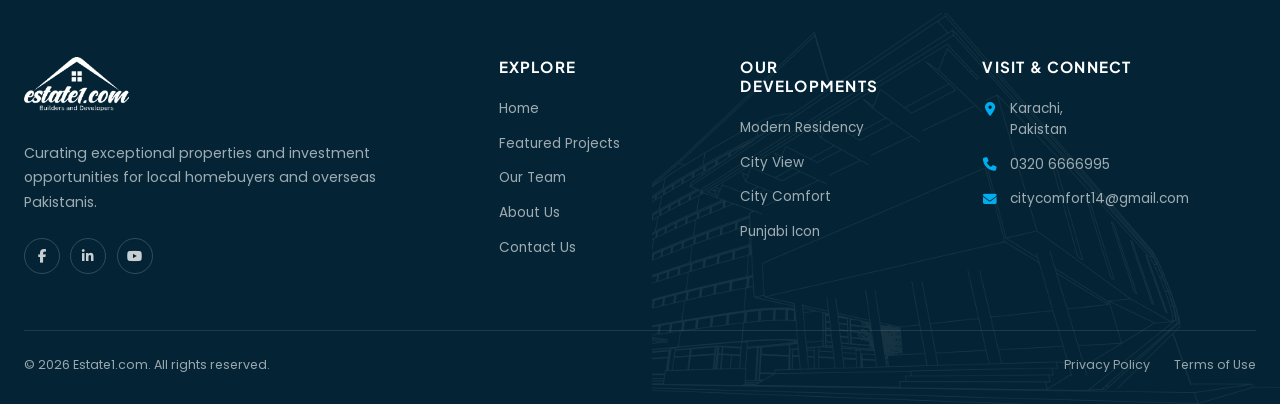
==== commit 73b357b6: "Update site-wide footer links: Replace generic Properties with direct project anchors (Our Developme" ====
--- a/index.html
+++ b/index.html
@@ -549,12 +549,12 @@
         </div>
 
         <div class="footer-column">
-          <h3>Properties</h3>
+          <h3>Our Developments</h3>
           <ul>
-            <li><a href="projects.html">Off-Plan</a></li>
-            <li><a href="projects.html">Apartments</a></li>
-            <li><a href="projects.html">Villas</a></li>
-            <li><a href="projects.html">Luxury Penthouses</a></li>
+            <li><a href="projects.html#modern-residency">Modern Residency</a></li>
+            <li><a href="projects.html#city-view">City View</a></li>
+            <li><a href="projects.html#city-comfort">City Comfort</a></li>
+            <li><a href="projects.html#punjabi-icon">Punjabi Icon</a></li>
           </ul>
         </div>
 
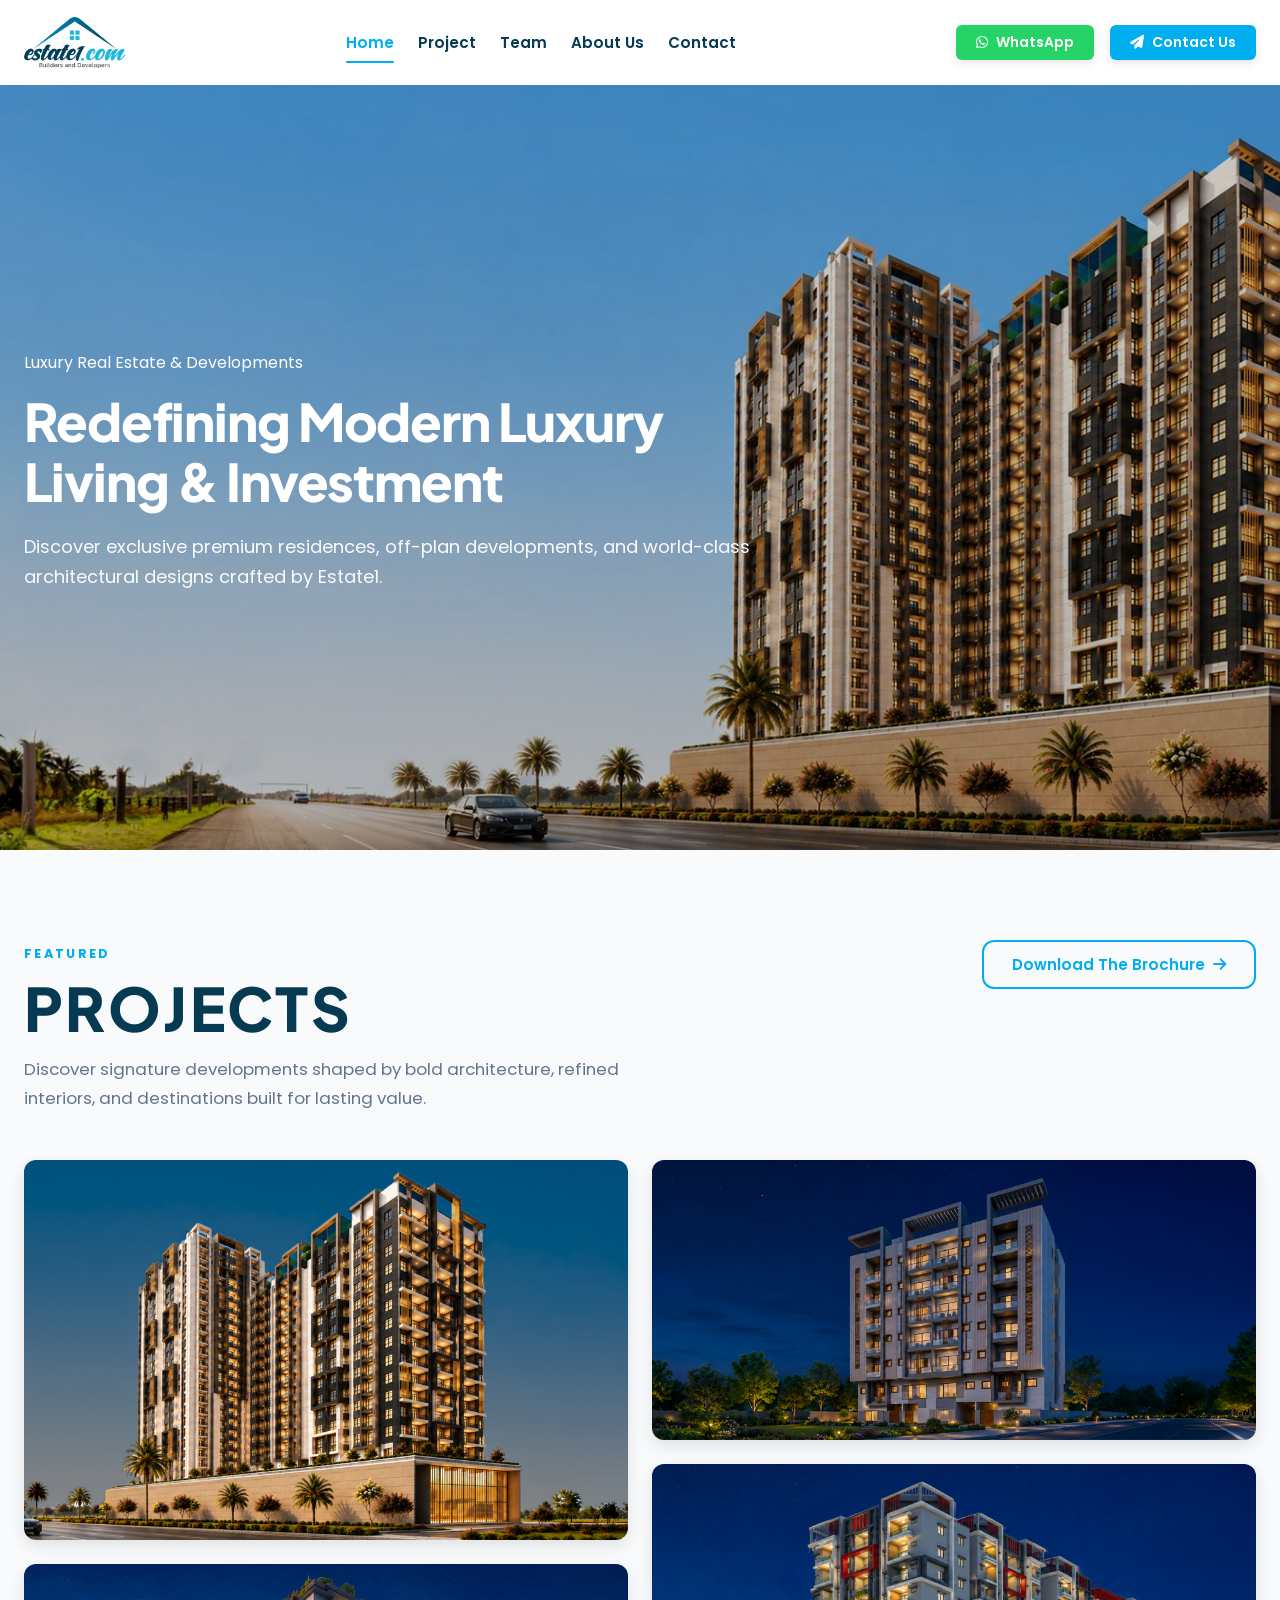
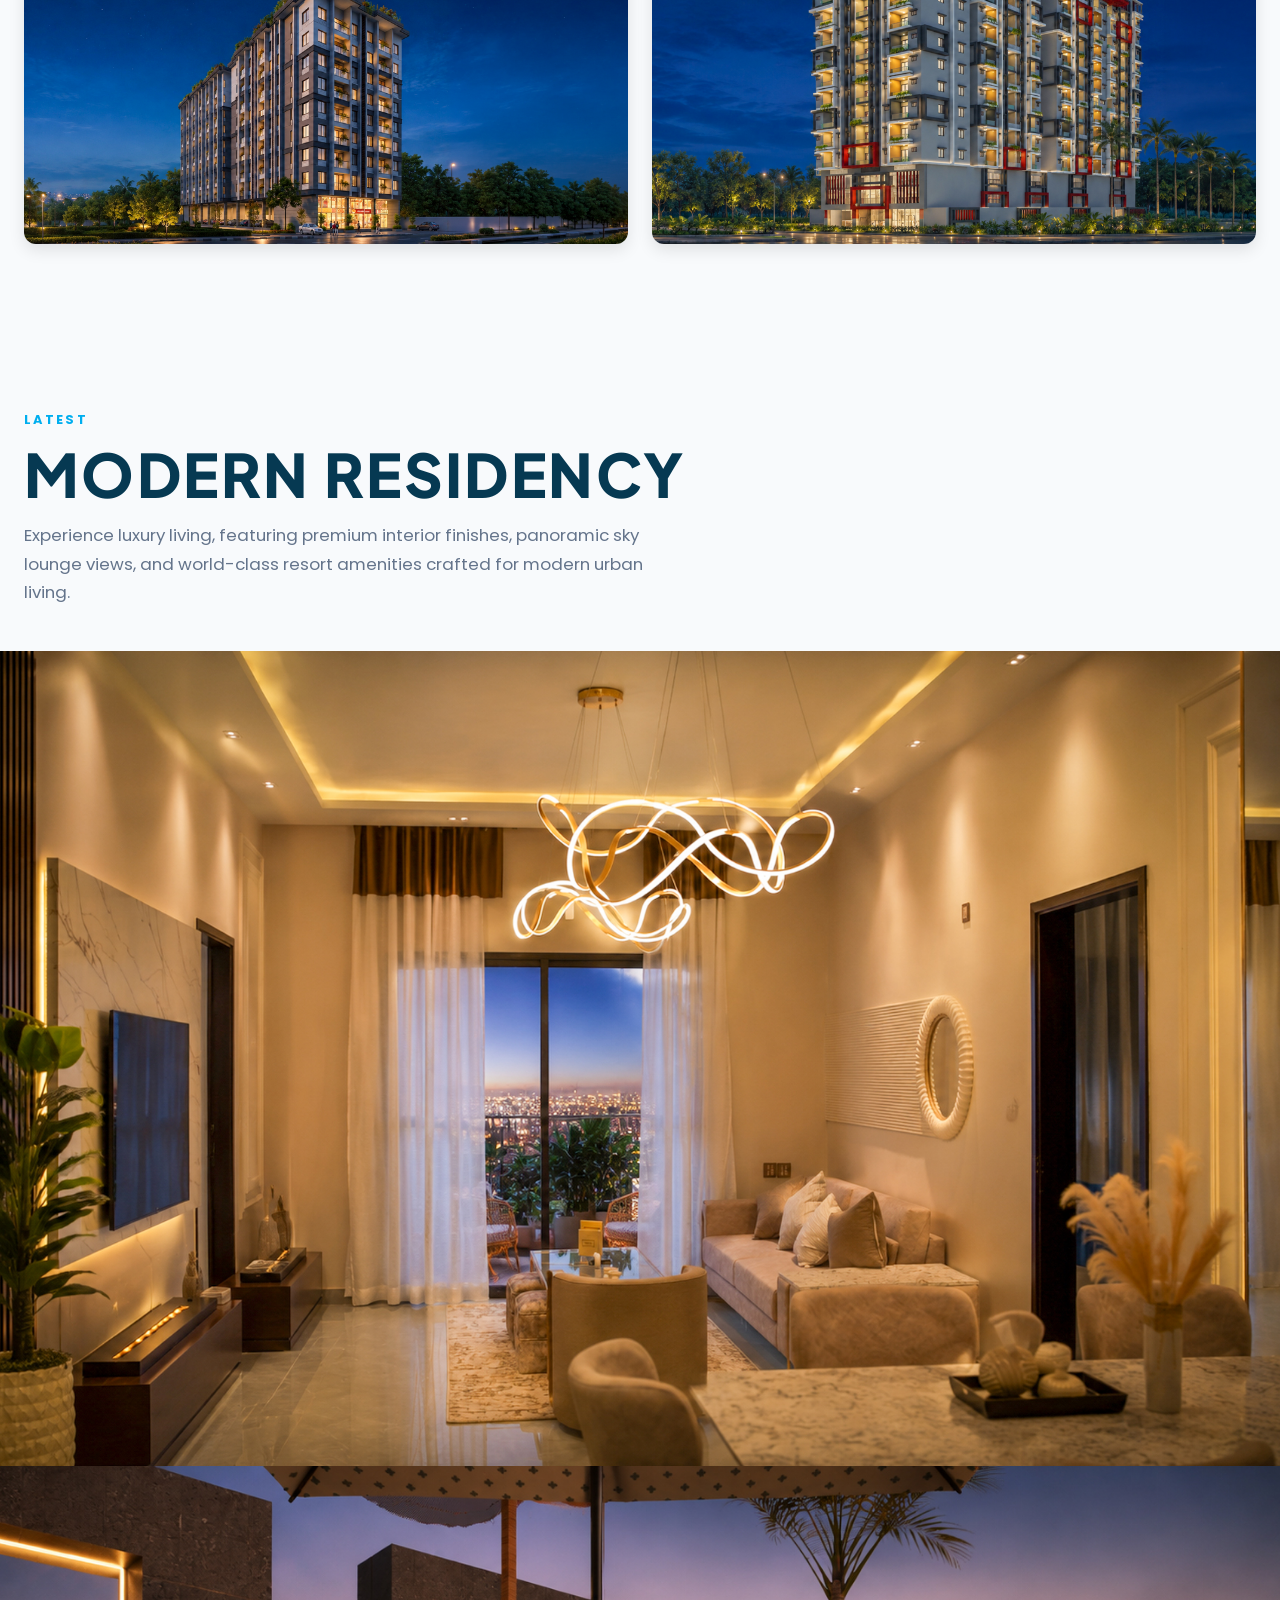
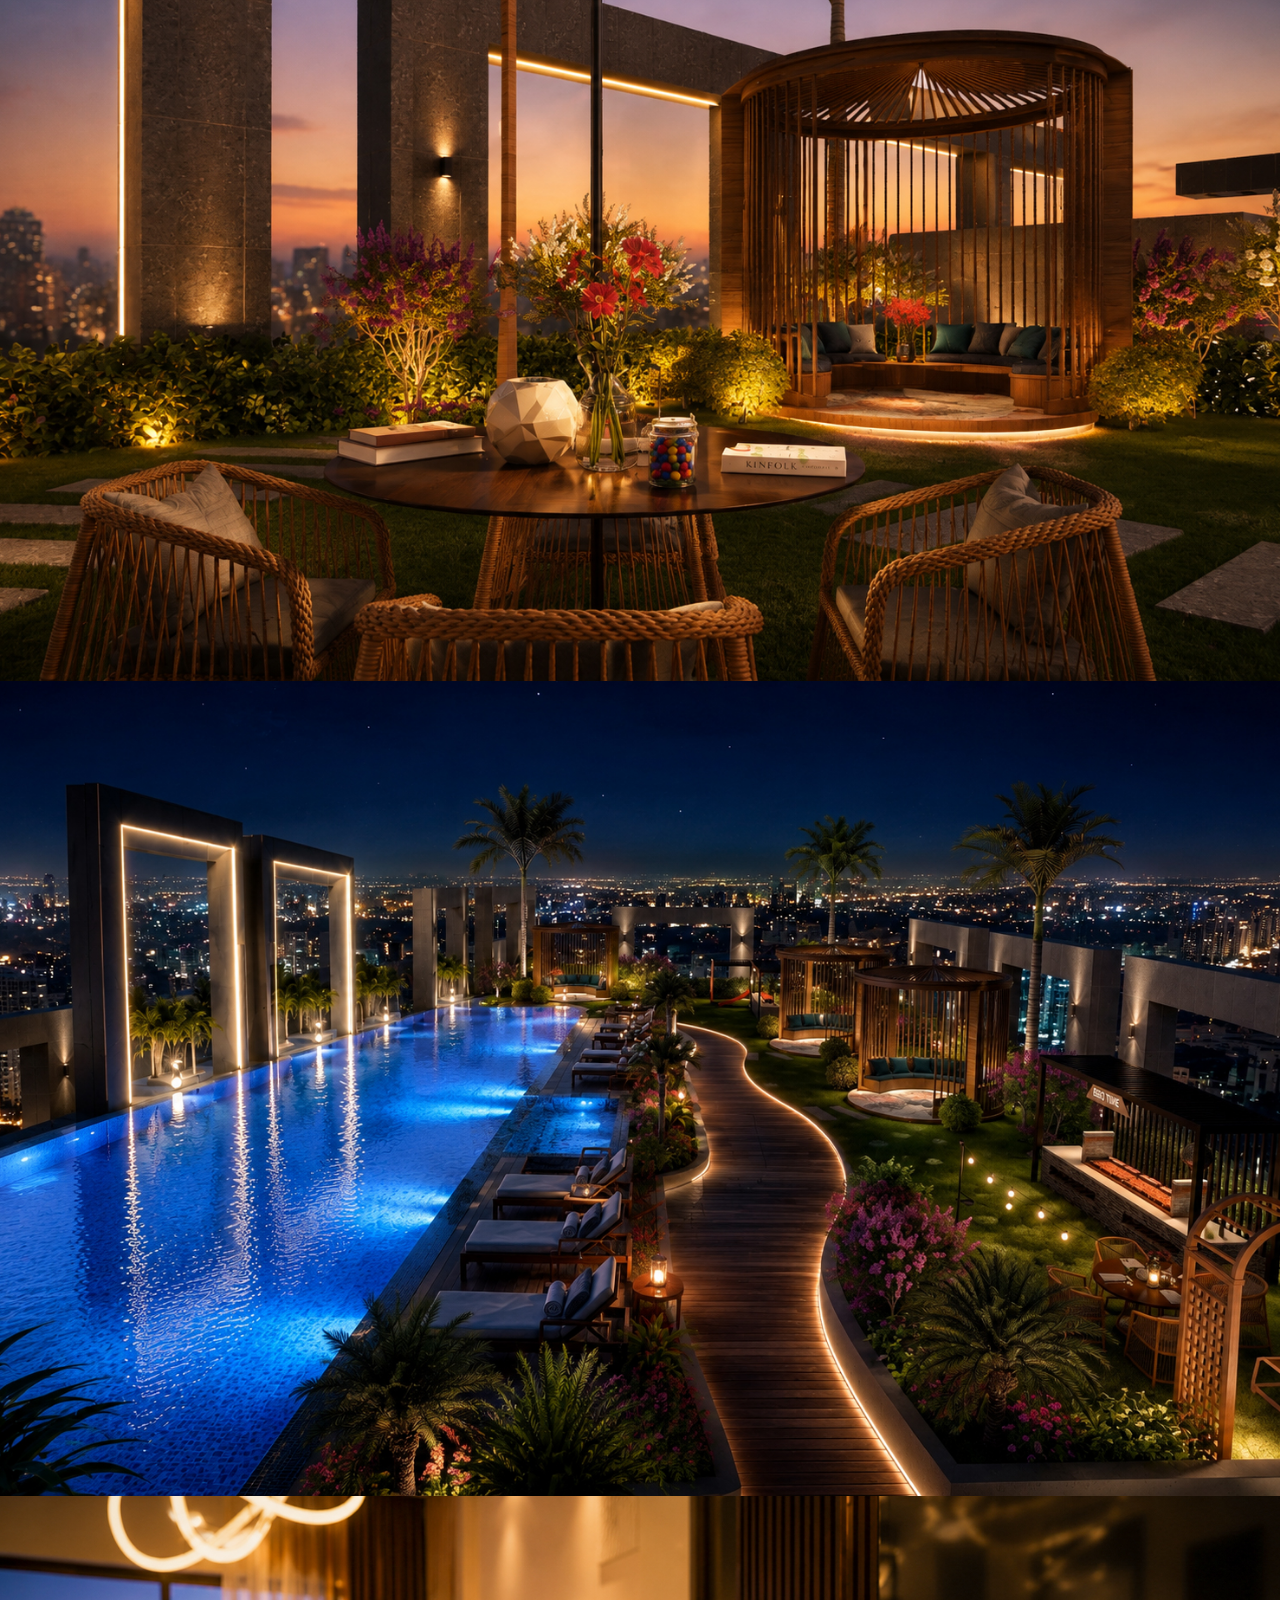
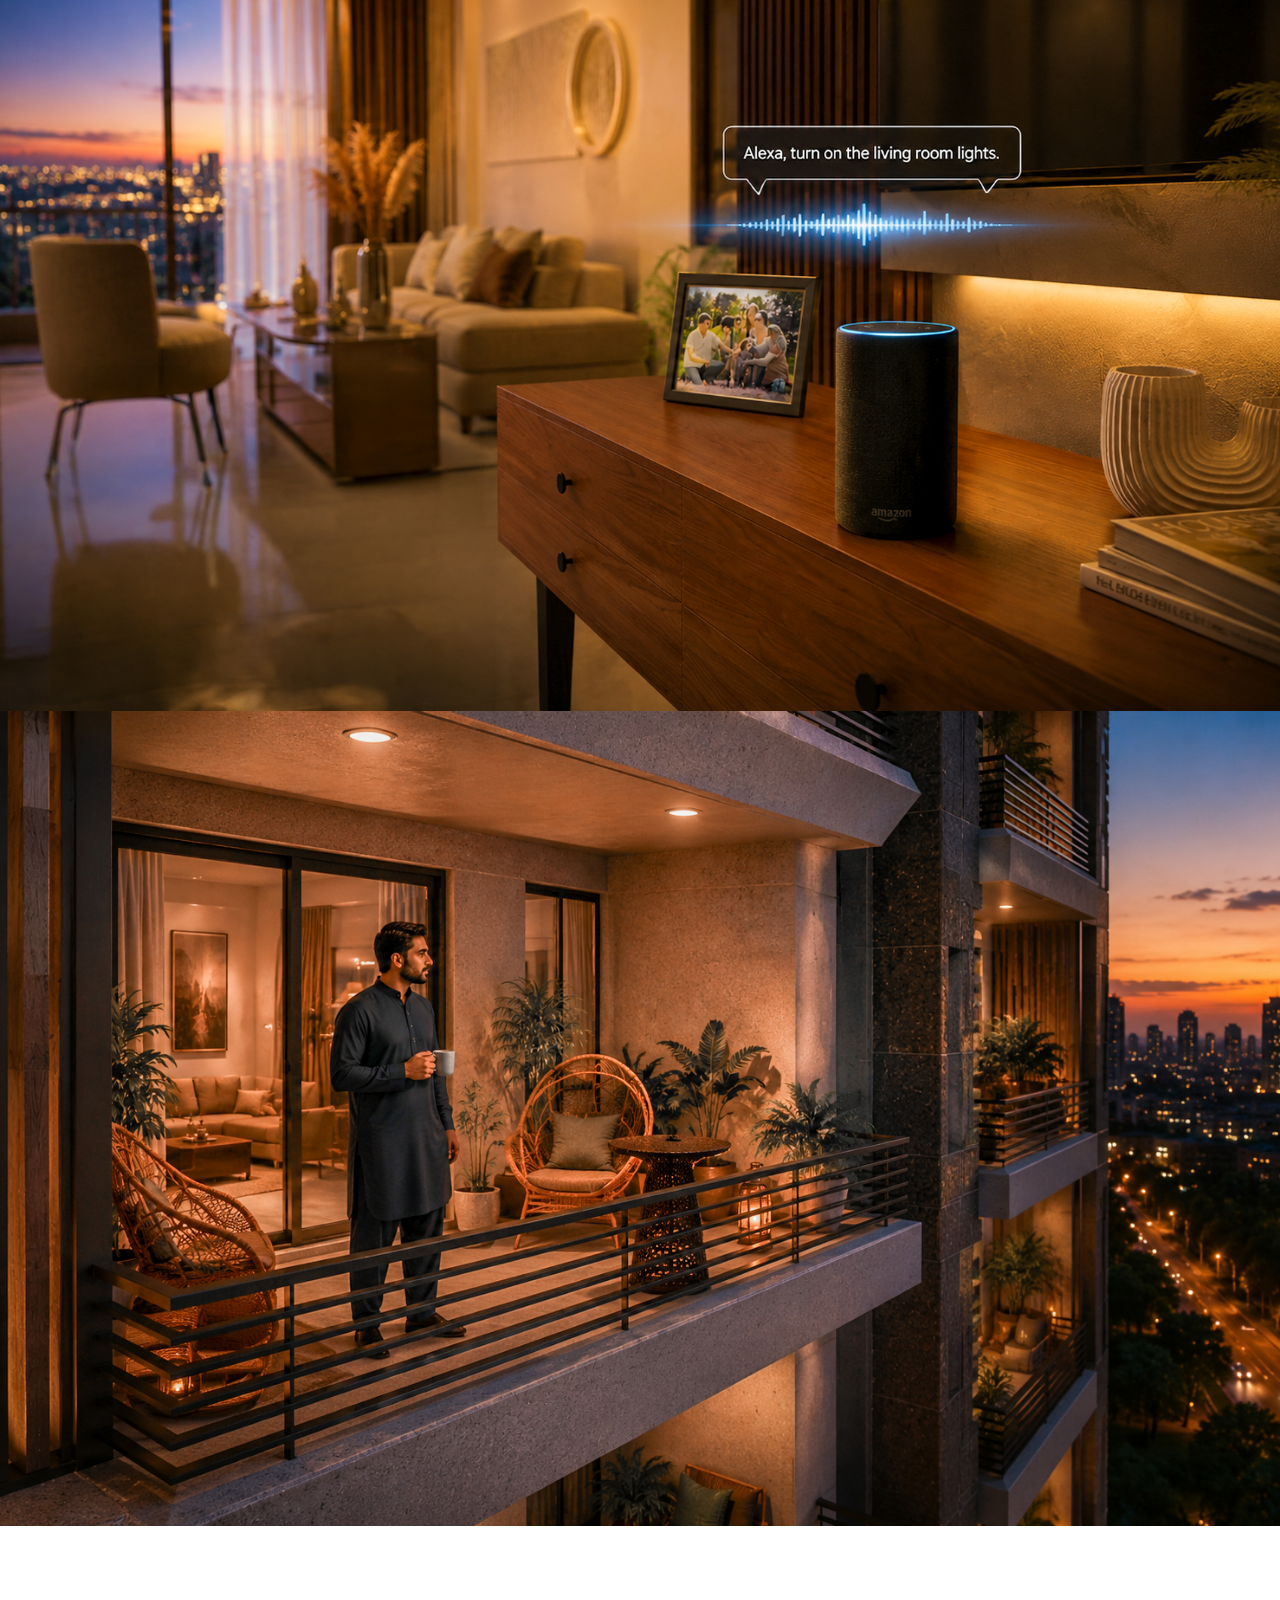
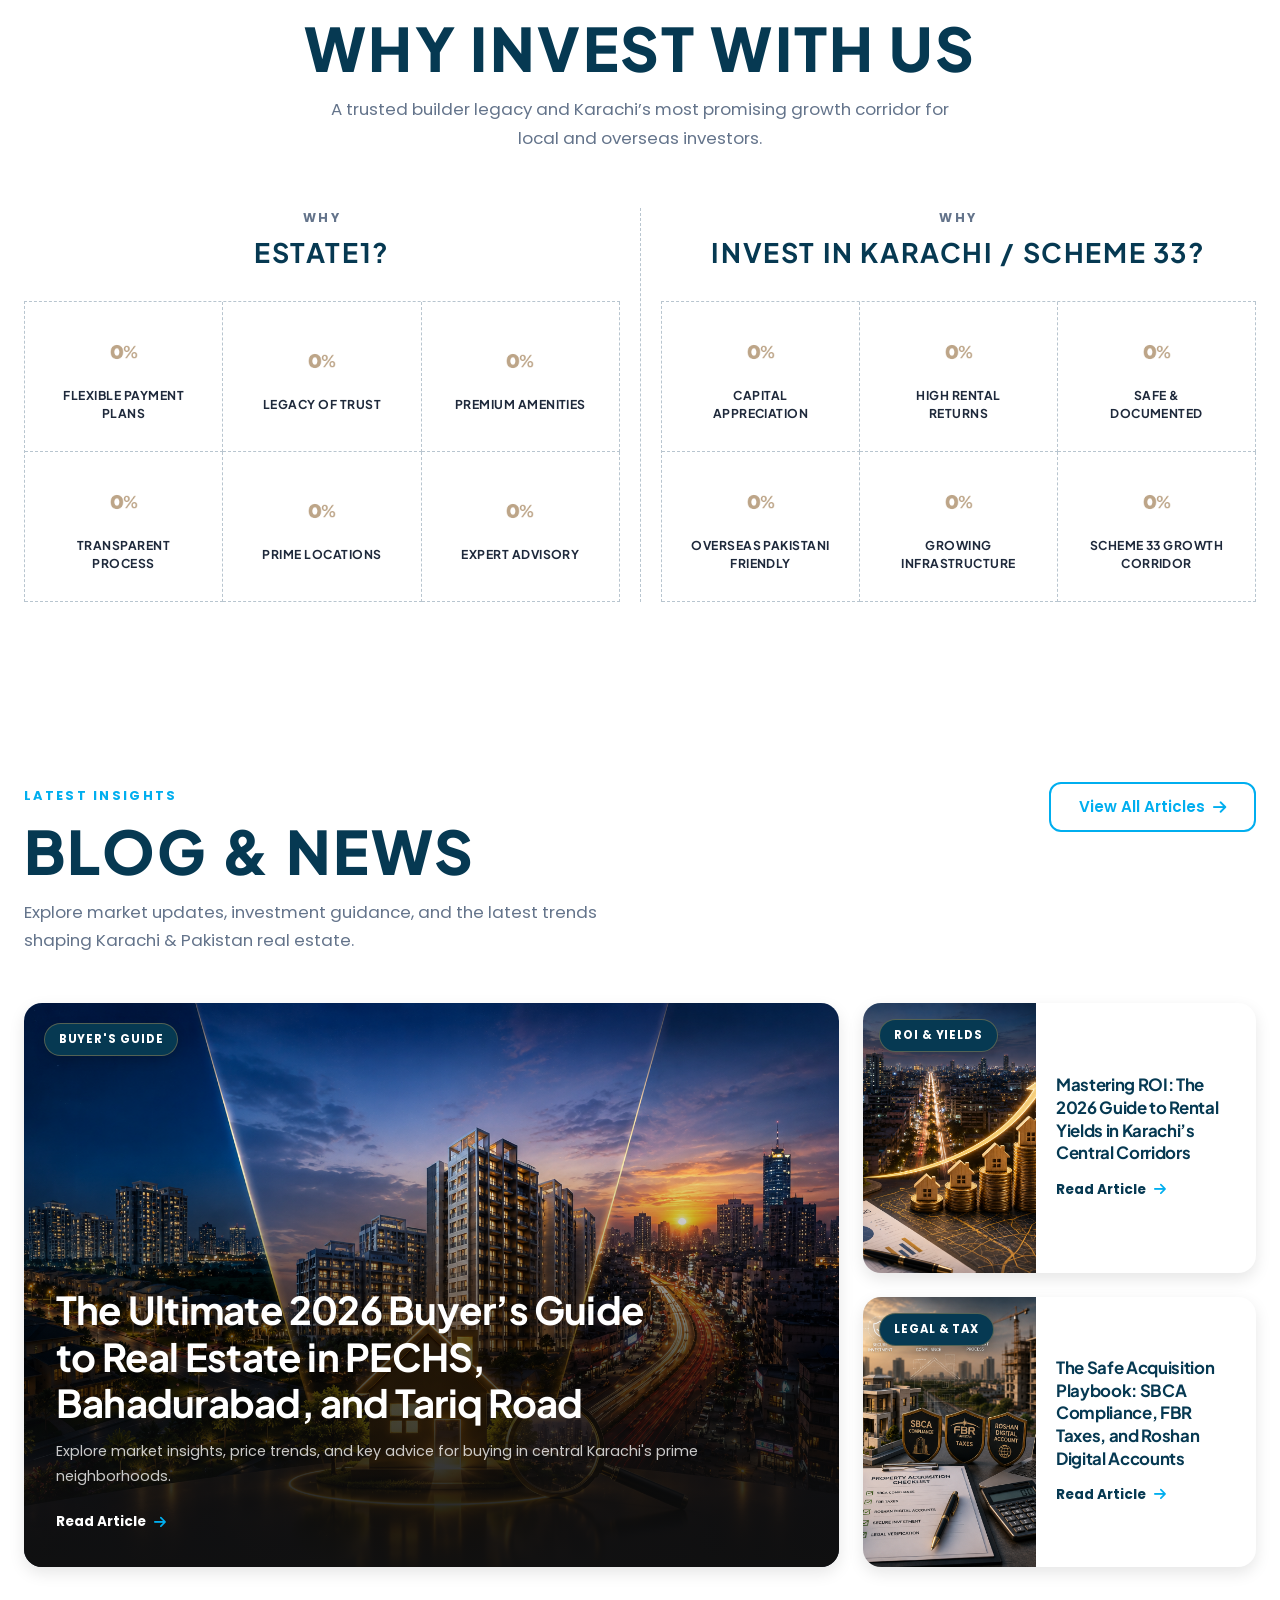
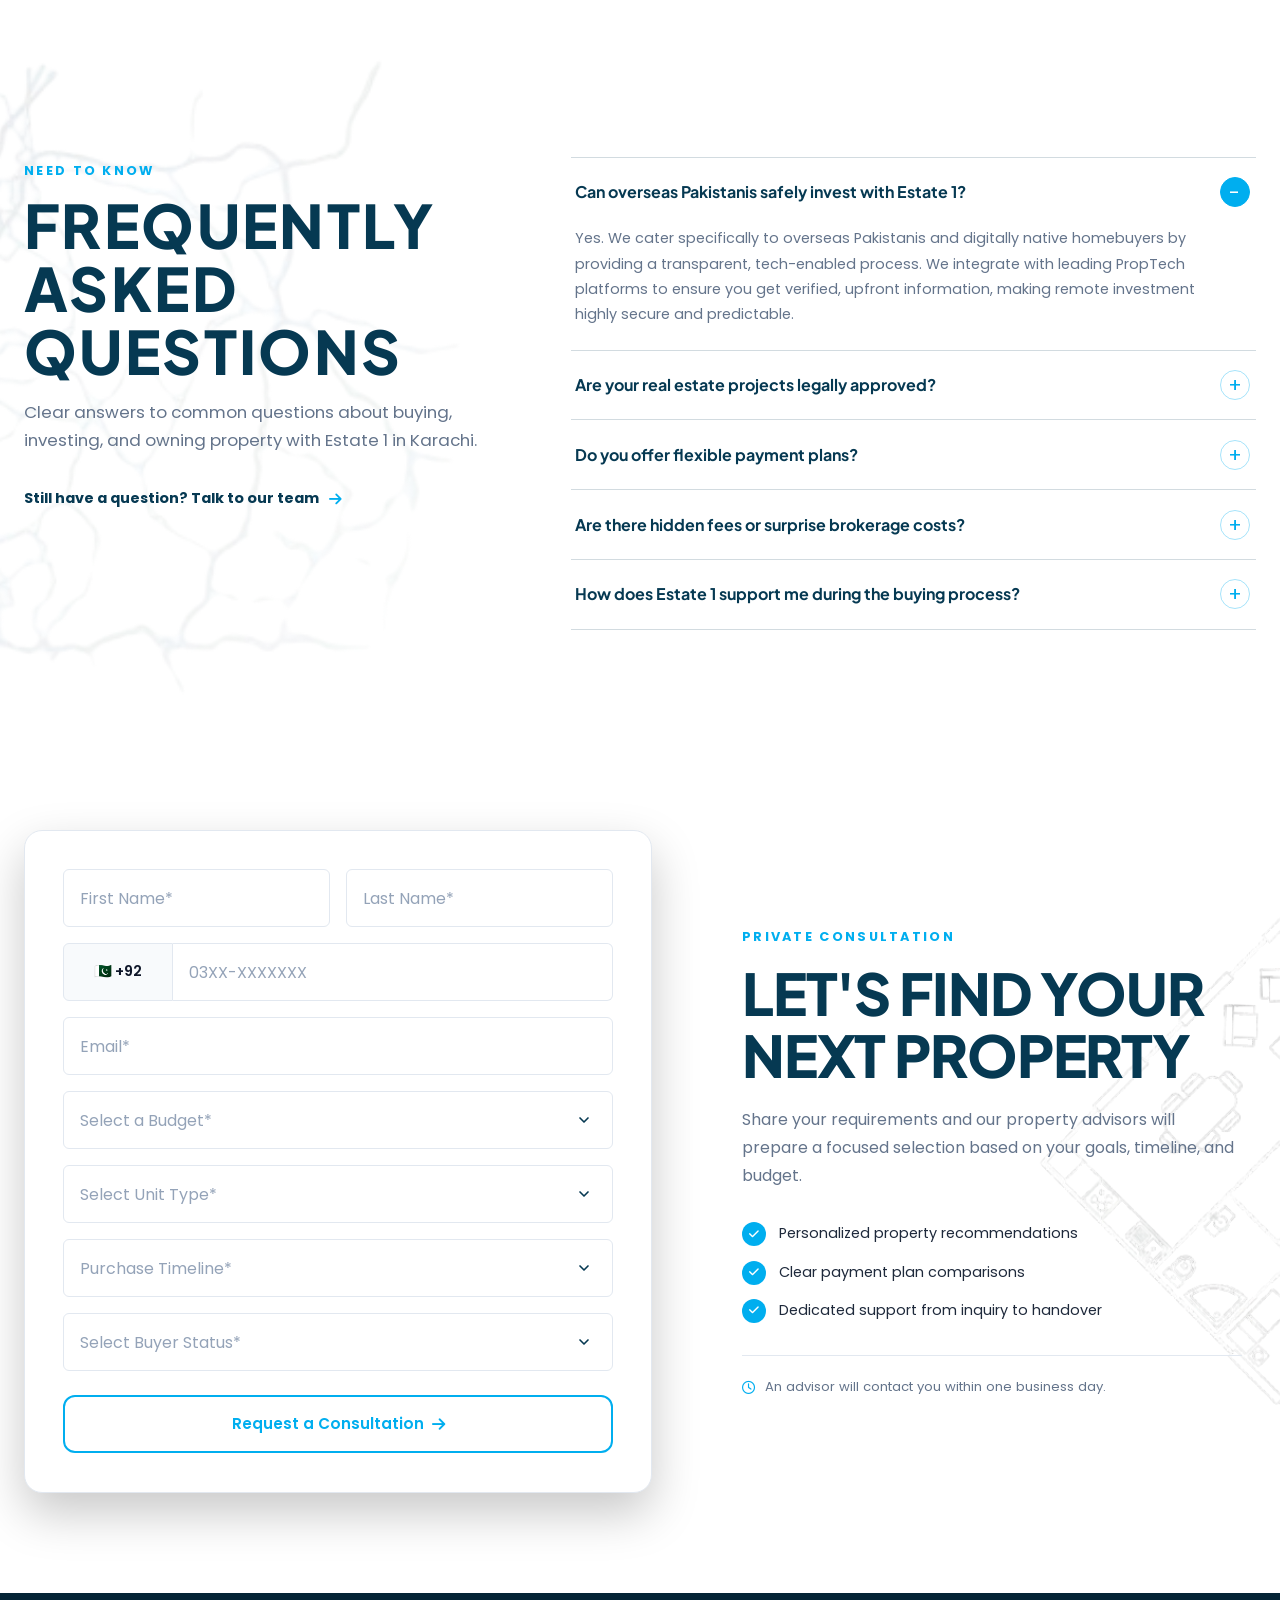
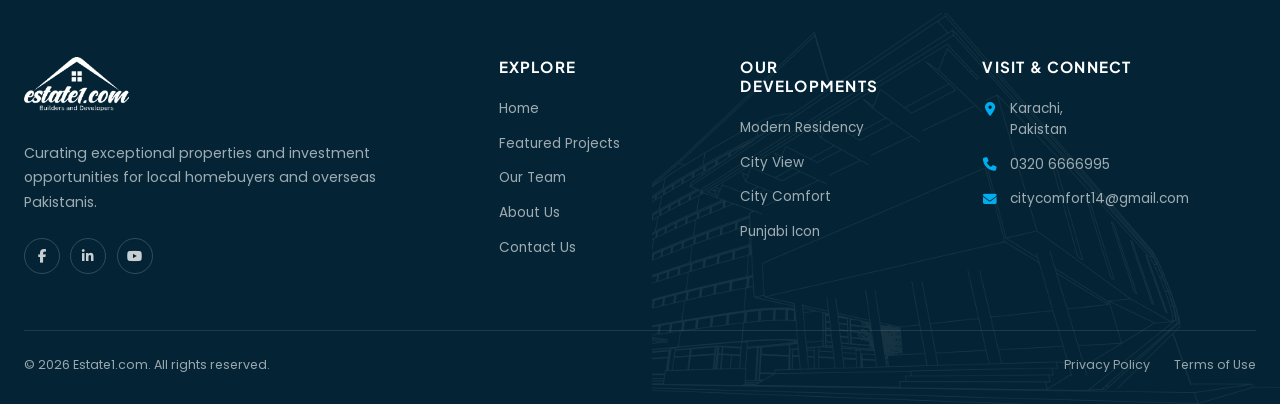
==== commit 4760fc5c: "Update contact forms: Enforce 11-digit numeric Pakistan phone input, fixed +92 country badge, custom" ====
--- a/index.html
+++ b/index.html
@@ -413,16 +413,10 @@
               </div>
 
               <div class="contact-field">
-                <label for="phoneNumber">Phone Number</label>
+                <label for="phoneNumber">Phone Number (11 Digits)</label>
                 <div class="phone-field">
-                  <select name="countryCode" aria-label="Country code">
-                    <option value="+971">🇦🇪 +971</option>
-                    <option value="+92">🇵🇰 +92</option>
-                    <option value="+91">🇮🇳 +91</option>
-                    <option value="+44">🇬🇧 +44</option>
-                    <option value="+1">🇺🇸 +1</option>
-                  </select>
-                  <input type="tel" id="phoneNumber" name="phoneNumber" placeholder="Phone Number*" autocomplete="tel" required>
+                  <div class="country-badge">🇵🇰 +92</div>
+                  <input type="tel" id="phoneNumber" name="phoneNumber" placeholder="03XX-XXXXXXX" autocomplete="tel" inputmode="numeric" maxlength="11" pattern="[0-9]{11}" oninput="this.value = this.value.replace(/[^0-9]/g, '').slice(0, 11)" required>
                 </div>
               </div>
 
@@ -435,10 +429,11 @@
                 <label for="budget">Budget</label>
                 <select id="budget" name="budget" required>
                   <option value="" selected disabled>Select a Budget*</option>
-                  <option value="under-1m">Under AED 1 Million</option>
-                  <option value="1m-2m">AED 1–2 Million</option>
-                  <option value="2m-5m">AED 2–5 Million</option>
-                  <option value="above-5m">Above AED 5 Million</option>
+                  <option value="under-10m">Under PKR 1 Crore</option>
+                  <option value="10m-30m">PKR 1–3 Crore</option>
+                  <option value="30m-50m">PKR 3–5 Crore</option>
+                  <option value="50m-100m">PKR 5–10 Crore</option>
+                  <option value="above-100m">Above PKR 10 Crore</option>
                 </select>
               </div>
 
@@ -446,11 +441,10 @@
                 <label for="unitType">Unit Type</label>
                 <select id="unitType" name="unitType" required>
                   <option value="" selected disabled>Select Unit Type*</option>
-                  <option value="studio">Studio</option>
-                  <option value="apartment">Apartment</option>
-                  <option value="townhouse">Townhouse</option>
-                  <option value="villa">Villa</option>
-                  <option value="penthouse">Penthouse</option>
+                  <option value="apartment">Apartment / Flat</option>
+                  <option value="portion">Portion / House</option>
+                  <option value="commercial">Commercial Shop / Office</option>
+                  <option value="penthouse">Luxury Penthouse</option>
                 </select>
               </div>
 
@@ -466,15 +460,12 @@
               </div>
 
               <div class="contact-field">
-                <label for="nationality">Nationality</label>
-                <select id="nationality" name="nationality" required>
-                  <option value="" selected disabled>Select Nationality*</option>
-                  <option value="uae">United Arab Emirates</option>
-                  <option value="pakistan">Pakistan</option>
-                  <option value="india">India</option>
-                  <option value="uk">United Kingdom</option>
-                  <option value="usa">United States</option>
-                  <option value="other">Other</option>
+                <label for="buyerType">Buyer Status</label>
+                <select id="buyerType" name="buyerType" required>
+                  <option value="" selected disabled>Select Buyer Status*</option>
+                  <option value="resident">Resident Pakistani</option>
+                  <option value="nrp">Overseas Pakistani (NRP / RDA)</option>
+                  <option value="investor">Corporate / Commercial Investor</option>
                 </select>
               </div>
 
--- a/style.css
+++ b/style.css
@@ -1163,7 +1163,7 @@
   z-index: 2;
   align-self: end;
   padding: 8rem 2rem 2rem;
-  background: linear-gradient(to top, rgba(3, 24, 36, 0.96) 0%, rgba(3, 24, 36, 0.66) 52%, transparent 100%);
+  background: linear-gradient(to top, rgb(16 16 16 / 96%) 0%, rgb(0 0 0 / 66%) 52%, #00000000 100%);
 }
 
 .blog-card:first-child .blog-category {
@@ -1523,7 +1523,7 @@
   width: 100%;
   min-height: 58px;
   padding: 0.9rem 1rem;
-  color: var(--text-main);
+  color: var(--text-dark);
   background-color: #fff;
   border: 1px solid var(--border-color);
   border-radius: var(--radius-sm);
@@ -1535,24 +1535,61 @@
 }
 
 .contact-field select {
-  color: var(--text-muted);
+  appearance: none;
+  -webkit-appearance: none;
+  -moz-appearance: none;
+  padding-right: 2.75rem;
+  color: #94A3B8;
   cursor: pointer;
+  background-image: url("data:image/svg+xml,%3Csvg xmlns='http://www.w3.org/2000/svg' width='16' height='16' viewBox='0 0 24 24' fill='none' stroke='%23063952' stroke-width='2.5' stroke-linecap='round' stroke-linejoin='round'%3E%3Cpolyline points='6 9 12 15 18 9'%3E%3C/polyline%3E%3C/svg%3E");
+  background-repeat: no-repeat;
+  background-position: right 1.25rem center;
+  background-size: 16px 16px;
+}
+
+.contact-field select:valid,
+.contact-field select.has-value {
+  color: var(--text-dark);
+  font-weight: 500;
+}
+
+.contact-field select option {
+  color: var(--text-dark);
+  background-color: #ffffff;
+  padding: 0.75rem 1rem;
+  font-size: 0.95rem;
+}
+
+.contact-field select option[disabled] {
+  color: #94A3B8;
 }
 
 .contact-field input:focus,
 .contact-field select:focus {
   border-color: var(--accent);
   box-shadow: 0 0 0 3px var(--accent-glow);
+  outline: none;
 }
 
 .phone-field {
   display: grid;
-  grid-template-columns: 125px minmax(0, 1fr);
-}
-
-.phone-field select {
+  grid-template-columns: 110px minmax(0, 1fr);
+}
+
+.phone-field select,
+.phone-field .country-badge {
+  display: flex;
+  align-items: center;
+  justify-content: center;
+  gap: 0.4rem;
+  padding: 0 0.75rem;
+  background-color: var(--bg-light);
+  border: 1px solid var(--border-color);
   border-radius: var(--radius-sm) 0 0 var(--radius-sm);
-  background-color: var(--bg-light);
+  font-size: 0.9rem;
+  font-weight: 600;
+  color: var(--text-dark);
+  user-select: none;
 }
 
 .phone-field input {
@@ -1561,6 +1598,7 @@
 }
 
 .phone-field:focus-within select,
+.phone-field:focus-within .country-badge,
 .phone-field:focus-within input {
   border-color: var(--accent);
 }
@@ -3967,8 +4005,6 @@
 .blog-hero-image-wrap img {
   width: 100%;
   height: auto;
-  max-height: 540px;
-  object-fit: cover;
   display: block;
   transition: transform 0.7s cubic-bezier(0.4, 0, 0.2, 1);
 }
